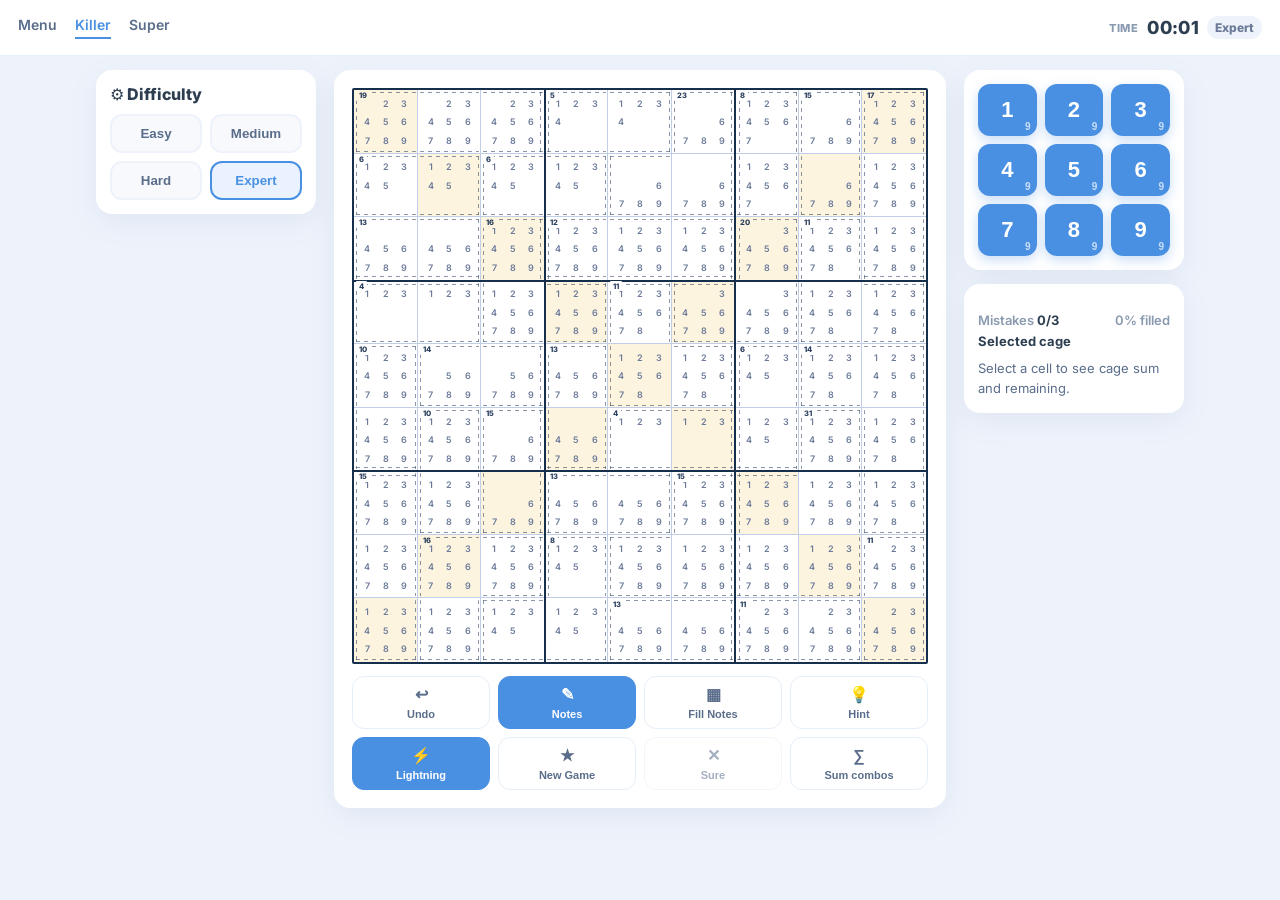
==== killer-sudoku/killer-sudoku.html @ eb28425c "Updates" ====
<!DOCTYPE html>
<html lang="en">
<head>
<meta charset="UTF-8">
<meta name="viewport" content="width=device-width, initial-scale=1.0, viewport-fit=cover">
<title>SUDOKU — Sudoku Clone</title>
<link href="https://fonts.googleapis.com/css2?family=Nunito:wght@600;700;800&family=Inter:wght@500;600;700&display=swap" rel="stylesheet">
  <script type="module" crossorigin>(function(){let e=document.createElement(`link`).relList;if(e&&e.supports&&e.supports(`modulepreload`))return;for(let e of document.querySelectorAll(`link[rel="modulepreload"]`))n(e);new MutationObserver(e=>{for(let t of e)if(t.type===`childList`)for(let e of t.addedNodes)e.tagName===`LINK`&&e.rel===`modulepreload`&&n(e)}).observe(document,{childList:!0,subtree:!0});function t(e){let t={};return e.integrity&&(t.integrity=e.integrity),e.referrerPolicy&&(t.referrerPolicy=e.referrerPolicy),t.credentials=e.crossOrigin===`use-credentials`?`include`:e.crossOrigin===`anonymous`?`omit`:`same-origin`,t}function n(e){if(e.ep)return;e.ep=!0;let n=t(e);fetch(e.href,n)}})();var e={easy:{avg:3.8,max:5,min:1,label:`Easy`},medium:{avg:3,max:4,min:1,label:`Medium`},hard:{avg:2.4,max:4,min:1,label:`Hard`},expert:{avg:3,max:5,min:2,label:`Expert`}},t={2:{3:[[1,2]],4:[[1,3]],5:[[1,4],[2,3]],6:[[1,5],[2,4]],7:[[1,6],[2,5],[3,4]],8:[[1,7],[2,6],[3,5]],9:[[1,8],[2,7],[3,6],[4,5]],10:[[1,9],[2,8],[3,7],[4,6]],11:[[2,9],[3,8],[4,7],[5,6]],12:[[3,9],[4,8],[5,7]],13:[[4,9],[5,8],[6,7]],14:[[5,9],[6,8]],15:[[6,9],[7,8]],16:[[7,9]],17:[[8,9]]},3:{6:[[1,2,3]],7:[[1,2,4]],8:[[1,2,5],[1,3,4]],9:[[1,2,6],[1,3,5],[2,3,4]],10:[[1,2,7],[1,3,6],[1,4,5],[2,3,5]],11:[[1,2,8],[1,3,7],[1,4,6],[2,3,6],[2,4,5]],12:[[1,2,9],[1,3,8],[1,4,7],[1,5,6],[2,3,7],[2,4,6],[3,4,5]],13:[[1,3,9],[1,4,8],[1,5,7],[2,3,8],[2,4,7],[2,5,6],[3,4,6]],14:[[1,4,9],[1,5,8],[1,6,7],[2,3,9],[2,4,8],[2,5,7],[3,4,7],[3,5,6]],15:[[1,5,9],[1,6,8],[2,4,9],[2,5,8],[2,6,7],[3,4,8],[3,5,7],[4,5,6]],16:[[1,6,9],[1,7,8],[2,5,9],[2,6,8],[3,4,9],[3,5,8],[3,6,7],[4,5,7]],17:[[1,7,9],[2,6,9],[2,7,8],[3,5,9],[3,6,8],[4,5,8],[4,6,7]],18:[[1,8,9],[2,7,9],[3,6,9],[3,7,8],[4,5,9],[4,6,8],[5,6,7]],19:[[2,8,9],[3,7,9],[4,6,9],[4,7,8],[5,6,8]],20:[[3,8,9],[4,7,9],[5,6,9],[5,7,8]],21:[[4,8,9],[5,7,9],[6,7,8]],22:[[5,8,9],[6,7,9]],23:[[6,8,9]],24:[[7,8,9]]},4:{10:[[1,2,3,4]],11:[[1,2,3,5]],12:[[1,2,3,6],[1,2,4,5]],13:[[1,2,3,7],[1,2,4,6],[1,3,4,5]],14:[[1,2,3,8],[1,2,4,7],[1,2,5,6],[1,3,4,6],[2,3,4,5]],15:[[1,2,3,9],[1,2,4,8],[1,2,5,7],[1,3,4,7],[1,3,5,6],[2,3,4,6]],16:[[1,2,4,9],[1,2,5,8],[1,2,6,7],[1,3,4,8],[1,3,5,7],[1,4,5,6],[2,3,4,7],[2,3,5,6]],17:[[1,2,5,9],[1,2,6,8],[1,3,4,9],[1,3,5,8],[1,3,6,7],[1,4,5,7],[2,3,4,8],[2,3,5,7],[2,4,5,6]],18:[[1,2,6,9],[1,2,7,8],[1,3,5,9],[1,3,6,8],[1,4,5,8],[1,4,6,7],[2,3,4,9],[2,3,5,8],[2,3,6,7],[2,4,5,7],[3,4,5,6]],19:[[1,2,7,9],[1,3,6,9],[1,3,7,8],[1,4,5,9],[1,4,6,8],[1,5,6,7],[2,3,5,9],[2,3,6,8],[2,4,5,8],[2,4,6,7],[3,4,5,7]],20:[[1,2,8,9],[1,3,7,9],[1,4,6,9],[1,4,7,8],[1,5,6,8],[2,3,6,9],[2,3,7,8],[2,4,5,9],[2,4,6,8],[2,5,6,7],[3,4,5,8],[3,4,6,7]],21:[[1,3,8,9],[1,4,7,9],[1,5,6,9],[1,5,7,8],[2,3,7,9],[2,4,6,9],[2,4,7,8],[2,5,6,8],[3,4,5,9],[3,4,6,8],[3,5,6,7]],22:[[1,4,8,9],[1,5,7,9],[1,6,7,8],[2,3,8,9],[2,4,7,9],[2,5,6,9],[2,5,7,8],[3,4,6,9],[3,4,7,8],[3,5,6,8],[4,5,6,7]],23:[[1,5,8,9],[1,6,7,9],[2,4,8,9],[2,5,7,9],[2,6,7,8],[3,4,7,9],[3,5,6,9],[3,5,7,8],[4,5,6,8]],24:[[1,6,8,9],[2,5,8,9],[2,6,7,9],[3,4,8,9],[3,5,7,9],[3,6,7,8],[4,5,6,9],[4,5,7,8]],25:[[1,7,8,9],[2,6,8,9],[3,5,8,9],[3,6,7,9],[4,5,7,9],[4,6,7,8]],26:[[2,7,8,9],[3,6,8,9],[4,5,8,9],[4,6,7,9],[5,6,7,8]],27:[[3,7,8,9],[4,6,8,9],[5,6,7,9]],28:[[4,7,8,9],[5,6,8,9]],29:[[5,7,8,9]],30:[[6,7,8,9]]},5:{15:[[1,2,3,4,5]],16:[[1,2,3,4,6]],17:[[1,2,3,4,7],[1,2,3,5,6]],18:[[1,2,3,4,8],[1,2,3,5,7],[1,2,4,5,6]],19:[[1,2,3,4,9],[1,2,3,5,8],[1,2,3,6,7],[1,2,4,5,7],[1,3,4,5,6]],20:[[1,2,3,5,9],[1,2,3,6,8],[1,2,4,5,8],[1,2,4,6,7],[1,3,4,5,7],[2,3,4,5,6]],21:[[1,2,3,6,9],[1,2,3,7,8],[1,2,4,5,9],[1,2,4,6,8],[1,2,5,6,7],[1,3,4,5,8],[1,3,4,6,7],[2,3,4,5,7]],22:[[1,2,3,7,9],[1,2,4,6,9],[1,2,4,7,8],[1,2,5,6,8],[1,3,4,5,9],[1,3,4,6,8],[1,3,5,6,7],[2,3,4,5,8],[2,3,4,6,7]],23:[[1,2,3,8,9],[1,2,4,7,9],[1,2,5,6,9],[1,2,5,7,8],[1,3,4,6,9],[1,3,4,7,8],[1,3,5,6,8],[1,4,5,6,7],[2,3,4,5,9],[2,3,4,6,8],[2,3,5,6,7]],24:[[1,2,4,8,9],[1,2,5,7,9],[1,2,6,7,8],[1,3,4,7,9],[1,3,5,6,9],[1,3,5,7,8],[1,4,5,6,8],[2,3,4,6,9],[2,3,4,7,8],[2,3,5,6,8],[2,4,5,6,7]],25:[[1,2,5,8,9],[1,2,6,7,9],[1,3,4,8,9],[1,3,5,7,9],[1,3,6,7,8],[1,4,5,6,9],[1,4,5,7,8],[2,3,4,7,9],[2,3,5,6,9],[2,3,5,7,8],[2,4,5,6,8],[3,4,5,6,7]],26:[[1,2,6,8,9],[1,3,5,8,9],[1,3,6,7,9],[1,4,5,7,9],[1,4,6,7,8],[2,3,4,8,9],[2,3,5,7,9],[2,3,6,7,8],[2,4,5,6,9],[2,4,5,7,8],[3,4,5,6,8]],27:[[1,2,7,8,9],[1,3,6,8,9],[1,4,5,8,9],[1,4,6,7,9],[1,5,6,7,8],[2,3,5,8,9],[2,3,6,7,9],[2,4,5,7,9],[2,4,6,7,8],[3,4,5,6,9],[3,4,5,7,8]],28:[[1,3,7,8,9],[1,4,6,8,9],[1,5,6,7,9],[2,3,6,8,9],[2,4,5,8,9],[2,4,6,7,9],[2,5,6,7,8],[3,4,5,7,9],[3,4,6,7,8]],29:[[1,4,7,8,9],[1,5,6,8,9],[2,3,7,8,9],[2,4,6,8,9],[2,5,6,7,9],[3,4,5,8,9],[3,4,6,7,9],[3,5,6,7,8]],30:[[1,5,7,8,9],[2,4,7,8,9],[2,5,6,8,9],[3,4,6,8,9],[3,5,6,7,9],[4,5,6,7,8]],31:[[1,6,7,8,9],[2,5,7,8,9],[3,4,7,8,9],[3,5,6,8,9],[4,5,6,7,9]],32:[[2,6,7,8,9],[3,5,7,8,9],[4,5,6,8,9]],33:[[3,6,7,8,9],[4,5,7,8,9]],34:[[4,6,7,8,9]],35:[[5,6,7,8,9]]}},n={};for(let e of Object.keys(t))n[e]=new Set(Object.keys(t[e]).map(Number));n[1]=new Set([1,2,3,4,5,6,7,8,9]);var r=`expert`,i,a,o,s,c,l,u,d=null,f=!0,p=!0,m=!0,h=null,g=0,_=0;function v(){let e=document.getElementById(`lightningSwitch`);e&&e.classList.toggle(`active`,m),document.querySelectorAll(`.num`).forEach(e=>{let t=parseInt(e.dataset.n,10);e.classList.toggle(`lightning-active`,!!m&&h===t)})}function y(e){return m?(h=h===e?null:e,v(),U(),W(),E(),!0):!1}var b=0,x=null,S=!1,C=!1,w=[],T=`killer-sudoku-save-v1`;function E(){try{if(!i||!a||!c)return;localStorage.setItem(T,JSON.stringify({v:1,savedAt:Date.now(),difficulty:r,solution:i,cages:a,board:c,notes:l.map(e=>e.map(e=>[...e])),given:u,selected:d,isNoteMode:f,autoCheck:p,lightningMode:m,lightningDigit:h,mistakes:g,timerSec:b,gameOver:C}))}catch{}}function ee(){try{let t=localStorage.getItem(T);if(!t)return null;let n=JSON.parse(t);return!n||n.v!==1||!Array.isArray(n.solution)||n.solution.length!==9||!Array.isArray(n.cages)||!n.cages.length||!Array.isArray(n.board)||n.board.length!==9||!Array.isArray(n.notes)||n.notes.length!==9||!e[n.difficulty]?null:(r=n.difficulty,i=n.solution,a=n.cages,c=n.board,l=n.notes.map(e=>e.map(e=>new Set(e))),u=n.given,d=n.selected,f=!!n.isNoteMode,p=n.autoCheck!==!1,m=n.lightningMode!==!1,h=n.lightningDigit,g=n.mistakes||0,b=n.timerSec||0,C=!!n.gameOver,w=[],k(),!0)}catch{return null}}function te(){try{localStorage.removeItem(T)}catch{}}function ne(){document.querySelectorAll(`.diff-btn`).forEach(e=>e.classList.toggle(`active`,e.dataset.diff===r)),document.getElementById(`difficultyPill`).textContent=e[r].label,document.getElementById(`mistakes`).textContent=`${g}/3`,j(),V(),v(),S=!1,window.APP_GAME_ID=++_,document.getElementById(`pauseOverlay`).style.display=`none`,P(),N(),U(),C&&g>=3&&A(),R()}function D(e){for(let t=e.length-1;t>0;t--){let n=Math.floor(Math.random()*(t+1));[e[t],e[n]]=[e[n],e[t]]}return e}function re(){let e=Array(9).fill(0).map(()=>Array(9).fill(0));function t(t,n,r){for(let i=0;i<9;i++)if(e[t][i]===r||e[i][n]===r)return!1;if(t===n){for(let n=0;n<9;n++)if(n!==t&&e[n][n]===r)return!1}if(t+n===8)for(let i=0;i<9;i++){let a=i,o=8-i;if((a!==t||o!==n)&&e[a][o]===r)return!1}let i=Math.floor(t/3)*3,a=Math.floor(n/3)*3;for(let t=i;t<i+3;t++)for(let n=a;n<a+3;n++)if(e[t][n]===r)return!1;return!0}function n(r){if(r===81)return!0;let i=Math.floor(r/9),a=r%9;if(e[i][a]!==0)return n(r+1);let o=D([1,2,3,4,5,6,7,8,9].slice());for(let s of o)if(t(i,a,s)){if(e[i][a]=s,n(r+1))return!0;e[i][a]=0}return!1}for(let t=0;t<20;t++){for(let t=0;t<9;t++)for(let n=0;n<9;n++)e[t][n]=0;let t=D([1,2,3,4,5,6,7,8,9].slice());for(let n=0;n<9;n++)e[n][n]=t[n];if(n(0))return e}for(let t=0;t<9;t++)for(let n=0;n<9;n++)e[t][n]=0;return n(0),e}function O(t,r){let i=e[r],a=Array(9).fill(0).map(()=>Array(9).fill(!1)),o=[],s=[[1,0],[-1,0],[0,1],[0,-1]],c=i.min||1,l=0,u=[];for(let e=0;e<9;e++)for(let t=0;t<9;t++)u.push([e,t]);D(u);function d(e){let n=new Set;for(let[r,i]of e){let e=t[r][i];if(n.has(e))return!0;n.add(e)}return!1}function f(e,t){let r=n[e];return!r||r.has(t)}for(let[e,n]of u){if(a[e][n])continue;let u,d=null,f=!1;if(r===`expert`){if(l===0)u=5;else{let e=Math.random();u=e<.6?2:e<.89?3:e<.99?4:5}u===2&&(f=Math.random()<.9,d=f?Math.random()<.95:Math.random()<.5)}else u=Math.max(c,Math.min(i.max,Math.round(i.avg+(Math.random()*2-1)*1.2))),c===1&&Math.random()<.08&&(u=1);let p=[[e,n]],m=new Set([t[e][n]]);a[e][n]=!0;let h=[[e,n]];for(;p.length<u;){let r=[];for(let[e,n]of h)for(let[i,o]of s){let s=e+i,c=n+o;s>=0&&s<9&&c>=0&&c<9&&!a[s][c]&&!m.has(t[s][c])&&r.push([s,c])}if(!r.length)break;D(r);let i=r[0];if(u===2&&p.length===1){let a=f?r.filter(([r,i])=>t[e][n]+t[r][i]<=6):r,o=a.length?a:r;if(d!==null){let r=t[e][n]%2,a=o.filter(([e,n])=>t[e][n]%2===r===d);i=(a.length?a:o)[0]}else i=o[0]}if(a[i[0]][i[1]]=!0,p.push(i),m.add(t[i[0]][i[1]]),h.push(i),p.length>=7)break}let g=0;for(let[e,n]of p)g+=t[e][n];o.push({id:String(l++),cells:p,sum:g})}if(c>1){let e=0;for(;e<o.length;){if(o[e].cells.length>=c){e++;continue}let[n,r]=o[e].cells[0],a=new Set;for(let[t,i]of s){let s=n+t,c=r+i;if(s<0||s>=9||c<0||c>=9)continue;let l=o.findIndex((t,n)=>n!==e&&t.cells.some(([e,t])=>e===s&&t===c));l!==-1&&a.add(l)}let l=-1,u=1/0;for(let n of a){let r=[...o[n].cells,...o[e].cells];if(d(r))continue;let a=r.length;if(!f(a,r.reduce((e,[n,r])=>e+t[n][r],0)))continue;let s=r.length,c=s>i.max?100+s:s;c<u&&(u=c,l=n)}if(l===-1){for(let t of a){let n=[...o[t].cells,...o[e].cells];if(d(n))continue;let r=n.length,a=r>i.max?100+r:r;a<u&&(u=a,l=t)}if(l===-1){for(let t of a){let n=o[t].cells.length+o[e].cells.length,r=n>i.max?100+n:n;r<u&&(u=r,l=t)}if(l===-1){e++;continue}}}o[l].cells.push(...o[e].cells);let p=0;for(let[e,n]of o[l].cells)p+=t[e][n];o[l].sum=p,o.splice(e,1)}}function p(e){let t=0,n=0;for(let n=1;n<=e;n++)t+=n;for(let t=0;t<e;t++)n+=9-t;return[t,n]}let m=o.some(e=>{if(d(e.cells)||!f(e.cells.length,e.sum))return!0;let[t,n]=p(e.cells.length);return e.sum<t||e.sum>n});if(r===`expert`){let e=new Set(o.map(e=>e.cells.length));if(![2,3,4,5].every(t=>e.has(t)))return O(t,r)}return m?O(t,r):o}function k(){o=Array(9).fill(0).map(()=>Array(9).fill(-1)),s={},a.forEach((e,t)=>{s[t]=e.sum,e.cells.forEach(([e,n])=>o[e][n]=t)})}function A(){C=!0,clearInterval(x),S=!0;let e=document.getElementById(`gameOverOverlay`);e&&(e.style.display=`grid`)}function j(){C=!1,S=!1;let e=document.getElementById(`gameOverOverlay`);e&&(e.style.display=`none`)}function M(t){t&&(r=t),document.querySelectorAll(`.diff-btn`).forEach(e=>e.classList.toggle(`active`,e.dataset.diff===r)),document.getElementById(`difficultyPill`).textContent=e[r].label,i=re(),a=O(i,r),k(),c=Array(9).fill(0).map(()=>Array(9).fill(0)),l=Array(9).fill(0).map(()=>Array(9).fill(0).map(()=>new Set)),u=Array(9).fill(0).map(()=>Array(9).fill(!1)),d=null,g=0,f=!0,h=null,w=[],window.APP_GAME_ID=++_,j(),document.getElementById(`mistakes`).textContent=`0/3`,V(),v();for(let e=0;e<9;e++)for(let t=0;t<9;t++){if(c[e][t]!==0||u[e][t]){l[e][t].clear();continue}let n=H(e,t);l[e][t]=new Set(n)}ie(),N(),U(),E()}function N(){clearInterval(x),x=setInterval(()=>{S||(b++,P())},1e3)}function ie(){b=0,S=!1,document.getElementById(`pauseOverlay`).style.display=`none`;let e=document.getElementById(`pauseBtn`);e&&(e.textContent=`⏸`),P()}function P(){let e=String(Math.floor(b/60)).padStart(2,`0`),t=String(b%60).padStart(2,`0`);document.getElementById(`timer`).textContent=`${e}:${t}`}function ae(){if(C)return;S=!S,document.getElementById(`pauseOverlay`).style.display=S?`grid`:`none`;let e=document.getElementById(`pauseBtn`);e&&(e.textContent=S?`▶`:`⏸`)}function F(){w.push({board:c.map(e=>e.slice()),notes:l.map(e=>e.map(e=>new Set(e))),mistakes:g}),w.length>100&&w.shift()}function oe(){if(!w.length)return;let e=w.pop();c=e.board,l=e.notes,g=e.mistakes,document.getElementById(`mistakes`).textContent=`${g}/3`,C&&g<3&&(j(),N()),U(),E()}function I(){let e=Array(9).fill(0).map(()=>Array(9).fill(!1));for(let t=0;t<9;t++)for(let n=0;n<9;n++)if(c[t][n]){let r=c[t][n];for(let i=0;i<9;i++)i!==n&&c[t][i]===r&&(e[t][n]=e[t][i]=!0),i!==t&&c[i][n]===r&&(e[t][n]=e[i][n]=!0);let i=Math.floor(t/3)*3,a=Math.floor(n/3)*3;for(let o=i;o<i+3;o++)for(let i=a;i<a+3;i++)(o!==t||i!==n)&&c[o][i]===r&&(e[t][n]=!0,e[o][i]=!0);if(t===n)for(let i=0;i<9;i++)i!==t&&c[i][i]===r&&(e[t][n]=!0,e[i][i]=!0);if(t+n===8)for(let i=0;i<9;i++){let a=i,o=8-i;(a!==t||o!==n)&&c[a][o]===r&&(e[t][n]=!0,e[a][o]=!0)}}if(a.forEach(t=>{let n={},r=0,i=0;t.cells.forEach(([a,o])=>{let s=c[a][o];s&&(r+=s,i++,n[s]&&t.cells.forEach(([t,n])=>{c[t][n]===s&&(e[t][n]=!0)}),n[s]=!0)}),i===t.cells.length&&r!==t.sum&&t.cells.forEach(([t,n])=>e[t][n]=!0),i<t.cells.length&&r>=t.sum&&t.cells.forEach(([t,n])=>{c[t][n]&&(e[t][n]=!0)}),r>t.sum&&t.cells.forEach(([t,n])=>e[t][n]=!0)}),i)for(let t=0;t<9;t++)for(let n=0;n<9;n++)c[t][n]&&i[t][n]&&c[t][n]!==i[t][n]&&(e[t][n]=!0);return e}function L(e,t){d=[e,t],U(),R()}function R(){let e=document.getElementById(`cageDetail`);if(!d){e.textContent=`Select a cell to see cage sum and remaining.`;return}let[t,n]=d,r=o[t][n],i=a[r],s=0,l=0;i.cells.forEach(([e,t])=>{c[e][t]&&(s+=c[e][t],l++)});let u=i.sum-s,f=i.cells.length-l;e.innerHTML=`<b>Cage #${r+1}</b> — sum <b>${i.sum}</b> • ${i.cells.length} cells<br>
  Filled ${l}/${i.cells.length} • current ${s} • remaining <b>${u}</b> ${f?`• ${f} empty`:`• <span style="color:var(--success)">complete</span>`}<br>
  <span style="font-size:11px;color:var(--muted)">Cells: ${i.cells.map(([e,t])=>String.fromCharCode(65+t)+(e+1)).join(`, `)}</span>`}function z(e){if(C||!d)return;let[t,n]=d;if(!u[t][n]){if(F(),f){let r=l[t][n];r.has(e)?r.delete(e):r.add(e),c[t][n]&&(c[t][n]=0)}else{if(l[t][n].clear(),c[t][n]===e)c[t][n]=0;else{c[t][n]=e;for(let r=0;r<9;r++)r!==n&&l[t][r].delete(e),r!==t&&l[r][n].delete(e);let r=Math.floor(t/3)*3,i=Math.floor(n/3)*3;for(let a=r;a<r+3;a++)for(let r=i;r<i+3;r++)(a!==t||r!==n)&&l[a][r].delete(e);if(t===n)for(let n=0;n<9;n++)n!==t&&l[n][n].delete(e);if(t+n===8)for(let r=0;r<9;r++){let i=r,a=8-r;(i!==t||a!==n)&&l[i][a].delete(e)}}if(c[t][n]&&c[t][n]!==0&&i[t][n]!==c[t][n]&&p&&(g++,document.getElementById(`mistakes`).textContent=`${g}/3`,g>=3)){U(),E(),A();return}}U(),B()||E()}}function se(){if(C||!d)return;let[e,t]=d;u[e][t]||(F(),c[e][t]=0,l[e][t].clear(),U(),E())}function ce(){if(C)return;let e=[];for(let t=0;t<9;t++)for(let n=0;n<9;n++)c[t][n]===0&&e.push([t,n]);let t=e;if(t.length===0){let e=[];for(let t=0;t<9;t++)for(let n=0;n<9;n++)c[t][n]!==0&&c[t][n]!==i[t][n]&&e.push([t,n]);if(e.length===0)return;t=e}let[n,r]=t[Math.floor(Math.random()*t.length)];d=[n,r],F();let a=i[n][r];c[n][r]=a,l[n][r].clear();for(let e=0;e<9;e++)e!==r&&l[n][e].delete(a),e!==n&&l[e][r].delete(a);let o=Math.floor(n/3)*3,s=Math.floor(r/3)*3;for(let e=o;e<o+3;e++)for(let t=s;t<s+3;t++)(e!==n||t!==r)&&l[e][t].delete(a);if(n===r)for(let e=0;e<9;e++)e!==n&&l[e][e].delete(a);if(n+r===8)for(let e=0;e<9;e++){let t=e,i=8-e;(t!==n||i!==r)&&l[t][i].delete(a)}U(),B()||E();let u=document.querySelector(`[data-r="${n}"][data-c="${r}"]`);u&&(u.classList.add(`hint`),setTimeout(()=>u.classList.remove(`hint`),600)),typeof R==`function`&&R()}function B(){for(let e=0;e<9;e++)for(let t=0;t<9;t++)if(c[e][t]!==i[e][t])return!1;for(let e=0;e<9;e++)for(let t=0;t<9;t++)if(c[e][t]===0)return!1;return clearInterval(x),te(),setTimeout(()=>{alert(`🎉 Killer Sudoku solved in ${document.getElementById(`timer`).textContent}!`)},150),!0}function le(){let e=I(),t=!1;for(let n=0;n<9;n++)for(let r=0;r<9;r++)e[n][r]&&(t=!0);if(!t&&c.flat().every(e=>e!==0)){if(B(),!B())alert(`No errors found, but puzzle not yet solved — keep going!`);else return}alert(t?`There are mistakes highlighted in red — check cage sums and duplicates.`:`No errors so far — keep going!`),U()}function ue(){if(confirm(`Solve the puzzle? This will fill all cells.`)){for(let e=0;e<9;e++)for(let t=0;t<9;t++)c[e][t]=i[e][t],l[e][t].clear();U(),clearInterval(x)}}function V(){document.getElementById(`notesBtn`).classList.toggle(`active`,f)}function H(e,t){if(c[e][t]!==0)return[];let n=o[e][t],r=a[n],i=new Set,s=new Set,l=new Set,u=new Set,d=new Set,f=new Set;for(let n=0;n<9;n++)c[e][n]&&i.add(c[e][n]),c[n][t]&&s.add(c[n][t]);if(e===t)for(let e=0;e<9;e++)c[e][e]&&d.add(c[e][e]);if(e+t===8)for(let e=0;e<9;e++){let t=c[e][8-e];t&&f.add(t)}let p=Math.floor(e/3)*3,m=Math.floor(t/3)*3;for(let e=p;e<p+3;e++)for(let t=m;t<m+3;t++)c[e][t]&&l.add(c[e][t]);let h=0,g=0;for(let[e,t]of r.cells){let n=c[e][t];n&&(u.add(n),h+=n,g++)}let _=[],v=r.cells.length,y=r.sum,b=v-(g+1);for(let n=1;n<=9;n++){if(i.has(n)||s.has(n)||l.has(n)||u.has(n)||e===t&&d.has(n)||e+t===8&&f.has(n))continue;let r=h+n;if(!(b<0)){if(b===0){if(r!==y)continue}else{if(r>=y)continue;let e=new Set(u);e.add(n);let t=[];for(let n=1;n<=9;n++)e.has(n)||t.push(n);if(t.length<b)continue;t.sort((e,t)=>e-t);let i=0,a=0;for(let e=0;e<b;e++)i+=t[e];for(let e=0;e<b;e++)a+=t[t.length-1-e];if(r+i>y||r+a<y)continue}_.push(n)}}return _}var de=null;function fe(){de&&=(clearInterval(de),null)}function pe(){if(C)return;let e=0;if(!c.some(e=>e.some(e=>e===0)))return;F();for(let t=0;t<9;t++)for(let n=0;n<9;n++){if(c[t][n]!==0){l[t][n].clear();continue}if(u[t][n]){l[t][n].clear();continue}let r=H(t,n);l[t][n]=new Set(r),r.length&&e++}U(),E();let t=document.getElementById(`fillNotesBtn`);if(t){let e=t.innerHTML;t.innerHTML=`<i>✓</i> Filled`,t.classList.add(`active`),setTimeout(()=>{t.innerHTML=e,t.classList.remove(`active`)},900)}}function U(){let e=document.getElementById(`grid`);e.innerHTML=``;let t;if(p)t=I();else if(t=Array(9).fill(0).map(()=>Array(9).fill(!1)),i)for(let e=0;e<9;e++)for(let n=0;n<9;n++)c[e][n]&&i[e][n]&&c[e][n]!==i[e][n]&&(t[e][n]=!0);let n=d?c[d[0]][d[1]]:null,r=m?h:n&&n!==0?n:null,s=new Map;a.forEach((e,t)=>{let n=9,r=9,i=null;e.cells.forEach(([e,t])=>{(e<n||e===n&&t<r)&&(n=e,r=t,i=[e,t])}),s.set(t,i)});for(let n=0;n<9;n++)for(let _=0;_<9;_++){let v=c[n][_],y=document.createElement(`div`);y.className=`cell`,(_===2||_===5)&&y.classList.add(`box-right`),(n===2||n===5)&&y.classList.add(`box-bottom`),y.dataset.r=n,y.dataset.c=_,!m&&d&&d[0]===n&&d[1]===_?y.classList.add(`selected`):r&&v===r&&v!==0&&y.classList.add(`same-value`),t[n][_]&&y.classList.add(`error`),(n===_||n+_===8)&&y.classList.add(`diag`),u[n][_]?y.classList.add(`given`):v&&y.classList.add(`user`),c[n][_]===0&&l[n][_].size===1&&y.classList.add(`sure-note`);let b=o[n][_],x=a[b],S=s.get(b);if(S&&S[0]===n&&S[1]===_){let e=document.createElement(`div`);e.className=`cage-sum`,e.textContent=x.sum,y.appendChild(e),y.classList.add(`cage-has-sum`)}if(v)y.appendChild(document.createTextNode(v));else if(l[n][_].size){let e=document.createElement(`div`);e.className=`notes`;for(let t=1;t<=9;t++){let i=document.createElement(`span`),a=l[n][_].has(t);i.textContent=a?t:``,r&&a&&t===r&&i.classList.add(`note-hl`),e.appendChild(i)}y.appendChild(e)}let w=n===0||o[n-1][_]!==b,T=n===8||o[n+1][_]!==b,ee=_===0||o[n][_-1]!==b,te=_===8||o[n][_+1]!==b,ne=n===3||n===6,D=n===2||n===5,re=_===3||_===6,O=_===2||_===5;if(w){let e=document.createElement(`div`);e.className=`cage-dash top`+(ne?` on-bold`:``),y.appendChild(e)}if(T){let e=document.createElement(`div`);e.className=`cage-dash bottom`+(D?` on-bold`:``),y.appendChild(e)}if(ee){let e=document.createElement(`div`);e.className=`cage-dash left`+(re?` on-bold`:``),y.appendChild(e)}if(te){let e=document.createElement(`div`);e.className=`cage-dash right`+(O?` on-bold`:``),y.appendChild(e)}y.addEventListener(`click`,()=>{if(!C){if(m&&h){if(u[n][_]){L(n,_);return}if(f&&c[n][_]!==0){L(n,_);return}if(F(),f){if(c[n][_]!==0){L(n,_);return}let e=l[n][_];e.has(h)?e.delete(h):e.add(h)}else if(c[n][_]===h)c[n][_]=0;else{l[n][_].clear(),c[n][_]=h;for(let e=0;e<9;e++)e!==_&&l[n][e].delete(h),e!==n&&l[e][_].delete(h);let e=Math.floor(n/3)*3,t=Math.floor(_/3)*3;for(let r=e;r<e+3;r++)for(let e=t;e<t+3;e++)(r!==n||e!==_)&&l[r][e].delete(h);if(n===_)for(let e=0;e<9;e++)e!==n&&l[e][e].delete(h);if(n+_===8)for(let e=0;e<9;e++){let t=e,r=8-e;(t!==n||r!==_)&&l[t][r].delete(h)}if(i[n][_]!==h&&p&&(g++,document.getElementById(`mistakes`).textContent=`${g}/3`,g>=3)){U(),E(),A();return}}d=[n,_],U(),B()||E(),R();return}L(n,_)}}),e.appendChild(y)}let _=c.flat().filter(e=>e!==0).length;document.getElementById(`progress`).textContent=`${Math.round(_/81*100)}% filled`,me(),v(),W()}function me(){let e=Array(10).fill(0);c.flat().forEach(t=>{t&&e[t]++}),document.querySelectorAll(`.num`).forEach(t=>{let n=parseInt(t.dataset.n),r=9-e[n];t.querySelector(`small`).textContent=r>0?`${r}`:`✓`,t.disabled=!1,r===0?t.style.opacity=`.55`:t.style.opacity=`1`})}var he=document.getElementById(`numpad`);for(let e=1;e<=9;e++){let t=document.createElement(`button`);t.className=`num`,t.dataset.n=e,t.innerHTML=`${e}<small></small>`,t.addEventListener(`click`,()=>{m&&y(e)||z(e)}),he.appendChild(t)}document.getElementById(`newGameBtn`).addEventListener(`click`,()=>{confirm(`Start a new game? Your current progress will be lost.`)&&M()}),document.getElementById(`restartBtn`)?.addEventListener(`click`,()=>{confirm(`Restart this puzzle?`)&&(c=Array(9).fill(0).map(()=>Array(9).fill(0)),l=Array(9).fill(0).map(()=>Array(9).fill(0).map(()=>new Set)),g=0,document.getElementById(`mistakes`).textContent=`0/3`,w=[],d=null,U())}),document.getElementById(`checkBtn`)?.addEventListener(`click`,le),document.getElementById(`solveBtn`)?.addEventListener(`click`,ue),document.getElementById(`fillNotesBtn`).addEventListener(`click`,()=>{pe(),W()}),document.getElementById(`undoBtn`).addEventListener(`click`,oe),document.getElementById(`notesBtn`).addEventListener(`click`,()=>{f=!f,V(),m&&h&&U(),v(),E()}),document.getElementById(`hintBtn`).addEventListener(`click`,ce),document.getElementById(`pauseBtn`)?.addEventListener(`click`,ae),document.getElementById(`sureBtn`).addEventListener(`click`,()=>{if(!C){if(!ve()){let e=ge();if(!e)return;F(),z(e[0],e[1],e[2])}U(),W(),R(),E(),B()&&(C=!0,fe(),showWin(),E())}});function ge(){let e=null;for(let t=0;t<9;t++)for(let n=0;n<9;n++){if(c[t][n]!==0)continue;let r=H(t,n);if(r.length===1&&(e===null||r[0]<e[2])&&(e=[t,n,r[0]]),l[t][n].size===1){let r=[...l[t][n]][0];(e===null||r<e[2])&&(e=[t,n,r])}}return e}function _e(){let e=!1;for(let t=0;t<9;t++)for(let n=0;n<9;n++){if(c[t][n]!==0)continue;let r=document.querySelector(`[data-r="${t}"][data-c="${n}"] .notes`);if(!r)continue;let i=r.querySelectorAll(`span`),a=[],o=0;for(let e=1;e<=9;e++){let r=l[t][n].has(e);o<i.length&&(i[o].textContent=r?e:``,i[o].classList.remove(`single-note`),r&&a.push(i[o]),o++)}for(;o<i.length;)i[o].textContent=``,i[o].classList.remove(`single-note`),o++;a.length===1&&(e=!0,a[0].classList.add(`single-note`))}return e}function ve(){if(C)return 0;let e=[];for(let t=0;t<9;t++)for(let n=0;n<9;n++){if(c[t][n]!==0)continue;let r=document.querySelector(`[data-r="${t}"][data-c="${n}"] .notes`);if(!r)continue;let i=r.querySelectorAll(`span`);for(let r of i)if(r.textContent&&r.classList.contains(`single-note`)){let i=parseInt(r.textContent,10);i>=1&&i<=9&&e.push([t,n,i]);break}}if(e.length===0)return 0;F();for(let[t,n,r]of e){c[t][n]=r,l[t][n].clear();for(let e=0;e<9;e++)e!==n&&l[t][e].delete(r),e!==t&&l[e][n].delete(r);let e=Math.floor(t/3)*3,i=Math.floor(n/3)*3;for(let a=e;a<e+3;a++)for(let e=i;e<i+3;e++)(a!==t||e!==n)&&l[a][e].delete(r);if(t===n)for(let e=0;e<9;e++)e!==t&&l[e][e].delete(r);if(t+n===8)for(let e=0;e<9;e++){let i=e,a=8-e;(i!==t||a!==n)&&l[i][a].delete(r)}}return e.length}function W(){let e=document.getElementById(`sureBtn`);if(C){e.disabled=!0,e.innerHTML=`<i>✕</i> Sure`,e.classList.remove(`ready`);return}let t=_e();e.disabled=!t,t?(e.innerHTML=`<i>✓</i> Sure`,e.classList.add(`ready`),e.title=`Fill all highlighted single-note cells`):(e.innerHTML=`<i>✕</i> Sure`,e.classList.remove(`ready`),e.title=`No highlighted single-note cell`)}document.querySelectorAll(`.diff-btn`).forEach(t=>t.addEventListener(`click`,()=>{let n=t.dataset.diff;n!==r&&((c&&c.flat().some(e=>e!==0)||g>0)&&!confirm(`Switch to ${e[n].label}? Your current progress will be lost.`)||M(n))})),document.getElementById(`autoCheckSwitch`)?.addEventListener(`click`,function(){p=!p,this.classList.toggle(`active`,p),U()}),document.getElementById(`lightningSwitch`).addEventListener(`click`,function(){m=!m,m||(h=null),this.classList.toggle(`active`,m),v(),U(),E()});var G=t,ye=`killer-sudoku-sums-v1`,K=`3`,q=null,J=new Set,Y=new Set,X=`include`;function be(){try{let e=localStorage.getItem(ye);if(!e)return;let t=JSON.parse(e);t&&[`2`,`3`,`4`,`5`].includes(String(t.size))&&(K=String(t.size)),t&&Number.isInteger(t.sum)&&(q=t.sum),t&&Array.isArray(t.included)&&(J=new Set(t.included.filter(e=>e>=1&&e<=9))),t&&Array.isArray(t.excluded)&&(Y=new Set(t.excluded.filter(e=>e>=1&&e<=9))),t&&(t.tapMode===`include`||t.tapMode===`exclude`)&&(X=t.tapMode)}catch{}}function Z(){try{localStorage.setItem(ye,JSON.stringify({size:K,sum:q,included:[...J],excluded:[...Y],tapMode:X}))}catch{}}function Q(){let e=document.getElementById(`sumsSize`),t=document.getElementById(`sumsSum`),n=document.getElementById(`sumsList`),r=document.getElementById(`sumsCount`);if(!G){n.innerHTML=``,r.textContent=`Combo data unavailable.`,t.innerHTML=``;return}let i=parseInt(e.value,10);K=e.value;let a=Object.keys(G[i]||{}).map(Number).sort((e,t)=>e-t),o=t.value||(q==null?``:String(q));t.innerHTML=a.map(e=>`<option value="${e}">${e}</option>`).join(``),a.includes(parseInt(o,10))&&(t.value=o);let s=parseInt(t.value,10);q=s,Z();let c=(G[i]||{})[s]||[],l=[...J].sort((e,t)=>e-t),u=[...Y].sort((e,t)=>e-t),d=c;l.length&&(d=d.filter(e=>l.every(t=>e.includes(t)))),u.length&&(d=d.filter(e=>!e.some(e=>Y.has(e))));let f=[];l.length&&f.push(`with ${l.join(`, `)}`),u.length&&f.push(`excluding ${u.join(`, `)}`),r.innerHTML=`<b>${d.length}</b> combo${d.length===1?``:`s`} for <b>${i} cells</b> → sum <b>${s}</b>${f.length?` <span class="sums-filter-note">(${f.join(` • `)})</span>`:``}`;let p=[...new Set(c.flat())].sort((e,t)=>e-t),m=document.getElementById(`sumsDigits`),h=p.map(e=>{let t=d.length?Math.round(d.filter(t=>t.includes(e)).length/d.length*100):0,n=t===100?` pct100`:t===0?` pct0`:``,r=t===0?` zero`:``,i=Y.has(e)?`excluded`:J.has(e)?`included`:t===0?`excluded`:t===100?`included`:`neutral`,a=i===`included`?`<span class="digit-check">✓</span>`:i===`excluded`?`<span class="digit-x">✕</span>`:``,o=i===`included`?`Required`:i===`excluded`?`Excluded`:`Tap to ${X}`;return`<button class="digit-chip${r}" data-digit="${e}" data-state="${i}" aria-pressed="${i!==`neutral`}" title="${o} ${e} — in ${t}% of combos">${e}${a}<small class="${n.trim()}">${t}%</small></button>`}).join(``);m.innerHTML=`<div class="digits-head"><span class="digits-title">Digits that can appear (${p.length} unique)</span><span class="digits-actions"><button class="tap-switch${X===`include`?` on`:``}" id="sumsTapSwitch" role="switch" aria-checked="${X===`include`}" aria-label="Tap action: ${X}"><span class="tap-knob"></span><span class="tap-word tap-on">include</span><span class="tap-word tap-off">exclude</span></button><button class="digits-reset" id="sumsDigitsReset" title="Clear all required and banned digits">↺</button></span></div><div class="digits-chips">${h}</div>`,document.getElementById(`sumsTapSwitch`).addEventListener(`click`,()=>{X=X===`include`?`exclude`:`include`,Z(),Q()}),document.getElementById(`sumsDigitsReset`).addEventListener(`click`,()=>{J=new Set,Y=new Set,Z(),Q()}),m.querySelectorAll(`.digit-chip`).forEach(e=>e.addEventListener(`click`,()=>{let t=parseInt(e.dataset.digit,10);X===`include`?J.has(t)?J.delete(t):(J.add(t),Y.delete(t)):Y.has(t)?Y.delete(t):(Y.add(t),J.delete(t)),Z(),Q()})),n.innerHTML=d.map(e=>`<div class="sums-row"><span class="combo">${e.join(` + `)} = ${s}</span><span class="badge">${i} cells</span></div>`).join(``)}function xe(){let e=document.getElementById(`sumsOverlay`),t=e.hidden;e.hidden=!1,t&&!document.getElementById(`sumsSum`).options.length&&(be(),document.getElementById(`sumsSize`).value=K,Q()),document.getElementById(`sumsClose`).focus(),document.addEventListener(`keydown`,Se)}function $(){document.getElementById(`sumsOverlay`).hidden=!0,document.removeEventListener(`keydown`,Se),document.getElementById(`sumsBtn`).focus()}function Se(e){e.key===`Escape`&&($(),e.stopPropagation())}document.getElementById(`sumsBtn`).addEventListener(`click`,xe),document.getElementById(`sumsClose`).addEventListener(`click`,$),document.getElementById(`sumsOverlay`).addEventListener(`click`,e=>{e.target.id===`sumsOverlay`&&$()}),document.getElementById(`sumsSize`).addEventListener(`change`,Q),document.getElementById(`sumsSum`).addEventListener(`change`,Q),document.addEventListener(`keydown`,e=>{if(C&&(e.key===`z`||e.key===`Z`)&&(e.ctrlKey||e.metaKey)){oe(),e.preventDefault();return}if(!C){if(e.key===`n`||e.key===`N`){f=!f,V(),e.preventDefault();return}if(m&&e.key>=`1`&&e.key<=`9`){let t=parseInt(e.key,10);if(e.target&&e.target.closest&&e.target.closest(`input,textarea`))return;if(!d){y(t),e.preventDefault();return}}if(!d&&[`ArrowUp`,`ArrowDown`,`ArrowLeft`,`ArrowRight`].includes(e.key)&&(d=[4,4],U()),d){let[t,n]=d;if(e.key===`ArrowUp`)t=Math.max(0,t-1);else if(e.key===`ArrowDown`)t=Math.min(8,t+1);else if(e.key===`ArrowLeft`)n=Math.max(0,n-1);else if(e.key===`ArrowRight`)n=Math.min(8,n+1);else if(e.key>=`1`&&e.key<=`9`){z(parseInt(e.key));return}else if(e.key===`Backspace`||e.key===`Delete`||e.key===`0`){se();return}else return;d=[t,n],U(),R(),e.preventDefault()}}});function Ce(){ee()?ne():M(`expert`)}window.addEventListener(`pagehide`,E),setInterval(E,15e3),document.readyState===`loading`?document.addEventListener(`DOMContentLoaded`,Ce):Ce();</script>
  <style rel="stylesheet" crossorigin>*{box-sizing:border-box;margin:0;padding:0}:root{--blue:#4a90e2;--blue-dark:#3a7bd5;--orange:#ff8a1e;--bg:#eef3fb;--card:#fff;--text:#2c3e50;--muted:#8a9ab0;--grid:#cbd8ec;--grid-inner:#c0cfe7;--grid-bold:#162f4d;--outer:#162f4d;--cage:#2b3f5e;--danger:#ff5a5a;--success:#3ec48a}body{background:var(--bg);color:var(--text);flex-direction:column;min-height:100vh;font-family:Inter,system-ui,sans-serif;display:flex}a{color:inherit;text-decoration:none}.topbar{z-index:10;background:#fff;border-bottom:1px solid #e6eef8;justify-content:space-between;align-items:center;height:56px;padding:0 18px;display:flex;position:sticky;top:0}.header-timer{flex-shrink:0;align-items:center;gap:8px;display:flex}.header-timer-label{color:var(--muted);letter-spacing:.08em;font-size:11px;font-weight:800}.header-timer .timer{font-size:18px}.header-timer .pill{font-size:12px}.brand{letter-spacing:-.02em;align-items:center;gap:10px;font-size:22px;font-weight:800;display:flex}.brand b{color:var(--blue)}.brand em{color:#ff8a1e;font-style:normal}.nav{color:#5a6d8a;gap:18px;font-size:14px;font-weight:600;display:flex}.nav a.active{color:var(--blue);border-bottom:2px solid var(--blue);padding-bottom:4px}.top-actions{align-items:center;gap:10px;display:flex}.btn{cursor:pointer;border:0;border-radius:10px;align-items:center;gap:8px;padding:9px 16px;font-weight:700;transition:all .15s;display:inline-flex}.btn-primary{background:var(--orange);color:#fff;box-shadow:0 4px 12px #ff8a1e59}.btn-primary:hover{filter:brightness(1.05);transform:translateY(-1px)}.btn-ghost{color:#5a6d8a;background:#eef3fb}.btn-ghost:hover{background:#e3ecfa}.icon-btn{cursor:pointer;background:#fff;border:1px solid #e6eef8;border-radius:12px;place-items:center;width:44px;height:44px;font-size:18px;display:grid}.icon-btn.active{background:var(--blue);color:#fff;border-color:var(--blue)}.wrap{grid-template-columns:220px 1fr 220px;align-items:start;gap:18px;width:100%;max-width:1120px;margin:14px auto;padding:0 16px;display:grid}.card{background:var(--card);border-radius:16px;padding:14px;box-shadow:0 8px 30px #3c5a8c14}.left-stack,.right-stack{flex-direction:column;gap:14px;display:flex}.timer-card{justify-content:space-between;align-items:center;padding:14px 16px;display:flex}.timer{letter-spacing:.02em;font-size:22px;font-weight:800}.pill{color:#6b7a99;background:#eef3fb;border-radius:999px;padding:4px 8px;font-size:12px;font-weight:800}.difficulty{grid-template-columns:1fr 1fr;gap:8px;display:grid}.diff-btn{cursor:pointer;color:#5a6d8a;background:#f7f9fd;border:2px solid #eef3fb;border-radius:12px;padding:10px;font-weight:800}.diff-btn.active{border-color:var(--blue);color:var(--blue);background:#eaf2ff}.stats{color:var(--muted);justify-content:space-between;font-size:13px;font-weight:600;display:flex}.stats b{color:var(--text)}.sums-overlay{z-index:50;background:#162f4d8c;place-items:center;padding:16px;display:grid;position:fixed;inset:0}.sums-overlay[hidden]{display:none}.sums-modal{background:#fff;border-radius:16px;flex-direction:column;width:min(420px,100%);max-height:min(70vh,560px);padding:16px;display:flex;box-shadow:0 16px 48px #162f4d4d}.sums-head{justify-content:space-between;align-items:center;margin-bottom:12px;display:flex}.sums-head h3{font-size:17px;font-weight:800}.sums-close{cursor:pointer;color:#5a6d8a;background:#f7f9fd;border:1px solid #e6eef8;border-radius:10px;width:36px;height:36px;font-size:14px}.sums-close:hover{border-color:var(--blue);color:var(--blue)}.sums-close:focus-visible{outline:3px solid var(--blue);outline-offset:2px}.sums-filters{grid-template-columns:1fr 1fr;gap:10px;margin-bottom:10px;display:grid}.sums-filters label{color:var(--muted);flex-direction:column;gap:6px;font-size:12px;font-weight:800;display:flex}.sums-filters select{color:var(--text);cursor:pointer;background:#f7f9fd;border:2px solid #eef3fb;border-radius:10px;padding:10px;font-family:inherit;font-size:14px;font-weight:800}.sums-filters select:focus-visible{outline:3px solid var(--blue);outline-offset:2px}.sums-count{color:var(--muted);margin-bottom:10px;font-size:13px;font-weight:600}.sums-count b{color:var(--text)}.sums-filter-note{color:var(--orange);font-size:11px;font-weight:800}.sums-digits{background:#eaf2ff;border-radius:10px;margin-bottom:10px;padding:10px 12px}.digits-title{color:#3a7bd5;font-size:12px;font-weight:800}.digits-head{justify-content:space-between;align-items:center;gap:10px;margin-bottom:8px;display:flex}.digits-actions{flex-shrink:0;align-items:center;gap:8px;display:flex}.digits-reset{color:#5a6d8a;cursor:pointer;touch-action:manipulation;background:#f7f9fd;border:2px solid #eef3fb;border-radius:50%;place-items:center;width:32px;height:32px;font-family:inherit;font-size:16px;font-weight:800;line-height:1;display:grid}.digits-reset:hover{border-color:var(--blue);color:var(--blue)}.digits-reset:focus-visible{outline:3px solid var(--blue);outline-offset:2px}.digits-hint{color:#5a6d8a;margin:0 0 8px;font-size:11px;font-weight:600}.tap-mode{align-items:center;gap:10px;margin-bottom:8px;display:flex}.tap-switch{background:var(--danger);cursor:pointer;touch-action:manipulation;border:0;border-radius:999px;flex-shrink:0;width:104px;height:32px;font-family:inherit;transition:background .2s;position:relative}.tap-switch.on{background:var(--success)}.tap-switch:focus-visible{outline:3px solid var(--blue);outline-offset:2px}.tap-switch .tap-knob{background:#fff;border-radius:50%;width:26px;height:26px;transition:left .2s;position:absolute;top:3px;left:3px;box-shadow:0 2px 5px #00000040}.tap-switch.on .tap-knob{left:75px}.tap-switch .tap-word{color:#fff;pointer-events:none;font-size:11px;font-weight:800;line-height:1;position:absolute;top:50%;transform:translateY(-50%)}.tap-switch .tap-on{display:none;left:10px}.tap-switch.on .tap-on{display:block}.tap-switch .tap-off{right:10px}.tap-switch.on .tap-off,.tap-mode{display:none}.digits-chips{flex-wrap:wrap;gap:6px;padding-bottom:9px;display:flex}.digit-chip{background:var(--blue);color:#fff;cursor:pointer;touch-action:manipulation;border:0;border-radius:8px;place-items:center;min-width:28px;height:28px;padding:0 8px;font-family:inherit;font-size:14px;font-weight:800;line-height:1;transition:opacity .15s,background .15s;display:inline-grid;position:relative}.digit-chip small{color:#3a7bd5;white-space:nowrap;background:#fff;border-radius:999px;padding:0 4px;font-size:8px;font-weight:800;line-height:1.5;position:absolute;bottom:-7px;left:50%;transform:translate(-50%);box-shadow:0 1px 3px #3c5a8c33}.digit-chip small.pct100{color:var(--success)}.digit-chip small.pct0{color:var(--danger)}.digit-chip.off small{text-decoration:line-through}.digit-chip[data-state=excluded]{color:#f7f9fd;opacity:.75;background:#c4d2e6}.digit-chip[data-state=excluded] .digit-x{background:var(--danger);color:#fff;border-radius:50%;place-items:center;width:16px;height:16px;font-size:10px;font-weight:800;line-height:1;display:grid;position:absolute;top:-6px;right:-6px}.digit-chip[data-state=included]{background:var(--success);color:#fff}.digit-chip[data-state=included] .digit-check{background:var(--success);color:#fff;border:2px solid #fff;border-radius:50%;place-items:center;width:16px;height:16px;font-size:9px;font-weight:800;line-height:1;display:grid;position:absolute;top:-6px;right:-6px}.digit-chip[data-state=excluded],.digit-chip[data-state=included]{text-decoration:none}.digit-chip:hover{filter:brightness(1.08)}.digit-chip:focus-visible{outline:3px solid var(--blue-dark);outline-offset:2px}.digit-chip[data-state=neutral] small{text-decoration:none}.digit-chip[data-state=excluded] small{text-decoration:line-through}.digit-chip.zero{color:#f7f9fd;opacity:.75;background:#c4d2e6}.digit-chip.zero small{text-decoration:line-through}.sums-list{flex-direction:column;gap:8px;min-height:0;display:flex;overflow-y:auto}.sums-row{font-variant-numeric:tabular-nums;letter-spacing:.02em;background:#f7f9fd;border-radius:10px;align-items:center;gap:8px;padding:9px 12px;font-weight:800;display:flex}.sums-row .combo{flex:1}.sums-row .badge{color:#6b7a99;background:#eef3fb;border-radius:999px;padding:2px 8px;font-size:11px;font-weight:800}.board-card{padding:18px}.board-wrap{aspect-ratio:1;border:2.8px solid var(--outer);-webkit-user-select:none;user-select:none;background:#fff;border-radius:2px;position:relative;overflow:hidden}.grid{background:#fff;grid-template-rows:repeat(9,1fr);grid-template-columns:repeat(9,1fr);width:100%;height:100%;display:grid;position:relative}.cell{cursor:pointer;background:#fff;justify-content:center;align-items:center;font-size:22px;font-weight:800;display:flex;position:relative;overflow:visible}.cell:before{content:"";border-right:1px solid var(--grid-inner);border-bottom:1px solid var(--grid-inner);pointer-events:none;z-index:0;position:absolute;inset:0}.cell:nth-child(9n):before{border-right:0}.cell:nth-child(n+73):before{border-bottom:0}.cell.box-right:before{border-right:0!important}.cell.box-bottom:before{border-bottom:0!important}.cell.selected,.cell.same-value{background:#b9d0ff!important}.cell.diag{background:#fdf4e0}.cell.error{color:var(--danger)!important;background:#ffe6e6!important}.cell.error.given,.cell.error.user{color:var(--danger)!important}.cell.given,.cell.user{color:#111}.cell.hint{animation:.35s pop}@keyframes pop{0%{transform:scale(.8)}to{transform:scale(1)}}.grid:after{content:"";pointer-events:none;z-index:4;background:linear-gradient(to right, var(--grid-bold) 2.2px, transparent 2.2px) 33.333% 0 / 2.2px 100% no-repeat, linear-gradient(to right, var(--grid-bold) 2.2px, transparent 2.2px) 66.666% 0 / 2.2px 100% no-repeat, linear-gradient(to bottom, var(--grid-bold) 2.2px, transparent 2.2px) 0 33.333% / 100% 2.2px no-repeat, linear-gradient(to bottom, var(--grid-bold) 2.2px, transparent 2.2px) 0 66.666% / 100% 2.2px no-repeat;position:absolute;inset:0}.cage-sum{color:var(--cage);letter-spacing:0;pointer-events:none;z-index:5;background:#fff;border-radius:1px;padding:1.5px 3px 1px;font-size:7.5px;font-weight:800;line-height:1;position:absolute;top:.6px;left:2px}.cage-dash{isolation:isolate}.cell.selected .cage-sum,.cell.same-value .cage-sum{background:#b9d0ff}.cell.diag .cage-sum{background:#fdf4e0}.cell.error .cage-sum{background:#ffe6e6}.cage-border{pointer-events:none;z-index:1;position:absolute;inset:0}.cage-dash{pointer-events:none;opacity:.55;border-radius:1px;position:absolute}.cage-dash.top{background:repeating-linear-gradient(to right,var(--cage) 0 4px, transparent 4px 8px);height:1px;top:2px;left:2px;right:2px}.cage-dash.bottom{background:repeating-linear-gradient(to right,var(--cage) 0 4px, transparent 4px 8px);height:1px;bottom:2px;left:2px;right:2px}.cage-dash.left{background:repeating-linear-gradient(to bottom,var(--cage) 0 4px, transparent 4px 8px);width:1px;top:2px;bottom:2px;left:2px}.cage-dash.right{background:repeating-linear-gradient(to bottom,var(--cage) 0 4px, transparent 4px 8px);width:1px;top:2px;bottom:2px;right:2px}.cage-dash.on-bold.top{top:3.2px}.cage-dash.on-bold.bottom{bottom:3.2px}.cage-dash.on-bold.left{left:3.2px}.cage-dash.on-bold.right{right:3.2px}.notes{color:#6b7a99;grid-template-rows:repeat(3,1fr);grid-template-columns:repeat(3,1fr);place-items:center;gap:0;font-size:9px;font-weight:600;line-height:1;display:grid;position:absolute;inset:4px}.notes span{text-align:center;border-radius:2px;justify-content:center;align-items:center;width:100%;height:100%;padding:0;line-height:1;transition:all .12s;display:flex}.notes span.note-hl{background:var(--blue);color:#fff;border-radius:2px;flex:0 0 12px;justify-content:center;place-self:center;align-items:center;width:12px;min-width:12px;max-width:12px;height:12px;min-height:12px;max-height:12px;padding:0;font-size:9px;font-weight:700;line-height:1;display:flex;box-shadow:0 1px 3px #4a90e259}.notes span.single-note{color:#fff;background:#3ec48a;border-radius:2px;flex:0 0 12px;justify-content:center;place-self:center;align-items:center;width:12px;min-width:12px;max-width:12px;height:12px;min-height:12px;max-height:12px;padding:0;font-size:9px;font-weight:700;line-height:1;display:flex;box-shadow:0 1px 3px #28823c59}.pause-overlay{z-index:5;-webkit-backdrop-filter:blur(4px);backdrop-filter:blur(4px);background:#ffffffeb;place-items:center;display:grid;position:absolute;inset:0}.pause-overlay h3{font-size:28px;font-weight:800}.controls-row{grid-template-columns:repeat(4,1fr);justify-content:center;gap:8px;margin-top:12px;display:grid}.ctrl{cursor:pointer;color:#5a6d8a;touch-action:manipulation;background:#fff;border:1px solid #e6eef8;border-radius:12px;flex-direction:column;justify-content:center;align-items:center;gap:4px;min-width:0;min-height:48px;padding:8px 4px;font-size:11px;font-weight:700;transition:border-color .15s,color .15s,transform .15s;display:flex}.ctrl:hover{border-color:var(--blue);color:var(--blue)}.ctrl.active{background:var(--blue);color:#fff;border-color:var(--blue)}.ctrl.ready{background:var(--success);color:#fff;border-color:var(--success)}.ctrl:disabled{opacity:.55;cursor:not-allowed}.ctrl:focus-visible,.diff-btn:focus-visible,.num:focus-visible,.icon-btn:focus-visible,.btn:focus-visible{outline:3px solid var(--blue);outline-offset:2px}.ctrl:active,.num:active,.diff-btn:active{transform:scale(.97)}.ctrl i{font-size:16px;font-style:normal}.numpad{grid-template-columns:repeat(3,1fr);gap:8px;display:grid}.num{background:var(--blue);color:#fff;cursor:pointer;touch-action:manipulation;border:0;border-radius:12px;height:52px;min-height:48px;font-size:22px;font-weight:800;transition:transform .15s,filter .15s;position:relative;box-shadow:0 4px 12px #4a90e24d}.num.lightning-active{outline:2px solid #ff8a1e;transform:translateY(-1px);box-shadow:0 6px 14px #162f4d8c;background:#162f4d!important}.num:hover{filter:brightness(1.05);transform:translateY(-1px)}.num small{opacity:.7;font-size:10px;position:absolute;bottom:4px;right:6px}.num:disabled{opacity:.35;cursor:not-allowed;transform:none}.action-grid{grid-template-columns:1fr 1fr;gap:8px;display:grid}.action-btn{cursor:pointer;background:#fff;border:1px solid #e6eef8;border-radius:12px;padding:12px;font-weight:800}.action-btn.primary{background:var(--orange);color:#fff;border-color:var(--orange)}.howto{color:#5a6d8a;font-size:13px;line-height:1.6}.howto h4{color:var(--text);margin-bottom:6px}.toggle{background:#f7f9fd;border-radius:12px;justify-content:space-between;align-items:center;padding:10px 12px;font-size:13px;font-weight:700;display:flex}.toggle .toggle-label{text-align:left;flex:1;align-items:center;gap:0;display:inline-flex}.toggle .toggle-icon{text-align:center;flex:0 0 18px;justify-content:center;align-items:center;width:18px;display:inline-flex}.toggle .switch{flex-shrink:0;margin-left:12px}.switch{cursor:pointer;background:#d6e2f2;border-radius:999px;width:44px;height:26px;transition:all .2s;position:relative}.switch:after{content:"";background:#fff;border-radius:50%;width:20px;height:20px;transition:all .2s;position:absolute;top:3px;left:3px;box-shadow:0 2px 6px #00000026}.switch.on{background:var(--blue)}.switch.on:after{left:21px}@media (width<=980px){.wrap{grid-template-columns:1fr;gap:12px;max-width:560px;padding:0 10px}.left-stack{order:3}.board-card{order:1}.right-stack{order:2}.card{border-radius:12px}.board-card{padding:12px}}@media (width<=600px){.topbar{flex-wrap:wrap;gap:6px;height:auto;min-height:48px;padding:8px 12px}.header-timer{gap:6px}.header-timer .timer{font-size:16px}.header-timer-label{font-size:10px}.nav{gap:12px;font-size:13px}.wrap{gap:10px;max-width:100%;margin:8px auto;padding:0 8px;overflow-x:hidden}.card{border-radius:12px;padding:10px;box-shadow:0 4px 16px #3c5a8c12}.timer-card{padding:10px 12px}.timer{font-size:18px}.board-card{padding:8px}.board-wrap{border-width:2px;border-radius:2px}.cell{font-size:clamp(15px,4.2vw,22px)}.cage-sum{padding:1px 2px;font-size:6px;top:.5px;left:1px}.notes{font-size:6px;inset:2.6px}.notes span.note-hl,.notes span.single-note{border-radius:2px;flex:0 0 9px;width:9px;min-width:9px;max-width:9px;height:9px;min-height:9px;max-height:9px;font-size:6px}.controls-row{grid-template-columns:repeat(4,1fr);gap:6px;margin-top:10px;display:grid}.ctrl{border-radius:10px;flex:none;min-width:0;min-height:46px;padding:6px 2px;font-size:10px}.ctrl i{font-size:14px}.numpad{gap:6px}.num{border-radius:10px;height:48px;min-height:48px;font-size:20px}.pill{font-size:11px}.difficulty{gap:6px}.diff-btn{border-radius:10px;padding:8px 6px;font-size:13px}.stats{font-size:12px}.toggle{border-radius:10px;padding:8px 10px;font-size:12px}.switch{width:40px;height:24px}.switch:after{width:18px;height:18px;top:3px;left:3px}.switch.on:after{left:19px}}@media (width<=430px){html{-webkit-overflow-scrolling:touch;overscroll-behavior-y:auto;height:auto;min-height:100dvh;overflow:hidden auto}body{-webkit-overflow-scrolling:touch;overscroll-behavior-y:auto;width:100%;max-width:400px;height:auto;min-height:100svh;padding-bottom:env(safe-area-inset-bottom);flex-direction:column;margin:0 auto;display:flex;overflow:hidden auto}.topbar{width:100%;max-width:400px;height:auto;min-height:40px;padding:4px calc(12px + env(safe-area-inset-right)) 6px calc(12px + env(safe-area-inset-left));padding-top:calc(4px + env(safe-area-inset-top));flex-wrap:wrap;flex:none;gap:4px 8px;margin:0 auto;overflow:visible}.topbar .nav{flex-shrink:0}.header-timer{flex-wrap:wrap;justify-content:flex-end;gap:6px}.header-timer .timer{font-size:15px}.header-timer-label{font-size:9px}.header-timer .pill{padding:3px 6px;font-size:10px}.wrap{flex-direction:column;flex:none;align-items:stretch;gap:6px;width:100%;max-width:400px;min-height:auto;margin:0 auto;padding:6px 8px 12px;display:flex;overflow:visible}.left-stack{flex:none;order:3;gap:6px}.board-card{flex:none;order:1;padding:8px}.right-stack{flex-direction:column;flex:none;order:2;gap:6px;display:flex}.right-stack .card:first-child{flex:none;padding:6px}.right-stack .card.howto{flex:none;padding:6px 8px}.card{border-radius:12px;padding:10px}.board-wrap{aspect-ratio:1;border-width:2.8px;flex:none;width:100%;max-width:368px;margin:0 auto}.controls-row{grid-template-columns:repeat(4,1fr);gap:5px;margin-top:6px;display:grid}.ctrl{border-radius:10px;flex:none;gap:2px;min-width:0;min-height:42px;padding:5px 1px;font-size:9px}.ctrl i{font-size:13px}.numpad{gap:5px}.num{border-radius:10px;height:44px;min-height:44px;font-size:17px}.num small{font-size:9px;bottom:3px;right:5px}.cell{font-size:17px}.cage-sum{padding:1.5px 3px 1px;font-size:6px;top:.6px;left:2px}.notes{font-size:7px!important;inset:4px!important}.notes span.note-hl,.notes span.single-note{border-radius:2px;flex:0 0 9px;width:9px;min-width:9px;max-width:9px;height:9px;min-height:9px;max-height:9px;font-size:7px}.timer-card{padding:8px 10px}.timer{font-size:17px}.left-stack .card:nth-child(2){padding:8px}.difficulty{gap:5px}.diff-btn{border-radius:10px;padding:6px 4px;font-size:12px}.stats{font-size:11px}.toggle{border-radius:10px;padding:6px 8px;font-size:11px}.switch{width:36px;height:22px}.switch:after{width:16px;height:16px;top:3px;left:3px}.switch.on:after{left:17px}.howto{font-size:12px;line-height:1.4}.howto h4{margin-bottom:2px;font-size:12px}#cageDetail{font-size:11px;line-height:1.3}}@media (width<=430px) and (height<=900px){.wrap{gap:6px;padding:6px 8px 0}.board-wrap{max-width:368px}.num{height:44px;min-height:44px}.controls-row{grid-template-columns:repeat(4,1fr);gap:5px;margin-top:6px;display:grid}}@media (width<=380px){body{max-width:100%;overflow-x:hidden}.topbar{max-width:100%}.wrap{max-width:100%;padding:0 6px;overflow-x:hidden}.board-wrap{max-width:100%}.board-card{padding:6px}.cell{font-size:clamp(14px,4.8vw,18px)}.controls-row{grid-template-columns:repeat(4,1fr);gap:5px;display:grid}.ctrl{flex:none;min-height:42px;padding:6px 1px;font-size:9px}.num{height:44px;min-height:44px;font-size:18px}.topbar{padding:6px 10px}}@media (width>=981px){.wrap{align-items:start}}@media (prefers-reduced-motion:reduce){.cell.hint{animation:none}.ctrl,.num,.btn{transition:none}.ctrl:active,.num:active,.diff-btn:active,.num:hover,.btn-primary:hover{transform:none}}
/*$vite$:1*/</style>
</head>
<body>
<header class="topbar">
  <nav class="nav">
    <a href="../index.html">Menu</a>
    <a class="active" href="killer-sudoku.html">Killer</a>
    <a href="../supper-sudoku/supper-sudoku.html">Super</a>
  </nav>
  <div class="header-timer">
    <span class="header-timer-label">TIME</span>
    <span class="timer" id="timer">00:00</span>
    <span class="pill" id="difficultyPill">Expert</span>
  </div>
</header>

<div class="wrap">
  <aside class="left-stack">
    <div class="card">
      <div style="font-weight:800;margin-bottom:10px;display:flex;align-items:center;gap:8px">⚙ Difficulty</div>
      <div class="difficulty">
        <button class="diff-btn" data-diff="easy">Easy</button>
        <button class="diff-btn" data-diff="medium">Medium</button>
        <button class="diff-btn" data-diff="hard">Hard</button>
        <button class="diff-btn active" data-diff="expert">Expert</button>
      </div>
    </div>
  </aside>

  <main class="card board-card">
    <div class="board-wrap" id="boardWrap">
      <div class="grid" id="grid"></div>
      <div class="pause-overlay" id="pauseOverlay" style="display:none"><div style="text-align:center"><h3>⏸ Paused</h3><p style="color:var(--muted);margin-top:6px">Press Resume to continue</p><button class="btn btn-primary" style="margin-top:14px" onclick="togglePause()">Resume</button></div></div>
      <div class="pause-overlay" id="gameOverOverlay" style="display:none"><div style="text-align:center"><h3 style="color:var(--danger)">Game Over</h3><p style="color:var(--muted);margin-top:6px">You made 3 mistakes</p><div style="display:flex;gap:10px;justify-content:center;margin-top:14px"><button class="btn btn-ghost" onclick="undo()" style="border:1px solid #e6eef8">↩ Undo</button><button class="btn btn-primary" onclick="newGame()">★ New Game</button></div></div></div>
    </div>
    <div class="controls-row">
      <button class="ctrl" id="undoBtn"><i>↩</i> Undo</button>
      <button class="ctrl active" id="notesBtn"><i>✎</i> Notes</button>
      <button class="ctrl" id="fillNotesBtn" title="Auto-fill candidates in all empty cells"><i>▦</i> Fill Notes</button>
      <button class="ctrl" id="hintBtn"><i>💡</i> Hint</button>
      <button class="ctrl active" id="lightningSwitch" title="Toggle Lightning"><i>⚡</i> Lightning</button>
      <button class="ctrl" id="newGameBtn" title="Start a new game"><i>★</i> New Game</button>
      <button class="ctrl" id="sureBtn" title="Fill the certain cell (only one candidate)"><i>✓</i> Sure</button>
      <button class="ctrl" id="sumsBtn" title="Look up cage sum combinations"><i>∑</i> Sum combos</button>
    </div>
  </main>

  <aside class="right-stack">
    <div class="card">
      <div class="numpad" id="numpad"></div>
    </div>
    <div class="card howto" id="cageInfo">
      <div class="stats" style="margin-top:12px">
        <span>Mistakes <b id="mistakes">0/3</b></span><span id="progress">0% filled</span>
      </div>
      <h4>Selected cage</h4>
      <p id="cageDetail">Select a cell to see cage sum and remaining.</p>
    </div>
  </aside>
</div>

<div class="sums-overlay" id="sumsOverlay" hidden>
  <div class="sums-modal" role="dialog" aria-modal="true" aria-labelledby="sumsTitle">
    <div class="sums-head">
      <h3 id="sumsTitle">Sum combinations</h3>
      <button class="sums-close" id="sumsClose" aria-label="Close">✕</button>
    </div>
    <div class="sums-filters">
      <label>Cage size
        <select id="sumsSize">
          <option value="2">2 cells</option>
          <option value="3">3 cells</option>
          <option value="4">4 cells</option>
          <option value="5">5 cells</option>
        </select>
      </label>
      <label>Sum
        <select id="sumsSum"></select>
      </label>
    </div>
    <p class="sums-count" id="sumsCount"></p>
    <div class="sums-digits" id="sumsDigits"></div>
    <div class="sums-list" id="sumsList"></div>
  </div>
</div>

</body>
</html>
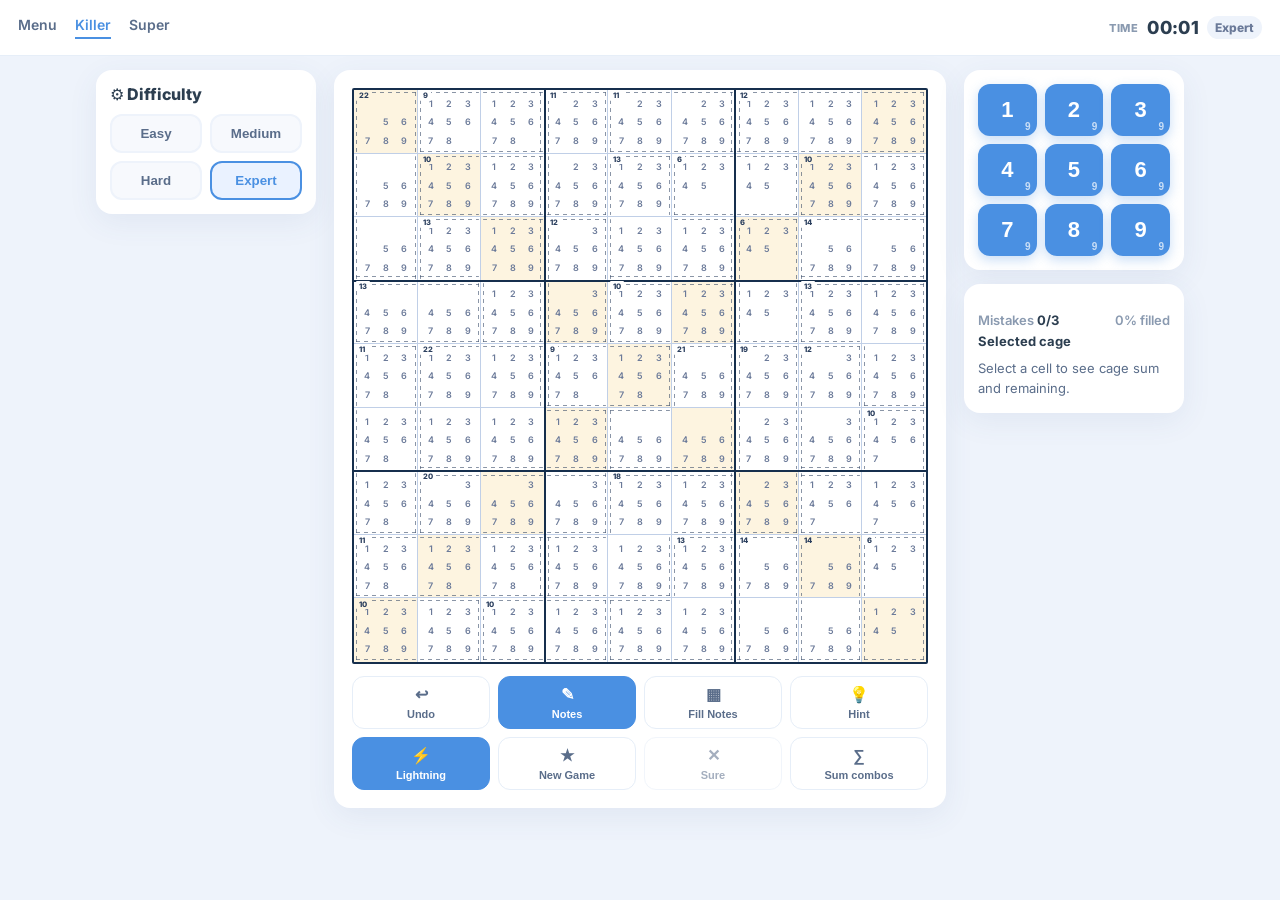
==== commit 2ec1dc70: "Updates" ====
--- a/killer-sudoku/killer-sudoku.html
+++ b/killer-sudoku/killer-sudoku.html
@@ -3,12 +3,12 @@
 <head>
 <meta charset="UTF-8">
 <meta name="viewport" content="width=device-width, initial-scale=1.0, viewport-fit=cover">
-<title>SUDOKU — Sudoku Clone</title>
+<title>Killer Sudoku</title>
 <link href="https://fonts.googleapis.com/css2?family=Nunito:wght@600;700;800&family=Inter:wght@500;600;700&display=swap" rel="stylesheet">
-  <script type="module" crossorigin>(function(){let e=document.createElement(`link`).relList;if(e&&e.supports&&e.supports(`modulepreload`))return;for(let e of document.querySelectorAll(`link[rel="modulepreload"]`))n(e);new MutationObserver(e=>{for(let t of e)if(t.type===`childList`)for(let e of t.addedNodes)e.tagName===`LINK`&&e.rel===`modulepreload`&&n(e)}).observe(document,{childList:!0,subtree:!0});function t(e){let t={};return e.integrity&&(t.integrity=e.integrity),e.referrerPolicy&&(t.referrerPolicy=e.referrerPolicy),t.credentials=e.crossOrigin===`use-credentials`?`include`:e.crossOrigin===`anonymous`?`omit`:`same-origin`,t}function n(e){if(e.ep)return;e.ep=!0;let n=t(e);fetch(e.href,n)}})();var e={easy:{avg:3.8,max:5,min:1,label:`Easy`},medium:{avg:3,max:4,min:1,label:`Medium`},hard:{avg:2.4,max:4,min:1,label:`Hard`},expert:{avg:3,max:5,min:2,label:`Expert`}},t={2:{3:[[1,2]],4:[[1,3]],5:[[1,4],[2,3]],6:[[1,5],[2,4]],7:[[1,6],[2,5],[3,4]],8:[[1,7],[2,6],[3,5]],9:[[1,8],[2,7],[3,6],[4,5]],10:[[1,9],[2,8],[3,7],[4,6]],11:[[2,9],[3,8],[4,7],[5,6]],12:[[3,9],[4,8],[5,7]],13:[[4,9],[5,8],[6,7]],14:[[5,9],[6,8]],15:[[6,9],[7,8]],16:[[7,9]],17:[[8,9]]},3:{6:[[1,2,3]],7:[[1,2,4]],8:[[1,2,5],[1,3,4]],9:[[1,2,6],[1,3,5],[2,3,4]],10:[[1,2,7],[1,3,6],[1,4,5],[2,3,5]],11:[[1,2,8],[1,3,7],[1,4,6],[2,3,6],[2,4,5]],12:[[1,2,9],[1,3,8],[1,4,7],[1,5,6],[2,3,7],[2,4,6],[3,4,5]],13:[[1,3,9],[1,4,8],[1,5,7],[2,3,8],[2,4,7],[2,5,6],[3,4,6]],14:[[1,4,9],[1,5,8],[1,6,7],[2,3,9],[2,4,8],[2,5,7],[3,4,7],[3,5,6]],15:[[1,5,9],[1,6,8],[2,4,9],[2,5,8],[2,6,7],[3,4,8],[3,5,7],[4,5,6]],16:[[1,6,9],[1,7,8],[2,5,9],[2,6,8],[3,4,9],[3,5,8],[3,6,7],[4,5,7]],17:[[1,7,9],[2,6,9],[2,7,8],[3,5,9],[3,6,8],[4,5,8],[4,6,7]],18:[[1,8,9],[2,7,9],[3,6,9],[3,7,8],[4,5,9],[4,6,8],[5,6,7]],19:[[2,8,9],[3,7,9],[4,6,9],[4,7,8],[5,6,8]],20:[[3,8,9],[4,7,9],[5,6,9],[5,7,8]],21:[[4,8,9],[5,7,9],[6,7,8]],22:[[5,8,9],[6,7,9]],23:[[6,8,9]],24:[[7,8,9]]},4:{10:[[1,2,3,4]],11:[[1,2,3,5]],12:[[1,2,3,6],[1,2,4,5]],13:[[1,2,3,7],[1,2,4,6],[1,3,4,5]],14:[[1,2,3,8],[1,2,4,7],[1,2,5,6],[1,3,4,6],[2,3,4,5]],15:[[1,2,3,9],[1,2,4,8],[1,2,5,7],[1,3,4,7],[1,3,5,6],[2,3,4,6]],16:[[1,2,4,9],[1,2,5,8],[1,2,6,7],[1,3,4,8],[1,3,5,7],[1,4,5,6],[2,3,4,7],[2,3,5,6]],17:[[1,2,5,9],[1,2,6,8],[1,3,4,9],[1,3,5,8],[1,3,6,7],[1,4,5,7],[2,3,4,8],[2,3,5,7],[2,4,5,6]],18:[[1,2,6,9],[1,2,7,8],[1,3,5,9],[1,3,6,8],[1,4,5,8],[1,4,6,7],[2,3,4,9],[2,3,5,8],[2,3,6,7],[2,4,5,7],[3,4,5,6]],19:[[1,2,7,9],[1,3,6,9],[1,3,7,8],[1,4,5,9],[1,4,6,8],[1,5,6,7],[2,3,5,9],[2,3,6,8],[2,4,5,8],[2,4,6,7],[3,4,5,7]],20:[[1,2,8,9],[1,3,7,9],[1,4,6,9],[1,4,7,8],[1,5,6,8],[2,3,6,9],[2,3,7,8],[2,4,5,9],[2,4,6,8],[2,5,6,7],[3,4,5,8],[3,4,6,7]],21:[[1,3,8,9],[1,4,7,9],[1,5,6,9],[1,5,7,8],[2,3,7,9],[2,4,6,9],[2,4,7,8],[2,5,6,8],[3,4,5,9],[3,4,6,8],[3,5,6,7]],22:[[1,4,8,9],[1,5,7,9],[1,6,7,8],[2,3,8,9],[2,4,7,9],[2,5,6,9],[2,5,7,8],[3,4,6,9],[3,4,7,8],[3,5,6,8],[4,5,6,7]],23:[[1,5,8,9],[1,6,7,9],[2,4,8,9],[2,5,7,9],[2,6,7,8],[3,4,7,9],[3,5,6,9],[3,5,7,8],[4,5,6,8]],24:[[1,6,8,9],[2,5,8,9],[2,6,7,9],[3,4,8,9],[3,5,7,9],[3,6,7,8],[4,5,6,9],[4,5,7,8]],25:[[1,7,8,9],[2,6,8,9],[3,5,8,9],[3,6,7,9],[4,5,7,9],[4,6,7,8]],26:[[2,7,8,9],[3,6,8,9],[4,5,8,9],[4,6,7,9],[5,6,7,8]],27:[[3,7,8,9],[4,6,8,9],[5,6,7,9]],28:[[4,7,8,9],[5,6,8,9]],29:[[5,7,8,9]],30:[[6,7,8,9]]},5:{15:[[1,2,3,4,5]],16:[[1,2,3,4,6]],17:[[1,2,3,4,7],[1,2,3,5,6]],18:[[1,2,3,4,8],[1,2,3,5,7],[1,2,4,5,6]],19:[[1,2,3,4,9],[1,2,3,5,8],[1,2,3,6,7],[1,2,4,5,7],[1,3,4,5,6]],20:[[1,2,3,5,9],[1,2,3,6,8],[1,2,4,5,8],[1,2,4,6,7],[1,3,4,5,7],[2,3,4,5,6]],21:[[1,2,3,6,9],[1,2,3,7,8],[1,2,4,5,9],[1,2,4,6,8],[1,2,5,6,7],[1,3,4,5,8],[1,3,4,6,7],[2,3,4,5,7]],22:[[1,2,3,7,9],[1,2,4,6,9],[1,2,4,7,8],[1,2,5,6,8],[1,3,4,5,9],[1,3,4,6,8],[1,3,5,6,7],[2,3,4,5,8],[2,3,4,6,7]],23:[[1,2,3,8,9],[1,2,4,7,9],[1,2,5,6,9],[1,2,5,7,8],[1,3,4,6,9],[1,3,4,7,8],[1,3,5,6,8],[1,4,5,6,7],[2,3,4,5,9],[2,3,4,6,8],[2,3,5,6,7]],24:[[1,2,4,8,9],[1,2,5,7,9],[1,2,6,7,8],[1,3,4,7,9],[1,3,5,6,9],[1,3,5,7,8],[1,4,5,6,8],[2,3,4,6,9],[2,3,4,7,8],[2,3,5,6,8],[2,4,5,6,7]],25:[[1,2,5,8,9],[1,2,6,7,9],[1,3,4,8,9],[1,3,5,7,9],[1,3,6,7,8],[1,4,5,6,9],[1,4,5,7,8],[2,3,4,7,9],[2,3,5,6,9],[2,3,5,7,8],[2,4,5,6,8],[3,4,5,6,7]],26:[[1,2,6,8,9],[1,3,5,8,9],[1,3,6,7,9],[1,4,5,7,9],[1,4,6,7,8],[2,3,4,8,9],[2,3,5,7,9],[2,3,6,7,8],[2,4,5,6,9],[2,4,5,7,8],[3,4,5,6,8]],27:[[1,2,7,8,9],[1,3,6,8,9],[1,4,5,8,9],[1,4,6,7,9],[1,5,6,7,8],[2,3,5,8,9],[2,3,6,7,9],[2,4,5,7,9],[2,4,6,7,8],[3,4,5,6,9],[3,4,5,7,8]],28:[[1,3,7,8,9],[1,4,6,8,9],[1,5,6,7,9],[2,3,6,8,9],[2,4,5,8,9],[2,4,6,7,9],[2,5,6,7,8],[3,4,5,7,9],[3,4,6,7,8]],29:[[1,4,7,8,9],[1,5,6,8,9],[2,3,7,8,9],[2,4,6,8,9],[2,5,6,7,9],[3,4,5,8,9],[3,4,6,7,9],[3,5,6,7,8]],30:[[1,5,7,8,9],[2,4,7,8,9],[2,5,6,8,9],[3,4,6,8,9],[3,5,6,7,9],[4,5,6,7,8]],31:[[1,6,7,8,9],[2,5,7,8,9],[3,4,7,8,9],[3,5,6,8,9],[4,5,6,7,9]],32:[[2,6,7,8,9],[3,5,7,8,9],[4,5,6,8,9]],33:[[3,6,7,8,9],[4,5,7,8,9]],34:[[4,6,7,8,9]],35:[[5,6,7,8,9]]}},n={};for(let e of Object.keys(t))n[e]=new Set(Object.keys(t[e]).map(Number));n[1]=new Set([1,2,3,4,5,6,7,8,9]);var r=`expert`,i,a,o,s,c,l,u,d=null,f=!0,p=!0,m=!0,h=null,g=0,_=0;function v(){let e=document.getElementById(`lightningSwitch`);e&&e.classList.toggle(`active`,m),document.querySelectorAll(`.num`).forEach(e=>{let t=parseInt(e.dataset.n,10);e.classList.toggle(`lightning-active`,!!m&&h===t)})}function y(e){return m?(h=h===e?null:e,v(),U(),W(),E(),!0):!1}var b=0,x=null,S=!1,C=!1,w=[],T=`killer-sudoku-save-v1`;function E(){try{if(!i||!a||!c)return;localStorage.setItem(T,JSON.stringify({v:1,savedAt:Date.now(),difficulty:r,solution:i,cages:a,board:c,notes:l.map(e=>e.map(e=>[...e])),given:u,selected:d,isNoteMode:f,autoCheck:p,lightningMode:m,lightningDigit:h,mistakes:g,timerSec:b,gameOver:C}))}catch{}}function ee(){try{let t=localStorage.getItem(T);if(!t)return null;let n=JSON.parse(t);return!n||n.v!==1||!Array.isArray(n.solution)||n.solution.length!==9||!Array.isArray(n.cages)||!n.cages.length||!Array.isArray(n.board)||n.board.length!==9||!Array.isArray(n.notes)||n.notes.length!==9||!e[n.difficulty]?null:(r=n.difficulty,i=n.solution,a=n.cages,c=n.board,l=n.notes.map(e=>e.map(e=>new Set(e))),u=n.given,d=n.selected,f=!!n.isNoteMode,p=n.autoCheck!==!1,m=n.lightningMode!==!1,h=n.lightningDigit,g=n.mistakes||0,b=n.timerSec||0,C=!!n.gameOver,w=[],k(),!0)}catch{return null}}function te(){try{localStorage.removeItem(T)}catch{}}function ne(){document.querySelectorAll(`.diff-btn`).forEach(e=>e.classList.toggle(`active`,e.dataset.diff===r)),document.getElementById(`difficultyPill`).textContent=e[r].label,document.getElementById(`mistakes`).textContent=`${g}/3`,j(),V(),v(),S=!1,window.APP_GAME_ID=++_,document.getElementById(`pauseOverlay`).style.display=`none`,P(),N(),U(),C&&g>=3&&A(),R()}function D(e){for(let t=e.length-1;t>0;t--){let n=Math.floor(Math.random()*(t+1));[e[t],e[n]]=[e[n],e[t]]}return e}function re(){let e=Array(9).fill(0).map(()=>Array(9).fill(0));function t(t,n,r){for(let i=0;i<9;i++)if(e[t][i]===r||e[i][n]===r)return!1;if(t===n){for(let n=0;n<9;n++)if(n!==t&&e[n][n]===r)return!1}if(t+n===8)for(let i=0;i<9;i++){let a=i,o=8-i;if((a!==t||o!==n)&&e[a][o]===r)return!1}let i=Math.floor(t/3)*3,a=Math.floor(n/3)*3;for(let t=i;t<i+3;t++)for(let n=a;n<a+3;n++)if(e[t][n]===r)return!1;return!0}function n(r){if(r===81)return!0;let i=Math.floor(r/9),a=r%9;if(e[i][a]!==0)return n(r+1);let o=D([1,2,3,4,5,6,7,8,9].slice());for(let s of o)if(t(i,a,s)){if(e[i][a]=s,n(r+1))return!0;e[i][a]=0}return!1}for(let t=0;t<20;t++){for(let t=0;t<9;t++)for(let n=0;n<9;n++)e[t][n]=0;let t=D([1,2,3,4,5,6,7,8,9].slice());for(let n=0;n<9;n++)e[n][n]=t[n];if(n(0))return e}for(let t=0;t<9;t++)for(let n=0;n<9;n++)e[t][n]=0;return n(0),e}function O(t,r){let i=e[r],a=Array(9).fill(0).map(()=>Array(9).fill(!1)),o=[],s=[[1,0],[-1,0],[0,1],[0,-1]],c=i.min||1,l=0,u=[];for(let e=0;e<9;e++)for(let t=0;t<9;t++)u.push([e,t]);D(u);function d(e){let n=new Set;for(let[r,i]of e){let e=t[r][i];if(n.has(e))return!0;n.add(e)}return!1}function f(e,t){let r=n[e];return!r||r.has(t)}for(let[e,n]of u){if(a[e][n])continue;let u,d=null,f=!1;if(r===`expert`){if(l===0)u=5;else{let e=Math.random();u=e<.6?2:e<.89?3:e<.99?4:5}u===2&&(f=Math.random()<.9,d=f?Math.random()<.95:Math.random()<.5)}else u=Math.max(c,Math.min(i.max,Math.round(i.avg+(Math.random()*2-1)*1.2))),c===1&&Math.random()<.08&&(u=1);let p=[[e,n]],m=new Set([t[e][n]]);a[e][n]=!0;let h=[[e,n]];for(;p.length<u;){let r=[];for(let[e,n]of h)for(let[i,o]of s){let s=e+i,c=n+o;s>=0&&s<9&&c>=0&&c<9&&!a[s][c]&&!m.has(t[s][c])&&r.push([s,c])}if(!r.length)break;D(r);let i=r[0];if(u===2&&p.length===1){let a=f?r.filter(([r,i])=>t[e][n]+t[r][i]<=6):r,o=a.length?a:r;if(d!==null){let r=t[e][n]%2,a=o.filter(([e,n])=>t[e][n]%2===r===d);i=(a.length?a:o)[0]}else i=o[0]}if(a[i[0]][i[1]]=!0,p.push(i),m.add(t[i[0]][i[1]]),h.push(i),p.length>=7)break}let g=0;for(let[e,n]of p)g+=t[e][n];o.push({id:String(l++),cells:p,sum:g})}if(c>1){let e=0;for(;e<o.length;){if(o[e].cells.length>=c){e++;continue}let[n,r]=o[e].cells[0],a=new Set;for(let[t,i]of s){let s=n+t,c=r+i;if(s<0||s>=9||c<0||c>=9)continue;let l=o.findIndex((t,n)=>n!==e&&t.cells.some(([e,t])=>e===s&&t===c));l!==-1&&a.add(l)}let l=-1,u=1/0;for(let n of a){let r=[...o[n].cells,...o[e].cells];if(d(r))continue;let a=r.length;if(!f(a,r.reduce((e,[n,r])=>e+t[n][r],0)))continue;let s=r.length,c=s>i.max?100+s:s;c<u&&(u=c,l=n)}if(l===-1){for(let t of a){let n=[...o[t].cells,...o[e].cells];if(d(n))continue;let r=n.length,a=r>i.max?100+r:r;a<u&&(u=a,l=t)}if(l===-1){for(let t of a){let n=o[t].cells.length+o[e].cells.length,r=n>i.max?100+n:n;r<u&&(u=r,l=t)}if(l===-1){e++;continue}}}o[l].cells.push(...o[e].cells);let p=0;for(let[e,n]of o[l].cells)p+=t[e][n];o[l].sum=p,o.splice(e,1)}}function p(e){let t=0,n=0;for(let n=1;n<=e;n++)t+=n;for(let t=0;t<e;t++)n+=9-t;return[t,n]}let m=o.some(e=>{if(d(e.cells)||!f(e.cells.length,e.sum))return!0;let[t,n]=p(e.cells.length);return e.sum<t||e.sum>n});if(r===`expert`){let e=new Set(o.map(e=>e.cells.length));if(![2,3,4,5].every(t=>e.has(t)))return O(t,r)}return m?O(t,r):o}function k(){o=Array(9).fill(0).map(()=>Array(9).fill(-1)),s={},a.forEach((e,t)=>{s[t]=e.sum,e.cells.forEach(([e,n])=>o[e][n]=t)})}function A(){C=!0,clearInterval(x),S=!0;let e=document.getElementById(`gameOverOverlay`);e&&(e.style.display=`grid`)}function j(){C=!1,S=!1;let e=document.getElementById(`gameOverOverlay`);e&&(e.style.display=`none`)}function M(t){t&&(r=t),document.querySelectorAll(`.diff-btn`).forEach(e=>e.classList.toggle(`active`,e.dataset.diff===r)),document.getElementById(`difficultyPill`).textContent=e[r].label,i=re(),a=O(i,r),k(),c=Array(9).fill(0).map(()=>Array(9).fill(0)),l=Array(9).fill(0).map(()=>Array(9).fill(0).map(()=>new Set)),u=Array(9).fill(0).map(()=>Array(9).fill(!1)),d=null,g=0,f=!0,h=null,w=[],window.APP_GAME_ID=++_,j(),document.getElementById(`mistakes`).textContent=`0/3`,V(),v();for(let e=0;e<9;e++)for(let t=0;t<9;t++){if(c[e][t]!==0||u[e][t]){l[e][t].clear();continue}let n=H(e,t);l[e][t]=new Set(n)}ie(),N(),U(),E()}function N(){clearInterval(x),x=setInterval(()=>{S||(b++,P())},1e3)}function ie(){b=0,S=!1,document.getElementById(`pauseOverlay`).style.display=`none`;let e=document.getElementById(`pauseBtn`);e&&(e.textContent=`⏸`),P()}function P(){let e=String(Math.floor(b/60)).padStart(2,`0`),t=String(b%60).padStart(2,`0`);document.getElementById(`timer`).textContent=`${e}:${t}`}function ae(){if(C)return;S=!S,document.getElementById(`pauseOverlay`).style.display=S?`grid`:`none`;let e=document.getElementById(`pauseBtn`);e&&(e.textContent=S?`▶`:`⏸`)}function F(){w.push({board:c.map(e=>e.slice()),notes:l.map(e=>e.map(e=>new Set(e))),mistakes:g}),w.length>100&&w.shift()}function oe(){if(!w.length)return;let e=w.pop();c=e.board,l=e.notes,g=e.mistakes,document.getElementById(`mistakes`).textContent=`${g}/3`,C&&g<3&&(j(),N()),U(),E()}function I(){let e=Array(9).fill(0).map(()=>Array(9).fill(!1));for(let t=0;t<9;t++)for(let n=0;n<9;n++)if(c[t][n]){let r=c[t][n];for(let i=0;i<9;i++)i!==n&&c[t][i]===r&&(e[t][n]=e[t][i]=!0),i!==t&&c[i][n]===r&&(e[t][n]=e[i][n]=!0);let i=Math.floor(t/3)*3,a=Math.floor(n/3)*3;for(let o=i;o<i+3;o++)for(let i=a;i<a+3;i++)(o!==t||i!==n)&&c[o][i]===r&&(e[t][n]=!0,e[o][i]=!0);if(t===n)for(let i=0;i<9;i++)i!==t&&c[i][i]===r&&(e[t][n]=!0,e[i][i]=!0);if(t+n===8)for(let i=0;i<9;i++){let a=i,o=8-i;(a!==t||o!==n)&&c[a][o]===r&&(e[t][n]=!0,e[a][o]=!0)}}if(a.forEach(t=>{let n={},r=0,i=0;t.cells.forEach(([a,o])=>{let s=c[a][o];s&&(r+=s,i++,n[s]&&t.cells.forEach(([t,n])=>{c[t][n]===s&&(e[t][n]=!0)}),n[s]=!0)}),i===t.cells.length&&r!==t.sum&&t.cells.forEach(([t,n])=>e[t][n]=!0),i<t.cells.length&&r>=t.sum&&t.cells.forEach(([t,n])=>{c[t][n]&&(e[t][n]=!0)}),r>t.sum&&t.cells.forEach(([t,n])=>e[t][n]=!0)}),i)for(let t=0;t<9;t++)for(let n=0;n<9;n++)c[t][n]&&i[t][n]&&c[t][n]!==i[t][n]&&(e[t][n]=!0);return e}function L(e,t){d=[e,t],U(),R()}function R(){let e=document.getElementById(`cageDetail`);if(!d){e.textContent=`Select a cell to see cage sum and remaining.`;return}let[t,n]=d,r=o[t][n],i=a[r],s=0,l=0;i.cells.forEach(([e,t])=>{c[e][t]&&(s+=c[e][t],l++)});let u=i.sum-s,f=i.cells.length-l;e.innerHTML=`<b>Cage #${r+1}</b> — sum <b>${i.sum}</b> • ${i.cells.length} cells<br>
-  Filled ${l}/${i.cells.length} • current ${s} • remaining <b>${u}</b> ${f?`• ${f} empty`:`• <span style="color:var(--success)">complete</span>`}<br>
-  <span style="font-size:11px;color:var(--muted)">Cells: ${i.cells.map(([e,t])=>String.fromCharCode(65+t)+(e+1)).join(`, `)}</span>`}function z(e){if(C||!d)return;let[t,n]=d;if(!u[t][n]){if(F(),f){let r=l[t][n];r.has(e)?r.delete(e):r.add(e),c[t][n]&&(c[t][n]=0)}else{if(l[t][n].clear(),c[t][n]===e)c[t][n]=0;else{c[t][n]=e;for(let r=0;r<9;r++)r!==n&&l[t][r].delete(e),r!==t&&l[r][n].delete(e);let r=Math.floor(t/3)*3,i=Math.floor(n/3)*3;for(let a=r;a<r+3;a++)for(let r=i;r<i+3;r++)(a!==t||r!==n)&&l[a][r].delete(e);if(t===n)for(let n=0;n<9;n++)n!==t&&l[n][n].delete(e);if(t+n===8)for(let r=0;r<9;r++){let i=r,a=8-r;(i!==t||a!==n)&&l[i][a].delete(e)}}if(c[t][n]&&c[t][n]!==0&&i[t][n]!==c[t][n]&&p&&(g++,document.getElementById(`mistakes`).textContent=`${g}/3`,g>=3)){U(),E(),A();return}}U(),B()||E()}}function se(){if(C||!d)return;let[e,t]=d;u[e][t]||(F(),c[e][t]=0,l[e][t].clear(),U(),E())}function ce(){if(C)return;let e=[];for(let t=0;t<9;t++)for(let n=0;n<9;n++)c[t][n]===0&&e.push([t,n]);let t=e;if(t.length===0){let e=[];for(let t=0;t<9;t++)for(let n=0;n<9;n++)c[t][n]!==0&&c[t][n]!==i[t][n]&&e.push([t,n]);if(e.length===0)return;t=e}let[n,r]=t[Math.floor(Math.random()*t.length)];d=[n,r],F();let a=i[n][r];c[n][r]=a,l[n][r].clear();for(let e=0;e<9;e++)e!==r&&l[n][e].delete(a),e!==n&&l[e][r].delete(a);let o=Math.floor(n/3)*3,s=Math.floor(r/3)*3;for(let e=o;e<o+3;e++)for(let t=s;t<s+3;t++)(e!==n||t!==r)&&l[e][t].delete(a);if(n===r)for(let e=0;e<9;e++)e!==n&&l[e][e].delete(a);if(n+r===8)for(let e=0;e<9;e++){let t=e,i=8-e;(t!==n||i!==r)&&l[t][i].delete(a)}U(),B()||E();let u=document.querySelector(`[data-r="${n}"][data-c="${r}"]`);u&&(u.classList.add(`hint`),setTimeout(()=>u.classList.remove(`hint`),600)),typeof R==`function`&&R()}function B(){for(let e=0;e<9;e++)for(let t=0;t<9;t++)if(c[e][t]!==i[e][t])return!1;for(let e=0;e<9;e++)for(let t=0;t<9;t++)if(c[e][t]===0)return!1;return clearInterval(x),te(),setTimeout(()=>{alert(`🎉 Killer Sudoku solved in ${document.getElementById(`timer`).textContent}!`)},150),!0}function le(){let e=I(),t=!1;for(let n=0;n<9;n++)for(let r=0;r<9;r++)e[n][r]&&(t=!0);if(!t&&c.flat().every(e=>e!==0)){if(B(),!B())alert(`No errors found, but puzzle not yet solved — keep going!`);else return}alert(t?`There are mistakes highlighted in red — check cage sums and duplicates.`:`No errors so far — keep going!`),U()}function ue(){if(confirm(`Solve the puzzle? This will fill all cells.`)){for(let e=0;e<9;e++)for(let t=0;t<9;t++)c[e][t]=i[e][t],l[e][t].clear();U(),clearInterval(x)}}function V(){document.getElementById(`notesBtn`).classList.toggle(`active`,f)}function H(e,t){if(c[e][t]!==0)return[];let n=o[e][t],r=a[n],i=new Set,s=new Set,l=new Set,u=new Set,d=new Set,f=new Set;for(let n=0;n<9;n++)c[e][n]&&i.add(c[e][n]),c[n][t]&&s.add(c[n][t]);if(e===t)for(let e=0;e<9;e++)c[e][e]&&d.add(c[e][e]);if(e+t===8)for(let e=0;e<9;e++){let t=c[e][8-e];t&&f.add(t)}let p=Math.floor(e/3)*3,m=Math.floor(t/3)*3;for(let e=p;e<p+3;e++)for(let t=m;t<m+3;t++)c[e][t]&&l.add(c[e][t]);let h=0,g=0;for(let[e,t]of r.cells){let n=c[e][t];n&&(u.add(n),h+=n,g++)}let _=[],v=r.cells.length,y=r.sum,b=v-(g+1);for(let n=1;n<=9;n++){if(i.has(n)||s.has(n)||l.has(n)||u.has(n)||e===t&&d.has(n)||e+t===8&&f.has(n))continue;let r=h+n;if(!(b<0)){if(b===0){if(r!==y)continue}else{if(r>=y)continue;let e=new Set(u);e.add(n);let t=[];for(let n=1;n<=9;n++)e.has(n)||t.push(n);if(t.length<b)continue;t.sort((e,t)=>e-t);let i=0,a=0;for(let e=0;e<b;e++)i+=t[e];for(let e=0;e<b;e++)a+=t[t.length-1-e];if(r+i>y||r+a<y)continue}_.push(n)}}return _}var de=null;function fe(){de&&=(clearInterval(de),null)}function pe(){if(C)return;let e=0;if(!c.some(e=>e.some(e=>e===0)))return;F();for(let t=0;t<9;t++)for(let n=0;n<9;n++){if(c[t][n]!==0){l[t][n].clear();continue}if(u[t][n]){l[t][n].clear();continue}let r=H(t,n);l[t][n]=new Set(r),r.length&&e++}U(),E();let t=document.getElementById(`fillNotesBtn`);if(t){let e=t.innerHTML;t.innerHTML=`<i>✓</i> Filled`,t.classList.add(`active`),setTimeout(()=>{t.innerHTML=e,t.classList.remove(`active`)},900)}}function U(){let e=document.getElementById(`grid`);e.innerHTML=``;let t;if(p)t=I();else if(t=Array(9).fill(0).map(()=>Array(9).fill(!1)),i)for(let e=0;e<9;e++)for(let n=0;n<9;n++)c[e][n]&&i[e][n]&&c[e][n]!==i[e][n]&&(t[e][n]=!0);let n=d?c[d[0]][d[1]]:null,r=m?h:n&&n!==0?n:null,s=new Map;a.forEach((e,t)=>{let n=9,r=9,i=null;e.cells.forEach(([e,t])=>{(e<n||e===n&&t<r)&&(n=e,r=t,i=[e,t])}),s.set(t,i)});for(let n=0;n<9;n++)for(let _=0;_<9;_++){let v=c[n][_],y=document.createElement(`div`);y.className=`cell`,(_===2||_===5)&&y.classList.add(`box-right`),(n===2||n===5)&&y.classList.add(`box-bottom`),y.dataset.r=n,y.dataset.c=_,!m&&d&&d[0]===n&&d[1]===_?y.classList.add(`selected`):r&&v===r&&v!==0&&y.classList.add(`same-value`),t[n][_]&&y.classList.add(`error`),(n===_||n+_===8)&&y.classList.add(`diag`),u[n][_]?y.classList.add(`given`):v&&y.classList.add(`user`),c[n][_]===0&&l[n][_].size===1&&y.classList.add(`sure-note`);let b=o[n][_],x=a[b],S=s.get(b);if(S&&S[0]===n&&S[1]===_){let e=document.createElement(`div`);e.className=`cage-sum`,e.textContent=x.sum,y.appendChild(e),y.classList.add(`cage-has-sum`)}if(v)y.appendChild(document.createTextNode(v));else if(l[n][_].size){let e=document.createElement(`div`);e.className=`notes`;for(let t=1;t<=9;t++){let i=document.createElement(`span`),a=l[n][_].has(t);i.textContent=a?t:``,r&&a&&t===r&&i.classList.add(`note-hl`),e.appendChild(i)}y.appendChild(e)}let w=n===0||o[n-1][_]!==b,T=n===8||o[n+1][_]!==b,ee=_===0||o[n][_-1]!==b,te=_===8||o[n][_+1]!==b,ne=n===3||n===6,D=n===2||n===5,re=_===3||_===6,O=_===2||_===5;if(w){let e=document.createElement(`div`);e.className=`cage-dash top`+(ne?` on-bold`:``),y.appendChild(e)}if(T){let e=document.createElement(`div`);e.className=`cage-dash bottom`+(D?` on-bold`:``),y.appendChild(e)}if(ee){let e=document.createElement(`div`);e.className=`cage-dash left`+(re?` on-bold`:``),y.appendChild(e)}if(te){let e=document.createElement(`div`);e.className=`cage-dash right`+(O?` on-bold`:``),y.appendChild(e)}y.addEventListener(`click`,()=>{if(!C){if(m&&h){if(u[n][_]){L(n,_);return}if(f&&c[n][_]!==0){L(n,_);return}if(F(),f){if(c[n][_]!==0){L(n,_);return}let e=l[n][_];e.has(h)?e.delete(h):e.add(h)}else if(c[n][_]===h)c[n][_]=0;else{l[n][_].clear(),c[n][_]=h;for(let e=0;e<9;e++)e!==_&&l[n][e].delete(h),e!==n&&l[e][_].delete(h);let e=Math.floor(n/3)*3,t=Math.floor(_/3)*3;for(let r=e;r<e+3;r++)for(let e=t;e<t+3;e++)(r!==n||e!==_)&&l[r][e].delete(h);if(n===_)for(let e=0;e<9;e++)e!==n&&l[e][e].delete(h);if(n+_===8)for(let e=0;e<9;e++){let t=e,r=8-e;(t!==n||r!==_)&&l[t][r].delete(h)}if(i[n][_]!==h&&p&&(g++,document.getElementById(`mistakes`).textContent=`${g}/3`,g>=3)){U(),E(),A();return}}d=[n,_],U(),B()||E(),R();return}L(n,_)}}),e.appendChild(y)}let _=c.flat().filter(e=>e!==0).length;document.getElementById(`progress`).textContent=`${Math.round(_/81*100)}% filled`,me(),v(),W()}function me(){let e=Array(10).fill(0);c.flat().forEach(t=>{t&&e[t]++}),document.querySelectorAll(`.num`).forEach(t=>{let n=parseInt(t.dataset.n),r=9-e[n];t.querySelector(`small`).textContent=r>0?`${r}`:`✓`,t.disabled=!1,r===0?t.style.opacity=`.55`:t.style.opacity=`1`})}var he=document.getElementById(`numpad`);for(let e=1;e<=9;e++){let t=document.createElement(`button`);t.className=`num`,t.dataset.n=e,t.innerHTML=`${e}<small></small>`,t.addEventListener(`click`,()=>{m&&y(e)||z(e)}),he.appendChild(t)}document.getElementById(`newGameBtn`).addEventListener(`click`,()=>{confirm(`Start a new game? Your current progress will be lost.`)&&M()}),document.getElementById(`restartBtn`)?.addEventListener(`click`,()=>{confirm(`Restart this puzzle?`)&&(c=Array(9).fill(0).map(()=>Array(9).fill(0)),l=Array(9).fill(0).map(()=>Array(9).fill(0).map(()=>new Set)),g=0,document.getElementById(`mistakes`).textContent=`0/3`,w=[],d=null,U())}),document.getElementById(`checkBtn`)?.addEventListener(`click`,le),document.getElementById(`solveBtn`)?.addEventListener(`click`,ue),document.getElementById(`fillNotesBtn`).addEventListener(`click`,()=>{pe(),W()}),document.getElementById(`undoBtn`).addEventListener(`click`,oe),document.getElementById(`notesBtn`).addEventListener(`click`,()=>{f=!f,V(),m&&h&&U(),v(),E()}),document.getElementById(`hintBtn`).addEventListener(`click`,ce),document.getElementById(`pauseBtn`)?.addEventListener(`click`,ae),document.getElementById(`sureBtn`).addEventListener(`click`,()=>{if(!C){if(!ve()){let e=ge();if(!e)return;F(),z(e[0],e[1],e[2])}U(),W(),R(),E(),B()&&(C=!0,fe(),showWin(),E())}});function ge(){let e=null;for(let t=0;t<9;t++)for(let n=0;n<9;n++){if(c[t][n]!==0)continue;let r=H(t,n);if(r.length===1&&(e===null||r[0]<e[2])&&(e=[t,n,r[0]]),l[t][n].size===1){let r=[...l[t][n]][0];(e===null||r<e[2])&&(e=[t,n,r])}}return e}function _e(){let e=!1;for(let t=0;t<9;t++)for(let n=0;n<9;n++){if(c[t][n]!==0)continue;let r=document.querySelector(`[data-r="${t}"][data-c="${n}"] .notes`);if(!r)continue;let i=r.querySelectorAll(`span`),a=[],o=0;for(let e=1;e<=9;e++){let r=l[t][n].has(e);o<i.length&&(i[o].textContent=r?e:``,i[o].classList.remove(`single-note`),r&&a.push(i[o]),o++)}for(;o<i.length;)i[o].textContent=``,i[o].classList.remove(`single-note`),o++;a.length===1&&(e=!0,a[0].classList.add(`single-note`))}return e}function ve(){if(C)return 0;let e=[];for(let t=0;t<9;t++)for(let n=0;n<9;n++){if(c[t][n]!==0)continue;let r=document.querySelector(`[data-r="${t}"][data-c="${n}"] .notes`);if(!r)continue;let i=r.querySelectorAll(`span`);for(let r of i)if(r.textContent&&r.classList.contains(`single-note`)){let i=parseInt(r.textContent,10);i>=1&&i<=9&&e.push([t,n,i]);break}}if(e.length===0)return 0;F();for(let[t,n,r]of e){c[t][n]=r,l[t][n].clear();for(let e=0;e<9;e++)e!==n&&l[t][e].delete(r),e!==t&&l[e][n].delete(r);let e=Math.floor(t/3)*3,i=Math.floor(n/3)*3;for(let a=e;a<e+3;a++)for(let e=i;e<i+3;e++)(a!==t||e!==n)&&l[a][e].delete(r);if(t===n)for(let e=0;e<9;e++)e!==t&&l[e][e].delete(r);if(t+n===8)for(let e=0;e<9;e++){let i=e,a=8-e;(i!==t||a!==n)&&l[i][a].delete(r)}}return e.length}function W(){let e=document.getElementById(`sureBtn`);if(C){e.disabled=!0,e.innerHTML=`<i>✕</i> Sure`,e.classList.remove(`ready`);return}let t=_e();e.disabled=!t,t?(e.innerHTML=`<i>✓</i> Sure`,e.classList.add(`ready`),e.title=`Fill all highlighted single-note cells`):(e.innerHTML=`<i>✕</i> Sure`,e.classList.remove(`ready`),e.title=`No highlighted single-note cell`)}document.querySelectorAll(`.diff-btn`).forEach(t=>t.addEventListener(`click`,()=>{let n=t.dataset.diff;n!==r&&((c&&c.flat().some(e=>e!==0)||g>0)&&!confirm(`Switch to ${e[n].label}? Your current progress will be lost.`)||M(n))})),document.getElementById(`autoCheckSwitch`)?.addEventListener(`click`,function(){p=!p,this.classList.toggle(`active`,p),U()}),document.getElementById(`lightningSwitch`).addEventListener(`click`,function(){m=!m,m||(h=null),this.classList.toggle(`active`,m),v(),U(),E()});var G=t,ye=`killer-sudoku-sums-v1`,K=`3`,q=null,J=new Set,Y=new Set,X=`include`;function be(){try{let e=localStorage.getItem(ye);if(!e)return;let t=JSON.parse(e);t&&[`2`,`3`,`4`,`5`].includes(String(t.size))&&(K=String(t.size)),t&&Number.isInteger(t.sum)&&(q=t.sum),t&&Array.isArray(t.included)&&(J=new Set(t.included.filter(e=>e>=1&&e<=9))),t&&Array.isArray(t.excluded)&&(Y=new Set(t.excluded.filter(e=>e>=1&&e<=9))),t&&(t.tapMode===`include`||t.tapMode===`exclude`)&&(X=t.tapMode)}catch{}}function Z(){try{localStorage.setItem(ye,JSON.stringify({size:K,sum:q,included:[...J],excluded:[...Y],tapMode:X}))}catch{}}function Q(){let e=document.getElementById(`sumsSize`),t=document.getElementById(`sumsSum`),n=document.getElementById(`sumsList`),r=document.getElementById(`sumsCount`);if(!G){n.innerHTML=``,r.textContent=`Combo data unavailable.`,t.innerHTML=``;return}let i=parseInt(e.value,10);K=e.value;let a=Object.keys(G[i]||{}).map(Number).sort((e,t)=>e-t),o=t.value||(q==null?``:String(q));t.innerHTML=a.map(e=>`<option value="${e}">${e}</option>`).join(``),a.includes(parseInt(o,10))&&(t.value=o);let s=parseInt(t.value,10);q=s,Z();let c=(G[i]||{})[s]||[],l=[...J].sort((e,t)=>e-t),u=[...Y].sort((e,t)=>e-t),d=c;l.length&&(d=d.filter(e=>l.every(t=>e.includes(t)))),u.length&&(d=d.filter(e=>!e.some(e=>Y.has(e))));let f=[];l.length&&f.push(`with ${l.join(`, `)}`),u.length&&f.push(`excluding ${u.join(`, `)}`),r.innerHTML=`<b>${d.length}</b> combo${d.length===1?``:`s`} for <b>${i} cells</b> → sum <b>${s}</b>${f.length?` <span class="sums-filter-note">(${f.join(` • `)})</span>`:``}`;let p=[...new Set(c.flat())].sort((e,t)=>e-t),m=document.getElementById(`sumsDigits`),h=p.map(e=>{let t=d.length?Math.round(d.filter(t=>t.includes(e)).length/d.length*100):0,n=t===100?` pct100`:t===0?` pct0`:``,r=t===0?` zero`:``,i=Y.has(e)?`excluded`:J.has(e)?`included`:t===0?`excluded`:t===100?`included`:`neutral`,a=i===`included`?`<span class="digit-check">✓</span>`:i===`excluded`?`<span class="digit-x">✕</span>`:``,o=i===`included`?`Required`:i===`excluded`?`Excluded`:`Tap to ${X}`;return`<button class="digit-chip${r}" data-digit="${e}" data-state="${i}" aria-pressed="${i!==`neutral`}" title="${o} ${e} — in ${t}% of combos">${e}${a}<small class="${n.trim()}">${t}%</small></button>`}).join(``);m.innerHTML=`<div class="digits-head"><span class="digits-title">Digits that can appear (${p.length} unique)</span><span class="digits-actions"><button class="tap-switch${X===`include`?` on`:``}" id="sumsTapSwitch" role="switch" aria-checked="${X===`include`}" aria-label="Tap action: ${X}"><span class="tap-knob"></span><span class="tap-word tap-on">include</span><span class="tap-word tap-off">exclude</span></button><button class="digits-reset" id="sumsDigitsReset" title="Clear all required and banned digits">↺</button></span></div><div class="digits-chips">${h}</div>`,document.getElementById(`sumsTapSwitch`).addEventListener(`click`,()=>{X=X===`include`?`exclude`:`include`,Z(),Q()}),document.getElementById(`sumsDigitsReset`).addEventListener(`click`,()=>{J=new Set,Y=new Set,Z(),Q()}),m.querySelectorAll(`.digit-chip`).forEach(e=>e.addEventListener(`click`,()=>{let t=parseInt(e.dataset.digit,10);X===`include`?J.has(t)?J.delete(t):(J.add(t),Y.delete(t)):Y.has(t)?Y.delete(t):(Y.add(t),J.delete(t)),Z(),Q()})),n.innerHTML=d.map(e=>`<div class="sums-row"><span class="combo">${e.join(` + `)} = ${s}</span><span class="badge">${i} cells</span></div>`).join(``)}function xe(){let e=document.getElementById(`sumsOverlay`),t=e.hidden;e.hidden=!1,t&&!document.getElementById(`sumsSum`).options.length&&(be(),document.getElementById(`sumsSize`).value=K,Q()),document.getElementById(`sumsClose`).focus(),document.addEventListener(`keydown`,Se)}function $(){document.getElementById(`sumsOverlay`).hidden=!0,document.removeEventListener(`keydown`,Se),document.getElementById(`sumsBtn`).focus()}function Se(e){e.key===`Escape`&&($(),e.stopPropagation())}document.getElementById(`sumsBtn`).addEventListener(`click`,xe),document.getElementById(`sumsClose`).addEventListener(`click`,$),document.getElementById(`sumsOverlay`).addEventListener(`click`,e=>{e.target.id===`sumsOverlay`&&$()}),document.getElementById(`sumsSize`).addEventListener(`change`,Q),document.getElementById(`sumsSum`).addEventListener(`change`,Q),document.addEventListener(`keydown`,e=>{if(C&&(e.key===`z`||e.key===`Z`)&&(e.ctrlKey||e.metaKey)){oe(),e.preventDefault();return}if(!C){if(e.key===`n`||e.key===`N`){f=!f,V(),e.preventDefault();return}if(m&&e.key>=`1`&&e.key<=`9`){let t=parseInt(e.key,10);if(e.target&&e.target.closest&&e.target.closest(`input,textarea`))return;if(!d){y(t),e.preventDefault();return}}if(!d&&[`ArrowUp`,`ArrowDown`,`ArrowLeft`,`ArrowRight`].includes(e.key)&&(d=[4,4],U()),d){let[t,n]=d;if(e.key===`ArrowUp`)t=Math.max(0,t-1);else if(e.key===`ArrowDown`)t=Math.min(8,t+1);else if(e.key===`ArrowLeft`)n=Math.max(0,n-1);else if(e.key===`ArrowRight`)n=Math.min(8,n+1);else if(e.key>=`1`&&e.key<=`9`){z(parseInt(e.key));return}else if(e.key===`Backspace`||e.key===`Delete`||e.key===`0`){se();return}else return;d=[t,n],U(),R(),e.preventDefault()}}});function Ce(){ee()?ne():M(`expert`)}window.addEventListener(`pagehide`,E),setInterval(E,15e3),document.readyState===`loading`?document.addEventListener(`DOMContentLoaded`,Ce):Ce();</script>
-  <style rel="stylesheet" crossorigin>*{box-sizing:border-box;margin:0;padding:0}:root{--blue:#4a90e2;--blue-dark:#3a7bd5;--orange:#ff8a1e;--bg:#eef3fb;--card:#fff;--text:#2c3e50;--muted:#8a9ab0;--grid:#cbd8ec;--grid-inner:#c0cfe7;--grid-bold:#162f4d;--outer:#162f4d;--cage:#2b3f5e;--danger:#ff5a5a;--success:#3ec48a}body{background:var(--bg);color:var(--text);flex-direction:column;min-height:100vh;font-family:Inter,system-ui,sans-serif;display:flex}a{color:inherit;text-decoration:none}.topbar{z-index:10;background:#fff;border-bottom:1px solid #e6eef8;justify-content:space-between;align-items:center;height:56px;padding:0 18px;display:flex;position:sticky;top:0}.header-timer{flex-shrink:0;align-items:center;gap:8px;display:flex}.header-timer-label{color:var(--muted);letter-spacing:.08em;font-size:11px;font-weight:800}.header-timer .timer{font-size:18px}.header-timer .pill{font-size:12px}.brand{letter-spacing:-.02em;align-items:center;gap:10px;font-size:22px;font-weight:800;display:flex}.brand b{color:var(--blue)}.brand em{color:#ff8a1e;font-style:normal}.nav{color:#5a6d8a;gap:18px;font-size:14px;font-weight:600;display:flex}.nav a.active{color:var(--blue);border-bottom:2px solid var(--blue);padding-bottom:4px}.top-actions{align-items:center;gap:10px;display:flex}.btn{cursor:pointer;border:0;border-radius:10px;align-items:center;gap:8px;padding:9px 16px;font-weight:700;transition:all .15s;display:inline-flex}.btn-primary{background:var(--orange);color:#fff;box-shadow:0 4px 12px #ff8a1e59}.btn-primary:hover{filter:brightness(1.05);transform:translateY(-1px)}.btn-ghost{color:#5a6d8a;background:#eef3fb}.btn-ghost:hover{background:#e3ecfa}.icon-btn{cursor:pointer;background:#fff;border:1px solid #e6eef8;border-radius:12px;place-items:center;width:44px;height:44px;font-size:18px;display:grid}.icon-btn.active{background:var(--blue);color:#fff;border-color:var(--blue)}.wrap{grid-template-columns:220px 1fr 220px;align-items:start;gap:18px;width:100%;max-width:1120px;margin:14px auto;padding:0 16px;display:grid}.card{background:var(--card);border-radius:16px;padding:14px;box-shadow:0 8px 30px #3c5a8c14}.left-stack,.right-stack{flex-direction:column;gap:14px;display:flex}.timer-card{justify-content:space-between;align-items:center;padding:14px 16px;display:flex}.timer{letter-spacing:.02em;font-size:22px;font-weight:800}.pill{color:#6b7a99;background:#eef3fb;border-radius:999px;padding:4px 8px;font-size:12px;font-weight:800}.difficulty{grid-template-columns:1fr 1fr;gap:8px;display:grid}.diff-btn{cursor:pointer;color:#5a6d8a;background:#f7f9fd;border:2px solid #eef3fb;border-radius:12px;padding:10px;font-weight:800}.diff-btn.active{border-color:var(--blue);color:var(--blue);background:#eaf2ff}.stats{color:var(--muted);justify-content:space-between;font-size:13px;font-weight:600;display:flex}.stats b{color:var(--text)}.sums-overlay{z-index:50;background:#162f4d8c;place-items:center;padding:16px;display:grid;position:fixed;inset:0}.sums-overlay[hidden]{display:none}.sums-modal{background:#fff;border-radius:16px;flex-direction:column;width:min(420px,100%);max-height:min(70vh,560px);padding:16px;display:flex;box-shadow:0 16px 48px #162f4d4d}.sums-head{justify-content:space-between;align-items:center;margin-bottom:12px;display:flex}.sums-head h3{font-size:17px;font-weight:800}.sums-close{cursor:pointer;color:#5a6d8a;background:#f7f9fd;border:1px solid #e6eef8;border-radius:10px;width:36px;height:36px;font-size:14px}.sums-close:hover{border-color:var(--blue);color:var(--blue)}.sums-close:focus-visible{outline:3px solid var(--blue);outline-offset:2px}.sums-filters{grid-template-columns:1fr 1fr;gap:10px;margin-bottom:10px;display:grid}.sums-filters label{color:var(--muted);flex-direction:column;gap:6px;font-size:12px;font-weight:800;display:flex}.sums-filters select{color:var(--text);cursor:pointer;background:#f7f9fd;border:2px solid #eef3fb;border-radius:10px;padding:10px;font-family:inherit;font-size:14px;font-weight:800}.sums-filters select:focus-visible{outline:3px solid var(--blue);outline-offset:2px}.sums-count{color:var(--muted);margin-bottom:10px;font-size:13px;font-weight:600}.sums-count b{color:var(--text)}.sums-filter-note{color:var(--orange);font-size:11px;font-weight:800}.sums-digits{background:#eaf2ff;border-radius:10px;margin-bottom:10px;padding:10px 12px}.digits-title{color:#3a7bd5;font-size:12px;font-weight:800}.digits-head{justify-content:space-between;align-items:center;gap:10px;margin-bottom:8px;display:flex}.digits-actions{flex-shrink:0;align-items:center;gap:8px;display:flex}.digits-reset{color:#5a6d8a;cursor:pointer;touch-action:manipulation;background:#f7f9fd;border:2px solid #eef3fb;border-radius:50%;place-items:center;width:32px;height:32px;font-family:inherit;font-size:16px;font-weight:800;line-height:1;display:grid}.digits-reset:hover{border-color:var(--blue);color:var(--blue)}.digits-reset:focus-visible{outline:3px solid var(--blue);outline-offset:2px}.digits-hint{color:#5a6d8a;margin:0 0 8px;font-size:11px;font-weight:600}.tap-mode{align-items:center;gap:10px;margin-bottom:8px;display:flex}.tap-switch{background:var(--danger);cursor:pointer;touch-action:manipulation;border:0;border-radius:999px;flex-shrink:0;width:104px;height:32px;font-family:inherit;transition:background .2s;position:relative}.tap-switch.on{background:var(--success)}.tap-switch:focus-visible{outline:3px solid var(--blue);outline-offset:2px}.tap-switch .tap-knob{background:#fff;border-radius:50%;width:26px;height:26px;transition:left .2s;position:absolute;top:3px;left:3px;box-shadow:0 2px 5px #00000040}.tap-switch.on .tap-knob{left:75px}.tap-switch .tap-word{color:#fff;pointer-events:none;font-size:11px;font-weight:800;line-height:1;position:absolute;top:50%;transform:translateY(-50%)}.tap-switch .tap-on{display:none;left:10px}.tap-switch.on .tap-on{display:block}.tap-switch .tap-off{right:10px}.tap-switch.on .tap-off,.tap-mode{display:none}.digits-chips{flex-wrap:wrap;gap:6px;padding-bottom:9px;display:flex}.digit-chip{background:var(--blue);color:#fff;cursor:pointer;touch-action:manipulation;border:0;border-radius:8px;place-items:center;min-width:28px;height:28px;padding:0 8px;font-family:inherit;font-size:14px;font-weight:800;line-height:1;transition:opacity .15s,background .15s;display:inline-grid;position:relative}.digit-chip small{color:#3a7bd5;white-space:nowrap;background:#fff;border-radius:999px;padding:0 4px;font-size:8px;font-weight:800;line-height:1.5;position:absolute;bottom:-7px;left:50%;transform:translate(-50%);box-shadow:0 1px 3px #3c5a8c33}.digit-chip small.pct100{color:var(--success)}.digit-chip small.pct0{color:var(--danger)}.digit-chip.off small{text-decoration:line-through}.digit-chip[data-state=excluded]{color:#f7f9fd;opacity:.75;background:#c4d2e6}.digit-chip[data-state=excluded] .digit-x{background:var(--danger);color:#fff;border-radius:50%;place-items:center;width:16px;height:16px;font-size:10px;font-weight:800;line-height:1;display:grid;position:absolute;top:-6px;right:-6px}.digit-chip[data-state=included]{background:var(--success);color:#fff}.digit-chip[data-state=included] .digit-check{background:var(--success);color:#fff;border:2px solid #fff;border-radius:50%;place-items:center;width:16px;height:16px;font-size:9px;font-weight:800;line-height:1;display:grid;position:absolute;top:-6px;right:-6px}.digit-chip[data-state=excluded],.digit-chip[data-state=included]{text-decoration:none}.digit-chip:hover{filter:brightness(1.08)}.digit-chip:focus-visible{outline:3px solid var(--blue-dark);outline-offset:2px}.digit-chip[data-state=neutral] small{text-decoration:none}.digit-chip[data-state=excluded] small{text-decoration:line-through}.digit-chip.zero{color:#f7f9fd;opacity:.75;background:#c4d2e6}.digit-chip.zero small{text-decoration:line-through}.sums-list{flex-direction:column;gap:8px;min-height:0;display:flex;overflow-y:auto}.sums-row{font-variant-numeric:tabular-nums;letter-spacing:.02em;background:#f7f9fd;border-radius:10px;align-items:center;gap:8px;padding:9px 12px;font-weight:800;display:flex}.sums-row .combo{flex:1}.sums-row .badge{color:#6b7a99;background:#eef3fb;border-radius:999px;padding:2px 8px;font-size:11px;font-weight:800}.board-card{padding:18px}.board-wrap{aspect-ratio:1;border:2.8px solid var(--outer);-webkit-user-select:none;user-select:none;background:#fff;border-radius:2px;position:relative;overflow:hidden}.grid{background:#fff;grid-template-rows:repeat(9,1fr);grid-template-columns:repeat(9,1fr);width:100%;height:100%;display:grid;position:relative}.cell{cursor:pointer;background:#fff;justify-content:center;align-items:center;font-size:22px;font-weight:800;display:flex;position:relative;overflow:visible}.cell:before{content:"";border-right:1px solid var(--grid-inner);border-bottom:1px solid var(--grid-inner);pointer-events:none;z-index:0;position:absolute;inset:0}.cell:nth-child(9n):before{border-right:0}.cell:nth-child(n+73):before{border-bottom:0}.cell.box-right:before{border-right:0!important}.cell.box-bottom:before{border-bottom:0!important}.cell.selected,.cell.same-value{background:#b9d0ff!important}.cell.diag{background:#fdf4e0}.cell.error{color:var(--danger)!important;background:#ffe6e6!important}.cell.error.given,.cell.error.user{color:var(--danger)!important}.cell.given,.cell.user{color:#111}.cell.hint{animation:.35s pop}@keyframes pop{0%{transform:scale(.8)}to{transform:scale(1)}}.grid:after{content:"";pointer-events:none;z-index:4;background:linear-gradient(to right, var(--grid-bold) 2.2px, transparent 2.2px) 33.333% 0 / 2.2px 100% no-repeat, linear-gradient(to right, var(--grid-bold) 2.2px, transparent 2.2px) 66.666% 0 / 2.2px 100% no-repeat, linear-gradient(to bottom, var(--grid-bold) 2.2px, transparent 2.2px) 0 33.333% / 100% 2.2px no-repeat, linear-gradient(to bottom, var(--grid-bold) 2.2px, transparent 2.2px) 0 66.666% / 100% 2.2px no-repeat;position:absolute;inset:0}.cage-sum{color:var(--cage);letter-spacing:0;pointer-events:none;z-index:5;background:#fff;border-radius:1px;padding:1.5px 3px 1px;font-size:7.5px;font-weight:800;line-height:1;position:absolute;top:.6px;left:2px}.cage-dash{isolation:isolate}.cell.selected .cage-sum,.cell.same-value .cage-sum{background:#b9d0ff}.cell.diag .cage-sum{background:#fdf4e0}.cell.error .cage-sum{background:#ffe6e6}.cage-border{pointer-events:none;z-index:1;position:absolute;inset:0}.cage-dash{pointer-events:none;opacity:.55;border-radius:1px;position:absolute}.cage-dash.top{background:repeating-linear-gradient(to right,var(--cage) 0 4px, transparent 4px 8px);height:1px;top:2px;left:2px;right:2px}.cage-dash.bottom{background:repeating-linear-gradient(to right,var(--cage) 0 4px, transparent 4px 8px);height:1px;bottom:2px;left:2px;right:2px}.cage-dash.left{background:repeating-linear-gradient(to bottom,var(--cage) 0 4px, transparent 4px 8px);width:1px;top:2px;bottom:2px;left:2px}.cage-dash.right{background:repeating-linear-gradient(to bottom,var(--cage) 0 4px, transparent 4px 8px);width:1px;top:2px;bottom:2px;right:2px}.cage-dash.on-bold.top{top:3.2px}.cage-dash.on-bold.bottom{bottom:3.2px}.cage-dash.on-bold.left{left:3.2px}.cage-dash.on-bold.right{right:3.2px}.notes{color:#6b7a99;grid-template-rows:repeat(3,1fr);grid-template-columns:repeat(3,1fr);place-items:center;gap:0;font-size:9px;font-weight:600;line-height:1;display:grid;position:absolute;inset:4px}.notes span{text-align:center;border-radius:2px;justify-content:center;align-items:center;width:100%;height:100%;padding:0;line-height:1;transition:all .12s;display:flex}.notes span.note-hl{background:var(--blue);color:#fff;border-radius:2px;flex:0 0 12px;justify-content:center;place-self:center;align-items:center;width:12px;min-width:12px;max-width:12px;height:12px;min-height:12px;max-height:12px;padding:0;font-size:9px;font-weight:700;line-height:1;display:flex;box-shadow:0 1px 3px #4a90e259}.notes span.single-note{color:#fff;background:#3ec48a;border-radius:2px;flex:0 0 12px;justify-content:center;place-self:center;align-items:center;width:12px;min-width:12px;max-width:12px;height:12px;min-height:12px;max-height:12px;padding:0;font-size:9px;font-weight:700;line-height:1;display:flex;box-shadow:0 1px 3px #28823c59}.pause-overlay{z-index:5;-webkit-backdrop-filter:blur(4px);backdrop-filter:blur(4px);background:#ffffffeb;place-items:center;display:grid;position:absolute;inset:0}.pause-overlay h3{font-size:28px;font-weight:800}.controls-row{grid-template-columns:repeat(4,1fr);justify-content:center;gap:8px;margin-top:12px;display:grid}.ctrl{cursor:pointer;color:#5a6d8a;touch-action:manipulation;background:#fff;border:1px solid #e6eef8;border-radius:12px;flex-direction:column;justify-content:center;align-items:center;gap:4px;min-width:0;min-height:48px;padding:8px 4px;font-size:11px;font-weight:700;transition:border-color .15s,color .15s,transform .15s;display:flex}.ctrl:hover{border-color:var(--blue);color:var(--blue)}.ctrl.active{background:var(--blue);color:#fff;border-color:var(--blue)}.ctrl.ready{background:var(--success);color:#fff;border-color:var(--success)}.ctrl:disabled{opacity:.55;cursor:not-allowed}.ctrl:focus-visible,.diff-btn:focus-visible,.num:focus-visible,.icon-btn:focus-visible,.btn:focus-visible{outline:3px solid var(--blue);outline-offset:2px}.ctrl:active,.num:active,.diff-btn:active{transform:scale(.97)}.ctrl i{font-size:16px;font-style:normal}.numpad{grid-template-columns:repeat(3,1fr);gap:8px;display:grid}.num{background:var(--blue);color:#fff;cursor:pointer;touch-action:manipulation;border:0;border-radius:12px;height:52px;min-height:48px;font-size:22px;font-weight:800;transition:transform .15s,filter .15s;position:relative;box-shadow:0 4px 12px #4a90e24d}.num.lightning-active{outline:2px solid #ff8a1e;transform:translateY(-1px);box-shadow:0 6px 14px #162f4d8c;background:#162f4d!important}.num:hover{filter:brightness(1.05);transform:translateY(-1px)}.num small{opacity:.7;font-size:10px;position:absolute;bottom:4px;right:6px}.num:disabled{opacity:.35;cursor:not-allowed;transform:none}.action-grid{grid-template-columns:1fr 1fr;gap:8px;display:grid}.action-btn{cursor:pointer;background:#fff;border:1px solid #e6eef8;border-radius:12px;padding:12px;font-weight:800}.action-btn.primary{background:var(--orange);color:#fff;border-color:var(--orange)}.howto{color:#5a6d8a;font-size:13px;line-height:1.6}.howto h4{color:var(--text);margin-bottom:6px}.toggle{background:#f7f9fd;border-radius:12px;justify-content:space-between;align-items:center;padding:10px 12px;font-size:13px;font-weight:700;display:flex}.toggle .toggle-label{text-align:left;flex:1;align-items:center;gap:0;display:inline-flex}.toggle .toggle-icon{text-align:center;flex:0 0 18px;justify-content:center;align-items:center;width:18px;display:inline-flex}.toggle .switch{flex-shrink:0;margin-left:12px}.switch{cursor:pointer;background:#d6e2f2;border-radius:999px;width:44px;height:26px;transition:all .2s;position:relative}.switch:after{content:"";background:#fff;border-radius:50%;width:20px;height:20px;transition:all .2s;position:absolute;top:3px;left:3px;box-shadow:0 2px 6px #00000026}.switch.on{background:var(--blue)}.switch.on:after{left:21px}@media (width<=980px){.wrap{grid-template-columns:1fr;gap:12px;max-width:560px;padding:0 10px}.left-stack{order:3}.board-card{order:1}.right-stack{order:2}.card{border-radius:12px}.board-card{padding:12px}}@media (width<=600px){.topbar{flex-wrap:wrap;gap:6px;height:auto;min-height:48px;padding:8px 12px}.header-timer{gap:6px}.header-timer .timer{font-size:16px}.header-timer-label{font-size:10px}.nav{gap:12px;font-size:13px}.wrap{gap:10px;max-width:100%;margin:8px auto;padding:0 8px;overflow-x:hidden}.card{border-radius:12px;padding:10px;box-shadow:0 4px 16px #3c5a8c12}.timer-card{padding:10px 12px}.timer{font-size:18px}.board-card{padding:8px}.board-wrap{border-width:2px;border-radius:2px}.cell{font-size:clamp(15px,4.2vw,22px)}.cage-sum{padding:1px 2px;font-size:6px;top:.5px;left:1px}.notes{font-size:6px;inset:2.6px}.notes span.note-hl,.notes span.single-note{border-radius:2px;flex:0 0 9px;width:9px;min-width:9px;max-width:9px;height:9px;min-height:9px;max-height:9px;font-size:6px}.controls-row{grid-template-columns:repeat(4,1fr);gap:6px;margin-top:10px;display:grid}.ctrl{border-radius:10px;flex:none;min-width:0;min-height:46px;padding:6px 2px;font-size:10px}.ctrl i{font-size:14px}.numpad{gap:6px}.num{border-radius:10px;height:48px;min-height:48px;font-size:20px}.pill{font-size:11px}.difficulty{gap:6px}.diff-btn{border-radius:10px;padding:8px 6px;font-size:13px}.stats{font-size:12px}.toggle{border-radius:10px;padding:8px 10px;font-size:12px}.switch{width:40px;height:24px}.switch:after{width:18px;height:18px;top:3px;left:3px}.switch.on:after{left:19px}}@media (width<=430px){html{-webkit-overflow-scrolling:touch;overscroll-behavior-y:auto;height:auto;min-height:100dvh;overflow:hidden auto}body{-webkit-overflow-scrolling:touch;overscroll-behavior-y:auto;width:100%;max-width:400px;height:auto;min-height:100svh;padding-bottom:env(safe-area-inset-bottom);flex-direction:column;margin:0 auto;display:flex;overflow:hidden auto}.topbar{width:100%;max-width:400px;height:auto;min-height:40px;padding:4px calc(12px + env(safe-area-inset-right)) 6px calc(12px + env(safe-area-inset-left));padding-top:calc(4px + env(safe-area-inset-top));flex-wrap:wrap;flex:none;gap:4px 8px;margin:0 auto;overflow:visible}.topbar .nav{flex-shrink:0}.header-timer{flex-wrap:wrap;justify-content:flex-end;gap:6px}.header-timer .timer{font-size:15px}.header-timer-label{font-size:9px}.header-timer .pill{padding:3px 6px;font-size:10px}.wrap{flex-direction:column;flex:none;align-items:stretch;gap:6px;width:100%;max-width:400px;min-height:auto;margin:0 auto;padding:6px 8px 12px;display:flex;overflow:visible}.left-stack{flex:none;order:3;gap:6px}.board-card{flex:none;order:1;padding:8px}.right-stack{flex-direction:column;flex:none;order:2;gap:6px;display:flex}.right-stack .card:first-child{flex:none;padding:6px}.right-stack .card.howto{flex:none;padding:6px 8px}.card{border-radius:12px;padding:10px}.board-wrap{aspect-ratio:1;border-width:2.8px;flex:none;width:100%;max-width:368px;margin:0 auto}.controls-row{grid-template-columns:repeat(4,1fr);gap:5px;margin-top:6px;display:grid}.ctrl{border-radius:10px;flex:none;gap:2px;min-width:0;min-height:42px;padding:5px 1px;font-size:9px}.ctrl i{font-size:13px}.numpad{gap:5px}.num{border-radius:10px;height:44px;min-height:44px;font-size:17px}.num small{font-size:9px;bottom:3px;right:5px}.cell{font-size:17px}.cage-sum{padding:1.5px 3px 1px;font-size:6px;top:.6px;left:2px}.notes{font-size:7px!important;inset:4px!important}.notes span.note-hl,.notes span.single-note{border-radius:2px;flex:0 0 9px;width:9px;min-width:9px;max-width:9px;height:9px;min-height:9px;max-height:9px;font-size:7px}.timer-card{padding:8px 10px}.timer{font-size:17px}.left-stack .card:nth-child(2){padding:8px}.difficulty{gap:5px}.diff-btn{border-radius:10px;padding:6px 4px;font-size:12px}.stats{font-size:11px}.toggle{border-radius:10px;padding:6px 8px;font-size:11px}.switch{width:36px;height:22px}.switch:after{width:16px;height:16px;top:3px;left:3px}.switch.on:after{left:17px}.howto{font-size:12px;line-height:1.4}.howto h4{margin-bottom:2px;font-size:12px}#cageDetail{font-size:11px;line-height:1.3}}@media (width<=430px) and (height<=900px){.wrap{gap:6px;padding:6px 8px 0}.board-wrap{max-width:368px}.num{height:44px;min-height:44px}.controls-row{grid-template-columns:repeat(4,1fr);gap:5px;margin-top:6px;display:grid}}@media (width<=380px){body{max-width:100%;overflow-x:hidden}.topbar{max-width:100%}.wrap{max-width:100%;padding:0 6px;overflow-x:hidden}.board-wrap{max-width:100%}.board-card{padding:6px}.cell{font-size:clamp(14px,4.8vw,18px)}.controls-row{grid-template-columns:repeat(4,1fr);gap:5px;display:grid}.ctrl{flex:none;min-height:42px;padding:6px 1px;font-size:9px}.num{height:44px;min-height:44px;font-size:18px}.topbar{padding:6px 10px}}@media (width>=981px){.wrap{align-items:start}}@media (prefers-reduced-motion:reduce){.cell.hint{animation:none}.ctrl,.num,.btn{transition:none}.ctrl:active,.num:active,.diff-btn:active,.num:hover,.btn-primary:hover{transform:none}}
+  <script type="module" crossorigin>(function(){let e=document.createElement(`link`).relList;if(e&&e.supports&&e.supports(`modulepreload`))return;for(let e of document.querySelectorAll(`link[rel="modulepreload"]`))n(e);new MutationObserver(e=>{for(let t of e)if(t.type===`childList`)for(let e of t.addedNodes)e.tagName===`LINK`&&e.rel===`modulepreload`&&n(e)}).observe(document,{childList:!0,subtree:!0});function t(e){let t={};return e.integrity&&(t.integrity=e.integrity),e.referrerPolicy&&(t.referrerPolicy=e.referrerPolicy),t.credentials=e.crossOrigin===`use-credentials`?`include`:e.crossOrigin===`anonymous`?`omit`:`same-origin`,t}function n(e){if(e.ep)return;e.ep=!0;let n=t(e);fetch(e.href,n)}})();var e={easy:{avg:3.8,max:5,min:1,label:`Easy`},medium:{avg:3,max:4,min:1,label:`Medium`},hard:{avg:2.4,max:4,min:1,label:`Hard`},expert:{avg:3,max:5,min:2,label:`Expert`}},t={2:{3:[[1,2]],4:[[1,3]],5:[[1,4],[2,3]],6:[[1,5],[2,4]],7:[[1,6],[2,5],[3,4]],8:[[1,7],[2,6],[3,5]],9:[[1,8],[2,7],[3,6],[4,5]],10:[[1,9],[2,8],[3,7],[4,6]],11:[[2,9],[3,8],[4,7],[5,6]],12:[[3,9],[4,8],[5,7]],13:[[4,9],[5,8],[6,7]],14:[[5,9],[6,8]],15:[[6,9],[7,8]],16:[[7,9]],17:[[8,9]]},3:{6:[[1,2,3]],7:[[1,2,4]],8:[[1,2,5],[1,3,4]],9:[[1,2,6],[1,3,5],[2,3,4]],10:[[1,2,7],[1,3,6],[1,4,5],[2,3,5]],11:[[1,2,8],[1,3,7],[1,4,6],[2,3,6],[2,4,5]],12:[[1,2,9],[1,3,8],[1,4,7],[1,5,6],[2,3,7],[2,4,6],[3,4,5]],13:[[1,3,9],[1,4,8],[1,5,7],[2,3,8],[2,4,7],[2,5,6],[3,4,6]],14:[[1,4,9],[1,5,8],[1,6,7],[2,3,9],[2,4,8],[2,5,7],[3,4,7],[3,5,6]],15:[[1,5,9],[1,6,8],[2,4,9],[2,5,8],[2,6,7],[3,4,8],[3,5,7],[4,5,6]],16:[[1,6,9],[1,7,8],[2,5,9],[2,6,8],[3,4,9],[3,5,8],[3,6,7],[4,5,7]],17:[[1,7,9],[2,6,9],[2,7,8],[3,5,9],[3,6,8],[4,5,8],[4,6,7]],18:[[1,8,9],[2,7,9],[3,6,9],[3,7,8],[4,5,9],[4,6,8],[5,6,7]],19:[[2,8,9],[3,7,9],[4,6,9],[4,7,8],[5,6,8]],20:[[3,8,9],[4,7,9],[5,6,9],[5,7,8]],21:[[4,8,9],[5,7,9],[6,7,8]],22:[[5,8,9],[6,7,9]],23:[[6,8,9]],24:[[7,8,9]]},4:{10:[[1,2,3,4]],11:[[1,2,3,5]],12:[[1,2,3,6],[1,2,4,5]],13:[[1,2,3,7],[1,2,4,6],[1,3,4,5]],14:[[1,2,3,8],[1,2,4,7],[1,2,5,6],[1,3,4,6],[2,3,4,5]],15:[[1,2,3,9],[1,2,4,8],[1,2,5,7],[1,3,4,7],[1,3,5,6],[2,3,4,6]],16:[[1,2,4,9],[1,2,5,8],[1,2,6,7],[1,3,4,8],[1,3,5,7],[1,4,5,6],[2,3,4,7],[2,3,5,6]],17:[[1,2,5,9],[1,2,6,8],[1,3,4,9],[1,3,5,8],[1,3,6,7],[1,4,5,7],[2,3,4,8],[2,3,5,7],[2,4,5,6]],18:[[1,2,6,9],[1,2,7,8],[1,3,5,9],[1,3,6,8],[1,4,5,8],[1,4,6,7],[2,3,4,9],[2,3,5,8],[2,3,6,7],[2,4,5,7],[3,4,5,6]],19:[[1,2,7,9],[1,3,6,9],[1,3,7,8],[1,4,5,9],[1,4,6,8],[1,5,6,7],[2,3,5,9],[2,3,6,8],[2,4,5,8],[2,4,6,7],[3,4,5,7]],20:[[1,2,8,9],[1,3,7,9],[1,4,6,9],[1,4,7,8],[1,5,6,8],[2,3,6,9],[2,3,7,8],[2,4,5,9],[2,4,6,8],[2,5,6,7],[3,4,5,8],[3,4,6,7]],21:[[1,3,8,9],[1,4,7,9],[1,5,6,9],[1,5,7,8],[2,3,7,9],[2,4,6,9],[2,4,7,8],[2,5,6,8],[3,4,5,9],[3,4,6,8],[3,5,6,7]],22:[[1,4,8,9],[1,5,7,9],[1,6,7,8],[2,3,8,9],[2,4,7,9],[2,4,8,9],[2,5,6,9],[2,5,7,8],[3,4,6,9],[3,4,7,8],[3,5,6,9],[3,5,7,8],[4,5,6,8]],23:[[1,5,8,9],[1,6,7,9],[2,4,8,9],[2,5,7,9],[2,6,7,8],[3,4,7,9],[3,5,6,9],[3,5,7,8],[4,5,6,9],[4,5,7,8]],24:[[1,6,8,9],[2,5,8,9],[2,6,7,9],[3,4,8,9],[3,5,7,9],[3,6,7,8],[4,5,6,9],[4,5,7,8],[4,6,7,8]],25:[[1,7,8,9],[2,6,7,9],[3,5,8,9],[3,6,7,8],[4,5,7,9],[4,6,7,8]],26:[[1,8,9,9],[2,7,8,9],[3,6,8,9],[4,5,8,9],[4,6,7,9],[5,6,7,8]],27:[[1,9,8,9],[2,8,7,9],[3,7,8,9],[4,6,8,9],[5,6,7,9]],28:[[2,9,8,9],[3,8,7,9],[4,7,8,9],[5,6,8,9]],29:[[3,9,8,9],[4,8,7,9],[5,7,8,9]],30:[[4,9,8,9],[5,8,7,9]],31:[[5,9,8,9]],32:[[6,9,8,9]],33:[[7,9,8,9]],34:[[8,9,8,9]],35:[[9,9,8,9]]}},n={};for(let e of Object.keys(t))n[e]=new Set(Object.keys(t[e]).map(Number));n[1]=new Set([1,2,3,4,5,6,7,8,9]);function r(r){let i=r.saveKey,a=r.sumsKey,o=r.regionCount||0,s=`expert`,c,l,u,d,f,p,m,h=null,g=!0,_=!0,v=!0,y=null,b=0,x=0,S=0,C=null,w=!1,T=!1,E=[],D=[];function O(e){return document.getElementById(e)}function k(e){return document.querySelectorAll(e)}function A(){try{if(!c||!l||!f)return;localStorage.setItem(i,JSON.stringify({v:1,savedAt:Date.now(),difficulty:s,solution:c,cages:l,board:f,notes:p.map(e=>e.map(e=>[...e])),given:m,selected:h,isNoteMode:g,autoCheck:_,lightningMode:v,lightningDigit:y,mistakes:b,timerSec:S,gameOver:T,extraRegions:D}))}catch{}}function ee(){try{let t=localStorage.getItem(i);if(!t)return null;let n=JSON.parse(t);return!n||n.v!==1||!Array.isArray(n.solution)||n.solution.length!==9||!Array.isArray(n.cages)||!n.cages.length||!Array.isArray(n.board)||n.board.length!==9||!Array.isArray(n.notes)||n.notes.length!==9||!e[n.difficulty]?null:(s=n.difficulty,c=n.solution,l=n.cages,f=n.board,p=n.notes.map(e=>e.map(e=>new Set(e))),m=n.given,h=n.selected,g=!!n.isNoteMode,_=n.autoCheck!==!1,v=n.lightningMode!==!1,y=n.lightningDigit,b=n.mistakes||0,S=n.timerSec||0,T=!!n.gameOver,E=[],D=Array.isArray(n.extraRegions)?n.extraRegions.filter(([e,t])=>{let n=[];for(let r=e;r<e+3;r++)for(let e=t;e<t+3;e++)n.push(c[r][e]);return new Set(n).size===9}):[],ie(),!0)}catch{return null}}function j(){try{localStorage.removeItem(i)}catch{}}function te(){k(`.diff-btn`).forEach(e=>e.classList.toggle(`active`,e.dataset.diff===s)),O(`difficultyPill`).textContent=e[s].label,O(`mistakes`).textContent=`${b}/3`,oe(),V(),Q(),w=!1,window.APP_GAME_ID=++x,O(`pauseOverlay`).style.display=`none`,ue(),ce(),H(),T&&b>=3?ae():T&&$(),L()}function M(e){for(let t=e.length-1;t>0;t--){let n=Math.floor(Math.random()*(t+1));[e[t],e[n]]=[e[n],e[t]]}return e}function ne(){let e=Array(9).fill(0).map(()=>Array(9).fill(0));function t(t,n,r){for(let i=0;i<9;i++)if(e[t][i]===r||e[i][n]===r)return!1;if(t===n){for(let n=0;n<9;n++)if(n!==t&&e[n][n]===r)return!1}if(t+n===8)for(let i=0;i<9;i++){let a=i,o=8-i;if((a!==t||o!==n)&&e[a][o]===r)return!1}let i=Math.floor(t/3)*3,a=Math.floor(n/3)*3;for(let t=i;t<i+3;t++)for(let n=a;n<a+3;n++)if(e[t][n]===r)return!1;return!0}function n(r){if(r===81)return!0;let i=Math.floor(r/9),a=r%9;if(e[i][a]!==0)return n(r+1);let o=M([1,2,3,4,5,6,7,8,9].slice());for(let s of o)if(t(i,a,s)){if(e[i][a]=s,n(r+1))return!0;e[i][a]=0}return!1}for(let t=0;t<20;t++){for(let t=0;t<9;t++)for(let n=0;n<9;n++)e[t][n]=0;let t=M([1,2,3,4,5,6,7,8,9].slice());for(let n=0;n<9;n++)e[n][n]=t[n];if(n(0))return e}for(let t=0;t<9;t++)for(let n=0;n<9;n++)e[t][n]=0;return n(0),e}function re(t,r){let i=e[r],a=Array(9).fill(0).map(()=>Array(9).fill(!1)),o=[],s=[[1,0],[-1,0],[0,1],[0,-1]],c=i.min||1,l=0,u=[];for(let e=0;e<9;e++)for(let t=0;t<9;t++)u.push([e,t]);M(u);function d(e){let n=new Set;for(let[r,i]of e){let e=t[r][i];if(n.has(e))return!0;n.add(e)}return!1}function f(e,t){let r=n[e];return!r||r.has(t)}for(let[e,n]of u){if(a[e][n])continue;let u,d=null,f=!1;if(r===`expert`){if(l===0)u=5;else{let e=Math.random();u=e<.6?2:e<.89?3:e<.99?4:5}u===2&&(f=Math.random()<.9,d=f?Math.random()<.95:Math.random()<.5)}else u=Math.max(c,Math.min(i.max,Math.round(i.avg+(Math.random()*2-1)*1.2))),c===1&&Math.random()<.08&&(u=1);let p=[[e,n]],m=new Set([t[e][n]]);a[e][n]=!0;let h=[[e,n]];for(;p.length<u;){let r=[];for(let[e,n]of h)for(let[i,o]of s){let s=e+i,c=n+o;s>=0&&s<9&&c>=0&&c<9&&!a[s][c]&&!m.has(t[s][c])&&r.push([s,c])}if(!r.length)break;M(r);let i=r[0];if(u===2&&p.length===1){let a=f?r.filter(([r,i])=>t[e][n]+t[r][i]<=6):r,o=a.length?a:r;if(d!==null){let r=t[e][n]%2,a=o.filter(([e,n])=>t[e][n]%2===r===d);i=(a.length?a:o)[0]}else i=o[0]}if(a[i[0]][i[1]]=!0,p.push(i),m.add(t[i[0]][i[1]]),h.push(i),p.length>=7)break}let g=0;for(let[e,n]of p)g+=t[e][n];o.push({id:String(l++),cells:p,sum:g})}if(c>1){let e=0;for(;e<o.length;){if(o[e].cells.length>=c){e++;continue}let[n,r]=o[e].cells[0],a=new Set;for(let[t,i]of s){let s=n+t,c=r+i;if(s<0||s>=9||c<0||c>=9)continue;let l=o.findIndex((t,n)=>n!==e&&t.cells.some(([e,t])=>e===s&&t===c));l!==-1&&a.add(l)}let l=-1,u=1/0;for(let n of a){let r=[...o[n].cells,...o[e].cells];if(d(r))continue;let a=r.length;if(!f(a,r.reduce((e,[n,r])=>e+t[n][r],0)))continue;let s=r.length,c=s>i.max?100+s:s;c<u&&(u=c,l=n)}if(l===-1){for(let t of a){let n=[...o[t].cells,...o[e].cells];if(d(n))continue;let r=n.length,a=r>i.max?100+r:r;a<u&&(u=a,l=t)}if(l===-1){for(let t of a){let n=o[t].cells.length+o[e].cells.length,r=n>i.max?100+n:n;r<u&&(u=r,l=t)}if(l===-1){e++;continue}}}o[l].cells.push(...o[e].cells);let p=0;for(let[e,n]of o[l].cells)p+=t[e][n];o[l].sum=p,o.splice(e,1)}}function p(e){let t=0,n=0;for(let n=1;n<=e;n++)t+=n;for(let t=0;t<e;t++)n+=9-t;return[t,n]}let m=o.some(e=>{if(d(e.cells)||!f(e.cells.length,e.sum))return!0;let[t,n]=p(e.cells.length);return e.sum<t||e.sum>n});if(r===`expert`){let e=new Set(o.map(e=>e.cells.length));if(![2,3,4,5].every(t=>e.has(t)))return re(t,r)}return m?re(t,r):o}function ie(){u=Array(9).fill(0).map(()=>Array(9).fill(-1)),d={},l.forEach((e,t)=>{d[t]=e.sum,e.cells.forEach(([e,n])=>u[e][n]=t)})}function ae(){T=!0,clearInterval(C),w=!0;let e=O(`gameOverOverlay`);if(e){e.style.display=`grid`;let t=e.querySelector(`.game-over-title`);t&&(t.textContent=`Game Over`);let n=e.querySelector(`.game-over-mistakes`);n&&(n.textContent=b>=3?`You made 3 mistakes`:`You made ${b} mistake${b>1?`s`:``}`)}}function oe(){T=!1,w=!1;let e=O(`gameOverOverlay`);e&&(e.style.display=`none`);let t=O(`boardWrap`);t&&t.classList.remove(`solved`)}function se(e,t){if(!t||!e)return[];let n=[];for(let t=0;t<7;t++)for(let r=0;r<7;r++){if(t%3==0&&r%3==0)continue;let i=[];for(let n=t;n<t+3;n++)for(let t=r;t<r+3;t++)i.push(e[n][t]);new Set(i).size===9&&n.push([t,r])}let r=n.slice();M(r);let i=[];for(let e of r){if(i.length>=t)break;i.every(t=>Math.abs(t[0]-e[0])>=4||Math.abs(t[1]-e[1])>=4)&&i.push(e)}return i}function N(t){if(t&&(s=t),k(`.diff-btn`).forEach(e=>e.classList.toggle(`active`,e.dataset.diff===s)),O(`difficultyPill`).textContent=e[s].label,c=ne(),o>0){D=se(c,o);let e=0;for(;D.length<o&&e<150;)c=ne(),D=se(c,o),e++}l=re(c,s),ie(),f=Array(9).fill(0).map(()=>Array(9).fill(0)),p=Array(9).fill(0).map(()=>Array(9).fill(0).map(()=>new Set)),m=Array(9).fill(0).map(()=>Array(9).fill(!1)),h=null,b=0,g=!0,y=null,E=[],window.APP_GAME_ID=++x,oe(),O(`mistakes`).textContent=`0/3`,V(),Q();for(let e=0;e<9;e++)for(let t=0;t<9;t++){if(f[e][t]!==0||m[e][t]){p[e][t].clear();continue}let n=ve(e,t);p[e][t]=new Set(n)}le(),ce(),H(),A()}function ce(){clearInterval(C),C=setInterval(()=>{w||(S++,ue())},1e3)}function le(){S=0,w=!1,O(`pauseOverlay`).style.display=`none`;let e=O(`pauseBtn`);e&&(e.textContent=`⏸`),ue()}function ue(){let e=String(Math.floor(S/60)).padStart(2,`0`),t=String(S%60).padStart(2,`0`);O(`timer`).textContent=`${e}:${t}`}function de(){if(T)return;w=!w,O(`pauseOverlay`).style.display=w?`grid`:`none`;let e=O(`pauseBtn`);e&&(e.textContent=w?`▶`:`⏸`)}function P(){E.push({board:f.map(e=>e.slice()),notes:p.map(e=>e.map(e=>new Set(e))),mistakes:b}),E.length>100&&E.shift()}function F(){if(!E.length)return;let e=E.pop();f=e.board,p=e.notes,b=e.mistakes,O(`mistakes`).textContent=`${b}/3`,T&&b<3&&(oe(),ce()),H(),A()}function fe(){let e=Array(9).fill(0).map(()=>Array(9).fill(!1));for(let t=0;t<9;t++)for(let n=0;n<9;n++)if(f[t][n]){let r=f[t][n];for(let i=0;i<9;i++)i!==n&&f[t][i]===r&&(e[t][n]=e[t][i]=!0),i!==t&&f[i][n]===r&&(e[t][n]=e[i][n]=!0);let i=Math.floor(t/3)*3,a=Math.floor(n/3)*3;for(let o=i;o<i+3;o++)for(let i=a;i<a+3;i++)(o!==t||i!==n)&&f[o][i]===r&&(e[t][n]=!0,e[o][i]=!0);if(t===n)for(let i=0;i<9;i++)i!==t&&f[i][i]===r&&(e[t][n]=!0,e[i][i]=!0);if(t+n===8)for(let i=0;i<9;i++){let a=i,o=8-i;(a!==t||o!==n)&&f[a][o]===r&&(e[t][n]=!0,e[a][o]=!0)}}if(l.forEach(t=>{let n={},r=0,i=0;t.cells.forEach(([a,o])=>{let s=f[a][o];s&&(r+=s,i++,n[s]&&t.cells.forEach(([t,n])=>{f[t][n]===s&&(e[t][n]=!0)}),n[s]=!0)}),i===t.cells.length&&r!==t.sum&&t.cells.forEach(([t,n])=>e[t][n]=!0),i<t.cells.length&&r>=t.sum&&t.cells.forEach(([t,n])=>{f[t][n]&&(e[t][n]=!0)}),r>t.sum&&t.cells.forEach(([t,n])=>e[t][n]=!0)}),D&&D.length)for(let[t,n]of D){let r={};for(let e=t;e<=t+2;e++)for(let t=n;t<=n+2;t++){let n=f[e][t];n&&(r[n]=r[n]||[]).push([e,t])}for(let t in r)r[t].length>1&&r[t].forEach(([t,n])=>e[t][n]=!0)}if(c)for(let t=0;t<9;t++)for(let n=0;n<9;n++)f[t][n]&&c[t][n]&&f[t][n]!==c[t][n]&&(e[t][n]=!0);return e}function I(e,t){h=[e,t],H(),L()}function L(){let e=O(`cageDetail`);if(!h){e.textContent=`Select a cell to see cage sum and remaining.`;return}let[t,n]=h,r=u[t][n],i=l[r],a=0,o=0;i.cells.forEach(([e,t])=>{f[e][t]&&(a+=f[e][t],o++)});let s=i.sum-a,c=i.cells.length-o;e.innerHTML=`<b>Cage #${r+1}</b> — sum <b>${i.sum}</b> • ${i.cells.length} cells<br>
+    Filled ${o}/${i.cells.length} • current ${a} • remaining <b>${s}</b> ${c?`• ${c} empty`:`• <span style="color:var(--success)">complete</span>`}<br>
+    <span style="font-size:11px;color:var(--muted)">Cells: ${i.cells.map(([e,t])=>String.fromCharCode(65+t)+(e+1)).join(`, `)}</span>`}function R(e,t,n){if(D&&D.length)for(let r=0;r<D.length;r++){let i=D[r],a=i[0],o=i[1];if(e>=a&&e<=a+2&&t>=o&&t<=o+2)for(let r=a;r<=a+2;r++)for(let i=o;i<=o+2;i++)(r!==e||i!==t)&&p[r][i].delete(n)}}function pe(e,t,n){if(!D||!D.length)return!1;for(let r=0;r<D.length;r++){let i=D[r][0],a=D[r][1];if(e>=i&&e<=i+2&&t>=a&&t<=a+2){for(let r=i;r<=i+2;r++)for(let i=a;i<=a+2;i++)if(r!==e&&i!==t&&f[r][i]===n)return!0}}return!1}function z(e){if(T||!h)return;let[t,n]=h;if(!m[t][n]&&(g||f[t][n]===e||!pe(t,n,e))){if(P(),g){let r=p[t][n];r.has(e)?r.delete(e):r.add(e),f[t][n]&&(f[t][n]=0)}else{if(p[t][n].clear(),f[t][n]===e)f[t][n]=0;else{f[t][n]=e;for(let r=0;r<9;r++)r!==n&&p[t][r].delete(e),r!==t&&p[r][n].delete(e);let r=Math.floor(t/3)*3,i=Math.floor(n/3)*3;for(let a=r;a<r+3;a++)for(let r=i;r<i+3;r++)(a!==t||r!==n)&&p[a][r].delete(e);if(t===n)for(let n=0;n<9;n++)n!==t&&p[n][n].delete(e);if(t+n===8)for(let r=0;r<9;r++){let i=r,a=8-r;(i!==t||a!==n)&&p[i][a].delete(e)}R(t,n,e)}if(f[t][n]&&f[t][n]!==0&&c[t][n]!==f[t][n]&&_&&(b++,O(`mistakes`).textContent=`${b}/3`,b>=3)){H(),A(),ae();return}}H(),B()?(T=!0,be(),$(),A()):A()}}function me(){if(T||!h)return;let[e,t]=h;m[e][t]||(P(),f[e][t]=0,p[e][t].clear(),H(),A())}function he(){if(T)return;let e=[];for(let t=0;t<9;t++)for(let n=0;n<9;n++)f[t][n]===0&&e.push([t,n]);let t=e;if(t.length===0){let e=[];for(let t=0;t<9;t++)for(let n=0;n<9;n++)f[t][n]!==0&&f[t][n]!==c[t][n]&&e.push([t,n]);if(e.length===0)return;t=e}let[n,r]=t[Math.floor(Math.random()*t.length)];h=[n,r],P();let i=c[n][r];f[n][r]=i,p[n][r].clear();for(let e=0;e<9;e++)e!==r&&p[n][e].delete(i),e!==n&&p[e][r].delete(i);let a=Math.floor(n/3)*3,o=Math.floor(r/3)*3;for(let e=a;e<a+3;e++)for(let t=o;t<o+3;t++)(e!==n||t!==r)&&p[e][t].delete(i);if(n===r)for(let e=0;e<9;e++)e!==n&&p[e][e].delete(i);if(n+r===8)for(let e=0;e<9;e++){let t=e,a=8-e;(t!==n||a!==r)&&p[t][a].delete(i)}R(n,r,i),H(),B()?(T=!0,be(),$(),A()):A();let s=document.querySelector(`[data-r="${n}"][data-c="${r}"]`);s&&(s.classList.add(`hint`),setTimeout(()=>s.classList.remove(`hint`),600)),typeof L==`function`&&L()}function B(){for(let e=0;e<9;e++)for(let t=0;t<9;t++)if(f[e][t]!==c[e][t])return!1;for(let e=0;e<9;e++)for(let t=0;t<9;t++)if(f[e][t]===0)return!1;return clearInterval(C),j(),!0}function ge(){let e=fe(),t=!1;for(let n=0;n<9;n++)for(let r=0;r<9;r++)e[n][r]&&(t=!0);if(!t&&f.flat().every(e=>e!==0)){if(B(),!B())alert(`No errors found, but puzzle not yet solved — keep going!`);else return}alert(t?`There are mistakes highlighted in red — check cage sums and duplicates.`:`No errors so far — keep going!`),H()}function _e(){if(confirm(`Solve the puzzle? This will fill all cells.`)){for(let e=0;e<9;e++)for(let t=0;t<9;t++)f[e][t]=c[e][t],p[e][t].clear();H(),clearInterval(C)}}function V(){O(`notesBtn`).classList.toggle(`active`,g)}function ve(e,t){if(f[e][t]!==0)return[];let n=u[e][t],r=l[n],i=new Set,a=new Set,o=new Set,s=new Set,c=new Set,d=new Set;for(let n=0;n<9;n++)f[e][n]&&i.add(f[e][n]),f[n][t]&&a.add(f[n][t]);if(e===t)for(let e=0;e<9;e++)f[e][e]&&c.add(f[e][e]);if(e+t===8)for(let e=0;e<9;e++){let t=f[e][8-e];t&&d.add(t)}let p=Math.floor(e/3)*3,m=Math.floor(t/3)*3;for(let e=p;e<p+3;e++)for(let t=m;t<m+3;t++)f[e][t]&&o.add(f[e][t]);let h=new Set;for(let n of D||[]){let r=n[0],i=n[1];if(e>=r&&e<=r+2&&t>=i&&t<=i+2)for(let n=r;n<=r+2;n++)for(let r=i;r<=i+2;r++)(n!==e||r!==t)&&f[n][r]&&h.add(f[n][r])}let g=0,_=0;for(let[e,t]of r.cells){let n=f[e][t];n&&(s.add(n),g+=n,_++)}let v=[],y=r.cells.length,b=r.sum,x=y-(_+1);for(let n=1;n<=9;n++){if(i.has(n)||a.has(n)||o.has(n)||s.has(n)||h.has(n)||e===t&&c.has(n)||e+t===8&&d.has(n))continue;let r=g+n;if(!(x<0)){if(x===0){if(r!==b)continue}else{if(r>=b)continue;let e=new Set(s);e.add(n);let t=[];for(let n=1;n<=9;n++)e.has(n)||t.push(n);if(t.length<x)continue;t.sort((e,t)=>e-t);let i=0,a=0;for(let e=0;e<x;e++)i+=t[e];for(let e=0;e<x;e++)a+=t[t.length-1-e];if(r+i>b||r+a<b)continue}v.push(n)}}return v}let ye=null;function be(){ye&&=(clearInterval(ye),null)}function xe(){if(T)return;let e=0;if(!f.some(e=>e.some(e=>e===0)))return;P();for(let t=0;t<9;t++)for(let n=0;n<9;n++){if(f[t][n]!==0){p[t][n].clear();continue}if(m[t][n]){p[t][n].clear();continue}let r=ve(t,n);p[t][n]=new Set(r),r.length&&e++}H(),A();let t=O(`fillNotesBtn`);if(t){let e=t.innerHTML;t.innerHTML=`<i>✓</i> Filled`,t.classList.add(`active`),setTimeout(()=>{t.innerHTML=e,t.classList.remove(`active`)},900)}}function H(){let e=O(`grid`);e.innerHTML=``;let t;if(_)t=fe();else if(t=Array(9).fill(0).map(()=>Array(9).fill(!1)),c)for(let e=0;e<9;e++)for(let n=0;n<9;n++)f[e][n]&&c[e][n]&&f[e][n]!==c[e][n]&&(t[e][n]=!0);let n=h?f[h[0]][h[1]]:null,r=v?y:n&&n!==0?n:null,i=new Map;l.forEach((e,t)=>{let n=9,r=9,a=null;e.cells.forEach(([e,t])=>{(e<n||e===n&&t<r)&&(n=e,r=t,a=[e,t])}),i.set(t,a)});for(let n=0;n<9;n++)for(let a=0;a<9;a++){let o=f[n][a],s=document.createElement(`div`);s.className=`cell`,(a===2||a===5)&&s.classList.add(`box-right`),(n===2||n===5)&&s.classList.add(`box-bottom`),s.dataset.r=n,s.dataset.c=a,!v&&h&&h[0]===n&&h[1]===a?s.classList.add(`selected`):r&&o===r&&o!==0&&s.classList.add(`same-value`),t[n][a]&&s.classList.add(`error`),(n===a||n+a===8)&&s.classList.add(`diag`),m[n][a]?s.classList.add(`given`):o&&s.classList.add(`user`),f[n][a]===0&&p[n][a].size===1&&s.classList.add(`sure-note`);let d=u[n][a],x=l[d],S=i.get(d);if(S&&S[0]===n&&S[1]===a){let e=document.createElement(`div`);e.className=`cage-sum`,e.textContent=x.sum,s.appendChild(e),s.classList.add(`cage-has-sum`)}if(o)s.appendChild(document.createTextNode(o));else if(p[n][a].size){let e=document.createElement(`div`);e.className=`notes`;for(let t=1;t<=9;t++){let i=document.createElement(`span`),o=p[n][a].has(t);i.textContent=o?t:``,r&&o&&t===r&&i.classList.add(`note-hl`),e.appendChild(i)}s.appendChild(e)}let C=n===0||u[n-1][a]!==d,w=n===8||u[n+1][a]!==d,E=a===0||u[n][a-1]!==d,D=a===8||u[n][a+1]!==d,k=n===3||n===6,ee=n===2||n===5,j=a===3||a===6,te=a===2||a===5;if(C){let e=document.createElement(`div`);e.className=`cage-dash top`+(k?` on-bold`:``),s.appendChild(e)}if(w){let e=document.createElement(`div`);e.className=`cage-dash bottom`+(ee?` on-bold`:``),s.appendChild(e)}if(E){let e=document.createElement(`div`);e.className=`cage-dash left`+(j?` on-bold`:``),s.appendChild(e)}if(D){let e=document.createElement(`div`);e.className=`cage-dash right`+(te?` on-bold`:``),s.appendChild(e)}s.addEventListener(`click`,()=>{if(!T){if(v&&y){if(m[n][a]){I(n,a);return}if(g&&f[n][a]!==0){I(n,a);return}if(!g&&f[n][a]!==y&&pe(n,a,y)){h=[n,a],H();return}if(P(),g){if(f[n][a]!==0){I(n,a);return}let e=p[n][a];e.has(y)?e.delete(y):e.add(y)}else if(f[n][a]===y)f[n][a]=0;else{p[n][a].clear(),f[n][a]=y;for(let e=0;e<9;e++)e!==a&&p[n][e].delete(y),e!==n&&p[e][a].delete(y);let e=Math.floor(n/3)*3,t=Math.floor(a/3)*3;for(let r=e;r<e+3;r++)for(let e=t;e<t+3;e++)(r!==n||e!==a)&&p[r][e].delete(y);if(n===a)for(let e=0;e<9;e++)e!==n&&p[e][e].delete(y);if(n+a===8)for(let e=0;e<9;e++){let t=e,r=8-e;(t!==n||r!==a)&&p[t][r].delete(y)}if(R(n,a,y),c[n][a]!==y&&_&&(b++,O(`mistakes`).textContent=`${b}/3`,b>=3)){H(),A(),ae();return}}h=[n,a],H(),B()||A(),L();return}I(n,a)}}),e.appendChild(s)}let a=f.flat().filter(e=>e!==0).length;O(`progress`).textContent=`${Math.round(a/81*100)}% filled`,Se(),Q(),U()}function Se(){let e=Array(10).fill(0);f.flat().forEach(t=>{t&&e[t]++}),k(`.num`).forEach(t=>{let n=parseInt(t.dataset.n),r=9-e[n];t.querySelector(`small`).textContent=r>0?`${r}`:`✓`,t.disabled=!1,r===0?t.style.opacity=`.55`:t.style.opacity=`1`})}let Ce=O(`numpad`);for(let e=1;e<=9;e++){let t=document.createElement(`button`);t.className=`num`,t.dataset.n=e,t.innerHTML=`${e}<small></small>`,t.addEventListener(`click`,()=>{v&&je(e)||z(e)}),Ce.appendChild(t)}O(`newGameBtn`).addEventListener(`click`,()=>{confirm(`Start a new game? Your current progress will be lost.`)&&N()}),O(`restartBtn`)?.addEventListener(`click`,()=>{confirm(`Restart this puzzle?`)&&(f=Array(9).fill(0).map(()=>Array(9).fill(0)),p=Array(9).fill(0).map(()=>Array(9).fill(0).map(()=>new Set)),b=0,O(`mistakes`).textContent=`0/3`,E=[],h=null,H())}),O(`checkBtn`)?.addEventListener(`click`,ge),O(`solveBtn`)?.addEventListener(`click`,_e),O(`fillNotesBtn`).addEventListener(`click`,()=>{xe(),U()}),O(`undoBtn`).addEventListener(`click`,F),O(`notesBtn`).addEventListener(`click`,()=>{g=!g,V(),v&&y&&H(),Q(),A()}),O(`hintBtn`).addEventListener(`click`,he),O(`pauseBtn`)?.addEventListener(`click`,de),O(`sureBtn`).addEventListener(`click`,()=>{if(!T){if(!Ee()){let e=we();if(!e)return;P(),z(e[0],e[1],e[2])}H(),U(),L(),A(),B()&&(T=!0,be(),$(),A())}});function we(){let e=null;for(let t=0;t<9;t++)for(let n=0;n<9;n++){if(f[t][n]!==0)continue;let r=ve(t,n);if(r.length===1&&(e===null||r[0]<e[2])&&(e=[t,n,r[0]]),p[t][n].size===1){let r=[...p[t][n]][0];(e===null||r<e[2])&&(e=[t,n,r])}}return e}function Te(){let e=!1;for(let t=0;t<9;t++)for(let n=0;n<9;n++){if(f[t][n]!==0)continue;let r=document.querySelector(`[data-r="${t}"][data-c="${n}"] .notes`);if(!r)continue;let i=r.querySelectorAll(`span`),a=[],o=0;for(let e=1;e<=9;e++)if(o<i.length){let r=i[o],s=p[t][n].has(e);r.textContent=s?e:``,r.classList.remove(`single-note`),s&&a.push(r),o++}for(;o<i.length;)i[o].textContent=``,i[o].classList.remove(`single-note`),o++;a.length===1&&(e=!0,a[0].classList.add(`single-note`))}return e}function Ee(){if(T)return 0;let e=[];for(let t=0;t<9;t++)for(let n=0;n<9;n++){if(f[t][n]!==0)continue;let r=document.querySelector(`[data-r="${t}"][data-c="${n}"] .notes`);if(!r)continue;let i=r.querySelectorAll(`span`);for(let r of i)if(r.textContent&&r.classList.contains(`single-note`)){let i=parseInt(r.textContent,10);i>=1&&i<=9&&e.push([t,n,i]);break}}if(e.length===0)return 0;P();for(let[t,n,r]of e){f[t][n]=r,p[t][n].clear();for(let e=0;e<9;e++)e!==n&&p[t][e].delete(r),e!==t&&p[e][n].delete(r);let e=Math.floor(t/3)*3,i=Math.floor(n/3)*3;for(let a=e;a<e+3;a++)for(let e=i;e<i+3;e++)(a!==t||e!==n)&&p[a][e].delete(r);if(t===n)for(let e=0;e<9;e++)e!==t&&p[e][e].delete(r);if(t+n===8)for(let e=0;e<9;e++){let i=e,a=8-e;(i!==t||a!==n)&&p[i][a].delete(r)}R(t,n,r)}return e.length}function U(){let e=O(`sureBtn`);if(T){e.disabled=!0,e.innerHTML=`<i>✕</i> Sure`,e.classList.remove(`ready`);return}let t=Te();e.disabled=!t,t?(e.innerHTML=`<i>✓</i> Sure`,e.classList.add(`ready`),e.title=`Fill all highlighted single-note cells`):(e.innerHTML=`<i>✕</i> Sure`,e.classList.remove(`ready`),e.title=`No highlighted single-note cell`)}k(`.diff-btn`).forEach(t=>t.addEventListener(`click`,()=>{let n=t.dataset.diff;n!==s&&((f&&f.flat().some(e=>e!==0)||b>0)&&!confirm(`Switch to ${e[n].label}? Your current progress will be lost.`)||N(n))})),O(`autoCheckSwitch`)?.addEventListener(`click`,function(){_=!_,this.classList.toggle(`active`,_),H()}),O(`lightningSwitch`).addEventListener(`click`,function(){v=!v,v||(y=null),this.classList.toggle(`active`,v),Q(),H(),A()});let De=t,W=`3`,G=null,K=new Set,q=new Set,J=`include`;function Oe(){try{let e=localStorage.getItem(a);if(!e)return;let t=JSON.parse(e);t&&[`2`,`3`,`4`,`5`].includes(String(t.size))&&(W=String(t.size)),t&&Number.isInteger(t.sum)&&(G=t.sum),t&&Array.isArray(t.included)&&(K=new Set(t.included.filter(e=>e>=1&&e<=9))),t&&Array.isArray(t.excluded)&&(q=new Set(t.excluded.filter(e=>e>=1&&e<=9))),t&&(t.tapMode===`include`||t.tapMode===`exclude`)&&(J=t.tapMode)}catch{}}function Y(){try{localStorage.setItem(a,JSON.stringify({size:W,sum:G,included:[...K],excluded:[...q],tapMode:J}))}catch{}}function X(){let e=O(`sumsSize`),t=O(`sumsSum`),n=O(`sumsList`),r=O(`sumsCount`);if(!De){n.innerHTML=``,r.textContent=`Combo data unavailable.`,t.innerHTML=``;return}let i=parseInt(e.value,10);W=e.value;let a=Object.keys(De[i]||{}).map(Number).sort((e,t)=>e-t),o=t.value||(G==null?``:String(G));t.innerHTML=a.map(e=>`<option value="${e}">${e}</option>`).join(``),a.includes(parseInt(o,10))&&(t.value=o);let s=parseInt(t.value,10);G=s,Y();let c=(De[i]||{})[s]||[],l=[...K].sort((e,t)=>e-t),u=[...q].sort((e,t)=>e-t),d=c;l.length&&(d=d.filter(e=>l.every(t=>e.includes(t)))),u.length&&(d=d.filter(e=>!e.some(e=>q.has(e))));let f=[];l.length&&f.push(`with ${l.join(`, `)}`),u.length&&f.push(`excluding ${u.join(`, `)}`),r.innerHTML=`<b>${d.length}</b> combo${d.length===1?``:`s`} for <b>${i} cells</b> → sum <b>${s}</b>${f.length?` <span class="sums-filter-note">(${f.join(` • `)})</span>`:``}`;let p=[...new Set(c.flat())].sort((e,t)=>e-t),m=O(`sumsDigits`),h=p.map(e=>{let t=d.length?Math.round(d.filter(t=>t.includes(e)).length/d.length*100):0,n=t===100?` pct100`:t===0?` pct0`:``,r=t===0?` zero`:``,i=q.has(e)?`excluded`:K.has(e)?`included`:t===0?`excluded`:t===100?`included`:`neutral`,a=i===`included`?`<span class="digit-check">✓</span>`:i===`excluded`?`<span class="digit-x">✕</span>`:``,o=i===`included`?`Required`:i===`excluded`?`Excluded`:`Tap to ${J}`;return`<button class="digit-chip${r}" data-digit="${e}" data-state="${i}" aria-pressed="${i!==`neutral`}" title="${o} ${e} — in ${t}% of combos">${e}${a}<small class="${n.trim()}">${t}%</small></button>`}).join(``);m.innerHTML=`<div class="digits-head"><span class="digits-title">Digits that can appear (${p.length} unique)</span><span class="digits-actions"><button class="tap-switch${J===`include`?` on`:``}" id="sumsTapSwitch" role="switch" aria-checked="${J===`include`}" aria-label="Tap action: ${J}"><span class="tap-knob"></span><span class="tap-word tap-on">include</span><span class="tap-word tap-off">exclude</span></button><button class="digits-reset" id="sumsDigitsReset" title="Clear all required and banned digits">↺</button></span></div><div class="digits-chips">${h}</div>`,O(`sumsTapSwitch`).addEventListener(`click`,()=>{J=J===`include`?`exclude`:`include`,Y(),X()}),O(`sumsDigitsReset`).addEventListener(`click`,()=>{K=new Set,q=new Set,Y(),X()}),m.querySelectorAll(`.digit-chip`).forEach(e=>e.addEventListener(`click`,()=>{let t=parseInt(e.dataset.digit,10);J===`include`?K.has(t)?K.delete(t):(K.add(t),q.delete(t)):q.has(t)?q.delete(t):(q.add(t),K.delete(t)),Y(),X()})),n.innerHTML=d.map(e=>`<div class="sums-row"><span class="combo">${e.join(` + `)} = ${s}</span><span class="badge">${i} cells</span></div>`).join(``)}function ke(){let e=O(`sumsOverlay`),t=e.hidden;e.hidden=!1,t&&!O(`sumsSum`).options.length&&(Oe(),O(`sumsSize`).value=W,X()),O(`sumsClose`).focus(),document.addEventListener(`keydown`,Ae)}function Z(){O(`sumsOverlay`).hidden=!0,document.removeEventListener(`keydown`,Ae),O(`sumsBtn`).focus()}function Ae(e){e.key===`Escape`&&(Z(),e.stopPropagation())}document.addEventListener(`keydown`,e=>{if(T&&(e.key===`z`||e.key===`Z`)&&(e.ctrlKey||e.metaKey)){F(),e.preventDefault();return}if(!T){if(e.key===`n`||e.key===`N`){g=!g,V(),e.preventDefault();return}if(v&&e.key>=`1`&&e.key<=`9`){let t=parseInt(e.key,10);if(e.target&&e.target.closest&&e.target.closest(`input,textarea`))return;if(!h){je(t),e.preventDefault();return}}if(!h&&[`ArrowUp`,`ArrowDown`,`ArrowLeft`,`ArrowRight`].includes(e.key)&&(h=[4,4],H()),h){let[t,n]=h;if(e.key===`ArrowUp`)t=Math.max(0,t-1);else if(e.key===`ArrowDown`)t=Math.min(8,t+1);else if(e.key===`ArrowLeft`)n=Math.max(0,n-1);else if(e.key===`ArrowRight`)n=Math.min(8,n+1);else if(e.key>=`1`&&e.key<=`9`){z(parseInt(e.key));return}else if(e.key===`Backspace`||e.key===`Delete`||e.key===`0`){me();return}else return;h=[t,n],H(),L(),e.preventDefault()}}});function je(e){return v?(y=y===e?null:e,Q(),H(),U(),A(),!0):!1}function Q(){let e=O(`lightningSwitch`);e&&e.classList.toggle(`active`,v),k(`.num`).forEach(e=>{let t=parseInt(e.dataset.n,10);e.classList.toggle(`lightning-active`,!!v&&y===t)})}function $(){let e=O(`gameOverOverlay`);if(e){e.style.display=`grid`;let t=e.querySelector(`.game-over-title`);t&&(t.textContent=`🎉 Solved!`);let n=e.querySelector(`.game-over-mistakes`);n&&(n.textContent=`You made ${b} mistake${b>1?`s`:``}`)}}function Me(){window.addEventListener(`pagehide`,A),setInterval(A,15e3),O(`sumsBtn`).addEventListener(`click`,ke),O(`sumsClose`).addEventListener(`click`,Z),O(`sumsOverlay`).addEventListener(`click`,e=>{e.target.id===`sumsOverlay`&&Z()}),O(`sumsSize`).addEventListener(`change`,X),O(`sumsSum`).addEventListener(`change`,X),document.readyState===`loading`?document.addEventListener(`DOMContentLoaded`,Ne):Ne()}function Ne(){ee()?te():N(`expert`)}return{init:Me,newGame:N,setValue:z,erase:me,hint:he,undo:F,checkWin:B,doCheck:ge,solvePuzzle:_e,togglePause:de,updateNotesBtn:V,fillNotes:xe,fillAllSingleNotes:Ee,getErrors:fe,selectCell:I,updateCageInfo:L,render:H,saveGame:A,loadGame:ee,clearSave:j,openSumsModal:ke,closeSumsModal:Z,setExtraRegions:e=>{D=Array.isArray(e)?e:[]},getState:()=>({board:f,notes:p,solution:c,cages:l,selected:h,gameOver:T,mistakes:b,difficulty:s,lightningMode:v,lightningDigit:y,isNoteMode:g,autoCheck:_,history:E,timerSec:S,paused:w,extraRegions:D})}}var i=r({saveKey:`killer-sudoku-save-v1`,sumsKey:`killer-sudoku-sums-v1`});i.init(),window.KILLER_GAME=i,window.newGame=i.newGame,window.undo=i.undo,window.togglePause=i.togglePause;</script>
+  <style rel="stylesheet" crossorigin>*{box-sizing:border-box;margin:0;padding:0}:root{--blue:#4a90e2;--blue-dark:#3a7bd5;--orange:#ff8a1e;--bg:#eef3fb;--card:#fff;--text:#2c3e50;--muted:#8a9ab0;--grid:#cbd8ec;--grid-inner:#c0cfe7;--grid-bold:#162f4d;--outer:#162f4d;--cage:#2b3f5e;--danger:#ff5a5a;--success:#3ec48a}body{background:var(--bg);color:var(--text);flex-direction:column;min-height:100vh;font-family:Inter,system-ui,sans-serif;display:flex}a{color:inherit;text-decoration:none}.topbar{z-index:10;background:#fff;border-bottom:1px solid #e6eef8;justify-content:space-between;align-items:center;height:56px;padding:0 18px;display:flex;position:sticky;top:0}.header-timer{flex-shrink:0;align-items:center;gap:8px;display:flex}.header-timer-label{color:var(--muted);letter-spacing:.08em;font-size:11px;font-weight:800}.header-timer .timer{font-size:18px}.header-timer .pill{font-size:12px}.brand{letter-spacing:-.02em;align-items:center;gap:10px;font-size:22px;font-weight:800;display:flex}.brand b{color:var(--blue)}.brand em{color:#ff8a1e;font-style:normal}.nav{color:#5a6d8a;gap:18px;font-size:14px;font-weight:600;display:flex}.nav a.active{color:var(--blue);border-bottom:2px solid var(--blue);padding-bottom:4px}.top-actions{align-items:center;gap:10px;display:flex}.btn{cursor:pointer;border:0;border-radius:10px;align-items:center;gap:8px;padding:9px 16px;font-weight:700;transition:all .15s;display:inline-flex}.btn-primary{background:var(--orange);color:#fff;box-shadow:0 4px 12px #ff8a1e59}.btn-primary:hover{filter:brightness(1.05);transform:translateY(-1px)}.btn-ghost{color:#5a6d8a;background:#eef3fb}.btn-ghost:hover{background:#e3ecfa}.icon-btn{cursor:pointer;background:#fff;border:1px solid #e6eef8;border-radius:12px;place-items:center;width:44px;height:44px;font-size:18px;display:grid}.icon-btn.active{background:var(--blue);color:#fff;border-color:var(--blue)}.wrap{grid-template-columns:220px 1fr 220px;align-items:start;gap:18px;width:100%;max-width:1120px;margin:14px auto;padding:0 16px;display:grid}.card{background:var(--card);border-radius:16px;padding:14px;box-shadow:0 8px 30px #3c5a8c14}.left-stack,.right-stack{flex-direction:column;gap:14px;display:flex}.timer-card{justify-content:space-between;align-items:center;padding:14px 16px;display:flex}.timer{letter-spacing:.02em;font-size:22px;font-weight:800}.pill{color:#6b7a99;background:#eef3fb;border-radius:999px;padding:4px 8px;font-size:12px;font-weight:800}.difficulty{grid-template-columns:1fr 1fr;gap:8px;display:grid}.diff-btn{cursor:pointer;color:#5a6d8a;background:#f7f9fd;border:2px solid #eef3fb;border-radius:12px;padding:10px;font-weight:800}.diff-btn.active{border-color:var(--blue);color:var(--blue);background:#eaf2ff}.stats{color:var(--muted);justify-content:space-between;font-size:13px;font-weight:600;display:flex}.stats b{color:var(--text)}.sums-overlay{z-index:50;background:#162f4d8c;place-items:center;padding:16px;display:grid;position:fixed;inset:0}.sums-overlay[hidden]{display:none}.sums-modal{background:#fff;border-radius:16px;flex-direction:column;width:min(420px,100%);max-height:min(70vh,560px);padding:16px;display:flex;box-shadow:0 16px 48px #162f4d4d}.sums-head{justify-content:space-between;align-items:center;margin-bottom:12px;display:flex}.sums-head h3{font-size:17px;font-weight:800}.sums-close{cursor:pointer;color:#5a6d8a;background:#f7f9fd;border:1px solid #e6eef8;border-radius:10px;width:36px;height:36px;font-size:14px}.sums-close:hover{border-color:var(--blue);color:var(--blue)}.sums-close:focus-visible{outline:3px solid var(--blue);outline-offset:2px}.sums-filters{grid-template-columns:1fr 1fr;gap:10px;margin-bottom:10px;display:grid}.sums-filters label{color:var(--muted);flex-direction:column;gap:6px;font-size:12px;font-weight:800;display:flex}.sums-filters select{color:var(--text);cursor:pointer;background:#f7f9fd;border:2px solid #eef3fb;border-radius:10px;padding:10px;font-family:inherit;font-size:14px;font-weight:800}.sums-filters select:focus-visible{outline:3px solid var(--blue);outline-offset:2px}.sums-count{color:var(--muted);margin-bottom:10px;font-size:13px;font-weight:600}.sums-count b{color:var(--text)}.sums-filter-note{color:var(--orange);font-size:11px;font-weight:800}.sums-digits{background:#eaf2ff;border-radius:10px;margin-bottom:10px;padding:10px 12px}.digits-title{color:#3a7bd5;font-size:12px;font-weight:800}.digits-head{justify-content:space-between;align-items:center;gap:10px;margin-bottom:8px;display:flex}.digits-actions{flex-shrink:0;align-items:center;gap:8px;display:flex}.digits-reset{color:#5a6d8a;cursor:pointer;touch-action:manipulation;background:#f7f9fd;border:2px solid #eef3fb;border-radius:50%;place-items:center;width:32px;height:32px;font-family:inherit;font-size:16px;font-weight:800;line-height:1;display:grid}.digits-reset:hover{border-color:var(--blue);color:var(--blue)}.digits-reset:focus-visible{outline:3px solid var(--blue);outline-offset:2px}.digits-hint{color:#5a6d8a;margin:0 0 8px;font-size:11px;font-weight:600}.tap-mode{align-items:center;gap:10px;margin-bottom:8px;display:flex}.tap-switch{background:var(--danger);cursor:pointer;touch-action:manipulation;border:0;border-radius:999px;flex-shrink:0;width:104px;height:32px;font-family:inherit;transition:background .2s;position:relative}.tap-switch.on{background:var(--success)}.tap-switch:focus-visible{outline:3px solid var(--blue);outline-offset:2px}.tap-switch .tap-knob{background:#fff;border-radius:50%;width:26px;height:26px;transition:left .2s;position:absolute;top:3px;left:3px;box-shadow:0 2px 5px #00000040}.tap-switch.on .tap-knob{left:75px}.tap-switch .tap-word{color:#fff;pointer-events:none;font-size:11px;font-weight:800;line-height:1;position:absolute;top:50%;transform:translateY(-50%)}.tap-switch .tap-on{display:none;left:10px}.tap-switch.on .tap-on{display:block}.tap-switch .tap-off{right:10px}.tap-switch.on .tap-off,.tap-mode{display:none}.digits-chips{flex-wrap:wrap;gap:6px;padding-bottom:9px;display:flex}.digit-chip{background:var(--blue);color:#fff;cursor:pointer;touch-action:manipulation;border:0;border-radius:8px;place-items:center;min-width:28px;height:28px;padding:0 8px;font-family:inherit;font-size:14px;font-weight:800;line-height:1;transition:opacity .15s,background .15s;display:inline-grid;position:relative}.digit-chip small{color:#3a7bd5;white-space:nowrap;background:#fff;border-radius:999px;padding:0 4px;font-size:8px;font-weight:800;line-height:1.5;position:absolute;bottom:-7px;left:50%;transform:translate(-50%);box-shadow:0 1px 3px #3c5a8c33}.digit-chip small.pct100{color:var(--success)}.digit-chip small.pct0{color:var(--danger)}.digit-chip.off small{text-decoration:line-through}.digit-chip[data-state=excluded]{color:#f7f9fd;opacity:.75;background:#c4d2e6}.digit-chip[data-state=excluded] .digit-x{background:var(--danger);color:#fff;border-radius:50%;place-items:center;width:16px;height:16px;font-size:10px;font-weight:800;line-height:1;display:grid;position:absolute;top:-6px;right:-6px}.digit-chip[data-state=included]{background:var(--success);color:#fff}.digit-chip[data-state=included] .digit-check{background:var(--success);color:#fff;border:2px solid #fff;border-radius:50%;place-items:center;width:16px;height:16px;font-size:9px;font-weight:800;line-height:1;display:grid;position:absolute;top:-6px;right:-6px}.digit-chip[data-state=excluded],.digit-chip[data-state=included]{text-decoration:none}.digit-chip:hover{filter:brightness(1.08)}.digit-chip:focus-visible{outline:3px solid var(--blue-dark);outline-offset:2px}.digit-chip[data-state=neutral] small{text-decoration:none}.digit-chip[data-state=excluded] small{text-decoration:line-through}.digit-chip.zero{color:#f7f9fd;opacity:.75;background:#c4d2e6}.digit-chip.zero small{text-decoration:line-through}.sums-list{flex-direction:column;gap:8px;min-height:0;display:flex;overflow-y:auto}.sums-row{font-variant-numeric:tabular-nums;letter-spacing:.02em;background:#f7f9fd;border-radius:10px;align-items:center;gap:8px;padding:9px 12px;font-weight:800;display:flex}.sums-row .combo{flex:1}.sums-row .badge{color:#6b7a99;background:#eef3fb;border-radius:999px;padding:2px 8px;font-size:11px;font-weight:800}.board-card{padding:18px}.board-wrap{aspect-ratio:1;border:2.8px solid var(--outer);-webkit-user-select:none;user-select:none;background:#fff;border-radius:2px;position:relative;overflow:hidden}.grid{background:#fff;grid-template-rows:repeat(9,1fr);grid-template-columns:repeat(9,1fr);width:100%;height:100%;display:grid;position:relative}.cell{cursor:pointer;background:#fff;justify-content:center;align-items:center;font-size:22px;font-weight:800;display:flex;position:relative;overflow:visible}.cell:before{content:"";border-right:1px solid var(--grid-inner);border-bottom:1px solid var(--grid-inner);pointer-events:none;z-index:0;position:absolute;inset:0}.cell:nth-child(9n):before{border-right:0}.cell:nth-child(n+73):before{border-bottom:0}.cell.box-right:before{border-right:0!important}.cell.box-bottom:before{border-bottom:0!important}.cell.selected,.cell.same-value{background:#b9d0ff!important}.cell.diag{background:#fdf4e0}.cell.error{color:var(--danger)!important;background:#ffe6e6!important}.cell.error.given,.cell.error.user{color:var(--danger)!important}.cell.given,.cell.user{color:#111}.cell.hint{animation:.35s pop}@keyframes pop{0%{transform:scale(.8)}to{transform:scale(1)}}.grid:after{content:"";pointer-events:none;z-index:4;background:linear-gradient(to right, var(--grid-bold) 2.2px, transparent 2.2px) 33.333% 0 / 2.2px 100% no-repeat, linear-gradient(to right, var(--grid-bold) 2.2px, transparent 2.2px) 66.666% 0 / 2.2px 100% no-repeat, linear-gradient(to bottom, var(--grid-bold) 2.2px, transparent 2.2px) 0 33.333% / 100% 2.2px no-repeat, linear-gradient(to bottom, var(--grid-bold) 2.2px, transparent 2.2px) 0 66.666% / 100% 2.2px no-repeat;position:absolute;inset:0}.cage-sum{color:var(--cage);letter-spacing:0;pointer-events:none;z-index:5;background:#fff;border-radius:1px;padding:1.5px 3px 1px;font-size:7.5px;font-weight:800;line-height:1;position:absolute;top:.6px;left:2px}.cage-dash{isolation:isolate}.cell.selected .cage-sum,.cell.same-value .cage-sum{background:#b9d0ff}.cell.diag .cage-sum{background:#fdf4e0}.cell.error .cage-sum{background:#ffe6e6}.cage-border{pointer-events:none;z-index:1;position:absolute;inset:0}.cage-dash{pointer-events:none;opacity:.55;border-radius:1px;position:absolute}.cage-dash.top{background:repeating-linear-gradient(to right,var(--cage) 0 4px, transparent 4px 8px);height:1px;top:2px;left:2px;right:2px}.cage-dash.bottom{background:repeating-linear-gradient(to right,var(--cage) 0 4px, transparent 4px 8px);height:1px;bottom:2px;left:2px;right:2px}.cage-dash.left{background:repeating-linear-gradient(to bottom,var(--cage) 0 4px, transparent 4px 8px);width:1px;top:2px;bottom:2px;left:2px}.cage-dash.right{background:repeating-linear-gradient(to bottom,var(--cage) 0 4px, transparent 4px 8px);width:1px;top:2px;bottom:2px;right:2px}.cage-dash.on-bold.top{top:3.2px}.cage-dash.on-bold.bottom{bottom:3.2px}.cage-dash.on-bold.left{left:3.2px}.cage-dash.on-bold.right{right:3.2px}.notes{color:#6b7a99;grid-template-rows:repeat(3,1fr);grid-template-columns:repeat(3,1fr);place-items:center;gap:0;font-size:9px;font-weight:600;line-height:1;display:grid;position:absolute;inset:4px}.notes span{text-align:center;border-radius:2px;justify-content:center;align-items:center;width:100%;height:100%;padding:0;line-height:1;transition:all .12s;display:flex}.notes span.note-hl{background:var(--blue);color:#fff;border-radius:2px;flex:0 0 12px;justify-content:center;place-self:center;align-items:center;width:12px;min-width:12px;max-width:12px;height:12px;min-height:12px;max-height:12px;padding:0;font-size:9px;font-weight:700;line-height:1;display:flex;box-shadow:0 1px 3px #4a90e259}.notes span.single-note{color:#fff;background:#3ec48a;border-radius:2px;flex:0 0 12px;justify-content:center;place-self:center;align-items:center;width:12px;min-width:12px;max-width:12px;height:12px;min-height:12px;max-height:12px;padding:0;font-size:9px;font-weight:700;line-height:1;display:flex;box-shadow:0 1px 3px #28823c59}.pause-overlay{z-index:5;-webkit-backdrop-filter:blur(4px);backdrop-filter:blur(4px);background:#ffffffeb;place-items:center;display:grid;position:absolute;inset:0}.pause-overlay h3{font-size:28px;font-weight:800}.controls-row{grid-template-columns:repeat(4,1fr);justify-content:center;gap:8px;margin-top:12px;display:grid}.ctrl{cursor:pointer;color:#5a6d8a;touch-action:manipulation;background:#fff;border:1px solid #e6eef8;border-radius:12px;flex-direction:column;justify-content:center;align-items:center;gap:4px;min-width:0;min-height:48px;padding:8px 4px;font-size:11px;font-weight:700;transition:border-color .15s,color .15s,transform .15s;display:flex}.ctrl:hover{border-color:var(--blue);color:var(--blue)}.ctrl.active{background:var(--blue);color:#fff;border-color:var(--blue)}.ctrl.ready{background:var(--success);color:#fff;border-color:var(--success)}.ctrl:disabled{opacity:.55;cursor:not-allowed}.ctrl:focus-visible,.diff-btn:focus-visible,.num:focus-visible,.icon-btn:focus-visible,.btn:focus-visible{outline:3px solid var(--blue);outline-offset:2px}.ctrl:active,.num:active,.diff-btn:active{transform:scale(.97)}.ctrl i{font-size:16px;font-style:normal}.numpad{grid-template-columns:repeat(3,1fr);gap:8px;display:grid}.num{background:var(--blue);color:#fff;cursor:pointer;touch-action:manipulation;border:0;border-radius:12px;height:52px;min-height:48px;font-size:22px;font-weight:800;transition:transform .15s,filter .15s;position:relative;box-shadow:0 4px 12px #4a90e24d}.num.lightning-active{outline:2px solid #ff8a1e;transform:translateY(-1px);box-shadow:0 6px 14px #162f4d8c;background:#162f4d!important}.num:hover{filter:brightness(1.05);transform:translateY(-1px)}.num small{opacity:.7;font-size:10px;position:absolute;bottom:4px;right:6px}.num:disabled{opacity:.35;cursor:not-allowed;transform:none}.action-grid{grid-template-columns:1fr 1fr;gap:8px;display:grid}.action-btn{cursor:pointer;background:#fff;border:1px solid #e6eef8;border-radius:12px;padding:12px;font-weight:800}.action-btn.primary{background:var(--orange);color:#fff;border-color:var(--orange)}.howto{color:#5a6d8a;font-size:13px;line-height:1.6}.howto h4{color:var(--text);margin-bottom:6px}.toggle{background:#f7f9fd;border-radius:12px;justify-content:space-between;align-items:center;padding:10px 12px;font-size:13px;font-weight:700;display:flex}.toggle .toggle-label{text-align:left;flex:1;align-items:center;gap:0;display:inline-flex}.toggle .toggle-icon{text-align:center;flex:0 0 18px;justify-content:center;align-items:center;width:18px;display:inline-flex}.toggle .switch{flex-shrink:0;margin-left:12px}.switch{cursor:pointer;background:#d6e2f2;border-radius:999px;width:44px;height:26px;transition:all .2s;position:relative}.switch:after{content:"";background:#fff;border-radius:50%;width:20px;height:20px;transition:all .2s;position:absolute;top:3px;left:3px;box-shadow:0 2px 6px #00000026}.switch.on{background:var(--blue)}.switch.on:after{left:21px}@media (width<=980px){.wrap{grid-template-columns:1fr;gap:12px;max-width:560px;padding:0 10px}.left-stack{order:3}.board-card{order:1}.right-stack{order:2}.card{border-radius:12px}.board-card{padding:12px}}@media (width<=600px){.topbar{flex-wrap:wrap;gap:6px;height:auto;min-height:48px;padding:8px 12px}.header-timer{gap:6px}.header-timer .timer{font-size:16px}.header-timer-label{font-size:10px}.nav{gap:12px;font-size:13px}.wrap{gap:10px;max-width:100%;margin:8px auto;padding:0 8px;overflow-x:hidden}.card{border-radius:12px;padding:10px;box-shadow:0 4px 16px #3c5a8c12}.timer-card{padding:10px 12px}.timer{font-size:18px}.board-card{padding:8px}.board-wrap{border-width:2px;border-radius:2px}.cell{font-size:clamp(15px,4.2vw,22px)}.cage-sum{padding:1px 2px;font-size:6px;top:.5px;left:1px}.notes{font-size:6px;inset:2.6px}.notes span.note-hl,.notes span.single-note{border-radius:2px;flex:0 0 9px;width:9px;min-width:9px;max-width:9px;height:9px;min-height:9px;max-height:9px;font-size:6px}.controls-row{grid-template-columns:repeat(4,1fr);gap:6px;margin-top:10px;display:grid}.ctrl{border-radius:10px;flex:none;min-width:0;min-height:46px;padding:6px 2px;font-size:10px}.ctrl i{font-size:14px}.numpad{gap:6px}.num{border-radius:10px;height:48px;min-height:48px;font-size:20px}.pill{font-size:11px}.difficulty{gap:6px}.diff-btn{border-radius:10px;padding:8px 6px;font-size:13px}.stats{font-size:12px}.toggle{border-radius:10px;padding:8px 10px;font-size:12px}.switch{width:40px;height:24px}.switch:after{width:18px;height:18px;top:3px;left:3px}.switch.on:after{left:19px}}@media (width<=430px){html{-webkit-overflow-scrolling:touch;overscroll-behavior-y:auto;height:auto;min-height:100dvh;overflow:hidden auto}body{-webkit-overflow-scrolling:touch;overscroll-behavior-y:auto;width:100%;max-width:400px;height:auto;min-height:100svh;padding-bottom:env(safe-area-inset-bottom);flex-direction:column;margin:0 auto;display:flex;overflow:hidden auto}.topbar{width:100%;max-width:400px;height:auto;min-height:40px;padding:4px calc(12px + env(safe-area-inset-right)) 6px calc(12px + env(safe-area-inset-left));padding-top:calc(4px + env(safe-area-inset-top));flex-wrap:wrap;flex:none;gap:4px 8px;margin:0 auto;overflow:visible}.topbar .nav{flex-shrink:0}.header-timer{flex-wrap:wrap;justify-content:flex-end;gap:6px}.header-timer .timer{font-size:15px}.header-timer-label{font-size:9px}.header-timer .pill{padding:3px 6px;font-size:10px}.wrap{flex-direction:column;flex:none;align-items:stretch;gap:6px;width:100%;max-width:400px;min-height:auto;margin:0 auto;padding:6px 8px 12px;display:flex;overflow:visible}.left-stack{flex:none;order:3;gap:6px}.board-card{flex:none;order:1;padding:8px}.right-stack{flex-direction:column;flex:none;order:2;gap:6px;display:flex}.right-stack .card:first-child{flex:none;padding:6px}.right-stack .card.howto{flex:none;padding:6px 8px}.card{border-radius:12px;padding:10px}.board-wrap{aspect-ratio:1;border-width:2.8px;flex:none;width:100%;max-width:368px;margin:0 auto}.controls-row{grid-template-columns:repeat(4,1fr);gap:5px;margin-top:6px;display:grid}.ctrl{border-radius:10px;flex:none;gap:2px;min-width:0;min-height:42px;padding:5px 1px;font-size:9px}.ctrl i{font-size:13px}.numpad{gap:5px}.num{border-radius:10px;height:44px;min-height:44px;font-size:17px}.num small{font-size:9px;bottom:3px;right:5px}.cell{font-size:17px}.cage-sum{padding:1.5px 3px 1px;font-size:6px;top:.6px;left:2px}.notes{font-size:7px!important;inset:4px!important}.notes span.note-hl,.notes span.single-note{border-radius:2px;flex:0 0 9px;width:9px;min-width:9px;max-width:9px;height:9px;min-height:9px;max-height:9px;font-size:7px}.timer-card{padding:8px 10px}.timer{font-size:17px}.left-stack .card:nth-child(2){padding:8px}.difficulty{gap:5px}.diff-btn{border-radius:10px;padding:6px 4px;font-size:12px}.toggle{border-radius:10px;padding:6px 8px;font-size:11px}.switch{width:36px;height:22px}.switch:after{width:16px;height:16px;top:3px;left:3px}.switch.on:after{left:17px}.howto{font-size:12px;line-height:1.4}.howto h4{margin-bottom:2px;font-size:12px}#cageDetail{font-size:11px;line-height:1.3}}.board-wrap.solved{box-shadow:0 0 0 4px var(--success), 0 8px 30px #3ec48a59}@media (width<=430px) and (height<=900px){.wrap{gap:6px;padding:6px 8px 0}.board-wrap{max-width:368px}.num{height:44px;min-height:44px}.controls-row{grid-template-columns:repeat(4,1fr);gap:5px;margin-top:6px;display:grid}}@media (width<=380px){body{max-width:100%;overflow-x:hidden}.topbar{max-width:100%}.wrap{max-width:100%;padding:0 6px;overflow-x:hidden}.board-wrap{max-width:100%}.board-card{padding:6px}.cell{font-size:clamp(14px,4.8vw,18px)}.controls-row{grid-template-columns:repeat(4,1fr);gap:5px;display:grid}.ctrl{flex:none;min-height:42px;padding:6px 1px;font-size:9px}.num{height:44px;min-height:44px;font-size:18px}.topbar{padding:6px 10px}}@media (width>=981px){.wrap{align-items:start}}@media (prefers-reduced-motion:reduce){.cell.hint{animation:none}.ctrl,.num,.btn{transition:none}.ctrl:active,.num:active,.diff-btn:active,.num:hover,.btn-primary:hover{transform:none}}
 /*$vite$:1*/</style>
 </head>
 <body>
@@ -42,7 +42,7 @@
     <div class="board-wrap" id="boardWrap">
       <div class="grid" id="grid"></div>
       <div class="pause-overlay" id="pauseOverlay" style="display:none"><div style="text-align:center"><h3>⏸ Paused</h3><p style="color:var(--muted);margin-top:6px">Press Resume to continue</p><button class="btn btn-primary" style="margin-top:14px" onclick="togglePause()">Resume</button></div></div>
-      <div class="pause-overlay" id="gameOverOverlay" style="display:none"><div style="text-align:center"><h3 style="color:var(--danger)">Game Over</h3><p style="color:var(--muted);margin-top:6px">You made 3 mistakes</p><div style="display:flex;gap:10px;justify-content:center;margin-top:14px"><button class="btn btn-ghost" onclick="undo()" style="border:1px solid #e6eef8">↩ Undo</button><button class="btn btn-primary" onclick="newGame()">★ New Game</button></div></div></div>
+      <div class="pause-overlay" id="gameOverOverlay" style="display:none"><div style="text-align:center"><h3 class="game-over-title" style="color:var(--danger)">Game Over</h3><p class="game-over-mistakes" style="color:var(--muted);margin-top:6px">You made 3 mistakes</p><div style="display:flex;gap:10px;justify-content:center;margin-top:14px"><button class="btn btn-ghost" onclick="undo()" style="border:1px solid #e6eef8">↩ Undo</button><button class="btn btn-primary" onclick="newGame()">★ New Game</button></div></div></div>
     </div>
     <div class="controls-row">
       <button class="ctrl" id="undoBtn"><i>↩</i> Undo</button>
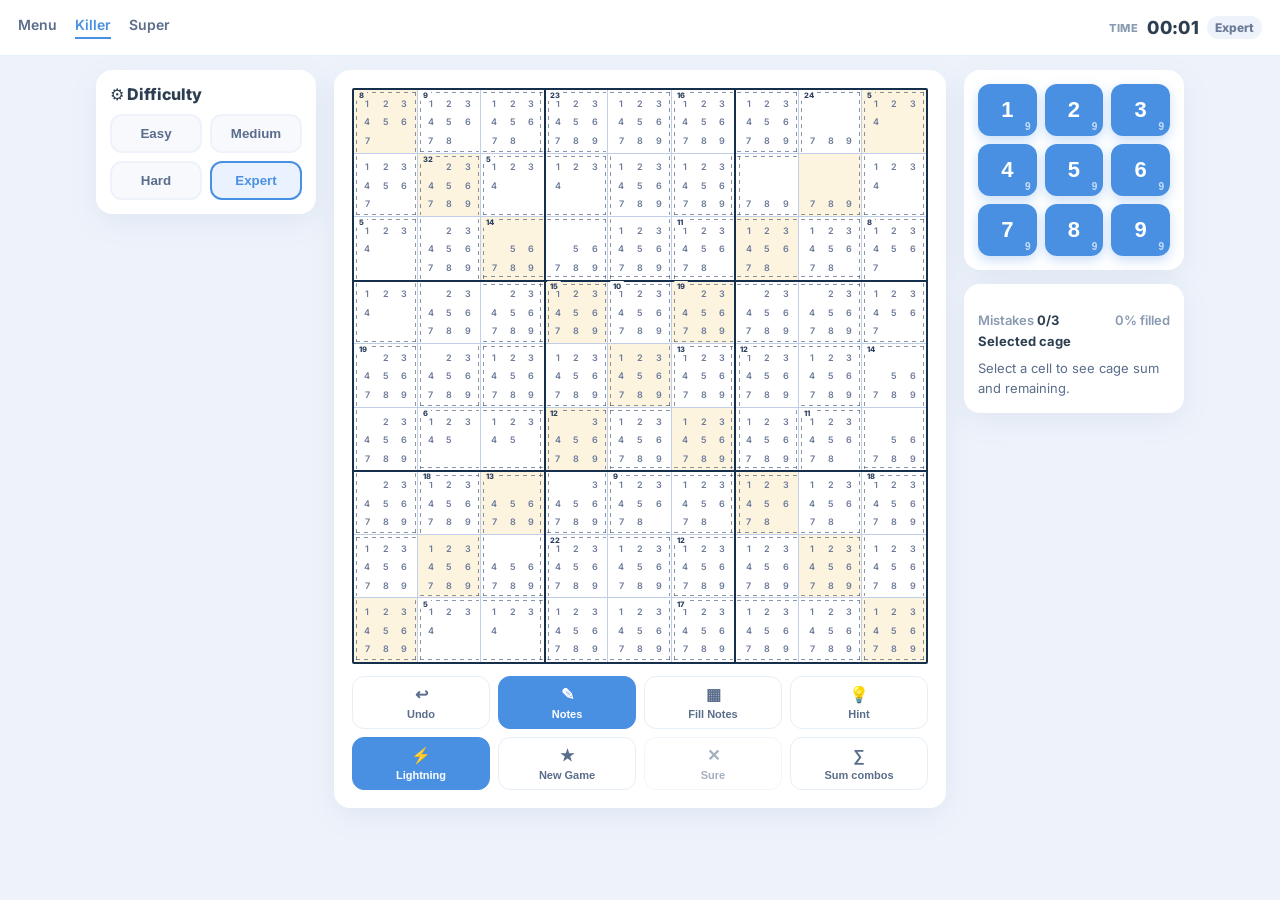
==== commit 63984ce0: "Updates" ====
--- a/killer-sudoku/killer-sudoku.html
+++ b/killer-sudoku/killer-sudoku.html
@@ -5,7 +5,7 @@
 <meta name="viewport" content="width=device-width, initial-scale=1.0, viewport-fit=cover">
 <title>Killer Sudoku</title>
 <link href="https://fonts.googleapis.com/css2?family=Nunito:wght@600;700;800&family=Inter:wght@500;600;700&display=swap" rel="stylesheet">
-  <script type="module" crossorigin>(function(){let e=document.createElement(`link`).relList;if(e&&e.supports&&e.supports(`modulepreload`))return;for(let e of document.querySelectorAll(`link[rel="modulepreload"]`))n(e);new MutationObserver(e=>{for(let t of e)if(t.type===`childList`)for(let e of t.addedNodes)e.tagName===`LINK`&&e.rel===`modulepreload`&&n(e)}).observe(document,{childList:!0,subtree:!0});function t(e){let t={};return e.integrity&&(t.integrity=e.integrity),e.referrerPolicy&&(t.referrerPolicy=e.referrerPolicy),t.credentials=e.crossOrigin===`use-credentials`?`include`:e.crossOrigin===`anonymous`?`omit`:`same-origin`,t}function n(e){if(e.ep)return;e.ep=!0;let n=t(e);fetch(e.href,n)}})();var e={easy:{avg:3.8,max:5,min:1,label:`Easy`},medium:{avg:3,max:4,min:1,label:`Medium`},hard:{avg:2.4,max:4,min:1,label:`Hard`},expert:{avg:3,max:5,min:2,label:`Expert`}},t={2:{3:[[1,2]],4:[[1,3]],5:[[1,4],[2,3]],6:[[1,5],[2,4]],7:[[1,6],[2,5],[3,4]],8:[[1,7],[2,6],[3,5]],9:[[1,8],[2,7],[3,6],[4,5]],10:[[1,9],[2,8],[3,7],[4,6]],11:[[2,9],[3,8],[4,7],[5,6]],12:[[3,9],[4,8],[5,7]],13:[[4,9],[5,8],[6,7]],14:[[5,9],[6,8]],15:[[6,9],[7,8]],16:[[7,9]],17:[[8,9]]},3:{6:[[1,2,3]],7:[[1,2,4]],8:[[1,2,5],[1,3,4]],9:[[1,2,6],[1,3,5],[2,3,4]],10:[[1,2,7],[1,3,6],[1,4,5],[2,3,5]],11:[[1,2,8],[1,3,7],[1,4,6],[2,3,6],[2,4,5]],12:[[1,2,9],[1,3,8],[1,4,7],[1,5,6],[2,3,7],[2,4,6],[3,4,5]],13:[[1,3,9],[1,4,8],[1,5,7],[2,3,8],[2,4,7],[2,5,6],[3,4,6]],14:[[1,4,9],[1,5,8],[1,6,7],[2,3,9],[2,4,8],[2,5,7],[3,4,7],[3,5,6]],15:[[1,5,9],[1,6,8],[2,4,9],[2,5,8],[2,6,7],[3,4,8],[3,5,7],[4,5,6]],16:[[1,6,9],[1,7,8],[2,5,9],[2,6,8],[3,4,9],[3,5,8],[3,6,7],[4,5,7]],17:[[1,7,9],[2,6,9],[2,7,8],[3,5,9],[3,6,8],[4,5,8],[4,6,7]],18:[[1,8,9],[2,7,9],[3,6,9],[3,7,8],[4,5,9],[4,6,8],[5,6,7]],19:[[2,8,9],[3,7,9],[4,6,9],[4,7,8],[5,6,8]],20:[[3,8,9],[4,7,9],[5,6,9],[5,7,8]],21:[[4,8,9],[5,7,9],[6,7,8]],22:[[5,8,9],[6,7,9]],23:[[6,8,9]],24:[[7,8,9]]},4:{10:[[1,2,3,4]],11:[[1,2,3,5]],12:[[1,2,3,6],[1,2,4,5]],13:[[1,2,3,7],[1,2,4,6],[1,3,4,5]],14:[[1,2,3,8],[1,2,4,7],[1,2,5,6],[1,3,4,6],[2,3,4,5]],15:[[1,2,3,9],[1,2,4,8],[1,2,5,7],[1,3,4,7],[1,3,5,6],[2,3,4,6]],16:[[1,2,4,9],[1,2,5,8],[1,2,6,7],[1,3,4,8],[1,3,5,7],[1,4,5,6],[2,3,4,7],[2,3,5,6]],17:[[1,2,5,9],[1,2,6,8],[1,3,4,9],[1,3,5,8],[1,3,6,7],[1,4,5,7],[2,3,4,8],[2,3,5,7],[2,4,5,6]],18:[[1,2,6,9],[1,2,7,8],[1,3,5,9],[1,3,6,8],[1,4,5,8],[1,4,6,7],[2,3,4,9],[2,3,5,8],[2,3,6,7],[2,4,5,7],[3,4,5,6]],19:[[1,2,7,9],[1,3,6,9],[1,3,7,8],[1,4,5,9],[1,4,6,8],[1,5,6,7],[2,3,5,9],[2,3,6,8],[2,4,5,8],[2,4,6,7],[3,4,5,7]],20:[[1,2,8,9],[1,3,7,9],[1,4,6,9],[1,4,7,8],[1,5,6,8],[2,3,6,9],[2,3,7,8],[2,4,5,9],[2,4,6,8],[2,5,6,7],[3,4,5,8],[3,4,6,7]],21:[[1,3,8,9],[1,4,7,9],[1,5,6,9],[1,5,7,8],[2,3,7,9],[2,4,6,9],[2,4,7,8],[2,5,6,8],[3,4,5,9],[3,4,6,8],[3,5,6,7]],22:[[1,4,8,9],[1,5,7,9],[1,6,7,8],[2,3,8,9],[2,4,7,9],[2,4,8,9],[2,5,6,9],[2,5,7,8],[3,4,6,9],[3,4,7,8],[3,5,6,9],[3,5,7,8],[4,5,6,8]],23:[[1,5,8,9],[1,6,7,9],[2,4,8,9],[2,5,7,9],[2,6,7,8],[3,4,7,9],[3,5,6,9],[3,5,7,8],[4,5,6,9],[4,5,7,8]],24:[[1,6,8,9],[2,5,8,9],[2,6,7,9],[3,4,8,9],[3,5,7,9],[3,6,7,8],[4,5,6,9],[4,5,7,8],[4,6,7,8]],25:[[1,7,8,9],[2,6,7,9],[3,5,8,9],[3,6,7,8],[4,5,7,9],[4,6,7,8]],26:[[1,8,9,9],[2,7,8,9],[3,6,8,9],[4,5,8,9],[4,6,7,9],[5,6,7,8]],27:[[1,9,8,9],[2,8,7,9],[3,7,8,9],[4,6,8,9],[5,6,7,9]],28:[[2,9,8,9],[3,8,7,9],[4,7,8,9],[5,6,8,9]],29:[[3,9,8,9],[4,8,7,9],[5,7,8,9]],30:[[4,9,8,9],[5,8,7,9]],31:[[5,9,8,9]],32:[[6,9,8,9]],33:[[7,9,8,9]],34:[[8,9,8,9]],35:[[9,9,8,9]]}},n={};for(let e of Object.keys(t))n[e]=new Set(Object.keys(t[e]).map(Number));n[1]=new Set([1,2,3,4,5,6,7,8,9]);function r(r){let i=r.saveKey,a=r.sumsKey,o=r.regionCount||0,s=`expert`,c,l,u,d,f,p,m,h=null,g=!0,_=!0,v=!0,y=null,b=0,x=0,S=0,C=null,w=!1,T=!1,E=[],D=[];function O(e){return document.getElementById(e)}function k(e){return document.querySelectorAll(e)}function A(){try{if(!c||!l||!f)return;localStorage.setItem(i,JSON.stringify({v:1,savedAt:Date.now(),difficulty:s,solution:c,cages:l,board:f,notes:p.map(e=>e.map(e=>[...e])),given:m,selected:h,isNoteMode:g,autoCheck:_,lightningMode:v,lightningDigit:y,mistakes:b,timerSec:S,gameOver:T,extraRegions:D}))}catch{}}function ee(){try{let t=localStorage.getItem(i);if(!t)return null;let n=JSON.parse(t);return!n||n.v!==1||!Array.isArray(n.solution)||n.solution.length!==9||!Array.isArray(n.cages)||!n.cages.length||!Array.isArray(n.board)||n.board.length!==9||!Array.isArray(n.notes)||n.notes.length!==9||!e[n.difficulty]?null:(s=n.difficulty,c=n.solution,l=n.cages,f=n.board,p=n.notes.map(e=>e.map(e=>new Set(e))),m=n.given,h=n.selected,g=!!n.isNoteMode,_=n.autoCheck!==!1,v=n.lightningMode!==!1,y=n.lightningDigit,b=n.mistakes||0,S=n.timerSec||0,T=!!n.gameOver,E=[],D=Array.isArray(n.extraRegions)?n.extraRegions.filter(([e,t])=>{let n=[];for(let r=e;r<e+3;r++)for(let e=t;e<t+3;e++)n.push(c[r][e]);return new Set(n).size===9}):[],ie(),!0)}catch{return null}}function j(){try{localStorage.removeItem(i)}catch{}}function te(){k(`.diff-btn`).forEach(e=>e.classList.toggle(`active`,e.dataset.diff===s)),O(`difficultyPill`).textContent=e[s].label,O(`mistakes`).textContent=`${b}/3`,oe(),V(),Q(),w=!1,window.APP_GAME_ID=++x,O(`pauseOverlay`).style.display=`none`,ue(),ce(),H(),T&&b>=3?ae():T&&$(),L()}function M(e){for(let t=e.length-1;t>0;t--){let n=Math.floor(Math.random()*(t+1));[e[t],e[n]]=[e[n],e[t]]}return e}function ne(){let e=Array(9).fill(0).map(()=>Array(9).fill(0));function t(t,n,r){for(let i=0;i<9;i++)if(e[t][i]===r||e[i][n]===r)return!1;if(t===n){for(let n=0;n<9;n++)if(n!==t&&e[n][n]===r)return!1}if(t+n===8)for(let i=0;i<9;i++){let a=i,o=8-i;if((a!==t||o!==n)&&e[a][o]===r)return!1}let i=Math.floor(t/3)*3,a=Math.floor(n/3)*3;for(let t=i;t<i+3;t++)for(let n=a;n<a+3;n++)if(e[t][n]===r)return!1;return!0}function n(r){if(r===81)return!0;let i=Math.floor(r/9),a=r%9;if(e[i][a]!==0)return n(r+1);let o=M([1,2,3,4,5,6,7,8,9].slice());for(let s of o)if(t(i,a,s)){if(e[i][a]=s,n(r+1))return!0;e[i][a]=0}return!1}for(let t=0;t<20;t++){for(let t=0;t<9;t++)for(let n=0;n<9;n++)e[t][n]=0;let t=M([1,2,3,4,5,6,7,8,9].slice());for(let n=0;n<9;n++)e[n][n]=t[n];if(n(0))return e}for(let t=0;t<9;t++)for(let n=0;n<9;n++)e[t][n]=0;return n(0),e}function re(t,r){let i=e[r],a=Array(9).fill(0).map(()=>Array(9).fill(!1)),o=[],s=[[1,0],[-1,0],[0,1],[0,-1]],c=i.min||1,l=0,u=[];for(let e=0;e<9;e++)for(let t=0;t<9;t++)u.push([e,t]);M(u);function d(e){let n=new Set;for(let[r,i]of e){let e=t[r][i];if(n.has(e))return!0;n.add(e)}return!1}function f(e,t){let r=n[e];return!r||r.has(t)}for(let[e,n]of u){if(a[e][n])continue;let u,d=null,f=!1;if(r===`expert`){if(l===0)u=5;else{let e=Math.random();u=e<.6?2:e<.89?3:e<.99?4:5}u===2&&(f=Math.random()<.9,d=f?Math.random()<.95:Math.random()<.5)}else u=Math.max(c,Math.min(i.max,Math.round(i.avg+(Math.random()*2-1)*1.2))),c===1&&Math.random()<.08&&(u=1);let p=[[e,n]],m=new Set([t[e][n]]);a[e][n]=!0;let h=[[e,n]];for(;p.length<u;){let r=[];for(let[e,n]of h)for(let[i,o]of s){let s=e+i,c=n+o;s>=0&&s<9&&c>=0&&c<9&&!a[s][c]&&!m.has(t[s][c])&&r.push([s,c])}if(!r.length)break;M(r);let i=r[0];if(u===2&&p.length===1){let a=f?r.filter(([r,i])=>t[e][n]+t[r][i]<=6):r,o=a.length?a:r;if(d!==null){let r=t[e][n]%2,a=o.filter(([e,n])=>t[e][n]%2===r===d);i=(a.length?a:o)[0]}else i=o[0]}if(a[i[0]][i[1]]=!0,p.push(i),m.add(t[i[0]][i[1]]),h.push(i),p.length>=7)break}let g=0;for(let[e,n]of p)g+=t[e][n];o.push({id:String(l++),cells:p,sum:g})}if(c>1){let e=0;for(;e<o.length;){if(o[e].cells.length>=c){e++;continue}let[n,r]=o[e].cells[0],a=new Set;for(let[t,i]of s){let s=n+t,c=r+i;if(s<0||s>=9||c<0||c>=9)continue;let l=o.findIndex((t,n)=>n!==e&&t.cells.some(([e,t])=>e===s&&t===c));l!==-1&&a.add(l)}let l=-1,u=1/0;for(let n of a){let r=[...o[n].cells,...o[e].cells];if(d(r))continue;let a=r.length;if(!f(a,r.reduce((e,[n,r])=>e+t[n][r],0)))continue;let s=r.length,c=s>i.max?100+s:s;c<u&&(u=c,l=n)}if(l===-1){for(let t of a){let n=[...o[t].cells,...o[e].cells];if(d(n))continue;let r=n.length,a=r>i.max?100+r:r;a<u&&(u=a,l=t)}if(l===-1){for(let t of a){let n=o[t].cells.length+o[e].cells.length,r=n>i.max?100+n:n;r<u&&(u=r,l=t)}if(l===-1){e++;continue}}}o[l].cells.push(...o[e].cells);let p=0;for(let[e,n]of o[l].cells)p+=t[e][n];o[l].sum=p,o.splice(e,1)}}function p(e){let t=0,n=0;for(let n=1;n<=e;n++)t+=n;for(let t=0;t<e;t++)n+=9-t;return[t,n]}let m=o.some(e=>{if(d(e.cells)||!f(e.cells.length,e.sum))return!0;let[t,n]=p(e.cells.length);return e.sum<t||e.sum>n});if(r===`expert`){let e=new Set(o.map(e=>e.cells.length));if(![2,3,4,5].every(t=>e.has(t)))return re(t,r)}return m?re(t,r):o}function ie(){u=Array(9).fill(0).map(()=>Array(9).fill(-1)),d={},l.forEach((e,t)=>{d[t]=e.sum,e.cells.forEach(([e,n])=>u[e][n]=t)})}function ae(){T=!0,clearInterval(C),w=!0;let e=O(`gameOverOverlay`);if(e){e.style.display=`grid`;let t=e.querySelector(`.game-over-title`);t&&(t.textContent=`Game Over`);let n=e.querySelector(`.game-over-mistakes`);n&&(n.textContent=b>=3?`You made 3 mistakes`:`You made ${b} mistake${b>1?`s`:``}`)}}function oe(){T=!1,w=!1;let e=O(`gameOverOverlay`);e&&(e.style.display=`none`);let t=O(`boardWrap`);t&&t.classList.remove(`solved`)}function se(e,t){if(!t||!e)return[];let n=[];for(let t=0;t<7;t++)for(let r=0;r<7;r++){if(t%3==0&&r%3==0)continue;let i=[];for(let n=t;n<t+3;n++)for(let t=r;t<r+3;t++)i.push(e[n][t]);new Set(i).size===9&&n.push([t,r])}let r=n.slice();M(r);let i=[];for(let e of r){if(i.length>=t)break;i.every(t=>Math.abs(t[0]-e[0])>=4||Math.abs(t[1]-e[1])>=4)&&i.push(e)}return i}function N(t){if(t&&(s=t),k(`.diff-btn`).forEach(e=>e.classList.toggle(`active`,e.dataset.diff===s)),O(`difficultyPill`).textContent=e[s].label,c=ne(),o>0){D=se(c,o);let e=0;for(;D.length<o&&e<150;)c=ne(),D=se(c,o),e++}l=re(c,s),ie(),f=Array(9).fill(0).map(()=>Array(9).fill(0)),p=Array(9).fill(0).map(()=>Array(9).fill(0).map(()=>new Set)),m=Array(9).fill(0).map(()=>Array(9).fill(!1)),h=null,b=0,g=!0,y=null,E=[],window.APP_GAME_ID=++x,oe(),O(`mistakes`).textContent=`0/3`,V(),Q();for(let e=0;e<9;e++)for(let t=0;t<9;t++){if(f[e][t]!==0||m[e][t]){p[e][t].clear();continue}let n=ve(e,t);p[e][t]=new Set(n)}le(),ce(),H(),A()}function ce(){clearInterval(C),C=setInterval(()=>{w||(S++,ue())},1e3)}function le(){S=0,w=!1,O(`pauseOverlay`).style.display=`none`;let e=O(`pauseBtn`);e&&(e.textContent=`⏸`),ue()}function ue(){let e=String(Math.floor(S/60)).padStart(2,`0`),t=String(S%60).padStart(2,`0`);O(`timer`).textContent=`${e}:${t}`}function de(){if(T)return;w=!w,O(`pauseOverlay`).style.display=w?`grid`:`none`;let e=O(`pauseBtn`);e&&(e.textContent=w?`▶`:`⏸`)}function P(){E.push({board:f.map(e=>e.slice()),notes:p.map(e=>e.map(e=>new Set(e))),mistakes:b}),E.length>100&&E.shift()}function F(){if(!E.length)return;let e=E.pop();f=e.board,p=e.notes,b=e.mistakes,O(`mistakes`).textContent=`${b}/3`,T&&b<3&&(oe(),ce()),H(),A()}function fe(){let e=Array(9).fill(0).map(()=>Array(9).fill(!1));for(let t=0;t<9;t++)for(let n=0;n<9;n++)if(f[t][n]){let r=f[t][n];for(let i=0;i<9;i++)i!==n&&f[t][i]===r&&(e[t][n]=e[t][i]=!0),i!==t&&f[i][n]===r&&(e[t][n]=e[i][n]=!0);let i=Math.floor(t/3)*3,a=Math.floor(n/3)*3;for(let o=i;o<i+3;o++)for(let i=a;i<a+3;i++)(o!==t||i!==n)&&f[o][i]===r&&(e[t][n]=!0,e[o][i]=!0);if(t===n)for(let i=0;i<9;i++)i!==t&&f[i][i]===r&&(e[t][n]=!0,e[i][i]=!0);if(t+n===8)for(let i=0;i<9;i++){let a=i,o=8-i;(a!==t||o!==n)&&f[a][o]===r&&(e[t][n]=!0,e[a][o]=!0)}}if(l.forEach(t=>{let n={},r=0,i=0;t.cells.forEach(([a,o])=>{let s=f[a][o];s&&(r+=s,i++,n[s]&&t.cells.forEach(([t,n])=>{f[t][n]===s&&(e[t][n]=!0)}),n[s]=!0)}),i===t.cells.length&&r!==t.sum&&t.cells.forEach(([t,n])=>e[t][n]=!0),i<t.cells.length&&r>=t.sum&&t.cells.forEach(([t,n])=>{f[t][n]&&(e[t][n]=!0)}),r>t.sum&&t.cells.forEach(([t,n])=>e[t][n]=!0)}),D&&D.length)for(let[t,n]of D){let r={};for(let e=t;e<=t+2;e++)for(let t=n;t<=n+2;t++){let n=f[e][t];n&&(r[n]=r[n]||[]).push([e,t])}for(let t in r)r[t].length>1&&r[t].forEach(([t,n])=>e[t][n]=!0)}if(c)for(let t=0;t<9;t++)for(let n=0;n<9;n++)f[t][n]&&c[t][n]&&f[t][n]!==c[t][n]&&(e[t][n]=!0);return e}function I(e,t){h=[e,t],H(),L()}function L(){let e=O(`cageDetail`);if(!h){e.textContent=`Select a cell to see cage sum and remaining.`;return}let[t,n]=h,r=u[t][n],i=l[r],a=0,o=0;i.cells.forEach(([e,t])=>{f[e][t]&&(a+=f[e][t],o++)});let s=i.sum-a,c=i.cells.length-o;e.innerHTML=`<b>Cage #${r+1}</b> — sum <b>${i.sum}</b> • ${i.cells.length} cells<br>
+  <script type="module" crossorigin>(function(){let e=document.createElement(`link`).relList;if(e&&e.supports&&e.supports(`modulepreload`))return;for(let e of document.querySelectorAll(`link[rel="modulepreload"]`))n(e);new MutationObserver(e=>{for(let t of e)if(t.type===`childList`)for(let e of t.addedNodes)e.tagName===`LINK`&&e.rel===`modulepreload`&&n(e)}).observe(document,{childList:!0,subtree:!0});function t(e){let t={};return e.integrity&&(t.integrity=e.integrity),e.referrerPolicy&&(t.referrerPolicy=e.referrerPolicy),t.credentials=e.crossOrigin===`use-credentials`?`include`:e.crossOrigin===`anonymous`?`omit`:`same-origin`,t}function n(e){if(e.ep)return;e.ep=!0;let n=t(e);fetch(e.href,n)}})();var e={easy:{avg:3.8,max:5,min:1,label:`Easy`},medium:{avg:3,max:4,min:1,label:`Medium`},hard:{avg:2.4,max:4,min:1,label:`Hard`},expert:{avg:3,max:5,min:2,label:`Expert`}},t={2:{3:[[1,2]],4:[[1,3]],5:[[1,4],[2,3]],6:[[1,5],[2,4]],7:[[1,6],[2,5],[3,4]],8:[[1,7],[2,6],[3,5]],9:[[1,8],[2,7],[3,6],[4,5]],10:[[1,9],[2,8],[3,7],[4,6]],11:[[2,9],[3,8],[4,7],[5,6]],12:[[3,9],[4,8],[5,7]],13:[[4,9],[5,8],[6,7]],14:[[5,9],[6,8]],15:[[6,9],[7,8]],16:[[7,9]],17:[[8,9]]},3:{6:[[1,2,3]],7:[[1,2,4]],8:[[1,2,5],[1,3,4]],9:[[1,2,6],[1,3,5],[2,3,4]],10:[[1,2,7],[1,3,6],[1,4,5],[2,3,5]],11:[[1,2,8],[1,3,7],[1,4,6],[2,3,6],[2,4,5]],12:[[1,2,9],[1,3,8],[1,4,7],[1,5,6],[2,3,7],[2,4,6],[3,4,5]],13:[[1,3,9],[1,4,8],[1,5,7],[2,3,8],[2,4,7],[2,5,6],[3,4,6]],14:[[1,4,9],[1,5,8],[1,6,7],[2,3,9],[2,4,8],[2,5,7],[3,4,7],[3,5,6]],15:[[1,5,9],[1,6,8],[2,4,9],[2,5,8],[2,6,7],[3,4,8],[3,5,7],[4,5,6]],16:[[1,6,9],[1,7,8],[2,5,9],[2,6,8],[3,4,9],[3,5,8],[3,6,7],[4,5,7]],17:[[1,7,9],[2,6,9],[2,7,8],[3,5,9],[3,6,8],[4,5,8],[4,6,7]],18:[[1,8,9],[2,7,9],[3,6,9],[3,7,8],[4,5,9],[4,6,8],[5,6,7]],19:[[2,8,9],[3,7,9],[4,6,9],[4,7,8],[5,6,8]],20:[[3,8,9],[4,7,9],[5,6,9],[5,7,8]],21:[[4,8,9],[5,7,9],[6,7,8]],22:[[5,8,9],[6,7,9]],23:[[6,8,9]],24:[[7,8,9]]},4:{10:[[1,2,3,4]],11:[[1,2,3,5]],12:[[1,2,3,6],[1,2,4,5]],13:[[1,2,3,7],[1,2,4,6],[1,3,4,5]],14:[[1,2,3,8],[1,2,4,7],[1,2,5,6],[1,3,4,6],[2,3,4,5]],15:[[1,2,3,9],[1,2,4,8],[1,2,5,7],[1,3,4,7],[1,3,5,6],[2,3,4,6]],16:[[1,2,4,9],[1,2,5,8],[1,2,6,7],[1,3,4,8],[1,3,5,7],[1,4,5,6],[2,3,4,7],[2,3,5,6]],17:[[1,2,5,9],[1,2,6,8],[1,3,4,9],[1,3,5,8],[1,3,6,7],[1,4,5,7],[2,3,4,8],[2,3,5,7],[2,4,5,6]],18:[[1,2,6,9],[1,2,7,8],[1,3,5,9],[1,3,6,8],[1,4,5,8],[1,4,6,7],[2,3,4,9],[2,3,5,8],[2,3,6,7],[2,4,5,7],[3,4,5,6]],19:[[1,2,7,9],[1,3,6,9],[1,3,7,8],[1,4,5,9],[1,4,6,8],[1,5,6,7],[2,3,5,9],[2,3,6,8],[2,4,5,8],[2,4,6,7],[3,4,5,7]],20:[[1,2,8,9],[1,3,7,9],[1,4,6,9],[1,4,7,8],[1,5,6,8],[2,3,6,9],[2,3,7,8],[2,4,5,9],[2,4,6,8],[2,5,6,7],[3,4,5,8],[3,4,6,7]],21:[[1,3,8,9],[1,4,7,9],[1,5,6,9],[1,5,7,8],[2,3,7,9],[2,4,6,9],[2,4,7,8],[2,5,6,8],[3,4,5,9],[3,4,6,8],[3,5,6,7]],22:[[1,4,8,9],[1,5,7,9],[1,6,7,8],[2,3,8,9],[2,4,7,9],[2,5,6,9],[2,5,7,8],[3,4,6,9],[3,4,7,8],[3,5,6,8],[4,5,6,7]],23:[[1,5,8,9],[1,6,7,9],[2,4,8,9],[2,5,7,9],[2,6,7,8],[3,4,7,9],[3,5,6,9],[3,5,7,8],[4,5,6,8]],24:[[1,6,8,9],[2,5,8,9],[2,6,7,9],[3,4,8,9],[3,5,7,9],[3,6,7,8],[4,5,6,9],[4,5,7,8]],25:[[1,7,8,9],[2,6,8,9],[3,5,8,9],[3,6,7,9],[4,5,7,9],[4,6,7,8]],26:[[2,7,8,9],[3,6,8,9],[4,5,8,9],[4,6,7,9],[5,6,7,8]],27:[[3,7,8,9],[4,6,8,9],[5,6,7,9]],28:[[4,7,8,9],[5,6,8,9]],29:[[5,7,8,9]],30:[[6,7,8,9]]},5:{15:[[1,2,3,4,5]],16:[[1,2,3,4,6]],17:[[1,2,3,4,7],[1,2,3,5,6]],18:[[1,2,3,4,8],[1,2,3,5,7],[1,2,4,5,6]],19:[[1,2,3,4,9],[1,2,3,5,8],[1,2,3,6,7],[1,2,4,5,7],[1,3,4,5,6]],20:[[1,2,3,5,9],[1,2,3,6,8],[1,2,4,5,8],[1,2,4,6,7],[1,3,4,5,7],[2,3,4,5,6]],21:[[1,2,3,6,9],[1,2,3,7,8],[1,2,4,5,9],[1,2,4,6,8],[1,2,5,6,7],[1,3,4,5,8],[1,3,4,6,7],[2,3,4,5,7]],22:[[1,2,3,7,9],[1,2,4,6,9],[1,2,4,7,8],[1,2,5,6,8],[1,3,4,5,9],[1,3,4,6,8],[1,3,5,6,7],[2,3,4,5,8],[2,3,4,6,7]],23:[[1,2,3,8,9],[1,2,4,7,9],[1,2,5,6,9],[1,2,5,7,8],[1,3,4,6,9],[1,3,4,7,8],[1,3,5,6,8],[1,4,5,6,7],[2,3,4,5,9],[2,3,4,6,8],[2,3,5,6,7]],24:[[1,2,4,8,9],[1,2,5,7,9],[1,2,6,7,8],[1,3,4,7,9],[1,3,5,6,9],[1,3,5,7,8],[1,4,5,6,8],[2,3,4,6,9],[2,3,4,7,8],[2,3,5,6,8],[2,4,5,6,7]],25:[[1,2,5,8,9],[1,2,6,7,9],[1,3,4,8,9],[1,3,5,7,9],[1,3,6,7,8],[1,4,5,6,9],[1,4,5,7,8],[2,3,4,7,9],[2,3,5,6,9],[2,3,5,7,8],[2,4,5,6,8],[3,4,5,6,7]],26:[[1,2,6,8,9],[1,3,5,8,9],[1,3,6,7,9],[1,4,5,7,9],[1,4,6,7,8],[2,3,4,8,9],[2,3,5,7,9],[2,3,6,7,8],[2,4,5,6,9],[2,4,5,7,8],[3,4,5,6,8]],27:[[1,2,7,8,9],[1,3,6,8,9],[1,4,5,8,9],[1,4,6,7,9],[1,5,6,7,8],[2,3,5,8,9],[2,3,6,7,9],[2,4,5,7,9],[2,4,6,7,8],[3,4,5,6,9],[3,4,5,7,8]],28:[[1,3,7,8,9],[1,4,6,8,9],[1,5,6,7,9],[2,3,6,8,9],[2,4,5,8,9],[2,4,6,7,9],[2,5,6,7,8],[3,4,5,7,9],[3,4,6,7,8]],29:[[1,4,7,8,9],[1,5,6,8,9],[2,3,7,8,9],[2,4,6,8,9],[2,5,6,7,9],[3,4,5,8,9],[3,4,6,7,9],[3,5,6,7,8]],30:[[1,5,7,8,9],[2,4,7,8,9],[2,5,6,8,9],[3,4,6,8,9],[3,5,6,7,9],[4,5,6,7,8]],31:[[1,6,7,8,9],[2,5,7,8,9],[3,4,7,8,9],[3,5,6,8,9],[4,5,6,7,9]],32:[[2,6,7,8,9],[3,5,7,8,9],[4,5,6,8,9]],33:[[3,6,7,8,9],[4,5,7,8,9]],34:[[4,6,7,8,9]],35:[[5,6,7,8,9]]}},n={};for(let e of Object.keys(t))n[e]=new Set(Object.keys(t[e]).map(Number));n[1]=new Set([1,2,3,4,5,6,7,8,9]);function r(r){let i=r.saveKey,a=r.sumsKey,o=r.regionCount||0,s=`expert`,c,l,u,d,f,p,m,h=null,g=!0,_=!0,v=!0,y=null,b=0,x=0,S=0,C=null,w=!1,T=!1,E=[],D=[];function O(e){return document.getElementById(e)}function k(e){return document.querySelectorAll(e)}function A(){try{if(!c||!l||!f)return;localStorage.setItem(i,JSON.stringify({v:1,savedAt:Date.now(),difficulty:s,solution:c,cages:l,board:f,notes:p.map(e=>e.map(e=>[...e])),given:m,selected:h,isNoteMode:g,autoCheck:_,lightningMode:v,lightningDigit:y,mistakes:b,timerSec:S,gameOver:T,extraRegions:D}))}catch{}}function ee(){try{let t=localStorage.getItem(i);if(!t)return null;let n=JSON.parse(t);return!n||n.v!==1||!Array.isArray(n.solution)||n.solution.length!==9||!Array.isArray(n.cages)||!n.cages.length||!Array.isArray(n.board)||n.board.length!==9||!Array.isArray(n.notes)||n.notes.length!==9||!e[n.difficulty]?null:(s=n.difficulty,c=n.solution,l=n.cages,f=n.board,p=n.notes.map(e=>e.map(e=>new Set(e))),m=n.given,h=n.selected,g=!!n.isNoteMode,_=n.autoCheck!==!1,v=n.lightningMode!==!1,y=n.lightningDigit,b=n.mistakes||0,S=n.timerSec||0,T=!!n.gameOver,E=[],D=Array.isArray(n.extraRegions)?n.extraRegions.filter(([e,t])=>{let n=[];for(let r=e;r<e+3;r++)for(let e=t;e<t+3;e++)n.push(c[r][e]);return new Set(n).size===9}):[],ie(),!0)}catch{return null}}function j(){try{localStorage.removeItem(i)}catch{}}function te(){k(`.diff-btn`).forEach(e=>e.classList.toggle(`active`,e.dataset.diff===s)),O(`difficultyPill`).textContent=e[s].label,O(`mistakes`).textContent=`${b}/3`,oe(),V(),Q(),w=!1,window.APP_GAME_ID=++x,O(`pauseOverlay`).style.display=`none`,ue(),ce(),H(),T&&b>=3?ae():T&&$(),L()}function M(e){for(let t=e.length-1;t>0;t--){let n=Math.floor(Math.random()*(t+1));[e[t],e[n]]=[e[n],e[t]]}return e}function ne(){let e=Array(9).fill(0).map(()=>Array(9).fill(0));function t(t,n,r){for(let i=0;i<9;i++)if(e[t][i]===r||e[i][n]===r)return!1;if(t===n){for(let n=0;n<9;n++)if(n!==t&&e[n][n]===r)return!1}if(t+n===8)for(let i=0;i<9;i++){let a=i,o=8-i;if((a!==t||o!==n)&&e[a][o]===r)return!1}let i=Math.floor(t/3)*3,a=Math.floor(n/3)*3;for(let t=i;t<i+3;t++)for(let n=a;n<a+3;n++)if(e[t][n]===r)return!1;return!0}function n(r){if(r===81)return!0;let i=Math.floor(r/9),a=r%9;if(e[i][a]!==0)return n(r+1);let o=M([1,2,3,4,5,6,7,8,9].slice());for(let s of o)if(t(i,a,s)){if(e[i][a]=s,n(r+1))return!0;e[i][a]=0}return!1}for(let t=0;t<20;t++){for(let t=0;t<9;t++)for(let n=0;n<9;n++)e[t][n]=0;let t=M([1,2,3,4,5,6,7,8,9].slice());for(let n=0;n<9;n++)e[n][n]=t[n];if(n(0))return e}for(let t=0;t<9;t++)for(let n=0;n<9;n++)e[t][n]=0;return n(0),e}function re(t,r){let i=e[r],a=Array(9).fill(0).map(()=>Array(9).fill(!1)),o=[],s=[[1,0],[-1,0],[0,1],[0,-1]],c=i.min||1,l=0,u=[];for(let e=0;e<9;e++)for(let t=0;t<9;t++)u.push([e,t]);M(u);function d(e){let n=new Set;for(let[r,i]of e){let e=t[r][i];if(n.has(e))return!0;n.add(e)}return!1}function f(e,t){let r=n[e];return!r||r.has(t)}for(let[e,n]of u){if(a[e][n])continue;let u,d=null,f=!1;if(r===`expert`){if(l===0)u=5;else{let e=Math.random();u=e<.6?2:e<.89?3:e<.99?4:5}u===2&&(f=Math.random()<.9,d=f?Math.random()<.95:Math.random()<.5)}else u=Math.max(c,Math.min(i.max,Math.round(i.avg+(Math.random()*2-1)*1.2))),c===1&&Math.random()<.08&&(u=1);let p=[[e,n]],m=new Set([t[e][n]]);a[e][n]=!0;let h=[[e,n]];for(;p.length<u;){let r=[];for(let[e,n]of h)for(let[i,o]of s){let s=e+i,c=n+o;s>=0&&s<9&&c>=0&&c<9&&!a[s][c]&&!m.has(t[s][c])&&r.push([s,c])}if(!r.length)break;M(r);let i=r[0];if(u===2&&p.length===1){let a=f?r.filter(([r,i])=>t[e][n]+t[r][i]<=6):r,o=a.length?a:r;if(d!==null){let r=t[e][n]%2,a=o.filter(([e,n])=>t[e][n]%2===r===d);i=(a.length?a:o)[0]}else i=o[0]}if(a[i[0]][i[1]]=!0,p.push(i),m.add(t[i[0]][i[1]]),h.push(i),p.length>=7)break}let g=0;for(let[e,n]of p)g+=t[e][n];o.push({id:String(l++),cells:p,sum:g})}if(c>1){let e=0;for(;e<o.length;){if(o[e].cells.length>=c){e++;continue}let[n,r]=o[e].cells[0],a=new Set;for(let[t,i]of s){let s=n+t,c=r+i;if(s<0||s>=9||c<0||c>=9)continue;let l=o.findIndex((t,n)=>n!==e&&t.cells.some(([e,t])=>e===s&&t===c));l!==-1&&a.add(l)}let l=-1,u=1/0;for(let n of a){let r=[...o[n].cells,...o[e].cells];if(d(r))continue;let a=r.length;if(!f(a,r.reduce((e,[n,r])=>e+t[n][r],0)))continue;let s=r.length,c=s>i.max?100+s:s;c<u&&(u=c,l=n)}if(l===-1){for(let t of a){let n=[...o[t].cells,...o[e].cells];if(d(n))continue;let r=n.length,a=r>i.max?100+r:r;a<u&&(u=a,l=t)}if(l===-1){for(let t of a){let n=o[t].cells.length+o[e].cells.length,r=n>i.max?100+n:n;r<u&&(u=r,l=t)}if(l===-1){e++;continue}}}o[l].cells.push(...o[e].cells);let p=0;for(let[e,n]of o[l].cells)p+=t[e][n];o[l].sum=p,o.splice(e,1)}}function p(e){let t=0,n=0;for(let n=1;n<=e;n++)t+=n;for(let t=0;t<e;t++)n+=9-t;return[t,n]}let m=o.some(e=>{if(d(e.cells)||!f(e.cells.length,e.sum))return!0;let[t,n]=p(e.cells.length);return e.sum<t||e.sum>n});if(r===`expert`){let e=new Set(o.map(e=>e.cells.length));if(![2,3,4,5].every(t=>e.has(t)))return re(t,r)}return m?re(t,r):o}function ie(){u=Array(9).fill(0).map(()=>Array(9).fill(-1)),d={},l.forEach((e,t)=>{d[t]=e.sum,e.cells.forEach(([e,n])=>u[e][n]=t)})}function ae(){T=!0,clearInterval(C),w=!0;let e=O(`gameOverOverlay`);if(e){e.style.display=`grid`;let t=e.querySelector(`.game-over-title`);t&&(t.textContent=`Game Over`);let n=e.querySelector(`.game-over-mistakes`);n&&(n.textContent=b>=3?`You made 3 mistakes`:`You made ${b} mistake${b>1?`s`:``}`)}}function oe(){T=!1,w=!1;let e=O(`gameOverOverlay`);e&&(e.style.display=`none`);let t=O(`boardWrap`);t&&t.classList.remove(`solved`)}function se(e,t){if(!t||!e)return[];let n=[];for(let t=0;t<7;t++)for(let r=0;r<7;r++){if(t%3==0&&r%3==0)continue;let i=[];for(let n=t;n<t+3;n++)for(let t=r;t<r+3;t++)i.push(e[n][t]);new Set(i).size===9&&n.push([t,r])}let r=n.slice();M(r);let i=[];for(let e of r){if(i.length>=t)break;i.every(t=>Math.abs(t[0]-e[0])>=4||Math.abs(t[1]-e[1])>=4)&&i.push(e)}return i}function N(t){if(t&&(s=t),k(`.diff-btn`).forEach(e=>e.classList.toggle(`active`,e.dataset.diff===s)),O(`difficultyPill`).textContent=e[s].label,c=ne(),o>0){D=se(c,o);let e=0;for(;D.length<o&&e<150;)c=ne(),D=se(c,o),e++}l=re(c,s),ie(),f=Array(9).fill(0).map(()=>Array(9).fill(0)),p=Array(9).fill(0).map(()=>Array(9).fill(0).map(()=>new Set)),m=Array(9).fill(0).map(()=>Array(9).fill(!1)),h=null,b=0,g=!0,y=null,E=[],window.APP_GAME_ID=++x,oe(),O(`mistakes`).textContent=`0/3`,V(),Q();for(let e=0;e<9;e++)for(let t=0;t<9;t++){if(f[e][t]!==0||m[e][t]){p[e][t].clear();continue}let n=ve(e,t);p[e][t]=new Set(n)}le(),ce(),H(),A()}function ce(){clearInterval(C),C=setInterval(()=>{w||(S++,ue())},1e3)}function le(){S=0,w=!1,O(`pauseOverlay`).style.display=`none`;let e=O(`pauseBtn`);e&&(e.textContent=`⏸`),ue()}function ue(){let e=String(Math.floor(S/60)).padStart(2,`0`),t=String(S%60).padStart(2,`0`);O(`timer`).textContent=`${e}:${t}`}function de(){if(T)return;w=!w,O(`pauseOverlay`).style.display=w?`grid`:`none`;let e=O(`pauseBtn`);e&&(e.textContent=w?`▶`:`⏸`)}function P(){E.push({board:f.map(e=>e.slice()),notes:p.map(e=>e.map(e=>new Set(e))),mistakes:b}),E.length>100&&E.shift()}function F(){if(!E.length)return;let e=E.pop();f=e.board,p=e.notes,b=e.mistakes,O(`mistakes`).textContent=`${b}/3`,T&&b<3&&(oe(),ce()),H(),A()}function fe(){let e=Array(9).fill(0).map(()=>Array(9).fill(!1));for(let t=0;t<9;t++)for(let n=0;n<9;n++)if(f[t][n]){let r=f[t][n];for(let i=0;i<9;i++)i!==n&&f[t][i]===r&&(e[t][n]=e[t][i]=!0),i!==t&&f[i][n]===r&&(e[t][n]=e[i][n]=!0);let i=Math.floor(t/3)*3,a=Math.floor(n/3)*3;for(let o=i;o<i+3;o++)for(let i=a;i<a+3;i++)(o!==t||i!==n)&&f[o][i]===r&&(e[t][n]=!0,e[o][i]=!0);if(t===n)for(let i=0;i<9;i++)i!==t&&f[i][i]===r&&(e[t][n]=!0,e[i][i]=!0);if(t+n===8)for(let i=0;i<9;i++){let a=i,o=8-i;(a!==t||o!==n)&&f[a][o]===r&&(e[t][n]=!0,e[a][o]=!0)}}if(l.forEach(t=>{let n={},r=0,i=0;t.cells.forEach(([a,o])=>{let s=f[a][o];s&&(r+=s,i++,n[s]&&t.cells.forEach(([t,n])=>{f[t][n]===s&&(e[t][n]=!0)}),n[s]=!0)}),i===t.cells.length&&r!==t.sum&&t.cells.forEach(([t,n])=>e[t][n]=!0),i<t.cells.length&&r>=t.sum&&t.cells.forEach(([t,n])=>{f[t][n]&&(e[t][n]=!0)}),r>t.sum&&t.cells.forEach(([t,n])=>e[t][n]=!0)}),D&&D.length)for(let[t,n]of D){let r={};for(let e=t;e<=t+2;e++)for(let t=n;t<=n+2;t++){let n=f[e][t];n&&(r[n]=r[n]||[]).push([e,t])}for(let t in r)r[t].length>1&&r[t].forEach(([t,n])=>e[t][n]=!0)}if(c)for(let t=0;t<9;t++)for(let n=0;n<9;n++)f[t][n]&&c[t][n]&&f[t][n]!==c[t][n]&&(e[t][n]=!0);return e}function I(e,t){h=[e,t],H(),L()}function L(){let e=O(`cageDetail`);if(!h){e.textContent=`Select a cell to see cage sum and remaining.`;return}let[t,n]=h,r=u[t][n],i=l[r],a=0,o=0;i.cells.forEach(([e,t])=>{f[e][t]&&(a+=f[e][t],o++)});let s=i.sum-a,c=i.cells.length-o;e.innerHTML=`<b>Cage #${r+1}</b> — sum <b>${i.sum}</b> • ${i.cells.length} cells<br>
     Filled ${o}/${i.cells.length} • current ${a} • remaining <b>${s}</b> ${c?`• ${c} empty`:`• <span style="color:var(--success)">complete</span>`}<br>
     <span style="font-size:11px;color:var(--muted)">Cells: ${i.cells.map(([e,t])=>String.fromCharCode(65+t)+(e+1)).join(`, `)}</span>`}function R(e,t,n){if(D&&D.length)for(let r=0;r<D.length;r++){let i=D[r],a=i[0],o=i[1];if(e>=a&&e<=a+2&&t>=o&&t<=o+2)for(let r=a;r<=a+2;r++)for(let i=o;i<=o+2;i++)(r!==e||i!==t)&&p[r][i].delete(n)}}function pe(e,t,n){if(!D||!D.length)return!1;for(let r=0;r<D.length;r++){let i=D[r][0],a=D[r][1];if(e>=i&&e<=i+2&&t>=a&&t<=a+2){for(let r=i;r<=i+2;r++)for(let i=a;i<=a+2;i++)if(r!==e&&i!==t&&f[r][i]===n)return!0}}return!1}function z(e){if(T||!h)return;let[t,n]=h;if(!m[t][n]&&(g||f[t][n]===e||!pe(t,n,e))){if(P(),g){let r=p[t][n];r.has(e)?r.delete(e):r.add(e),f[t][n]&&(f[t][n]=0)}else{if(p[t][n].clear(),f[t][n]===e)f[t][n]=0;else{f[t][n]=e;for(let r=0;r<9;r++)r!==n&&p[t][r].delete(e),r!==t&&p[r][n].delete(e);let r=Math.floor(t/3)*3,i=Math.floor(n/3)*3;for(let a=r;a<r+3;a++)for(let r=i;r<i+3;r++)(a!==t||r!==n)&&p[a][r].delete(e);if(t===n)for(let n=0;n<9;n++)n!==t&&p[n][n].delete(e);if(t+n===8)for(let r=0;r<9;r++){let i=r,a=8-r;(i!==t||a!==n)&&p[i][a].delete(e)}R(t,n,e)}if(f[t][n]&&f[t][n]!==0&&c[t][n]!==f[t][n]&&_&&(b++,O(`mistakes`).textContent=`${b}/3`,b>=3)){H(),A(),ae();return}}H(),B()?(T=!0,be(),$(),A()):A()}}function me(){if(T||!h)return;let[e,t]=h;m[e][t]||(P(),f[e][t]=0,p[e][t].clear(),H(),A())}function he(){if(T)return;let e=[];for(let t=0;t<9;t++)for(let n=0;n<9;n++)f[t][n]===0&&e.push([t,n]);let t=e;if(t.length===0){let e=[];for(let t=0;t<9;t++)for(let n=0;n<9;n++)f[t][n]!==0&&f[t][n]!==c[t][n]&&e.push([t,n]);if(e.length===0)return;t=e}let[n,r]=t[Math.floor(Math.random()*t.length)];h=[n,r],P();let i=c[n][r];f[n][r]=i,p[n][r].clear();for(let e=0;e<9;e++)e!==r&&p[n][e].delete(i),e!==n&&p[e][r].delete(i);let a=Math.floor(n/3)*3,o=Math.floor(r/3)*3;for(let e=a;e<a+3;e++)for(let t=o;t<o+3;t++)(e!==n||t!==r)&&p[e][t].delete(i);if(n===r)for(let e=0;e<9;e++)e!==n&&p[e][e].delete(i);if(n+r===8)for(let e=0;e<9;e++){let t=e,a=8-e;(t!==n||a!==r)&&p[t][a].delete(i)}R(n,r,i),H(),B()?(T=!0,be(),$(),A()):A();let s=document.querySelector(`[data-r="${n}"][data-c="${r}"]`);s&&(s.classList.add(`hint`),setTimeout(()=>s.classList.remove(`hint`),600)),typeof L==`function`&&L()}function B(){for(let e=0;e<9;e++)for(let t=0;t<9;t++)if(f[e][t]!==c[e][t])return!1;for(let e=0;e<9;e++)for(let t=0;t<9;t++)if(f[e][t]===0)return!1;return clearInterval(C),j(),!0}function ge(){let e=fe(),t=!1;for(let n=0;n<9;n++)for(let r=0;r<9;r++)e[n][r]&&(t=!0);if(!t&&f.flat().every(e=>e!==0)){if(B(),!B())alert(`No errors found, but puzzle not yet solved — keep going!`);else return}alert(t?`There are mistakes highlighted in red — check cage sums and duplicates.`:`No errors so far — keep going!`),H()}function _e(){if(confirm(`Solve the puzzle? This will fill all cells.`)){for(let e=0;e<9;e++)for(let t=0;t<9;t++)f[e][t]=c[e][t],p[e][t].clear();H(),clearInterval(C)}}function V(){O(`notesBtn`).classList.toggle(`active`,g)}function ve(e,t){if(f[e][t]!==0)return[];let n=u[e][t],r=l[n],i=new Set,a=new Set,o=new Set,s=new Set,c=new Set,d=new Set;for(let n=0;n<9;n++)f[e][n]&&i.add(f[e][n]),f[n][t]&&a.add(f[n][t]);if(e===t)for(let e=0;e<9;e++)f[e][e]&&c.add(f[e][e]);if(e+t===8)for(let e=0;e<9;e++){let t=f[e][8-e];t&&d.add(t)}let p=Math.floor(e/3)*3,m=Math.floor(t/3)*3;for(let e=p;e<p+3;e++)for(let t=m;t<m+3;t++)f[e][t]&&o.add(f[e][t]);let h=new Set;for(let n of D||[]){let r=n[0],i=n[1];if(e>=r&&e<=r+2&&t>=i&&t<=i+2)for(let n=r;n<=r+2;n++)for(let r=i;r<=i+2;r++)(n!==e||r!==t)&&f[n][r]&&h.add(f[n][r])}let g=0,_=0;for(let[e,t]of r.cells){let n=f[e][t];n&&(s.add(n),g+=n,_++)}let v=[],y=r.cells.length,b=r.sum,x=y-(_+1);for(let n=1;n<=9;n++){if(i.has(n)||a.has(n)||o.has(n)||s.has(n)||h.has(n)||e===t&&c.has(n)||e+t===8&&d.has(n))continue;let r=g+n;if(!(x<0)){if(x===0){if(r!==b)continue}else{if(r>=b)continue;let e=new Set(s);e.add(n);let t=[];for(let n=1;n<=9;n++)e.has(n)||t.push(n);if(t.length<x)continue;t.sort((e,t)=>e-t);let i=0,a=0;for(let e=0;e<x;e++)i+=t[e];for(let e=0;e<x;e++)a+=t[t.length-1-e];if(r+i>b||r+a<b)continue}v.push(n)}}return v}let ye=null;function be(){ye&&=(clearInterval(ye),null)}function xe(){if(T)return;let e=0;if(!f.some(e=>e.some(e=>e===0)))return;P();for(let t=0;t<9;t++)for(let n=0;n<9;n++){if(f[t][n]!==0){p[t][n].clear();continue}if(m[t][n]){p[t][n].clear();continue}let r=ve(t,n);p[t][n]=new Set(r),r.length&&e++}H(),A();let t=O(`fillNotesBtn`);if(t){let e=t.innerHTML;t.innerHTML=`<i>✓</i> Filled`,t.classList.add(`active`),setTimeout(()=>{t.innerHTML=e,t.classList.remove(`active`)},900)}}function H(){let e=O(`grid`);e.innerHTML=``;let t;if(_)t=fe();else if(t=Array(9).fill(0).map(()=>Array(9).fill(!1)),c)for(let e=0;e<9;e++)for(let n=0;n<9;n++)f[e][n]&&c[e][n]&&f[e][n]!==c[e][n]&&(t[e][n]=!0);let n=h?f[h[0]][h[1]]:null,r=v?y:n&&n!==0?n:null,i=new Map;l.forEach((e,t)=>{let n=9,r=9,a=null;e.cells.forEach(([e,t])=>{(e<n||e===n&&t<r)&&(n=e,r=t,a=[e,t])}),i.set(t,a)});for(let n=0;n<9;n++)for(let a=0;a<9;a++){let o=f[n][a],s=document.createElement(`div`);s.className=`cell`,(a===2||a===5)&&s.classList.add(`box-right`),(n===2||n===5)&&s.classList.add(`box-bottom`),s.dataset.r=n,s.dataset.c=a,!v&&h&&h[0]===n&&h[1]===a?s.classList.add(`selected`):r&&o===r&&o!==0&&s.classList.add(`same-value`),t[n][a]&&s.classList.add(`error`),(n===a||n+a===8)&&s.classList.add(`diag`),m[n][a]?s.classList.add(`given`):o&&s.classList.add(`user`),f[n][a]===0&&p[n][a].size===1&&s.classList.add(`sure-note`);let d=u[n][a],x=l[d],S=i.get(d);if(S&&S[0]===n&&S[1]===a){let e=document.createElement(`div`);e.className=`cage-sum`,e.textContent=x.sum,s.appendChild(e),s.classList.add(`cage-has-sum`)}if(o)s.appendChild(document.createTextNode(o));else if(p[n][a].size){let e=document.createElement(`div`);e.className=`notes`;for(let t=1;t<=9;t++){let i=document.createElement(`span`),o=p[n][a].has(t);i.textContent=o?t:``,r&&o&&t===r&&i.classList.add(`note-hl`),e.appendChild(i)}s.appendChild(e)}let C=n===0||u[n-1][a]!==d,w=n===8||u[n+1][a]!==d,E=a===0||u[n][a-1]!==d,D=a===8||u[n][a+1]!==d,k=n===3||n===6,ee=n===2||n===5,j=a===3||a===6,te=a===2||a===5;if(C){let e=document.createElement(`div`);e.className=`cage-dash top`+(k?` on-bold`:``),s.appendChild(e)}if(w){let e=document.createElement(`div`);e.className=`cage-dash bottom`+(ee?` on-bold`:``),s.appendChild(e)}if(E){let e=document.createElement(`div`);e.className=`cage-dash left`+(j?` on-bold`:``),s.appendChild(e)}if(D){let e=document.createElement(`div`);e.className=`cage-dash right`+(te?` on-bold`:``),s.appendChild(e)}s.addEventListener(`click`,()=>{if(!T){if(v&&y){if(m[n][a]){I(n,a);return}if(g&&f[n][a]!==0){I(n,a);return}if(!g&&f[n][a]!==y&&pe(n,a,y)){h=[n,a],H();return}if(P(),g){if(f[n][a]!==0){I(n,a);return}let e=p[n][a];e.has(y)?e.delete(y):e.add(y)}else if(f[n][a]===y)f[n][a]=0;else{p[n][a].clear(),f[n][a]=y;for(let e=0;e<9;e++)e!==a&&p[n][e].delete(y),e!==n&&p[e][a].delete(y);let e=Math.floor(n/3)*3,t=Math.floor(a/3)*3;for(let r=e;r<e+3;r++)for(let e=t;e<t+3;e++)(r!==n||e!==a)&&p[r][e].delete(y);if(n===a)for(let e=0;e<9;e++)e!==n&&p[e][e].delete(y);if(n+a===8)for(let e=0;e<9;e++){let t=e,r=8-e;(t!==n||r!==a)&&p[t][r].delete(y)}if(R(n,a,y),c[n][a]!==y&&_&&(b++,O(`mistakes`).textContent=`${b}/3`,b>=3)){H(),A(),ae();return}}h=[n,a],H(),B()||A(),L();return}I(n,a)}}),e.appendChild(s)}let a=f.flat().filter(e=>e!==0).length;O(`progress`).textContent=`${Math.round(a/81*100)}% filled`,Se(),Q(),U()}function Se(){let e=Array(10).fill(0);f.flat().forEach(t=>{t&&e[t]++}),k(`.num`).forEach(t=>{let n=parseInt(t.dataset.n),r=9-e[n];t.querySelector(`small`).textContent=r>0?`${r}`:`✓`,t.disabled=!1,r===0?t.style.opacity=`.55`:t.style.opacity=`1`})}let Ce=O(`numpad`);for(let e=1;e<=9;e++){let t=document.createElement(`button`);t.className=`num`,t.dataset.n=e,t.innerHTML=`${e}<small></small>`,t.addEventListener(`click`,()=>{v&&je(e)||z(e)}),Ce.appendChild(t)}O(`newGameBtn`).addEventListener(`click`,()=>{confirm(`Start a new game? Your current progress will be lost.`)&&N()}),O(`restartBtn`)?.addEventListener(`click`,()=>{confirm(`Restart this puzzle?`)&&(f=Array(9).fill(0).map(()=>Array(9).fill(0)),p=Array(9).fill(0).map(()=>Array(9).fill(0).map(()=>new Set)),b=0,O(`mistakes`).textContent=`0/3`,E=[],h=null,H())}),O(`checkBtn`)?.addEventListener(`click`,ge),O(`solveBtn`)?.addEventListener(`click`,_e),O(`fillNotesBtn`).addEventListener(`click`,()=>{xe(),U()}),O(`undoBtn`).addEventListener(`click`,F),O(`notesBtn`).addEventListener(`click`,()=>{g=!g,V(),v&&y&&H(),Q(),A()}),O(`hintBtn`).addEventListener(`click`,he),O(`pauseBtn`)?.addEventListener(`click`,de),O(`sureBtn`).addEventListener(`click`,()=>{if(!T){if(!Ee()){let e=we();if(!e)return;P(),z(e[0],e[1],e[2])}H(),U(),L(),A(),B()&&(T=!0,be(),$(),A())}});function we(){let e=null;for(let t=0;t<9;t++)for(let n=0;n<9;n++){if(f[t][n]!==0)continue;let r=ve(t,n);if(r.length===1&&(e===null||r[0]<e[2])&&(e=[t,n,r[0]]),p[t][n].size===1){let r=[...p[t][n]][0];(e===null||r<e[2])&&(e=[t,n,r])}}return e}function Te(){let e=!1;for(let t=0;t<9;t++)for(let n=0;n<9;n++){if(f[t][n]!==0)continue;let r=document.querySelector(`[data-r="${t}"][data-c="${n}"] .notes`);if(!r)continue;let i=r.querySelectorAll(`span`),a=[],o=0;for(let e=1;e<=9;e++)if(o<i.length){let r=i[o],s=p[t][n].has(e);r.textContent=s?e:``,r.classList.remove(`single-note`),s&&a.push(r),o++}for(;o<i.length;)i[o].textContent=``,i[o].classList.remove(`single-note`),o++;a.length===1&&(e=!0,a[0].classList.add(`single-note`))}return e}function Ee(){if(T)return 0;let e=[];for(let t=0;t<9;t++)for(let n=0;n<9;n++){if(f[t][n]!==0)continue;let r=document.querySelector(`[data-r="${t}"][data-c="${n}"] .notes`);if(!r)continue;let i=r.querySelectorAll(`span`);for(let r of i)if(r.textContent&&r.classList.contains(`single-note`)){let i=parseInt(r.textContent,10);i>=1&&i<=9&&e.push([t,n,i]);break}}if(e.length===0)return 0;P();for(let[t,n,r]of e){f[t][n]=r,p[t][n].clear();for(let e=0;e<9;e++)e!==n&&p[t][e].delete(r),e!==t&&p[e][n].delete(r);let e=Math.floor(t/3)*3,i=Math.floor(n/3)*3;for(let a=e;a<e+3;a++)for(let e=i;e<i+3;e++)(a!==t||e!==n)&&p[a][e].delete(r);if(t===n)for(let e=0;e<9;e++)e!==t&&p[e][e].delete(r);if(t+n===8)for(let e=0;e<9;e++){let i=e,a=8-e;(i!==t||a!==n)&&p[i][a].delete(r)}R(t,n,r)}return e.length}function U(){let e=O(`sureBtn`);if(T){e.disabled=!0,e.innerHTML=`<i>✕</i> Sure`,e.classList.remove(`ready`);return}let t=Te();e.disabled=!t,t?(e.innerHTML=`<i>✓</i> Sure`,e.classList.add(`ready`),e.title=`Fill all highlighted single-note cells`):(e.innerHTML=`<i>✕</i> Sure`,e.classList.remove(`ready`),e.title=`No highlighted single-note cell`)}k(`.diff-btn`).forEach(t=>t.addEventListener(`click`,()=>{let n=t.dataset.diff;n!==s&&((f&&f.flat().some(e=>e!==0)||b>0)&&!confirm(`Switch to ${e[n].label}? Your current progress will be lost.`)||N(n))})),O(`autoCheckSwitch`)?.addEventListener(`click`,function(){_=!_,this.classList.toggle(`active`,_),H()}),O(`lightningSwitch`).addEventListener(`click`,function(){v=!v,v||(y=null),this.classList.toggle(`active`,v),Q(),H(),A()});let De=t,W=`3`,G=null,K=new Set,q=new Set,J=`include`;function Oe(){try{let e=localStorage.getItem(a);if(!e)return;let t=JSON.parse(e);t&&[`2`,`3`,`4`,`5`].includes(String(t.size))&&(W=String(t.size)),t&&Number.isInteger(t.sum)&&(G=t.sum),t&&Array.isArray(t.included)&&(K=new Set(t.included.filter(e=>e>=1&&e<=9))),t&&Array.isArray(t.excluded)&&(q=new Set(t.excluded.filter(e=>e>=1&&e<=9))),t&&(t.tapMode===`include`||t.tapMode===`exclude`)&&(J=t.tapMode)}catch{}}function Y(){try{localStorage.setItem(a,JSON.stringify({size:W,sum:G,included:[...K],excluded:[...q],tapMode:J}))}catch{}}function X(){let e=O(`sumsSize`),t=O(`sumsSum`),n=O(`sumsList`),r=O(`sumsCount`);if(!De){n.innerHTML=``,r.textContent=`Combo data unavailable.`,t.innerHTML=``;return}let i=parseInt(e.value,10);W=e.value;let a=Object.keys(De[i]||{}).map(Number).sort((e,t)=>e-t),o=t.value||(G==null?``:String(G));t.innerHTML=a.map(e=>`<option value="${e}">${e}</option>`).join(``),a.includes(parseInt(o,10))&&(t.value=o);let s=parseInt(t.value,10);G=s,Y();let c=(De[i]||{})[s]||[],l=[...K].sort((e,t)=>e-t),u=[...q].sort((e,t)=>e-t),d=c;l.length&&(d=d.filter(e=>l.every(t=>e.includes(t)))),u.length&&(d=d.filter(e=>!e.some(e=>q.has(e))));let f=[];l.length&&f.push(`with ${l.join(`, `)}`),u.length&&f.push(`excluding ${u.join(`, `)}`),r.innerHTML=`<b>${d.length}</b> combo${d.length===1?``:`s`} for <b>${i} cells</b> → sum <b>${s}</b>${f.length?` <span class="sums-filter-note">(${f.join(` • `)})</span>`:``}`;let p=[...new Set(c.flat())].sort((e,t)=>e-t),m=O(`sumsDigits`),h=p.map(e=>{let t=d.length?Math.round(d.filter(t=>t.includes(e)).length/d.length*100):0,n=t===100?` pct100`:t===0?` pct0`:``,r=t===0?` zero`:``,i=q.has(e)?`excluded`:K.has(e)?`included`:t===0?`excluded`:t===100?`included`:`neutral`,a=i===`included`?`<span class="digit-check">✓</span>`:i===`excluded`?`<span class="digit-x">✕</span>`:``,o=i===`included`?`Required`:i===`excluded`?`Excluded`:`Tap to ${J}`;return`<button class="digit-chip${r}" data-digit="${e}" data-state="${i}" aria-pressed="${i!==`neutral`}" title="${o} ${e} — in ${t}% of combos">${e}${a}<small class="${n.trim()}">${t}%</small></button>`}).join(``);m.innerHTML=`<div class="digits-head"><span class="digits-title">Digits that can appear (${p.length} unique)</span><span class="digits-actions"><button class="tap-switch${J===`include`?` on`:``}" id="sumsTapSwitch" role="switch" aria-checked="${J===`include`}" aria-label="Tap action: ${J}"><span class="tap-knob"></span><span class="tap-word tap-on">include</span><span class="tap-word tap-off">exclude</span></button><button class="digits-reset" id="sumsDigitsReset" title="Clear all required and banned digits">↺</button></span></div><div class="digits-chips">${h}</div>`,O(`sumsTapSwitch`).addEventListener(`click`,()=>{J=J===`include`?`exclude`:`include`,Y(),X()}),O(`sumsDigitsReset`).addEventListener(`click`,()=>{K=new Set,q=new Set,Y(),X()}),m.querySelectorAll(`.digit-chip`).forEach(e=>e.addEventListener(`click`,()=>{let t=parseInt(e.dataset.digit,10);J===`include`?K.has(t)?K.delete(t):(K.add(t),q.delete(t)):q.has(t)?q.delete(t):(q.add(t),K.delete(t)),Y(),X()})),n.innerHTML=d.map(e=>`<div class="sums-row"><span class="combo">${e.join(` + `)} = ${s}</span><span class="badge">${i} cells</span></div>`).join(``)}function ke(){let e=O(`sumsOverlay`),t=e.hidden;e.hidden=!1,t&&!O(`sumsSum`).options.length&&(Oe(),O(`sumsSize`).value=W,X()),O(`sumsClose`).focus(),document.addEventListener(`keydown`,Ae)}function Z(){O(`sumsOverlay`).hidden=!0,document.removeEventListener(`keydown`,Ae),O(`sumsBtn`).focus()}function Ae(e){e.key===`Escape`&&(Z(),e.stopPropagation())}document.addEventListener(`keydown`,e=>{if(T&&(e.key===`z`||e.key===`Z`)&&(e.ctrlKey||e.metaKey)){F(),e.preventDefault();return}if(!T){if(e.key===`n`||e.key===`N`){g=!g,V(),e.preventDefault();return}if(v&&e.key>=`1`&&e.key<=`9`){let t=parseInt(e.key,10);if(e.target&&e.target.closest&&e.target.closest(`input,textarea`))return;if(!h){je(t),e.preventDefault();return}}if(!h&&[`ArrowUp`,`ArrowDown`,`ArrowLeft`,`ArrowRight`].includes(e.key)&&(h=[4,4],H()),h){let[t,n]=h;if(e.key===`ArrowUp`)t=Math.max(0,t-1);else if(e.key===`ArrowDown`)t=Math.min(8,t+1);else if(e.key===`ArrowLeft`)n=Math.max(0,n-1);else if(e.key===`ArrowRight`)n=Math.min(8,n+1);else if(e.key>=`1`&&e.key<=`9`){z(parseInt(e.key));return}else if(e.key===`Backspace`||e.key===`Delete`||e.key===`0`){me();return}else return;h=[t,n],H(),L(),e.preventDefault()}}});function je(e){return v?(y=y===e?null:e,Q(),H(),U(),A(),!0):!1}function Q(){let e=O(`lightningSwitch`);e&&e.classList.toggle(`active`,v),k(`.num`).forEach(e=>{let t=parseInt(e.dataset.n,10);e.classList.toggle(`lightning-active`,!!v&&y===t)})}function $(){let e=O(`gameOverOverlay`);if(e){e.style.display=`grid`;let t=e.querySelector(`.game-over-title`);t&&(t.textContent=`🎉 Solved!`);let n=e.querySelector(`.game-over-mistakes`);n&&(n.textContent=`You made ${b} mistake${b>1?`s`:``}`)}}function Me(){window.addEventListener(`pagehide`,A),setInterval(A,15e3),O(`sumsBtn`).addEventListener(`click`,ke),O(`sumsClose`).addEventListener(`click`,Z),O(`sumsOverlay`).addEventListener(`click`,e=>{e.target.id===`sumsOverlay`&&Z()}),O(`sumsSize`).addEventListener(`change`,X),O(`sumsSum`).addEventListener(`change`,X),document.readyState===`loading`?document.addEventListener(`DOMContentLoaded`,Ne):Ne()}function Ne(){ee()?te():N(`expert`)}return{init:Me,newGame:N,setValue:z,erase:me,hint:he,undo:F,checkWin:B,doCheck:ge,solvePuzzle:_e,togglePause:de,updateNotesBtn:V,fillNotes:xe,fillAllSingleNotes:Ee,getErrors:fe,selectCell:I,updateCageInfo:L,render:H,saveGame:A,loadGame:ee,clearSave:j,openSumsModal:ke,closeSumsModal:Z,setExtraRegions:e=>{D=Array.isArray(e)?e:[]},getState:()=>({board:f,notes:p,solution:c,cages:l,selected:h,gameOver:T,mistakes:b,difficulty:s,lightningMode:v,lightningDigit:y,isNoteMode:g,autoCheck:_,history:E,timerSec:S,paused:w,extraRegions:D})}}var i=r({saveKey:`killer-sudoku-save-v1`,sumsKey:`killer-sudoku-sums-v1`});i.init(),window.KILLER_GAME=i,window.newGame=i.newGame,window.undo=i.undo,window.togglePause=i.togglePause;</script>
   <style rel="stylesheet" crossorigin>*{box-sizing:border-box;margin:0;padding:0}:root{--blue:#4a90e2;--blue-dark:#3a7bd5;--orange:#ff8a1e;--bg:#eef3fb;--card:#fff;--text:#2c3e50;--muted:#8a9ab0;--grid:#cbd8ec;--grid-inner:#c0cfe7;--grid-bold:#162f4d;--outer:#162f4d;--cage:#2b3f5e;--danger:#ff5a5a;--success:#3ec48a}body{background:var(--bg);color:var(--text);flex-direction:column;min-height:100vh;font-family:Inter,system-ui,sans-serif;display:flex}a{color:inherit;text-decoration:none}.topbar{z-index:10;background:#fff;border-bottom:1px solid #e6eef8;justify-content:space-between;align-items:center;height:56px;padding:0 18px;display:flex;position:sticky;top:0}.header-timer{flex-shrink:0;align-items:center;gap:8px;display:flex}.header-timer-label{color:var(--muted);letter-spacing:.08em;font-size:11px;font-weight:800}.header-timer .timer{font-size:18px}.header-timer .pill{font-size:12px}.brand{letter-spacing:-.02em;align-items:center;gap:10px;font-size:22px;font-weight:800;display:flex}.brand b{color:var(--blue)}.brand em{color:#ff8a1e;font-style:normal}.nav{color:#5a6d8a;gap:18px;font-size:14px;font-weight:600;display:flex}.nav a.active{color:var(--blue);border-bottom:2px solid var(--blue);padding-bottom:4px}.top-actions{align-items:center;gap:10px;display:flex}.btn{cursor:pointer;border:0;border-radius:10px;align-items:center;gap:8px;padding:9px 16px;font-weight:700;transition:all .15s;display:inline-flex}.btn-primary{background:var(--orange);color:#fff;box-shadow:0 4px 12px #ff8a1e59}.btn-primary:hover{filter:brightness(1.05);transform:translateY(-1px)}.btn-ghost{color:#5a6d8a;background:#eef3fb}.btn-ghost:hover{background:#e3ecfa}.icon-btn{cursor:pointer;background:#fff;border:1px solid #e6eef8;border-radius:12px;place-items:center;width:44px;height:44px;font-size:18px;display:grid}.icon-btn.active{background:var(--blue);color:#fff;border-color:var(--blue)}.wrap{grid-template-columns:220px 1fr 220px;align-items:start;gap:18px;width:100%;max-width:1120px;margin:14px auto;padding:0 16px;display:grid}.card{background:var(--card);border-radius:16px;padding:14px;box-shadow:0 8px 30px #3c5a8c14}.left-stack,.right-stack{flex-direction:column;gap:14px;display:flex}.timer-card{justify-content:space-between;align-items:center;padding:14px 16px;display:flex}.timer{letter-spacing:.02em;font-size:22px;font-weight:800}.pill{color:#6b7a99;background:#eef3fb;border-radius:999px;padding:4px 8px;font-size:12px;font-weight:800}.difficulty{grid-template-columns:1fr 1fr;gap:8px;display:grid}.diff-btn{cursor:pointer;color:#5a6d8a;background:#f7f9fd;border:2px solid #eef3fb;border-radius:12px;padding:10px;font-weight:800}.diff-btn.active{border-color:var(--blue);color:var(--blue);background:#eaf2ff}.stats{color:var(--muted);justify-content:space-between;font-size:13px;font-weight:600;display:flex}.stats b{color:var(--text)}.sums-overlay{z-index:50;background:#162f4d8c;place-items:center;padding:16px;display:grid;position:fixed;inset:0}.sums-overlay[hidden]{display:none}.sums-modal{background:#fff;border-radius:16px;flex-direction:column;width:min(420px,100%);max-height:min(70vh,560px);padding:16px;display:flex;box-shadow:0 16px 48px #162f4d4d}.sums-head{justify-content:space-between;align-items:center;margin-bottom:12px;display:flex}.sums-head h3{font-size:17px;font-weight:800}.sums-close{cursor:pointer;color:#5a6d8a;background:#f7f9fd;border:1px solid #e6eef8;border-radius:10px;width:36px;height:36px;font-size:14px}.sums-close:hover{border-color:var(--blue);color:var(--blue)}.sums-close:focus-visible{outline:3px solid var(--blue);outline-offset:2px}.sums-filters{grid-template-columns:1fr 1fr;gap:10px;margin-bottom:10px;display:grid}.sums-filters label{color:var(--muted);flex-direction:column;gap:6px;font-size:12px;font-weight:800;display:flex}.sums-filters select{color:var(--text);cursor:pointer;background:#f7f9fd;border:2px solid #eef3fb;border-radius:10px;padding:10px;font-family:inherit;font-size:14px;font-weight:800}.sums-filters select:focus-visible{outline:3px solid var(--blue);outline-offset:2px}.sums-count{color:var(--muted);margin-bottom:10px;font-size:13px;font-weight:600}.sums-count b{color:var(--text)}.sums-filter-note{color:var(--orange);font-size:11px;font-weight:800}.sums-digits{background:#eaf2ff;border-radius:10px;margin-bottom:10px;padding:10px 12px}.digits-title{color:#3a7bd5;font-size:12px;font-weight:800}.digits-head{justify-content:space-between;align-items:center;gap:10px;margin-bottom:8px;display:flex}.digits-actions{flex-shrink:0;align-items:center;gap:8px;display:flex}.digits-reset{color:#5a6d8a;cursor:pointer;touch-action:manipulation;background:#f7f9fd;border:2px solid #eef3fb;border-radius:50%;place-items:center;width:32px;height:32px;font-family:inherit;font-size:16px;font-weight:800;line-height:1;display:grid}.digits-reset:hover{border-color:var(--blue);color:var(--blue)}.digits-reset:focus-visible{outline:3px solid var(--blue);outline-offset:2px}.digits-hint{color:#5a6d8a;margin:0 0 8px;font-size:11px;font-weight:600}.tap-mode{align-items:center;gap:10px;margin-bottom:8px;display:flex}.tap-switch{background:var(--danger);cursor:pointer;touch-action:manipulation;border:0;border-radius:999px;flex-shrink:0;width:104px;height:32px;font-family:inherit;transition:background .2s;position:relative}.tap-switch.on{background:var(--success)}.tap-switch:focus-visible{outline:3px solid var(--blue);outline-offset:2px}.tap-switch .tap-knob{background:#fff;border-radius:50%;width:26px;height:26px;transition:left .2s;position:absolute;top:3px;left:3px;box-shadow:0 2px 5px #00000040}.tap-switch.on .tap-knob{left:75px}.tap-switch .tap-word{color:#fff;pointer-events:none;font-size:11px;font-weight:800;line-height:1;position:absolute;top:50%;transform:translateY(-50%)}.tap-switch .tap-on{display:none;left:10px}.tap-switch.on .tap-on{display:block}.tap-switch .tap-off{right:10px}.tap-switch.on .tap-off,.tap-mode{display:none}.digits-chips{flex-wrap:wrap;gap:6px;padding-bottom:9px;display:flex}.digit-chip{background:var(--blue);color:#fff;cursor:pointer;touch-action:manipulation;border:0;border-radius:8px;place-items:center;min-width:28px;height:28px;padding:0 8px;font-family:inherit;font-size:14px;font-weight:800;line-height:1;transition:opacity .15s,background .15s;display:inline-grid;position:relative}.digit-chip small{color:#3a7bd5;white-space:nowrap;background:#fff;border-radius:999px;padding:0 4px;font-size:8px;font-weight:800;line-height:1.5;position:absolute;bottom:-7px;left:50%;transform:translate(-50%);box-shadow:0 1px 3px #3c5a8c33}.digit-chip small.pct100{color:var(--success)}.digit-chip small.pct0{color:var(--danger)}.digit-chip.off small{text-decoration:line-through}.digit-chip[data-state=excluded]{color:#f7f9fd;opacity:.75;background:#c4d2e6}.digit-chip[data-state=excluded] .digit-x{background:var(--danger);color:#fff;border-radius:50%;place-items:center;width:16px;height:16px;font-size:10px;font-weight:800;line-height:1;display:grid;position:absolute;top:-6px;right:-6px}.digit-chip[data-state=included]{background:var(--success);color:#fff}.digit-chip[data-state=included] .digit-check{background:var(--success);color:#fff;border:2px solid #fff;border-radius:50%;place-items:center;width:16px;height:16px;font-size:9px;font-weight:800;line-height:1;display:grid;position:absolute;top:-6px;right:-6px}.digit-chip[data-state=excluded],.digit-chip[data-state=included]{text-decoration:none}.digit-chip:hover{filter:brightness(1.08)}.digit-chip:focus-visible{outline:3px solid var(--blue-dark);outline-offset:2px}.digit-chip[data-state=neutral] small{text-decoration:none}.digit-chip[data-state=excluded] small{text-decoration:line-through}.digit-chip.zero{color:#f7f9fd;opacity:.75;background:#c4d2e6}.digit-chip.zero small{text-decoration:line-through}.sums-list{flex-direction:column;gap:8px;min-height:0;display:flex;overflow-y:auto}.sums-row{font-variant-numeric:tabular-nums;letter-spacing:.02em;background:#f7f9fd;border-radius:10px;align-items:center;gap:8px;padding:9px 12px;font-weight:800;display:flex}.sums-row .combo{flex:1}.sums-row .badge{color:#6b7a99;background:#eef3fb;border-radius:999px;padding:2px 8px;font-size:11px;font-weight:800}.board-card{padding:18px}.board-wrap{aspect-ratio:1;border:2.8px solid var(--outer);-webkit-user-select:none;user-select:none;background:#fff;border-radius:2px;position:relative;overflow:hidden}.grid{background:#fff;grid-template-rows:repeat(9,1fr);grid-template-columns:repeat(9,1fr);width:100%;height:100%;display:grid;position:relative}.cell{cursor:pointer;background:#fff;justify-content:center;align-items:center;font-size:22px;font-weight:800;display:flex;position:relative;overflow:visible}.cell:before{content:"";border-right:1px solid var(--grid-inner);border-bottom:1px solid var(--grid-inner);pointer-events:none;z-index:0;position:absolute;inset:0}.cell:nth-child(9n):before{border-right:0}.cell:nth-child(n+73):before{border-bottom:0}.cell.box-right:before{border-right:0!important}.cell.box-bottom:before{border-bottom:0!important}.cell.selected,.cell.same-value{background:#b9d0ff!important}.cell.diag{background:#fdf4e0}.cell.error{color:var(--danger)!important;background:#ffe6e6!important}.cell.error.given,.cell.error.user{color:var(--danger)!important}.cell.given,.cell.user{color:#111}.cell.hint{animation:.35s pop}@keyframes pop{0%{transform:scale(.8)}to{transform:scale(1)}}.grid:after{content:"";pointer-events:none;z-index:4;background:linear-gradient(to right, var(--grid-bold) 2.2px, transparent 2.2px) 33.333% 0 / 2.2px 100% no-repeat, linear-gradient(to right, var(--grid-bold) 2.2px, transparent 2.2px) 66.666% 0 / 2.2px 100% no-repeat, linear-gradient(to bottom, var(--grid-bold) 2.2px, transparent 2.2px) 0 33.333% / 100% 2.2px no-repeat, linear-gradient(to bottom, var(--grid-bold) 2.2px, transparent 2.2px) 0 66.666% / 100% 2.2px no-repeat;position:absolute;inset:0}.cage-sum{color:var(--cage);letter-spacing:0;pointer-events:none;z-index:5;background:#fff;border-radius:1px;padding:1.5px 3px 1px;font-size:7.5px;font-weight:800;line-height:1;position:absolute;top:.6px;left:2px}.cage-dash{isolation:isolate}.cell.selected .cage-sum,.cell.same-value .cage-sum{background:#b9d0ff}.cell.diag .cage-sum{background:#fdf4e0}.cell.error .cage-sum{background:#ffe6e6}.cage-border{pointer-events:none;z-index:1;position:absolute;inset:0}.cage-dash{pointer-events:none;opacity:.55;border-radius:1px;position:absolute}.cage-dash.top{background:repeating-linear-gradient(to right,var(--cage) 0 4px, transparent 4px 8px);height:1px;top:2px;left:2px;right:2px}.cage-dash.bottom{background:repeating-linear-gradient(to right,var(--cage) 0 4px, transparent 4px 8px);height:1px;bottom:2px;left:2px;right:2px}.cage-dash.left{background:repeating-linear-gradient(to bottom,var(--cage) 0 4px, transparent 4px 8px);width:1px;top:2px;bottom:2px;left:2px}.cage-dash.right{background:repeating-linear-gradient(to bottom,var(--cage) 0 4px, transparent 4px 8px);width:1px;top:2px;bottom:2px;right:2px}.cage-dash.on-bold.top{top:3.2px}.cage-dash.on-bold.bottom{bottom:3.2px}.cage-dash.on-bold.left{left:3.2px}.cage-dash.on-bold.right{right:3.2px}.notes{color:#6b7a99;grid-template-rows:repeat(3,1fr);grid-template-columns:repeat(3,1fr);place-items:center;gap:0;font-size:9px;font-weight:600;line-height:1;display:grid;position:absolute;inset:4px}.notes span{text-align:center;border-radius:2px;justify-content:center;align-items:center;width:100%;height:100%;padding:0;line-height:1;transition:all .12s;display:flex}.notes span.note-hl{background:var(--blue);color:#fff;border-radius:2px;flex:0 0 12px;justify-content:center;place-self:center;align-items:center;width:12px;min-width:12px;max-width:12px;height:12px;min-height:12px;max-height:12px;padding:0;font-size:9px;font-weight:700;line-height:1;display:flex;box-shadow:0 1px 3px #4a90e259}.notes span.single-note{color:#fff;background:#3ec48a;border-radius:2px;flex:0 0 12px;justify-content:center;place-self:center;align-items:center;width:12px;min-width:12px;max-width:12px;height:12px;min-height:12px;max-height:12px;padding:0;font-size:9px;font-weight:700;line-height:1;display:flex;box-shadow:0 1px 3px #28823c59}.pause-overlay{z-index:5;-webkit-backdrop-filter:blur(4px);backdrop-filter:blur(4px);background:#ffffffeb;place-items:center;display:grid;position:absolute;inset:0}.pause-overlay h3{font-size:28px;font-weight:800}.controls-row{grid-template-columns:repeat(4,1fr);justify-content:center;gap:8px;margin-top:12px;display:grid}.ctrl{cursor:pointer;color:#5a6d8a;touch-action:manipulation;background:#fff;border:1px solid #e6eef8;border-radius:12px;flex-direction:column;justify-content:center;align-items:center;gap:4px;min-width:0;min-height:48px;padding:8px 4px;font-size:11px;font-weight:700;transition:border-color .15s,color .15s,transform .15s;display:flex}.ctrl:hover{border-color:var(--blue);color:var(--blue)}.ctrl.active{background:var(--blue);color:#fff;border-color:var(--blue)}.ctrl.ready{background:var(--success);color:#fff;border-color:var(--success)}.ctrl:disabled{opacity:.55;cursor:not-allowed}.ctrl:focus-visible,.diff-btn:focus-visible,.num:focus-visible,.icon-btn:focus-visible,.btn:focus-visible{outline:3px solid var(--blue);outline-offset:2px}.ctrl:active,.num:active,.diff-btn:active{transform:scale(.97)}.ctrl i{font-size:16px;font-style:normal}.numpad{grid-template-columns:repeat(3,1fr);gap:8px;display:grid}.num{background:var(--blue);color:#fff;cursor:pointer;touch-action:manipulation;border:0;border-radius:12px;height:52px;min-height:48px;font-size:22px;font-weight:800;transition:transform .15s,filter .15s;position:relative;box-shadow:0 4px 12px #4a90e24d}.num.lightning-active{outline:2px solid #ff8a1e;transform:translateY(-1px);box-shadow:0 6px 14px #162f4d8c;background:#162f4d!important}.num:hover{filter:brightness(1.05);transform:translateY(-1px)}.num small{opacity:.7;font-size:10px;position:absolute;bottom:4px;right:6px}.num:disabled{opacity:.35;cursor:not-allowed;transform:none}.action-grid{grid-template-columns:1fr 1fr;gap:8px;display:grid}.action-btn{cursor:pointer;background:#fff;border:1px solid #e6eef8;border-radius:12px;padding:12px;font-weight:800}.action-btn.primary{background:var(--orange);color:#fff;border-color:var(--orange)}.howto{color:#5a6d8a;font-size:13px;line-height:1.6}.howto h4{color:var(--text);margin-bottom:6px}.toggle{background:#f7f9fd;border-radius:12px;justify-content:space-between;align-items:center;padding:10px 12px;font-size:13px;font-weight:700;display:flex}.toggle .toggle-label{text-align:left;flex:1;align-items:center;gap:0;display:inline-flex}.toggle .toggle-icon{text-align:center;flex:0 0 18px;justify-content:center;align-items:center;width:18px;display:inline-flex}.toggle .switch{flex-shrink:0;margin-left:12px}.switch{cursor:pointer;background:#d6e2f2;border-radius:999px;width:44px;height:26px;transition:all .2s;position:relative}.switch:after{content:"";background:#fff;border-radius:50%;width:20px;height:20px;transition:all .2s;position:absolute;top:3px;left:3px;box-shadow:0 2px 6px #00000026}.switch.on{background:var(--blue)}.switch.on:after{left:21px}@media (width<=980px){.wrap{grid-template-columns:1fr;gap:12px;max-width:560px;padding:0 10px}.left-stack{order:3}.board-card{order:1}.right-stack{order:2}.card{border-radius:12px}.board-card{padding:12px}}@media (width<=600px){.topbar{flex-wrap:wrap;gap:6px;height:auto;min-height:48px;padding:8px 12px}.header-timer{gap:6px}.header-timer .timer{font-size:16px}.header-timer-label{font-size:10px}.nav{gap:12px;font-size:13px}.wrap{gap:10px;max-width:100%;margin:8px auto;padding:0 8px;overflow-x:hidden}.card{border-radius:12px;padding:10px;box-shadow:0 4px 16px #3c5a8c12}.timer-card{padding:10px 12px}.timer{font-size:18px}.board-card{padding:8px}.board-wrap{border-width:2px;border-radius:2px}.cell{font-size:clamp(15px,4.2vw,22px)}.cage-sum{padding:1px 2px;font-size:6px;top:.5px;left:1px}.notes{font-size:6px;inset:2.6px}.notes span.note-hl,.notes span.single-note{border-radius:2px;flex:0 0 9px;width:9px;min-width:9px;max-width:9px;height:9px;min-height:9px;max-height:9px;font-size:6px}.controls-row{grid-template-columns:repeat(4,1fr);gap:6px;margin-top:10px;display:grid}.ctrl{border-radius:10px;flex:none;min-width:0;min-height:46px;padding:6px 2px;font-size:10px}.ctrl i{font-size:14px}.numpad{gap:6px}.num{border-radius:10px;height:48px;min-height:48px;font-size:20px}.pill{font-size:11px}.difficulty{gap:6px}.diff-btn{border-radius:10px;padding:8px 6px;font-size:13px}.stats{font-size:12px}.toggle{border-radius:10px;padding:8px 10px;font-size:12px}.switch{width:40px;height:24px}.switch:after{width:18px;height:18px;top:3px;left:3px}.switch.on:after{left:19px}}@media (width<=430px){html{-webkit-overflow-scrolling:touch;overscroll-behavior-y:auto;height:auto;min-height:100dvh;overflow:hidden auto}body{-webkit-overflow-scrolling:touch;overscroll-behavior-y:auto;width:100%;max-width:400px;height:auto;min-height:100svh;padding-bottom:env(safe-area-inset-bottom);flex-direction:column;margin:0 auto;display:flex;overflow:hidden auto}.topbar{width:100%;max-width:400px;height:auto;min-height:40px;padding:4px calc(12px + env(safe-area-inset-right)) 6px calc(12px + env(safe-area-inset-left));padding-top:calc(4px + env(safe-area-inset-top));flex-wrap:wrap;flex:none;gap:4px 8px;margin:0 auto;overflow:visible}.topbar .nav{flex-shrink:0}.header-timer{flex-wrap:wrap;justify-content:flex-end;gap:6px}.header-timer .timer{font-size:15px}.header-timer-label{font-size:9px}.header-timer .pill{padding:3px 6px;font-size:10px}.wrap{flex-direction:column;flex:none;align-items:stretch;gap:6px;width:100%;max-width:400px;min-height:auto;margin:0 auto;padding:6px 8px 12px;display:flex;overflow:visible}.left-stack{flex:none;order:3;gap:6px}.board-card{flex:none;order:1;padding:8px}.right-stack{flex-direction:column;flex:none;order:2;gap:6px;display:flex}.right-stack .card:first-child{flex:none;padding:6px}.right-stack .card.howto{flex:none;padding:6px 8px}.card{border-radius:12px;padding:10px}.board-wrap{aspect-ratio:1;border-width:2.8px;flex:none;width:100%;max-width:368px;margin:0 auto}.controls-row{grid-template-columns:repeat(4,1fr);gap:5px;margin-top:6px;display:grid}.ctrl{border-radius:10px;flex:none;gap:2px;min-width:0;min-height:42px;padding:5px 1px;font-size:9px}.ctrl i{font-size:13px}.numpad{gap:5px}.num{border-radius:10px;height:44px;min-height:44px;font-size:17px}.num small{font-size:9px;bottom:3px;right:5px}.cell{font-size:17px}.cage-sum{padding:1.5px 3px 1px;font-size:6px;top:.6px;left:2px}.notes{font-size:7px!important;inset:4px!important}.notes span.note-hl,.notes span.single-note{border-radius:2px;flex:0 0 9px;width:9px;min-width:9px;max-width:9px;height:9px;min-height:9px;max-height:9px;font-size:7px}.timer-card{padding:8px 10px}.timer{font-size:17px}.left-stack .card:nth-child(2){padding:8px}.difficulty{gap:5px}.diff-btn{border-radius:10px;padding:6px 4px;font-size:12px}.toggle{border-radius:10px;padding:6px 8px;font-size:11px}.switch{width:36px;height:22px}.switch:after{width:16px;height:16px;top:3px;left:3px}.switch.on:after{left:17px}.howto{font-size:12px;line-height:1.4}.howto h4{margin-bottom:2px;font-size:12px}#cageDetail{font-size:11px;line-height:1.3}}.board-wrap.solved{box-shadow:0 0 0 4px var(--success), 0 8px 30px #3ec48a59}@media (width<=430px) and (height<=900px){.wrap{gap:6px;padding:6px 8px 0}.board-wrap{max-width:368px}.num{height:44px;min-height:44px}.controls-row{grid-template-columns:repeat(4,1fr);gap:5px;margin-top:6px;display:grid}}@media (width<=380px){body{max-width:100%;overflow-x:hidden}.topbar{max-width:100%}.wrap{max-width:100%;padding:0 6px;overflow-x:hidden}.board-wrap{max-width:100%}.board-card{padding:6px}.cell{font-size:clamp(14px,4.8vw,18px)}.controls-row{grid-template-columns:repeat(4,1fr);gap:5px;display:grid}.ctrl{flex:none;min-height:42px;padding:6px 1px;font-size:9px}.num{height:44px;min-height:44px;font-size:18px}.topbar{padding:6px 10px}}@media (width>=981px){.wrap{align-items:start}}@media (prefers-reduced-motion:reduce){.cell.hint{animation:none}.ctrl,.num,.btn{transition:none}.ctrl:active,.num:active,.diff-btn:active,.num:hover,.btn-primary:hover{transform:none}}
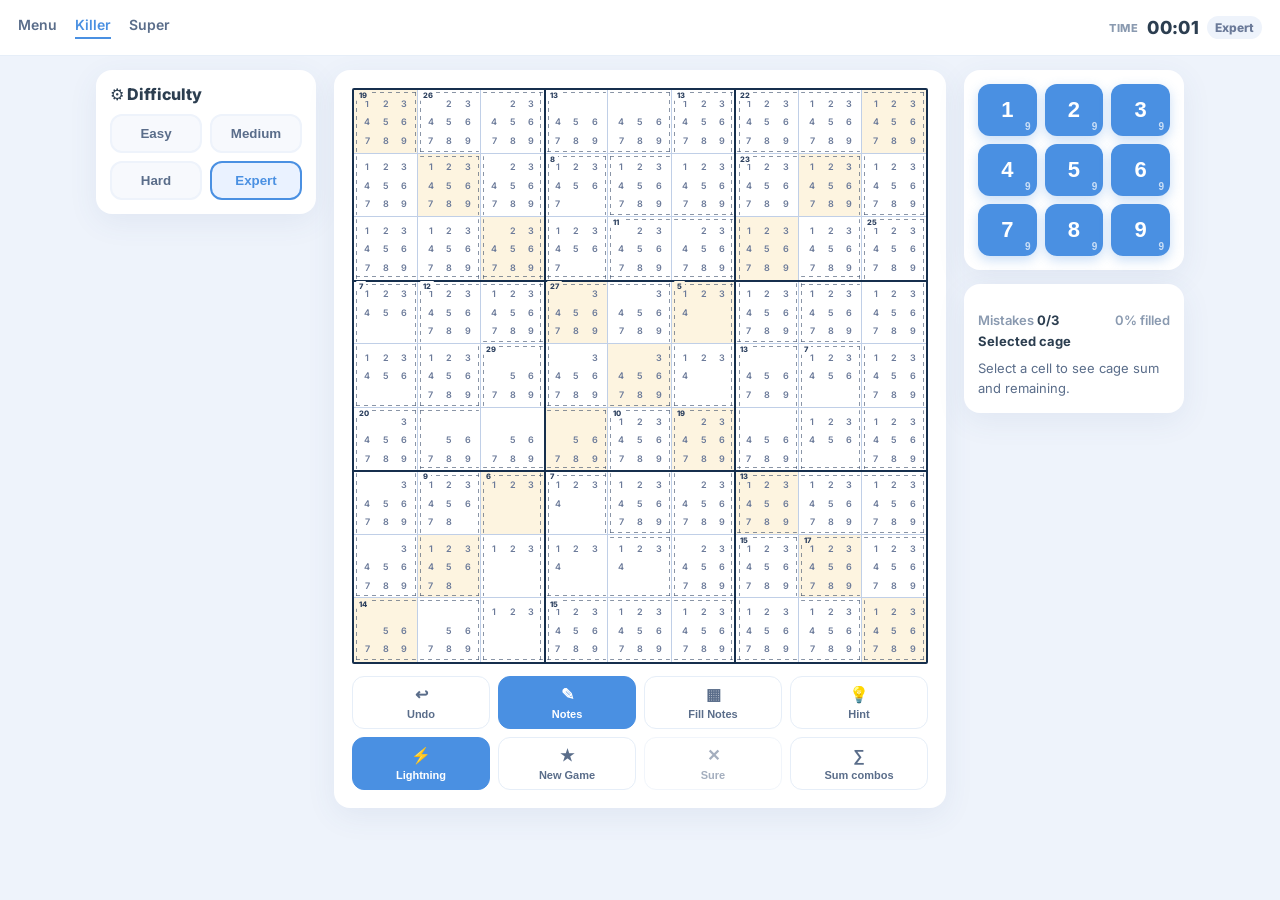
==== commit 357851d7: "Updates" ====
--- a/killer-sudoku/killer-sudoku.html
+++ b/killer-sudoku/killer-sudoku.html
@@ -5,9 +5,9 @@
 <meta name="viewport" content="width=device-width, initial-scale=1.0, viewport-fit=cover">
 <title>Killer Sudoku</title>
 <link href="https://fonts.googleapis.com/css2?family=Nunito:wght@600;700;800&family=Inter:wght@500;600;700&display=swap" rel="stylesheet">
-  <script type="module" crossorigin>(function(){let e=document.createElement(`link`).relList;if(e&&e.supports&&e.supports(`modulepreload`))return;for(let e of document.querySelectorAll(`link[rel="modulepreload"]`))n(e);new MutationObserver(e=>{for(let t of e)if(t.type===`childList`)for(let e of t.addedNodes)e.tagName===`LINK`&&e.rel===`modulepreload`&&n(e)}).observe(document,{childList:!0,subtree:!0});function t(e){let t={};return e.integrity&&(t.integrity=e.integrity),e.referrerPolicy&&(t.referrerPolicy=e.referrerPolicy),t.credentials=e.crossOrigin===`use-credentials`?`include`:e.crossOrigin===`anonymous`?`omit`:`same-origin`,t}function n(e){if(e.ep)return;e.ep=!0;let n=t(e);fetch(e.href,n)}})();var e={easy:{avg:3.8,max:5,min:1,label:`Easy`},medium:{avg:3,max:4,min:1,label:`Medium`},hard:{avg:2.4,max:4,min:1,label:`Hard`},expert:{avg:3,max:5,min:2,label:`Expert`}},t={2:{3:[[1,2]],4:[[1,3]],5:[[1,4],[2,3]],6:[[1,5],[2,4]],7:[[1,6],[2,5],[3,4]],8:[[1,7],[2,6],[3,5]],9:[[1,8],[2,7],[3,6],[4,5]],10:[[1,9],[2,8],[3,7],[4,6]],11:[[2,9],[3,8],[4,7],[5,6]],12:[[3,9],[4,8],[5,7]],13:[[4,9],[5,8],[6,7]],14:[[5,9],[6,8]],15:[[6,9],[7,8]],16:[[7,9]],17:[[8,9]]},3:{6:[[1,2,3]],7:[[1,2,4]],8:[[1,2,5],[1,3,4]],9:[[1,2,6],[1,3,5],[2,3,4]],10:[[1,2,7],[1,3,6],[1,4,5],[2,3,5]],11:[[1,2,8],[1,3,7],[1,4,6],[2,3,6],[2,4,5]],12:[[1,2,9],[1,3,8],[1,4,7],[1,5,6],[2,3,7],[2,4,6],[3,4,5]],13:[[1,3,9],[1,4,8],[1,5,7],[2,3,8],[2,4,7],[2,5,6],[3,4,6]],14:[[1,4,9],[1,5,8],[1,6,7],[2,3,9],[2,4,8],[2,5,7],[3,4,7],[3,5,6]],15:[[1,5,9],[1,6,8],[2,4,9],[2,5,8],[2,6,7],[3,4,8],[3,5,7],[4,5,6]],16:[[1,6,9],[1,7,8],[2,5,9],[2,6,8],[3,4,9],[3,5,8],[3,6,7],[4,5,7]],17:[[1,7,9],[2,6,9],[2,7,8],[3,5,9],[3,6,8],[4,5,8],[4,6,7]],18:[[1,8,9],[2,7,9],[3,6,9],[3,7,8],[4,5,9],[4,6,8],[5,6,7]],19:[[2,8,9],[3,7,9],[4,6,9],[4,7,8],[5,6,8]],20:[[3,8,9],[4,7,9],[5,6,9],[5,7,8]],21:[[4,8,9],[5,7,9],[6,7,8]],22:[[5,8,9],[6,7,9]],23:[[6,8,9]],24:[[7,8,9]]},4:{10:[[1,2,3,4]],11:[[1,2,3,5]],12:[[1,2,3,6],[1,2,4,5]],13:[[1,2,3,7],[1,2,4,6],[1,3,4,5]],14:[[1,2,3,8],[1,2,4,7],[1,2,5,6],[1,3,4,6],[2,3,4,5]],15:[[1,2,3,9],[1,2,4,8],[1,2,5,7],[1,3,4,7],[1,3,5,6],[2,3,4,6]],16:[[1,2,4,9],[1,2,5,8],[1,2,6,7],[1,3,4,8],[1,3,5,7],[1,4,5,6],[2,3,4,7],[2,3,5,6]],17:[[1,2,5,9],[1,2,6,8],[1,3,4,9],[1,3,5,8],[1,3,6,7],[1,4,5,7],[2,3,4,8],[2,3,5,7],[2,4,5,6]],18:[[1,2,6,9],[1,2,7,8],[1,3,5,9],[1,3,6,8],[1,4,5,8],[1,4,6,7],[2,3,4,9],[2,3,5,8],[2,3,6,7],[2,4,5,7],[3,4,5,6]],19:[[1,2,7,9],[1,3,6,9],[1,3,7,8],[1,4,5,9],[1,4,6,8],[1,5,6,7],[2,3,5,9],[2,3,6,8],[2,4,5,8],[2,4,6,7],[3,4,5,7]],20:[[1,2,8,9],[1,3,7,9],[1,4,6,9],[1,4,7,8],[1,5,6,8],[2,3,6,9],[2,3,7,8],[2,4,5,9],[2,4,6,8],[2,5,6,7],[3,4,5,8],[3,4,6,7]],21:[[1,3,8,9],[1,4,7,9],[1,5,6,9],[1,5,7,8],[2,3,7,9],[2,4,6,9],[2,4,7,8],[2,5,6,8],[3,4,5,9],[3,4,6,8],[3,5,6,7]],22:[[1,4,8,9],[1,5,7,9],[1,6,7,8],[2,3,8,9],[2,4,7,9],[2,5,6,9],[2,5,7,8],[3,4,6,9],[3,4,7,8],[3,5,6,8],[4,5,6,7]],23:[[1,5,8,9],[1,6,7,9],[2,4,8,9],[2,5,7,9],[2,6,7,8],[3,4,7,9],[3,5,6,9],[3,5,7,8],[4,5,6,8]],24:[[1,6,8,9],[2,5,8,9],[2,6,7,9],[3,4,8,9],[3,5,7,9],[3,6,7,8],[4,5,6,9],[4,5,7,8]],25:[[1,7,8,9],[2,6,8,9],[3,5,8,9],[3,6,7,9],[4,5,7,9],[4,6,7,8]],26:[[2,7,8,9],[3,6,8,9],[4,5,8,9],[4,6,7,9],[5,6,7,8]],27:[[3,7,8,9],[4,6,8,9],[5,6,7,9]],28:[[4,7,8,9],[5,6,8,9]],29:[[5,7,8,9]],30:[[6,7,8,9]]},5:{15:[[1,2,3,4,5]],16:[[1,2,3,4,6]],17:[[1,2,3,4,7],[1,2,3,5,6]],18:[[1,2,3,4,8],[1,2,3,5,7],[1,2,4,5,6]],19:[[1,2,3,4,9],[1,2,3,5,8],[1,2,3,6,7],[1,2,4,5,7],[1,3,4,5,6]],20:[[1,2,3,5,9],[1,2,3,6,8],[1,2,4,5,8],[1,2,4,6,7],[1,3,4,5,7],[2,3,4,5,6]],21:[[1,2,3,6,9],[1,2,3,7,8],[1,2,4,5,9],[1,2,4,6,8],[1,2,5,6,7],[1,3,4,5,8],[1,3,4,6,7],[2,3,4,5,7]],22:[[1,2,3,7,9],[1,2,4,6,9],[1,2,4,7,8],[1,2,5,6,8],[1,3,4,5,9],[1,3,4,6,8],[1,3,5,6,7],[2,3,4,5,8],[2,3,4,6,7]],23:[[1,2,3,8,9],[1,2,4,7,9],[1,2,5,6,9],[1,2,5,7,8],[1,3,4,6,9],[1,3,4,7,8],[1,3,5,6,8],[1,4,5,6,7],[2,3,4,5,9],[2,3,4,6,8],[2,3,5,6,7]],24:[[1,2,4,8,9],[1,2,5,7,9],[1,2,6,7,8],[1,3,4,7,9],[1,3,5,6,9],[1,3,5,7,8],[1,4,5,6,8],[2,3,4,6,9],[2,3,4,7,8],[2,3,5,6,8],[2,4,5,6,7]],25:[[1,2,5,8,9],[1,2,6,7,9],[1,3,4,8,9],[1,3,5,7,9],[1,3,6,7,8],[1,4,5,6,9],[1,4,5,7,8],[2,3,4,7,9],[2,3,5,6,9],[2,3,5,7,8],[2,4,5,6,8],[3,4,5,6,7]],26:[[1,2,6,8,9],[1,3,5,8,9],[1,3,6,7,9],[1,4,5,7,9],[1,4,6,7,8],[2,3,4,8,9],[2,3,5,7,9],[2,3,6,7,8],[2,4,5,6,9],[2,4,5,7,8],[3,4,5,6,8]],27:[[1,2,7,8,9],[1,3,6,8,9],[1,4,5,8,9],[1,4,6,7,9],[1,5,6,7,8],[2,3,5,8,9],[2,3,6,7,9],[2,4,5,7,9],[2,4,6,7,8],[3,4,5,6,9],[3,4,5,7,8]],28:[[1,3,7,8,9],[1,4,6,8,9],[1,5,6,7,9],[2,3,6,8,9],[2,4,5,8,9],[2,4,6,7,9],[2,5,6,7,8],[3,4,5,7,9],[3,4,6,7,8]],29:[[1,4,7,8,9],[1,5,6,8,9],[2,3,7,8,9],[2,4,6,8,9],[2,5,6,7,9],[3,4,5,8,9],[3,4,6,7,9],[3,5,6,7,8]],30:[[1,5,7,8,9],[2,4,7,8,9],[2,5,6,8,9],[3,4,6,8,9],[3,5,6,7,9],[4,5,6,7,8]],31:[[1,6,7,8,9],[2,5,7,8,9],[3,4,7,8,9],[3,5,6,8,9],[4,5,6,7,9]],32:[[2,6,7,8,9],[3,5,7,8,9],[4,5,6,8,9]],33:[[3,6,7,8,9],[4,5,7,8,9]],34:[[4,6,7,8,9]],35:[[5,6,7,8,9]]}},n={};for(let e of Object.keys(t))n[e]=new Set(Object.keys(t[e]).map(Number));n[1]=new Set([1,2,3,4,5,6,7,8,9]);function r(r){let i=r.saveKey,a=r.sumsKey,o=r.regionCount||0,s=`expert`,c,l,u,d,f,p,m,h=null,g=!0,_=!0,v=!0,y=null,b=0,x=0,S=0,C=null,w=!1,T=!1,E=[],D=[];function O(e){return document.getElementById(e)}function k(e){return document.querySelectorAll(e)}function A(){try{if(!c||!l||!f)return;localStorage.setItem(i,JSON.stringify({v:1,savedAt:Date.now(),difficulty:s,solution:c,cages:l,board:f,notes:p.map(e=>e.map(e=>[...e])),given:m,selected:h,isNoteMode:g,autoCheck:_,lightningMode:v,lightningDigit:y,mistakes:b,timerSec:S,gameOver:T,extraRegions:D}))}catch{}}function ee(){try{let t=localStorage.getItem(i);if(!t)return null;let n=JSON.parse(t);return!n||n.v!==1||!Array.isArray(n.solution)||n.solution.length!==9||!Array.isArray(n.cages)||!n.cages.length||!Array.isArray(n.board)||n.board.length!==9||!Array.isArray(n.notes)||n.notes.length!==9||!e[n.difficulty]?null:(s=n.difficulty,c=n.solution,l=n.cages,f=n.board,p=n.notes.map(e=>e.map(e=>new Set(e))),m=n.given,h=n.selected,g=!!n.isNoteMode,_=n.autoCheck!==!1,v=n.lightningMode!==!1,y=n.lightningDigit,b=n.mistakes||0,S=n.timerSec||0,T=!!n.gameOver,E=[],D=Array.isArray(n.extraRegions)?n.extraRegions.filter(([e,t])=>{let n=[];for(let r=e;r<e+3;r++)for(let e=t;e<t+3;e++)n.push(c[r][e]);return new Set(n).size===9}):[],ie(),!0)}catch{return null}}function j(){try{localStorage.removeItem(i)}catch{}}function te(){k(`.diff-btn`).forEach(e=>e.classList.toggle(`active`,e.dataset.diff===s)),O(`difficultyPill`).textContent=e[s].label,O(`mistakes`).textContent=`${b}/3`,oe(),V(),Q(),w=!1,window.APP_GAME_ID=++x,O(`pauseOverlay`).style.display=`none`,ue(),ce(),H(),T&&b>=3?ae():T&&$(),L()}function M(e){for(let t=e.length-1;t>0;t--){let n=Math.floor(Math.random()*(t+1));[e[t],e[n]]=[e[n],e[t]]}return e}function ne(){let e=Array(9).fill(0).map(()=>Array(9).fill(0));function t(t,n,r){for(let i=0;i<9;i++)if(e[t][i]===r||e[i][n]===r)return!1;if(t===n){for(let n=0;n<9;n++)if(n!==t&&e[n][n]===r)return!1}if(t+n===8)for(let i=0;i<9;i++){let a=i,o=8-i;if((a!==t||o!==n)&&e[a][o]===r)return!1}let i=Math.floor(t/3)*3,a=Math.floor(n/3)*3;for(let t=i;t<i+3;t++)for(let n=a;n<a+3;n++)if(e[t][n]===r)return!1;return!0}function n(r){if(r===81)return!0;let i=Math.floor(r/9),a=r%9;if(e[i][a]!==0)return n(r+1);let o=M([1,2,3,4,5,6,7,8,9].slice());for(let s of o)if(t(i,a,s)){if(e[i][a]=s,n(r+1))return!0;e[i][a]=0}return!1}for(let t=0;t<20;t++){for(let t=0;t<9;t++)for(let n=0;n<9;n++)e[t][n]=0;let t=M([1,2,3,4,5,6,7,8,9].slice());for(let n=0;n<9;n++)e[n][n]=t[n];if(n(0))return e}for(let t=0;t<9;t++)for(let n=0;n<9;n++)e[t][n]=0;return n(0),e}function re(t,r){let i=e[r],a=Array(9).fill(0).map(()=>Array(9).fill(!1)),o=[],s=[[1,0],[-1,0],[0,1],[0,-1]],c=i.min||1,l=0,u=[];for(let e=0;e<9;e++)for(let t=0;t<9;t++)u.push([e,t]);M(u);function d(e){let n=new Set;for(let[r,i]of e){let e=t[r][i];if(n.has(e))return!0;n.add(e)}return!1}function f(e,t){let r=n[e];return!r||r.has(t)}for(let[e,n]of u){if(a[e][n])continue;let u,d=null,f=!1;if(r===`expert`){if(l===0)u=5;else{let e=Math.random();u=e<.6?2:e<.89?3:e<.99?4:5}u===2&&(f=Math.random()<.9,d=f?Math.random()<.95:Math.random()<.5)}else u=Math.max(c,Math.min(i.max,Math.round(i.avg+(Math.random()*2-1)*1.2))),c===1&&Math.random()<.08&&(u=1);let p=[[e,n]],m=new Set([t[e][n]]);a[e][n]=!0;let h=[[e,n]];for(;p.length<u;){let r=[];for(let[e,n]of h)for(let[i,o]of s){let s=e+i,c=n+o;s>=0&&s<9&&c>=0&&c<9&&!a[s][c]&&!m.has(t[s][c])&&r.push([s,c])}if(!r.length)break;M(r);let i=r[0];if(u===2&&p.length===1){let a=f?r.filter(([r,i])=>t[e][n]+t[r][i]<=6):r,o=a.length?a:r;if(d!==null){let r=t[e][n]%2,a=o.filter(([e,n])=>t[e][n]%2===r===d);i=(a.length?a:o)[0]}else i=o[0]}if(a[i[0]][i[1]]=!0,p.push(i),m.add(t[i[0]][i[1]]),h.push(i),p.length>=7)break}let g=0;for(let[e,n]of p)g+=t[e][n];o.push({id:String(l++),cells:p,sum:g})}if(c>1){let e=0;for(;e<o.length;){if(o[e].cells.length>=c){e++;continue}let[n,r]=o[e].cells[0],a=new Set;for(let[t,i]of s){let s=n+t,c=r+i;if(s<0||s>=9||c<0||c>=9)continue;let l=o.findIndex((t,n)=>n!==e&&t.cells.some(([e,t])=>e===s&&t===c));l!==-1&&a.add(l)}let l=-1,u=1/0;for(let n of a){let r=[...o[n].cells,...o[e].cells];if(d(r))continue;let a=r.length;if(!f(a,r.reduce((e,[n,r])=>e+t[n][r],0)))continue;let s=r.length,c=s>i.max?100+s:s;c<u&&(u=c,l=n)}if(l===-1){for(let t of a){let n=[...o[t].cells,...o[e].cells];if(d(n))continue;let r=n.length,a=r>i.max?100+r:r;a<u&&(u=a,l=t)}if(l===-1){for(let t of a){let n=o[t].cells.length+o[e].cells.length,r=n>i.max?100+n:n;r<u&&(u=r,l=t)}if(l===-1){e++;continue}}}o[l].cells.push(...o[e].cells);let p=0;for(let[e,n]of o[l].cells)p+=t[e][n];o[l].sum=p,o.splice(e,1)}}function p(e){let t=0,n=0;for(let n=1;n<=e;n++)t+=n;for(let t=0;t<e;t++)n+=9-t;return[t,n]}let m=o.some(e=>{if(d(e.cells)||!f(e.cells.length,e.sum))return!0;let[t,n]=p(e.cells.length);return e.sum<t||e.sum>n});if(r===`expert`){let e=new Set(o.map(e=>e.cells.length));if(![2,3,4,5].every(t=>e.has(t)))return re(t,r)}return m?re(t,r):o}function ie(){u=Array(9).fill(0).map(()=>Array(9).fill(-1)),d={},l.forEach((e,t)=>{d[t]=e.sum,e.cells.forEach(([e,n])=>u[e][n]=t)})}function ae(){T=!0,clearInterval(C),w=!0;let e=O(`gameOverOverlay`);if(e){e.style.display=`grid`;let t=e.querySelector(`.game-over-title`);t&&(t.textContent=`Game Over`);let n=e.querySelector(`.game-over-mistakes`);n&&(n.textContent=b>=3?`You made 3 mistakes`:`You made ${b} mistake${b>1?`s`:``}`)}}function oe(){T=!1,w=!1;let e=O(`gameOverOverlay`);e&&(e.style.display=`none`);let t=O(`boardWrap`);t&&t.classList.remove(`solved`)}function se(e,t){if(!t||!e)return[];let n=[];for(let t=0;t<7;t++)for(let r=0;r<7;r++){if(t%3==0&&r%3==0)continue;let i=[];for(let n=t;n<t+3;n++)for(let t=r;t<r+3;t++)i.push(e[n][t]);new Set(i).size===9&&n.push([t,r])}let r=n.slice();M(r);let i=[];for(let e of r){if(i.length>=t)break;i.every(t=>Math.abs(t[0]-e[0])>=4||Math.abs(t[1]-e[1])>=4)&&i.push(e)}return i}function N(t){if(t&&(s=t),k(`.diff-btn`).forEach(e=>e.classList.toggle(`active`,e.dataset.diff===s)),O(`difficultyPill`).textContent=e[s].label,c=ne(),o>0){D=se(c,o);let e=0;for(;D.length<o&&e<150;)c=ne(),D=se(c,o),e++}l=re(c,s),ie(),f=Array(9).fill(0).map(()=>Array(9).fill(0)),p=Array(9).fill(0).map(()=>Array(9).fill(0).map(()=>new Set)),m=Array(9).fill(0).map(()=>Array(9).fill(!1)),h=null,b=0,g=!0,y=null,E=[],window.APP_GAME_ID=++x,oe(),O(`mistakes`).textContent=`0/3`,V(),Q();for(let e=0;e<9;e++)for(let t=0;t<9;t++){if(f[e][t]!==0||m[e][t]){p[e][t].clear();continue}let n=ve(e,t);p[e][t]=new Set(n)}le(),ce(),H(),A()}function ce(){clearInterval(C),C=setInterval(()=>{w||(S++,ue())},1e3)}function le(){S=0,w=!1,O(`pauseOverlay`).style.display=`none`;let e=O(`pauseBtn`);e&&(e.textContent=`⏸`),ue()}function ue(){let e=String(Math.floor(S/60)).padStart(2,`0`),t=String(S%60).padStart(2,`0`);O(`timer`).textContent=`${e}:${t}`}function de(){if(T)return;w=!w,O(`pauseOverlay`).style.display=w?`grid`:`none`;let e=O(`pauseBtn`);e&&(e.textContent=w?`▶`:`⏸`)}function P(){E.push({board:f.map(e=>e.slice()),notes:p.map(e=>e.map(e=>new Set(e))),mistakes:b}),E.length>100&&E.shift()}function F(){if(!E.length)return;let e=E.pop();f=e.board,p=e.notes,b=e.mistakes,O(`mistakes`).textContent=`${b}/3`,T&&b<3&&(oe(),ce()),H(),A()}function fe(){let e=Array(9).fill(0).map(()=>Array(9).fill(!1));for(let t=0;t<9;t++)for(let n=0;n<9;n++)if(f[t][n]){let r=f[t][n];for(let i=0;i<9;i++)i!==n&&f[t][i]===r&&(e[t][n]=e[t][i]=!0),i!==t&&f[i][n]===r&&(e[t][n]=e[i][n]=!0);let i=Math.floor(t/3)*3,a=Math.floor(n/3)*3;for(let o=i;o<i+3;o++)for(let i=a;i<a+3;i++)(o!==t||i!==n)&&f[o][i]===r&&(e[t][n]=!0,e[o][i]=!0);if(t===n)for(let i=0;i<9;i++)i!==t&&f[i][i]===r&&(e[t][n]=!0,e[i][i]=!0);if(t+n===8)for(let i=0;i<9;i++){let a=i,o=8-i;(a!==t||o!==n)&&f[a][o]===r&&(e[t][n]=!0,e[a][o]=!0)}}if(l.forEach(t=>{let n={},r=0,i=0;t.cells.forEach(([a,o])=>{let s=f[a][o];s&&(r+=s,i++,n[s]&&t.cells.forEach(([t,n])=>{f[t][n]===s&&(e[t][n]=!0)}),n[s]=!0)}),i===t.cells.length&&r!==t.sum&&t.cells.forEach(([t,n])=>e[t][n]=!0),i<t.cells.length&&r>=t.sum&&t.cells.forEach(([t,n])=>{f[t][n]&&(e[t][n]=!0)}),r>t.sum&&t.cells.forEach(([t,n])=>e[t][n]=!0)}),D&&D.length)for(let[t,n]of D){let r={};for(let e=t;e<=t+2;e++)for(let t=n;t<=n+2;t++){let n=f[e][t];n&&(r[n]=r[n]||[]).push([e,t])}for(let t in r)r[t].length>1&&r[t].forEach(([t,n])=>e[t][n]=!0)}if(c)for(let t=0;t<9;t++)for(let n=0;n<9;n++)f[t][n]&&c[t][n]&&f[t][n]!==c[t][n]&&(e[t][n]=!0);return e}function I(e,t){h=[e,t],H(),L()}function L(){let e=O(`cageDetail`);if(!h){e.textContent=`Select a cell to see cage sum and remaining.`;return}let[t,n]=h,r=u[t][n],i=l[r],a=0,o=0;i.cells.forEach(([e,t])=>{f[e][t]&&(a+=f[e][t],o++)});let s=i.sum-a,c=i.cells.length-o;e.innerHTML=`<b>Cage #${r+1}</b> — sum <b>${i.sum}</b> • ${i.cells.length} cells<br>
+  <script type="module" crossorigin>(function(){let e=document.createElement(`link`).relList;if(e&&e.supports&&e.supports(`modulepreload`))return;for(let e of document.querySelectorAll(`link[rel="modulepreload"]`))n(e);new MutationObserver(e=>{for(let t of e)if(t.type===`childList`)for(let e of t.addedNodes)e.tagName===`LINK`&&e.rel===`modulepreload`&&n(e)}).observe(document,{childList:!0,subtree:!0});function t(e){let t={};return e.integrity&&(t.integrity=e.integrity),e.referrerPolicy&&(t.referrerPolicy=e.referrerPolicy),t.credentials=e.crossOrigin===`use-credentials`?`include`:e.crossOrigin===`anonymous`?`omit`:`same-origin`,t}function n(e){if(e.ep)return;e.ep=!0;let n=t(e);fetch(e.href,n)}})();var e={easy:{avg:3.8,max:5,min:1,label:`Easy`},medium:{avg:3,max:4,min:1,label:`Medium`},hard:{avg:2.4,max:4,min:1,label:`Hard`},expert:{avg:3,max:5,min:2,label:`Expert`}},t={2:{3:[[1,2]],4:[[1,3]],5:[[1,4],[2,3]],6:[[1,5],[2,4]],7:[[1,6],[2,5],[3,4]],8:[[1,7],[2,6],[3,5]],9:[[1,8],[2,7],[3,6],[4,5]],10:[[1,9],[2,8],[3,7],[4,6]],11:[[2,9],[3,8],[4,7],[5,6]],12:[[3,9],[4,8],[5,7]],13:[[4,9],[5,8],[6,7]],14:[[5,9],[6,8]],15:[[6,9],[7,8]],16:[[7,9]],17:[[8,9]]},3:{6:[[1,2,3]],7:[[1,2,4]],8:[[1,2,5],[1,3,4]],9:[[1,2,6],[1,3,5],[2,3,4]],10:[[1,2,7],[1,3,6],[1,4,5],[2,3,5]],11:[[1,2,8],[1,3,7],[1,4,6],[2,3,6],[2,4,5]],12:[[1,2,9],[1,3,8],[1,4,7],[1,5,6],[2,3,7],[2,4,6],[3,4,5]],13:[[1,3,9],[1,4,8],[1,5,7],[2,3,8],[2,4,7],[2,5,6],[3,4,6]],14:[[1,4,9],[1,5,8],[1,6,7],[2,3,9],[2,4,8],[2,5,7],[3,4,7],[3,5,6]],15:[[1,5,9],[1,6,8],[2,4,9],[2,5,8],[2,6,7],[3,4,8],[3,5,7],[4,5,6]],16:[[1,6,9],[1,7,8],[2,5,9],[2,6,8],[3,4,9],[3,5,8],[3,6,7],[4,5,7]],17:[[1,7,9],[2,6,9],[2,7,8],[3,5,9],[3,6,8],[4,5,8],[4,6,7]],18:[[1,8,9],[2,7,9],[3,6,9],[3,7,8],[4,5,9],[4,6,8],[5,6,7]],19:[[2,8,9],[3,7,9],[4,6,9],[4,7,8],[5,6,8]],20:[[3,8,9],[4,7,9],[5,6,9],[5,7,8]],21:[[4,8,9],[5,7,9],[6,7,8]],22:[[5,8,9],[6,7,9]],23:[[6,8,9]],24:[[7,8,9]]},4:{10:[[1,2,3,4]],11:[[1,2,3,5]],12:[[1,2,3,6],[1,2,4,5]],13:[[1,2,3,7],[1,2,4,6],[1,3,4,5]],14:[[1,2,3,8],[1,2,4,7],[1,2,5,6],[1,3,4,6],[2,3,4,5]],15:[[1,2,3,9],[1,2,4,8],[1,2,5,7],[1,3,4,7],[1,3,5,6],[2,3,4,6]],16:[[1,2,4,9],[1,2,5,8],[1,2,6,7],[1,3,4,8],[1,3,5,7],[1,4,5,6],[2,3,4,7],[2,3,5,6]],17:[[1,2,5,9],[1,2,6,8],[1,3,4,9],[1,3,5,8],[1,3,6,7],[1,4,5,7],[2,3,4,8],[2,3,5,7],[2,4,5,6]],18:[[1,2,6,9],[1,2,7,8],[1,3,5,9],[1,3,6,8],[1,4,5,8],[1,4,6,7],[2,3,4,9],[2,3,5,8],[2,3,6,7],[2,4,5,7],[3,4,5,6]],19:[[1,2,7,9],[1,3,6,9],[1,3,7,8],[1,4,5,9],[1,4,6,8],[1,5,6,7],[2,3,5,9],[2,3,6,8],[2,4,5,8],[2,4,6,7],[3,4,5,7]],20:[[1,2,8,9],[1,3,7,9],[1,4,6,9],[1,4,7,8],[1,5,6,8],[2,3,6,9],[2,3,7,8],[2,4,5,9],[2,4,6,8],[2,5,6,7],[3,4,5,8],[3,4,6,7]],21:[[1,3,8,9],[1,4,7,9],[1,5,6,9],[1,5,7,8],[2,3,7,9],[2,4,6,9],[2,4,7,8],[2,5,6,8],[3,4,5,9],[3,4,6,8],[3,5,6,7]],22:[[1,4,8,9],[1,5,7,9],[1,6,7,8],[2,3,8,9],[2,4,7,9],[2,5,6,9],[2,5,7,8],[3,4,6,9],[3,4,7,8],[3,5,6,8],[4,5,6,7]],23:[[1,5,8,9],[1,6,7,9],[2,4,8,9],[2,5,7,9],[2,6,7,8],[3,4,7,9],[3,5,6,9],[3,5,7,8],[4,5,6,8]],24:[[1,6,8,9],[2,5,8,9],[2,6,7,9],[3,4,8,9],[3,5,7,9],[3,6,7,8],[4,5,6,9],[4,5,7,8]],25:[[1,7,8,9],[2,6,8,9],[3,5,8,9],[3,6,7,9],[4,5,7,9],[4,6,7,8]],26:[[2,7,8,9],[3,6,8,9],[4,5,8,9],[4,6,7,9],[5,6,7,8]],27:[[3,7,8,9],[4,6,8,9],[5,6,7,9]],28:[[4,7,8,9],[5,6,8,9]],29:[[5,7,8,9]],30:[[6,7,8,9]]},5:{15:[[1,2,3,4,5]],16:[[1,2,3,4,6]],17:[[1,2,3,4,7],[1,2,3,5,6]],18:[[1,2,3,4,8],[1,2,3,5,7],[1,2,4,5,6]],19:[[1,2,3,4,9],[1,2,3,5,8],[1,2,3,6,7],[1,2,4,5,7],[1,3,4,5,6]],20:[[1,2,3,5,9],[1,2,3,6,8],[1,2,4,5,8],[1,2,4,6,7],[1,3,4,5,7],[2,3,4,5,6]],21:[[1,2,3,6,9],[1,2,3,7,8],[1,2,4,5,9],[1,2,4,6,8],[1,2,5,6,7],[1,3,4,5,8],[1,3,4,6,7],[2,3,4,5,7]],22:[[1,2,3,7,9],[1,2,4,6,9],[1,2,4,7,8],[1,2,5,6,8],[1,3,4,5,9],[1,3,4,6,8],[1,3,5,6,7],[2,3,4,5,8],[2,3,4,6,7]],23:[[1,2,3,8,9],[1,2,4,7,9],[1,2,5,6,9],[1,2,5,7,8],[1,3,4,6,9],[1,3,4,7,8],[1,3,5,6,8],[1,4,5,6,7],[2,3,4,5,9],[2,3,4,6,8],[2,3,5,6,7]],24:[[1,2,4,8,9],[1,2,5,7,9],[1,2,6,7,8],[1,3,4,7,9],[1,3,5,6,9],[1,3,5,7,8],[1,4,5,6,8],[2,3,4,6,9],[2,3,4,7,8],[2,3,5,6,8],[2,4,5,6,7]],25:[[1,2,5,8,9],[1,2,6,7,9],[1,3,4,8,9],[1,3,5,7,9],[1,3,6,7,8],[1,4,5,6,9],[1,4,5,7,8],[2,3,4,7,9],[2,3,5,6,9],[2,3,5,7,8],[2,4,5,6,8],[3,4,5,6,7]],26:[[1,2,6,8,9],[1,3,5,8,9],[1,3,6,7,9],[1,4,5,7,9],[1,4,6,7,8],[2,3,4,8,9],[2,3,5,7,9],[2,3,6,7,8],[2,4,5,6,9],[2,4,5,7,8],[3,4,5,6,8]],27:[[1,2,7,8,9],[1,3,6,8,9],[1,4,5,8,9],[1,4,6,7,9],[1,5,6,7,8],[2,3,5,8,9],[2,3,6,7,9],[2,4,5,7,9],[2,4,6,7,8],[3,4,5,6,9],[3,4,5,7,8]],28:[[1,3,7,8,9],[1,4,6,8,9],[1,5,6,7,9],[2,3,6,8,9],[2,4,5,8,9],[2,4,6,7,9],[2,5,6,7,8],[3,4,5,7,9],[3,4,6,7,8]],29:[[1,4,7,8,9],[1,5,6,8,9],[2,3,7,8,9],[2,4,6,8,9],[2,5,6,7,9],[3,4,5,8,9],[3,4,6,7,9],[3,5,6,7,8]],30:[[1,5,7,8,9],[2,4,7,8,9],[2,5,6,8,9],[3,4,6,8,9],[3,5,6,7,9],[4,5,6,7,8]],31:[[1,6,7,8,9],[2,5,7,8,9],[3,4,7,8,9],[3,5,6,8,9],[4,5,6,7,9]],32:[[2,6,7,8,9],[3,5,7,8,9],[4,5,6,8,9]],33:[[3,6,7,8,9],[4,5,7,8,9]],34:[[4,6,7,8,9]],35:[[5,6,7,8,9]]}},n={};for(let e of Object.keys(t))n[e]=new Set(Object.keys(t[e]).map(Number));n[1]=new Set([1,2,3,4,5,6,7,8,9]);var r=Math.random;function i(e){for(let t=e.length-1;t>0;t--){let n=Math.floor(r()*(t+1));[e[t],e[n]]=[e[n],e[t]]}return e}function a(){let e=Array(9).fill(0).map(()=>Array(9).fill(0));function t(t,n,r){for(let i=0;i<9;i++)if(e[t][i]===r||e[i][n]===r)return!1;if(t===n){for(let n=0;n<9;n++)if(n!==t&&e[n][n]===r)return!1}if(t+n===8)for(let i=0;i<9;i++){let a=i,o=8-i;if((a!==t||o!==n)&&e[a][o]===r)return!1}let i=Math.floor(t/3)*3,a=Math.floor(n/3)*3;for(let t=i;t<i+3;t++)for(let n=a;n<a+3;n++)if(e[t][n]===r)return!1;return!0}function n(r){if(r===81)return!0;let a=Math.floor(r/9),o=r%9;if(e[a][o]!==0)return n(r+1);let s=i([1,2,3,4,5,6,7,8,9].slice());for(let i of s)if(t(a,o,i)){if(e[a][o]=i,n(r+1))return!0;e[a][o]=0}return!1}return e[0][0]=1+Math.floor(r()*9),n(0),e}function o(e,t){let n=new Set;for(let[r,i]of t){let t=e[r][i];if(n.has(t))return!0;n.add(t)}return!1}function s(e,t){let r=n[e];return!r||r.has(t)}function c(e){let t=0,n=0;for(let n=1;n<=e;n++)t+=n;for(let t=0;t<e;t++)n+=9-t;return[t,n]}function l(e,t,n,r){let i=[[1,0],[-1,0],[0,1],[0,-1]],a=0;for(;a<e.length;){if(e[a].cells.length>=r){a++;continue}let[s,c]=e[a].cells[0],l=new Set;for(let[t,n]of i){let r=s+t,i=c+n;if(r<0||r>=9||i<0||i>=9)continue;let o=e.findIndex((e,t)=>t!==a&&e.cells.some(([e,t])=>e===r&&t===i));o!==-1&&l.add(o)}let u=-1,d=1/0;for(let r of l){let i=[...e[r].cells,...e[a].cells];if(o(t,i))continue;let s=i.length,c=s>n.max?100+s:s;c<d&&(d=c,u=r)}if(u===-1){for(let t of l){let r=e[t].cells.length+e[a].cells.length,i=r>n.max?100+r:r;i<d&&(d=i,u=t)}if(u===-1){a++;continue}}e[u].cells.push(...e[a].cells);let f=0;for(let[n,r]of e[u].cells)f+=t[n][r];e[u].sum=f,e.splice(a,1)}return e}function u(e,t){return e.every(e=>{if(o(t,e.cells)||!s(e.cells.length,e.sum))return!1;let[n,r]=c(e.cells.length);return e.sum>=n&&e.sum<=r})}function d(t,n){let a=e[n],o=Array(9).fill(0).map(()=>Array(9).fill(!1)),s=[],c=[[1,0],[-1,0],[0,1],[0,-1]],f=a.min||1,p=0,m=[];for(let e=0;e<9;e++)for(let t=0;t<9;t++)m.push([e,t]);i(m);for(let[e,l]of m){if(o[e][l])continue;let u,d=null,m=!1;if(n===`expert`){if(p===0)u=5;else{let e=r();u=e<.6?2:e<.89?3:e<.99?4:5}u===2&&(m=r()<.9,d=m?r()<.95:r()<.5)}else u=Math.max(f,Math.min(a.max,Math.round(a.avg+(r()*2-1)*1.2))),f===1&&r()<.08&&(u=1);let h=[[e,l]],g=new Set([t[e][l]]);o[e][l]=!0;let _=[[e,l]];for(;h.length<u;){let n=[];for(let[e,r]of _)for(let[i,a]of c){let s=e+i,c=r+a;s>=0&&s<9&&c>=0&&c<9&&!o[s][c]&&!g.has(t[s][c])&&n.push([s,c])}if(!n.length)break;i(n);let r=n[0];if(u===2&&h.length===1){let i=m?n.filter(([n,r])=>t[e][l]+t[n][r]<=6):n,a=i.length?i:n;if(d!==null){let n=t[e][l]%2,i=a.filter(([e,r])=>t[e][r]%2===n===d);r=(i.length?i:a)[0]}else r=a[0]}if(o[r[0]][r[1]]=!0,h.push(r),g.add(t[r[0]][r[1]]),_.push(r),h.length>=7)break}let v=0;for(let[e,n]of h)v+=t[e][n];s.push({id:String(p++),cells:h,sum:v})}if(f>1&&l(s,t,a,f),n===`expert`){let e=new Set(s.map(e=>e.cells.length));if(![2,3,4,5].every(t=>e.has(t)))return d(t,n)}return u(s,t)?s:d(t,n)}function f(e,t){if(!t||!e)return[];let n=[];for(let t=0;t<7;t++)for(let r=0;r<7;r++){if(t%3==0&&r%3==0)continue;let i=[];for(let n=t;n<t+3;n++)for(let t=r;t<r+3;t++)i.push(e[n][t]);new Set(i).size===9&&n.push([t,r])}let r=n.slice();i(r);let a=[];for(let e of r){if(a.length>=t)break;a.every(t=>Math.abs(t[0]-e[0])>=4||Math.abs(t[1]-e[1])>=4)&&a.push(e)}return a}function p(e){let t=[];for(let e=0;e<7;e++)for(let n=0;n<7;n++)(e%3!=0||n%3!=0)&&t.push([e,n]);for(let n=0;n<300;n++){i(t);let n=[];for(let r of t){if(n.length>=e)break;n.every(e=>Math.abs(e[0]-r[0])>=4||Math.abs(e[1]-r[1])>=4)&&n.push(r)}if(n.length>=e)return n}return null}function m(e,t){let n=Array(81).fill(-1);e.forEach((e,t)=>{for(let r=e[0];r<e[0]+3;r++)for(let i=e[1];i<e[1]+3;i++)n[r*9+i]=t});let r=Array(81).fill(0),i=Array(9).fill(0),a=Array(9).fill(0),o=Array(9).fill(0),s=0,c=0,l=Array(e.length).fill(0),u=0,d=e=>{let t=0;for(;e;)e&=e-1,t++;return t};function f(e,t){let r=(e/3|0)*3+(t/3|0),u=1022&~(i[e]|a[t]|o[r]);e===t&&(u&=~s),e+t===8&&(u&=~c);let d=n[e*9+t];return d>=0&&(u&=~l[d]),u}function p(e,t){let u=e/9|0,d=e%9,f=(u/3|0)*3+(d/3|0),p=1<<t;r[e]=t,i[u]|=p,a[d]|=p,o[f]|=p,u===d&&(s|=p),u+d===8&&(c|=p);let m=n[e];m>=0&&(l[m]|=p)}function m(e,t){let u=e/9|0,d=e%9,f=(u/3|0)*3+(d/3|0),p=1<<t;r[e]=0,i[u]&=~p,a[d]&=~p,o[f]&=~p,u===d&&(s&=~p),u+d===8&&(c&=~p);let m=n[e];m>=0&&(l[m]&=~p)}function h(){let e=-1,n=10,i=0;for(let t=0;t<81;t++){if(r[t])continue;let a=f(t/9|0,t%9),o=d(a);if(o===0)return!1;if(o<n&&(n=o,e=t,i=a,o===1))break}if(e===-1)return!0;if(++u>t)return`abort`;let a=i;for(;a;){let t=a&-a;a^=t;let n=Math.log2(t);p(e,n);let r=h();if(r!==!1)return r;m(e,n)}return!1}return h()===!0?r.slice():null}function h(n){let r=n.saveKey,i=n.sumsKey,o=n.regionCount||0,s=`expert`,c,l,u,h,g,_,v,y=null,b=!0,x=!0,S=!0,C=null,w=0,ee=0,T=0,E=null,D=!1,O=!1,k=[],A=[];function j(e){return document.getElementById(e)}function M(e){return document.querySelectorAll(e)}function N(){try{if(!c||!l||!g)return;localStorage.setItem(r,JSON.stringify({v:1,savedAt:Date.now(),difficulty:s,solution:c,cages:l,board:g,notes:_.map(e=>e.map(e=>[...e])),given:v,selected:y,isNoteMode:b,autoCheck:x,lightningMode:S,lightningDigit:C,mistakes:w,timerSec:T,gameOver:O,extraRegions:A}))}catch{}}function te(){try{let t=localStorage.getItem(r);if(!t)return null;let n=JSON.parse(t);return!n||n.v!==1||!Array.isArray(n.solution)||n.solution.length!==9||!Array.isArray(n.cages)||!n.cages.length||!Array.isArray(n.board)||n.board.length!==9||!Array.isArray(n.notes)||n.notes.length!==9||!e[n.difficulty]?null:(s=n.difficulty,c=n.solution,l=n.cages,g=n.board,_=n.notes.map(e=>e.map(e=>new Set(e))),v=n.given,y=n.selected,b=!!n.isNoteMode,x=n.autoCheck!==!1,S=n.lightningMode!==!1,C=n.lightningDigit,w=n.mistakes||0,T=n.timerSec||0,O=!!n.gameOver,k=[],A=Array.isArray(n.extraRegions)?n.extraRegions.filter(([e,t])=>{let n=[];for(let r=e;r<e+3;r++)for(let e=t;e<t+3;e++)n.push(c[r][e]);return new Set(n).size===9}):[],ie(),!0)}catch{return null}}function ne(){try{localStorage.removeItem(r)}catch{}}function re(){M(`.diff-btn`).forEach(e=>e.classList.toggle(`active`,e.dataset.diff===s)),j(`difficultyPill`).textContent=e[s].label,j(`mistakes`).textContent=`${w}/3`,oe(),V(),Q(),D=!1,window.APP_GAME_ID=++ee,j(`pauseOverlay`).style.display=`none`,le(),se(),H(),O&&w>=3?ae():O&&$(),L()}function ie(){u=Array(9).fill(0).map(()=>Array(9).fill(-1)),h={},l.forEach((e,t)=>{h[t]=e.sum,e.cells.forEach(([e,n])=>u[e][n]=t)})}function ae(){O=!0,clearInterval(E),D=!0;let e=j(`gameOverOverlay`);if(e){e.style.display=`grid`;let t=e.querySelector(`.game-over-title`);t&&(t.textContent=`Game Over`);let n=e.querySelector(`.game-over-mistakes`);n&&(n.textContent=w>=3?`You made 3 mistakes`:`You made ${w} mistake${w>1?`s`:``}`)}}function oe(){O=!1,D=!1;let e=j(`gameOverOverlay`);e&&(e.style.display=`none`);let t=j(`boardWrap`);t&&t.classList.remove(`solved`)}function P(t){if(t&&(s=t),M(`.diff-btn`).forEach(e=>e.classList.toggle(`active`,e.dataset.diff===s)),j(`difficultyPill`).textContent=e[s].label,c=a(),o>0){let e=!1;for(let t=0;t<5&&!e;t++){let t=p(o);if(!t)break;let n=m(t,2e5);if(n){c=[];for(let e=0;e<9;e++)c.push(n.slice(e*9,e*9+9));A=t,e=!0}}e||(c=a(),A=f(c,o))}l=d(c,s),ie(),g=Array(9).fill(0).map(()=>Array(9).fill(0)),_=Array(9).fill(0).map(()=>Array(9).fill(0).map(()=>new Set)),v=Array(9).fill(0).map(()=>Array(9).fill(!1)),y=null,w=0,b=!0,C=null,k=[],window.APP_GAME_ID=++ee,oe(),j(`mistakes`).textContent=`0/3`,V(),Q();for(let e=0;e<9;e++)for(let t=0;t<9;t++){if(g[e][t]!==0||v[e][t]){_[e][t].clear();continue}let n=ve(e,t);_[e][t]=new Set(n)}ce(),se(),H(),N()}function se(){clearInterval(E),E=setInterval(()=>{D||(T++,le())},1e3)}function ce(){T=0,D=!1,j(`pauseOverlay`).style.display=`none`;let e=j(`pauseBtn`);e&&(e.textContent=`⏸`),le()}function le(){let e=String(Math.floor(T/60)).padStart(2,`0`),t=String(T%60).padStart(2,`0`);j(`timer`).textContent=`${e}:${t}`}function ue(){if(O)return;D=!D,j(`pauseOverlay`).style.display=D?`grid`:`none`;let e=j(`pauseBtn`);e&&(e.textContent=D?`▶`:`⏸`)}function F(){k.push({board:g.map(e=>e.slice()),notes:_.map(e=>e.map(e=>new Set(e))),mistakes:w}),k.length>100&&k.shift()}function de(){if(!k.length)return;let e=k.pop();g=e.board,_=e.notes,w=e.mistakes,j(`mistakes`).textContent=`${w}/3`,O&&w<3&&(oe(),se()),H(),N()}function fe(){let e=Array(9).fill(0).map(()=>Array(9).fill(!1));for(let t=0;t<9;t++)for(let n=0;n<9;n++)if(g[t][n]){let r=g[t][n];for(let i=0;i<9;i++)i!==n&&g[t][i]===r&&(e[t][n]=e[t][i]=!0),i!==t&&g[i][n]===r&&(e[t][n]=e[i][n]=!0);let i=Math.floor(t/3)*3,a=Math.floor(n/3)*3;for(let o=i;o<i+3;o++)for(let i=a;i<a+3;i++)(o!==t||i!==n)&&g[o][i]===r&&(e[t][n]=!0,e[o][i]=!0);if(t===n)for(let i=0;i<9;i++)i!==t&&g[i][i]===r&&(e[t][n]=!0,e[i][i]=!0);if(t+n===8)for(let i=0;i<9;i++){let a=i,o=8-i;(a!==t||o!==n)&&g[a][o]===r&&(e[t][n]=!0,e[a][o]=!0)}}if(l.forEach(t=>{let n={},r=0,i=0;t.cells.forEach(([a,o])=>{let s=g[a][o];s&&(r+=s,i++,n[s]&&t.cells.forEach(([t,n])=>{g[t][n]===s&&(e[t][n]=!0)}),n[s]=!0)}),i===t.cells.length&&r!==t.sum&&t.cells.forEach(([t,n])=>e[t][n]=!0),i<t.cells.length&&r>=t.sum&&t.cells.forEach(([t,n])=>{g[t][n]&&(e[t][n]=!0)}),r>t.sum&&t.cells.forEach(([t,n])=>e[t][n]=!0)}),A&&A.length)for(let[t,n]of A){let r={};for(let e=t;e<=t+2;e++)for(let t=n;t<=n+2;t++){let n=g[e][t];n&&(r[n]=r[n]||[]).push([e,t])}for(let t in r)r[t].length>1&&r[t].forEach(([t,n])=>e[t][n]=!0)}if(c)for(let t=0;t<9;t++)for(let n=0;n<9;n++)g[t][n]&&c[t][n]&&g[t][n]!==c[t][n]&&(e[t][n]=!0);return e}function I(e,t){y=[e,t],H(),L()}function L(){let e=j(`cageDetail`);if(!y){e.textContent=`Select a cell to see cage sum and remaining.`;return}let[t,n]=y,r=u[t][n],i=l[r],a=0,o=0;i.cells.forEach(([e,t])=>{g[e][t]&&(a+=g[e][t],o++)});let s=i.sum-a,c=i.cells.length-o;e.innerHTML=`<b>Cage #${r+1}</b> — sum <b>${i.sum}</b> • ${i.cells.length} cells<br>
     Filled ${o}/${i.cells.length} • current ${a} • remaining <b>${s}</b> ${c?`• ${c} empty`:`• <span style="color:var(--success)">complete</span>`}<br>
-    <span style="font-size:11px;color:var(--muted)">Cells: ${i.cells.map(([e,t])=>String.fromCharCode(65+t)+(e+1)).join(`, `)}</span>`}function R(e,t,n){if(D&&D.length)for(let r=0;r<D.length;r++){let i=D[r],a=i[0],o=i[1];if(e>=a&&e<=a+2&&t>=o&&t<=o+2)for(let r=a;r<=a+2;r++)for(let i=o;i<=o+2;i++)(r!==e||i!==t)&&p[r][i].delete(n)}}function pe(e,t,n){if(!D||!D.length)return!1;for(let r=0;r<D.length;r++){let i=D[r][0],a=D[r][1];if(e>=i&&e<=i+2&&t>=a&&t<=a+2){for(let r=i;r<=i+2;r++)for(let i=a;i<=a+2;i++)if(r!==e&&i!==t&&f[r][i]===n)return!0}}return!1}function z(e){if(T||!h)return;let[t,n]=h;if(!m[t][n]&&(g||f[t][n]===e||!pe(t,n,e))){if(P(),g){let r=p[t][n];r.has(e)?r.delete(e):r.add(e),f[t][n]&&(f[t][n]=0)}else{if(p[t][n].clear(),f[t][n]===e)f[t][n]=0;else{f[t][n]=e;for(let r=0;r<9;r++)r!==n&&p[t][r].delete(e),r!==t&&p[r][n].delete(e);let r=Math.floor(t/3)*3,i=Math.floor(n/3)*3;for(let a=r;a<r+3;a++)for(let r=i;r<i+3;r++)(a!==t||r!==n)&&p[a][r].delete(e);if(t===n)for(let n=0;n<9;n++)n!==t&&p[n][n].delete(e);if(t+n===8)for(let r=0;r<9;r++){let i=r,a=8-r;(i!==t||a!==n)&&p[i][a].delete(e)}R(t,n,e)}if(f[t][n]&&f[t][n]!==0&&c[t][n]!==f[t][n]&&_&&(b++,O(`mistakes`).textContent=`${b}/3`,b>=3)){H(),A(),ae();return}}H(),B()?(T=!0,be(),$(),A()):A()}}function me(){if(T||!h)return;let[e,t]=h;m[e][t]||(P(),f[e][t]=0,p[e][t].clear(),H(),A())}function he(){if(T)return;let e=[];for(let t=0;t<9;t++)for(let n=0;n<9;n++)f[t][n]===0&&e.push([t,n]);let t=e;if(t.length===0){let e=[];for(let t=0;t<9;t++)for(let n=0;n<9;n++)f[t][n]!==0&&f[t][n]!==c[t][n]&&e.push([t,n]);if(e.length===0)return;t=e}let[n,r]=t[Math.floor(Math.random()*t.length)];h=[n,r],P();let i=c[n][r];f[n][r]=i,p[n][r].clear();for(let e=0;e<9;e++)e!==r&&p[n][e].delete(i),e!==n&&p[e][r].delete(i);let a=Math.floor(n/3)*3,o=Math.floor(r/3)*3;for(let e=a;e<a+3;e++)for(let t=o;t<o+3;t++)(e!==n||t!==r)&&p[e][t].delete(i);if(n===r)for(let e=0;e<9;e++)e!==n&&p[e][e].delete(i);if(n+r===8)for(let e=0;e<9;e++){let t=e,a=8-e;(t!==n||a!==r)&&p[t][a].delete(i)}R(n,r,i),H(),B()?(T=!0,be(),$(),A()):A();let s=document.querySelector(`[data-r="${n}"][data-c="${r}"]`);s&&(s.classList.add(`hint`),setTimeout(()=>s.classList.remove(`hint`),600)),typeof L==`function`&&L()}function B(){for(let e=0;e<9;e++)for(let t=0;t<9;t++)if(f[e][t]!==c[e][t])return!1;for(let e=0;e<9;e++)for(let t=0;t<9;t++)if(f[e][t]===0)return!1;return clearInterval(C),j(),!0}function ge(){let e=fe(),t=!1;for(let n=0;n<9;n++)for(let r=0;r<9;r++)e[n][r]&&(t=!0);if(!t&&f.flat().every(e=>e!==0)){if(B(),!B())alert(`No errors found, but puzzle not yet solved — keep going!`);else return}alert(t?`There are mistakes highlighted in red — check cage sums and duplicates.`:`No errors so far — keep going!`),H()}function _e(){if(confirm(`Solve the puzzle? This will fill all cells.`)){for(let e=0;e<9;e++)for(let t=0;t<9;t++)f[e][t]=c[e][t],p[e][t].clear();H(),clearInterval(C)}}function V(){O(`notesBtn`).classList.toggle(`active`,g)}function ve(e,t){if(f[e][t]!==0)return[];let n=u[e][t],r=l[n],i=new Set,a=new Set,o=new Set,s=new Set,c=new Set,d=new Set;for(let n=0;n<9;n++)f[e][n]&&i.add(f[e][n]),f[n][t]&&a.add(f[n][t]);if(e===t)for(let e=0;e<9;e++)f[e][e]&&c.add(f[e][e]);if(e+t===8)for(let e=0;e<9;e++){let t=f[e][8-e];t&&d.add(t)}let p=Math.floor(e/3)*3,m=Math.floor(t/3)*3;for(let e=p;e<p+3;e++)for(let t=m;t<m+3;t++)f[e][t]&&o.add(f[e][t]);let h=new Set;for(let n of D||[]){let r=n[0],i=n[1];if(e>=r&&e<=r+2&&t>=i&&t<=i+2)for(let n=r;n<=r+2;n++)for(let r=i;r<=i+2;r++)(n!==e||r!==t)&&f[n][r]&&h.add(f[n][r])}let g=0,_=0;for(let[e,t]of r.cells){let n=f[e][t];n&&(s.add(n),g+=n,_++)}let v=[],y=r.cells.length,b=r.sum,x=y-(_+1);for(let n=1;n<=9;n++){if(i.has(n)||a.has(n)||o.has(n)||s.has(n)||h.has(n)||e===t&&c.has(n)||e+t===8&&d.has(n))continue;let r=g+n;if(!(x<0)){if(x===0){if(r!==b)continue}else{if(r>=b)continue;let e=new Set(s);e.add(n);let t=[];for(let n=1;n<=9;n++)e.has(n)||t.push(n);if(t.length<x)continue;t.sort((e,t)=>e-t);let i=0,a=0;for(let e=0;e<x;e++)i+=t[e];for(let e=0;e<x;e++)a+=t[t.length-1-e];if(r+i>b||r+a<b)continue}v.push(n)}}return v}let ye=null;function be(){ye&&=(clearInterval(ye),null)}function xe(){if(T)return;let e=0;if(!f.some(e=>e.some(e=>e===0)))return;P();for(let t=0;t<9;t++)for(let n=0;n<9;n++){if(f[t][n]!==0){p[t][n].clear();continue}if(m[t][n]){p[t][n].clear();continue}let r=ve(t,n);p[t][n]=new Set(r),r.length&&e++}H(),A();let t=O(`fillNotesBtn`);if(t){let e=t.innerHTML;t.innerHTML=`<i>✓</i> Filled`,t.classList.add(`active`),setTimeout(()=>{t.innerHTML=e,t.classList.remove(`active`)},900)}}function H(){let e=O(`grid`);e.innerHTML=``;let t;if(_)t=fe();else if(t=Array(9).fill(0).map(()=>Array(9).fill(!1)),c)for(let e=0;e<9;e++)for(let n=0;n<9;n++)f[e][n]&&c[e][n]&&f[e][n]!==c[e][n]&&(t[e][n]=!0);let n=h?f[h[0]][h[1]]:null,r=v?y:n&&n!==0?n:null,i=new Map;l.forEach((e,t)=>{let n=9,r=9,a=null;e.cells.forEach(([e,t])=>{(e<n||e===n&&t<r)&&(n=e,r=t,a=[e,t])}),i.set(t,a)});for(let n=0;n<9;n++)for(let a=0;a<9;a++){let o=f[n][a],s=document.createElement(`div`);s.className=`cell`,(a===2||a===5)&&s.classList.add(`box-right`),(n===2||n===5)&&s.classList.add(`box-bottom`),s.dataset.r=n,s.dataset.c=a,!v&&h&&h[0]===n&&h[1]===a?s.classList.add(`selected`):r&&o===r&&o!==0&&s.classList.add(`same-value`),t[n][a]&&s.classList.add(`error`),(n===a||n+a===8)&&s.classList.add(`diag`),m[n][a]?s.classList.add(`given`):o&&s.classList.add(`user`),f[n][a]===0&&p[n][a].size===1&&s.classList.add(`sure-note`);let d=u[n][a],x=l[d],S=i.get(d);if(S&&S[0]===n&&S[1]===a){let e=document.createElement(`div`);e.className=`cage-sum`,e.textContent=x.sum,s.appendChild(e),s.classList.add(`cage-has-sum`)}if(o)s.appendChild(document.createTextNode(o));else if(p[n][a].size){let e=document.createElement(`div`);e.className=`notes`;for(let t=1;t<=9;t++){let i=document.createElement(`span`),o=p[n][a].has(t);i.textContent=o?t:``,r&&o&&t===r&&i.classList.add(`note-hl`),e.appendChild(i)}s.appendChild(e)}let C=n===0||u[n-1][a]!==d,w=n===8||u[n+1][a]!==d,E=a===0||u[n][a-1]!==d,D=a===8||u[n][a+1]!==d,k=n===3||n===6,ee=n===2||n===5,j=a===3||a===6,te=a===2||a===5;if(C){let e=document.createElement(`div`);e.className=`cage-dash top`+(k?` on-bold`:``),s.appendChild(e)}if(w){let e=document.createElement(`div`);e.className=`cage-dash bottom`+(ee?` on-bold`:``),s.appendChild(e)}if(E){let e=document.createElement(`div`);e.className=`cage-dash left`+(j?` on-bold`:``),s.appendChild(e)}if(D){let e=document.createElement(`div`);e.className=`cage-dash right`+(te?` on-bold`:``),s.appendChild(e)}s.addEventListener(`click`,()=>{if(!T){if(v&&y){if(m[n][a]){I(n,a);return}if(g&&f[n][a]!==0){I(n,a);return}if(!g&&f[n][a]!==y&&pe(n,a,y)){h=[n,a],H();return}if(P(),g){if(f[n][a]!==0){I(n,a);return}let e=p[n][a];e.has(y)?e.delete(y):e.add(y)}else if(f[n][a]===y)f[n][a]=0;else{p[n][a].clear(),f[n][a]=y;for(let e=0;e<9;e++)e!==a&&p[n][e].delete(y),e!==n&&p[e][a].delete(y);let e=Math.floor(n/3)*3,t=Math.floor(a/3)*3;for(let r=e;r<e+3;r++)for(let e=t;e<t+3;e++)(r!==n||e!==a)&&p[r][e].delete(y);if(n===a)for(let e=0;e<9;e++)e!==n&&p[e][e].delete(y);if(n+a===8)for(let e=0;e<9;e++){let t=e,r=8-e;(t!==n||r!==a)&&p[t][r].delete(y)}if(R(n,a,y),c[n][a]!==y&&_&&(b++,O(`mistakes`).textContent=`${b}/3`,b>=3)){H(),A(),ae();return}}h=[n,a],H(),B()||A(),L();return}I(n,a)}}),e.appendChild(s)}let a=f.flat().filter(e=>e!==0).length;O(`progress`).textContent=`${Math.round(a/81*100)}% filled`,Se(),Q(),U()}function Se(){let e=Array(10).fill(0);f.flat().forEach(t=>{t&&e[t]++}),k(`.num`).forEach(t=>{let n=parseInt(t.dataset.n),r=9-e[n];t.querySelector(`small`).textContent=r>0?`${r}`:`✓`,t.disabled=!1,r===0?t.style.opacity=`.55`:t.style.opacity=`1`})}let Ce=O(`numpad`);for(let e=1;e<=9;e++){let t=document.createElement(`button`);t.className=`num`,t.dataset.n=e,t.innerHTML=`${e}<small></small>`,t.addEventListener(`click`,()=>{v&&je(e)||z(e)}),Ce.appendChild(t)}O(`newGameBtn`).addEventListener(`click`,()=>{confirm(`Start a new game? Your current progress will be lost.`)&&N()}),O(`restartBtn`)?.addEventListener(`click`,()=>{confirm(`Restart this puzzle?`)&&(f=Array(9).fill(0).map(()=>Array(9).fill(0)),p=Array(9).fill(0).map(()=>Array(9).fill(0).map(()=>new Set)),b=0,O(`mistakes`).textContent=`0/3`,E=[],h=null,H())}),O(`checkBtn`)?.addEventListener(`click`,ge),O(`solveBtn`)?.addEventListener(`click`,_e),O(`fillNotesBtn`).addEventListener(`click`,()=>{xe(),U()}),O(`undoBtn`).addEventListener(`click`,F),O(`notesBtn`).addEventListener(`click`,()=>{g=!g,V(),v&&y&&H(),Q(),A()}),O(`hintBtn`).addEventListener(`click`,he),O(`pauseBtn`)?.addEventListener(`click`,de),O(`sureBtn`).addEventListener(`click`,()=>{if(!T){if(!Ee()){let e=we();if(!e)return;P(),z(e[0],e[1],e[2])}H(),U(),L(),A(),B()&&(T=!0,be(),$(),A())}});function we(){let e=null;for(let t=0;t<9;t++)for(let n=0;n<9;n++){if(f[t][n]!==0)continue;let r=ve(t,n);if(r.length===1&&(e===null||r[0]<e[2])&&(e=[t,n,r[0]]),p[t][n].size===1){let r=[...p[t][n]][0];(e===null||r<e[2])&&(e=[t,n,r])}}return e}function Te(){let e=!1;for(let t=0;t<9;t++)for(let n=0;n<9;n++){if(f[t][n]!==0)continue;let r=document.querySelector(`[data-r="${t}"][data-c="${n}"] .notes`);if(!r)continue;let i=r.querySelectorAll(`span`),a=[],o=0;for(let e=1;e<=9;e++)if(o<i.length){let r=i[o],s=p[t][n].has(e);r.textContent=s?e:``,r.classList.remove(`single-note`),s&&a.push(r),o++}for(;o<i.length;)i[o].textContent=``,i[o].classList.remove(`single-note`),o++;a.length===1&&(e=!0,a[0].classList.add(`single-note`))}return e}function Ee(){if(T)return 0;let e=[];for(let t=0;t<9;t++)for(let n=0;n<9;n++){if(f[t][n]!==0)continue;let r=document.querySelector(`[data-r="${t}"][data-c="${n}"] .notes`);if(!r)continue;let i=r.querySelectorAll(`span`);for(let r of i)if(r.textContent&&r.classList.contains(`single-note`)){let i=parseInt(r.textContent,10);i>=1&&i<=9&&e.push([t,n,i]);break}}if(e.length===0)return 0;P();for(let[t,n,r]of e){f[t][n]=r,p[t][n].clear();for(let e=0;e<9;e++)e!==n&&p[t][e].delete(r),e!==t&&p[e][n].delete(r);let e=Math.floor(t/3)*3,i=Math.floor(n/3)*3;for(let a=e;a<e+3;a++)for(let e=i;e<i+3;e++)(a!==t||e!==n)&&p[a][e].delete(r);if(t===n)for(let e=0;e<9;e++)e!==t&&p[e][e].delete(r);if(t+n===8)for(let e=0;e<9;e++){let i=e,a=8-e;(i!==t||a!==n)&&p[i][a].delete(r)}R(t,n,r)}return e.length}function U(){let e=O(`sureBtn`);if(T){e.disabled=!0,e.innerHTML=`<i>✕</i> Sure`,e.classList.remove(`ready`);return}let t=Te();e.disabled=!t,t?(e.innerHTML=`<i>✓</i> Sure`,e.classList.add(`ready`),e.title=`Fill all highlighted single-note cells`):(e.innerHTML=`<i>✕</i> Sure`,e.classList.remove(`ready`),e.title=`No highlighted single-note cell`)}k(`.diff-btn`).forEach(t=>t.addEventListener(`click`,()=>{let n=t.dataset.diff;n!==s&&((f&&f.flat().some(e=>e!==0)||b>0)&&!confirm(`Switch to ${e[n].label}? Your current progress will be lost.`)||N(n))})),O(`autoCheckSwitch`)?.addEventListener(`click`,function(){_=!_,this.classList.toggle(`active`,_),H()}),O(`lightningSwitch`).addEventListener(`click`,function(){v=!v,v||(y=null),this.classList.toggle(`active`,v),Q(),H(),A()});let De=t,W=`3`,G=null,K=new Set,q=new Set,J=`include`;function Oe(){try{let e=localStorage.getItem(a);if(!e)return;let t=JSON.parse(e);t&&[`2`,`3`,`4`,`5`].includes(String(t.size))&&(W=String(t.size)),t&&Number.isInteger(t.sum)&&(G=t.sum),t&&Array.isArray(t.included)&&(K=new Set(t.included.filter(e=>e>=1&&e<=9))),t&&Array.isArray(t.excluded)&&(q=new Set(t.excluded.filter(e=>e>=1&&e<=9))),t&&(t.tapMode===`include`||t.tapMode===`exclude`)&&(J=t.tapMode)}catch{}}function Y(){try{localStorage.setItem(a,JSON.stringify({size:W,sum:G,included:[...K],excluded:[...q],tapMode:J}))}catch{}}function X(){let e=O(`sumsSize`),t=O(`sumsSum`),n=O(`sumsList`),r=O(`sumsCount`);if(!De){n.innerHTML=``,r.textContent=`Combo data unavailable.`,t.innerHTML=``;return}let i=parseInt(e.value,10);W=e.value;let a=Object.keys(De[i]||{}).map(Number).sort((e,t)=>e-t),o=t.value||(G==null?``:String(G));t.innerHTML=a.map(e=>`<option value="${e}">${e}</option>`).join(``),a.includes(parseInt(o,10))&&(t.value=o);let s=parseInt(t.value,10);G=s,Y();let c=(De[i]||{})[s]||[],l=[...K].sort((e,t)=>e-t),u=[...q].sort((e,t)=>e-t),d=c;l.length&&(d=d.filter(e=>l.every(t=>e.includes(t)))),u.length&&(d=d.filter(e=>!e.some(e=>q.has(e))));let f=[];l.length&&f.push(`with ${l.join(`, `)}`),u.length&&f.push(`excluding ${u.join(`, `)}`),r.innerHTML=`<b>${d.length}</b> combo${d.length===1?``:`s`} for <b>${i} cells</b> → sum <b>${s}</b>${f.length?` <span class="sums-filter-note">(${f.join(` • `)})</span>`:``}`;let p=[...new Set(c.flat())].sort((e,t)=>e-t),m=O(`sumsDigits`),h=p.map(e=>{let t=d.length?Math.round(d.filter(t=>t.includes(e)).length/d.length*100):0,n=t===100?` pct100`:t===0?` pct0`:``,r=t===0?` zero`:``,i=q.has(e)?`excluded`:K.has(e)?`included`:t===0?`excluded`:t===100?`included`:`neutral`,a=i===`included`?`<span class="digit-check">✓</span>`:i===`excluded`?`<span class="digit-x">✕</span>`:``,o=i===`included`?`Required`:i===`excluded`?`Excluded`:`Tap to ${J}`;return`<button class="digit-chip${r}" data-digit="${e}" data-state="${i}" aria-pressed="${i!==`neutral`}" title="${o} ${e} — in ${t}% of combos">${e}${a}<small class="${n.trim()}">${t}%</small></button>`}).join(``);m.innerHTML=`<div class="digits-head"><span class="digits-title">Digits that can appear (${p.length} unique)</span><span class="digits-actions"><button class="tap-switch${J===`include`?` on`:``}" id="sumsTapSwitch" role="switch" aria-checked="${J===`include`}" aria-label="Tap action: ${J}"><span class="tap-knob"></span><span class="tap-word tap-on">include</span><span class="tap-word tap-off">exclude</span></button><button class="digits-reset" id="sumsDigitsReset" title="Clear all required and banned digits">↺</button></span></div><div class="digits-chips">${h}</div>`,O(`sumsTapSwitch`).addEventListener(`click`,()=>{J=J===`include`?`exclude`:`include`,Y(),X()}),O(`sumsDigitsReset`).addEventListener(`click`,()=>{K=new Set,q=new Set,Y(),X()}),m.querySelectorAll(`.digit-chip`).forEach(e=>e.addEventListener(`click`,()=>{let t=parseInt(e.dataset.digit,10);J===`include`?K.has(t)?K.delete(t):(K.add(t),q.delete(t)):q.has(t)?q.delete(t):(q.add(t),K.delete(t)),Y(),X()})),n.innerHTML=d.map(e=>`<div class="sums-row"><span class="combo">${e.join(` + `)} = ${s}</span><span class="badge">${i} cells</span></div>`).join(``)}function ke(){let e=O(`sumsOverlay`),t=e.hidden;e.hidden=!1,t&&!O(`sumsSum`).options.length&&(Oe(),O(`sumsSize`).value=W,X()),O(`sumsClose`).focus(),document.addEventListener(`keydown`,Ae)}function Z(){O(`sumsOverlay`).hidden=!0,document.removeEventListener(`keydown`,Ae),O(`sumsBtn`).focus()}function Ae(e){e.key===`Escape`&&(Z(),e.stopPropagation())}document.addEventListener(`keydown`,e=>{if(T&&(e.key===`z`||e.key===`Z`)&&(e.ctrlKey||e.metaKey)){F(),e.preventDefault();return}if(!T){if(e.key===`n`||e.key===`N`){g=!g,V(),e.preventDefault();return}if(v&&e.key>=`1`&&e.key<=`9`){let t=parseInt(e.key,10);if(e.target&&e.target.closest&&e.target.closest(`input,textarea`))return;if(!h){je(t),e.preventDefault();return}}if(!h&&[`ArrowUp`,`ArrowDown`,`ArrowLeft`,`ArrowRight`].includes(e.key)&&(h=[4,4],H()),h){let[t,n]=h;if(e.key===`ArrowUp`)t=Math.max(0,t-1);else if(e.key===`ArrowDown`)t=Math.min(8,t+1);else if(e.key===`ArrowLeft`)n=Math.max(0,n-1);else if(e.key===`ArrowRight`)n=Math.min(8,n+1);else if(e.key>=`1`&&e.key<=`9`){z(parseInt(e.key));return}else if(e.key===`Backspace`||e.key===`Delete`||e.key===`0`){me();return}else return;h=[t,n],H(),L(),e.preventDefault()}}});function je(e){return v?(y=y===e?null:e,Q(),H(),U(),A(),!0):!1}function Q(){let e=O(`lightningSwitch`);e&&e.classList.toggle(`active`,v),k(`.num`).forEach(e=>{let t=parseInt(e.dataset.n,10);e.classList.toggle(`lightning-active`,!!v&&y===t)})}function $(){let e=O(`gameOverOverlay`);if(e){e.style.display=`grid`;let t=e.querySelector(`.game-over-title`);t&&(t.textContent=`🎉 Solved!`);let n=e.querySelector(`.game-over-mistakes`);n&&(n.textContent=`You made ${b} mistake${b>1?`s`:``}`)}}function Me(){window.addEventListener(`pagehide`,A),setInterval(A,15e3),O(`sumsBtn`).addEventListener(`click`,ke),O(`sumsClose`).addEventListener(`click`,Z),O(`sumsOverlay`).addEventListener(`click`,e=>{e.target.id===`sumsOverlay`&&Z()}),O(`sumsSize`).addEventListener(`change`,X),O(`sumsSum`).addEventListener(`change`,X),document.readyState===`loading`?document.addEventListener(`DOMContentLoaded`,Ne):Ne()}function Ne(){ee()?te():N(`expert`)}return{init:Me,newGame:N,setValue:z,erase:me,hint:he,undo:F,checkWin:B,doCheck:ge,solvePuzzle:_e,togglePause:de,updateNotesBtn:V,fillNotes:xe,fillAllSingleNotes:Ee,getErrors:fe,selectCell:I,updateCageInfo:L,render:H,saveGame:A,loadGame:ee,clearSave:j,openSumsModal:ke,closeSumsModal:Z,setExtraRegions:e=>{D=Array.isArray(e)?e:[]},getState:()=>({board:f,notes:p,solution:c,cages:l,selected:h,gameOver:T,mistakes:b,difficulty:s,lightningMode:v,lightningDigit:y,isNoteMode:g,autoCheck:_,history:E,timerSec:S,paused:w,extraRegions:D})}}var i=r({saveKey:`killer-sudoku-save-v1`,sumsKey:`killer-sudoku-sums-v1`});i.init(),window.KILLER_GAME=i,window.newGame=i.newGame,window.undo=i.undo,window.togglePause=i.togglePause;</script>
+    <span style="font-size:11px;color:var(--muted)">Cells: ${i.cells.map(([e,t])=>String.fromCharCode(65+t)+(e+1)).join(`, `)}</span>`}function R(e,t,n){if(A&&A.length)for(let r=0;r<A.length;r++){let i=A[r],a=i[0],o=i[1];if(e>=a&&e<=a+2&&t>=o&&t<=o+2)for(let r=a;r<=a+2;r++)for(let i=o;i<=o+2;i++)(r!==e||i!==t)&&_[r][i].delete(n)}}function pe(e,t,n){if(!A||!A.length)return!1;for(let r=0;r<A.length;r++){let i=A[r][0],a=A[r][1];if(e>=i&&e<=i+2&&t>=a&&t<=a+2){for(let r=i;r<=i+2;r++)for(let i=a;i<=a+2;i++)if(r!==e&&i!==t&&g[r][i]===n)return!0}}return!1}function z(e){if(O||!y)return;let[t,n]=y;if(!v[t][n]&&(b||g[t][n]===e||!pe(t,n,e))){if(F(),b){let r=_[t][n];r.has(e)?r.delete(e):r.add(e),g[t][n]&&(g[t][n]=0)}else{if(_[t][n].clear(),g[t][n]===e)g[t][n]=0;else{g[t][n]=e;for(let r=0;r<9;r++)r!==n&&_[t][r].delete(e),r!==t&&_[r][n].delete(e);let r=Math.floor(t/3)*3,i=Math.floor(n/3)*3;for(let a=r;a<r+3;a++)for(let r=i;r<i+3;r++)(a!==t||r!==n)&&_[a][r].delete(e);if(t===n)for(let n=0;n<9;n++)n!==t&&_[n][n].delete(e);if(t+n===8)for(let r=0;r<9;r++){let i=r,a=8-r;(i!==t||a!==n)&&_[i][a].delete(e)}R(t,n,e)}if(g[t][n]&&g[t][n]!==0&&c[t][n]!==g[t][n]&&x&&(w++,j(`mistakes`).textContent=`${w}/3`,w>=3)){H(),N(),ae();return}}H(),B()?(O=!0,be(),$(),N()):N()}}function me(){if(O||!y)return;let[e,t]=y;v[e][t]||(F(),g[e][t]=0,_[e][t].clear(),H(),N())}function he(){if(O)return;let e=[];for(let t=0;t<9;t++)for(let n=0;n<9;n++)g[t][n]===0&&e.push([t,n]);let t=e;if(t.length===0){let e=[];for(let t=0;t<9;t++)for(let n=0;n<9;n++)g[t][n]!==0&&g[t][n]!==c[t][n]&&e.push([t,n]);if(e.length===0)return;t=e}let[n,r]=t[Math.floor(Math.random()*t.length)];y=[n,r],F();let i=c[n][r];g[n][r]=i,_[n][r].clear();for(let e=0;e<9;e++)e!==r&&_[n][e].delete(i),e!==n&&_[e][r].delete(i);let a=Math.floor(n/3)*3,o=Math.floor(r/3)*3;for(let e=a;e<a+3;e++)for(let t=o;t<o+3;t++)(e!==n||t!==r)&&_[e][t].delete(i);if(n===r)for(let e=0;e<9;e++)e!==n&&_[e][e].delete(i);if(n+r===8)for(let e=0;e<9;e++){let t=e,a=8-e;(t!==n||a!==r)&&_[t][a].delete(i)}R(n,r,i),H(),B()?(O=!0,be(),$(),N()):N();let s=document.querySelector(`[data-r="${n}"][data-c="${r}"]`);s&&(s.classList.add(`hint`),setTimeout(()=>s.classList.remove(`hint`),600)),typeof L==`function`&&L()}function B(){for(let e=0;e<9;e++)for(let t=0;t<9;t++)if(g[e][t]!==c[e][t])return!1;for(let e=0;e<9;e++)for(let t=0;t<9;t++)if(g[e][t]===0)return!1;return clearInterval(E),ne(),!0}function ge(){let e=fe(),t=!1;for(let n=0;n<9;n++)for(let r=0;r<9;r++)e[n][r]&&(t=!0);if(!t&&g.flat().every(e=>e!==0)){if(B(),!B())alert(`No errors found, but puzzle not yet solved — keep going!`);else return}alert(t?`There are mistakes highlighted in red — check cage sums and duplicates.`:`No errors so far — keep going!`),H()}function _e(){if(confirm(`Solve the puzzle? This will fill all cells.`)){for(let e=0;e<9;e++)for(let t=0;t<9;t++)g[e][t]=c[e][t],_[e][t].clear();H(),clearInterval(E)}}function V(){j(`notesBtn`).classList.toggle(`active`,b)}function ve(e,t){if(g[e][t]!==0)return[];let n=u[e][t],r=l[n],i=new Set,a=new Set,o=new Set,s=new Set,c=new Set,d=new Set;for(let n=0;n<9;n++)g[e][n]&&i.add(g[e][n]),g[n][t]&&a.add(g[n][t]);if(e===t)for(let e=0;e<9;e++)g[e][e]&&c.add(g[e][e]);if(e+t===8)for(let e=0;e<9;e++){let t=g[e][8-e];t&&d.add(t)}let f=Math.floor(e/3)*3,p=Math.floor(t/3)*3;for(let e=f;e<f+3;e++)for(let t=p;t<p+3;t++)g[e][t]&&o.add(g[e][t]);let m=new Set;for(let n of A||[]){let r=n[0],i=n[1];if(e>=r&&e<=r+2&&t>=i&&t<=i+2)for(let n=r;n<=r+2;n++)for(let r=i;r<=i+2;r++)(n!==e||r!==t)&&g[n][r]&&m.add(g[n][r])}let h=0,_=0;for(let[e,t]of r.cells){let n=g[e][t];n&&(s.add(n),h+=n,_++)}let v=[],y=r.cells.length,b=r.sum,x=y-(_+1);for(let n=1;n<=9;n++){if(i.has(n)||a.has(n)||o.has(n)||s.has(n)||m.has(n)||e===t&&c.has(n)||e+t===8&&d.has(n))continue;let r=h+n;if(!(x<0)){if(x===0){if(r!==b)continue}else{if(r>=b)continue;let e=new Set(s);e.add(n);let t=[];for(let n=1;n<=9;n++)e.has(n)||t.push(n);if(t.length<x)continue;t.sort((e,t)=>e-t);let i=0,a=0;for(let e=0;e<x;e++)i+=t[e];for(let e=0;e<x;e++)a+=t[t.length-1-e];if(r+i>b||r+a<b)continue}v.push(n)}}return v}let ye=null;function be(){ye&&=(clearInterval(ye),null)}function xe(){if(O)return;let e=0;if(!g.some(e=>e.some(e=>e===0)))return;F();for(let t=0;t<9;t++)for(let n=0;n<9;n++){if(g[t][n]!==0){_[t][n].clear();continue}if(v[t][n]){_[t][n].clear();continue}let r=ve(t,n);_[t][n]=new Set(r),r.length&&e++}H(),N();let t=j(`fillNotesBtn`);if(t){let e=t.innerHTML;t.innerHTML=`<i>✓</i> Filled`,t.classList.add(`active`),setTimeout(()=>{t.innerHTML=e,t.classList.remove(`active`)},900)}}function H(){let e=j(`grid`);e.innerHTML=``;let t;if(x)t=fe();else if(t=Array(9).fill(0).map(()=>Array(9).fill(!1)),c)for(let e=0;e<9;e++)for(let n=0;n<9;n++)g[e][n]&&c[e][n]&&g[e][n]!==c[e][n]&&(t[e][n]=!0);let n=y?g[y[0]][y[1]]:null,r=S?C:n&&n!==0?n:null,i=new Map;l.forEach((e,t)=>{let n=9,r=9,a=null;e.cells.forEach(([e,t])=>{(e<n||e===n&&t<r)&&(n=e,r=t,a=[e,t])}),i.set(t,a)});for(let n=0;n<9;n++)for(let a=0;a<9;a++){let o=g[n][a],s=document.createElement(`div`);s.className=`cell`,(a===2||a===5)&&s.classList.add(`box-right`),(n===2||n===5)&&s.classList.add(`box-bottom`),s.dataset.r=n,s.dataset.c=a,!S&&y&&y[0]===n&&y[1]===a?s.classList.add(`selected`):r&&o===r&&o!==0&&s.classList.add(`same-value`),t[n][a]&&s.classList.add(`error`),(n===a||n+a===8)&&s.classList.add(`diag`),v[n][a]?s.classList.add(`given`):o&&s.classList.add(`user`),g[n][a]===0&&_[n][a].size===1&&s.classList.add(`sure-note`);let d=u[n][a],f=l[d],p=i.get(d);if(p&&p[0]===n&&p[1]===a){let e=document.createElement(`div`);e.className=`cage-sum`,e.textContent=f.sum,s.appendChild(e),s.classList.add(`cage-has-sum`)}if(o)s.appendChild(document.createTextNode(o));else if(_[n][a].size){let e=document.createElement(`div`);e.className=`notes`;for(let t=1;t<=9;t++){let i=document.createElement(`span`),o=_[n][a].has(t);i.textContent=o?t:``,r&&o&&t===r&&i.classList.add(`note-hl`),e.appendChild(i)}s.appendChild(e)}let m=n===0||u[n-1][a]!==d,h=n===8||u[n+1][a]!==d,ee=a===0||u[n][a-1]!==d,T=a===8||u[n][a+1]!==d,E=n===3||n===6,D=n===2||n===5,k=a===3||a===6,A=a===2||a===5;if(m){let e=document.createElement(`div`);e.className=`cage-dash top`+(E?` on-bold`:``),s.appendChild(e)}if(h){let e=document.createElement(`div`);e.className=`cage-dash bottom`+(D?` on-bold`:``),s.appendChild(e)}if(ee){let e=document.createElement(`div`);e.className=`cage-dash left`+(k?` on-bold`:``),s.appendChild(e)}if(T){let e=document.createElement(`div`);e.className=`cage-dash right`+(A?` on-bold`:``),s.appendChild(e)}s.addEventListener(`click`,()=>{if(!O){if(S&&C){if(v[n][a]){I(n,a);return}if(b&&g[n][a]!==0){I(n,a);return}if(!b&&g[n][a]!==C&&pe(n,a,C)){y=[n,a],H();return}if(F(),b){if(g[n][a]!==0){I(n,a);return}let e=_[n][a];e.has(C)?e.delete(C):e.add(C)}else if(g[n][a]===C)g[n][a]=0;else{_[n][a].clear(),g[n][a]=C;for(let e=0;e<9;e++)e!==a&&_[n][e].delete(C),e!==n&&_[e][a].delete(C);let e=Math.floor(n/3)*3,t=Math.floor(a/3)*3;for(let r=e;r<e+3;r++)for(let e=t;e<t+3;e++)(r!==n||e!==a)&&_[r][e].delete(C);if(n===a)for(let e=0;e<9;e++)e!==n&&_[e][e].delete(C);if(n+a===8)for(let e=0;e<9;e++){let t=e,r=8-e;(t!==n||r!==a)&&_[t][r].delete(C)}if(R(n,a,C),c[n][a]!==C&&x&&(w++,j(`mistakes`).textContent=`${w}/3`,w>=3)){H(),N(),ae();return}}y=[n,a],H(),B()||N(),L();return}I(n,a)}}),e.appendChild(s)}let a=g.flat().filter(e=>e!==0).length;j(`progress`).textContent=`${Math.round(a/81*100)}% filled`,Se(),Q(),U()}function Se(){let e=Array(10).fill(0);g.flat().forEach(t=>{t&&e[t]++}),M(`.num`).forEach(t=>{let n=parseInt(t.dataset.n),r=9-e[n];t.querySelector(`small`).textContent=r>0?`${r}`:`✓`,t.disabled=!1,r===0?t.style.opacity=`.55`:t.style.opacity=`1`})}let Ce=j(`numpad`);for(let e=1;e<=9;e++){let t=document.createElement(`button`);t.className=`num`,t.dataset.n=e,t.innerHTML=`${e}<small></small>`,t.addEventListener(`click`,()=>{S&&je(e)||z(e)}),Ce.appendChild(t)}j(`newGameBtn`).addEventListener(`click`,()=>{confirm(`Start a new game? Your current progress will be lost.`)&&P()}),j(`restartBtn`)?.addEventListener(`click`,()=>{confirm(`Restart this puzzle?`)&&(g=Array(9).fill(0).map(()=>Array(9).fill(0)),_=Array(9).fill(0).map(()=>Array(9).fill(0).map(()=>new Set)),w=0,j(`mistakes`).textContent=`0/3`,k=[],y=null,H())}),j(`checkBtn`)?.addEventListener(`click`,ge),j(`solveBtn`)?.addEventListener(`click`,_e),j(`fillNotesBtn`).addEventListener(`click`,()=>{xe(),U()}),j(`undoBtn`).addEventListener(`click`,de),j(`notesBtn`).addEventListener(`click`,()=>{b=!b,V(),S&&C&&H(),Q(),N()}),j(`hintBtn`).addEventListener(`click`,he),j(`pauseBtn`)?.addEventListener(`click`,ue),j(`sureBtn`).addEventListener(`click`,()=>{if(!O){if(!Ee()){let e=we();if(!e)return;F(),z(e[0],e[1],e[2])}H(),U(),L(),N(),B()&&(O=!0,be(),$(),N())}});function we(){let e=null;for(let t=0;t<9;t++)for(let n=0;n<9;n++){if(g[t][n]!==0)continue;let r=ve(t,n);if(r.length===1&&(e===null||r[0]<e[2])&&(e=[t,n,r[0]]),_[t][n].size===1){let r=[..._[t][n]][0];(e===null||r<e[2])&&(e=[t,n,r])}}return e}function Te(){let e=!1;for(let t=0;t<9;t++)for(let n=0;n<9;n++){if(g[t][n]!==0)continue;let r=document.querySelector(`[data-r="${t}"][data-c="${n}"] .notes`);if(!r)continue;let i=r.querySelectorAll(`span`),a=[],o=0;for(let e=1;e<=9;e++)if(o<i.length){let r=i[o],s=_[t][n].has(e);r.textContent=s?e:``,r.classList.remove(`single-note`),s&&a.push(r),o++}for(;o<i.length;)i[o].textContent=``,i[o].classList.remove(`single-note`),o++;a.length===1&&(e=!0,a[0].classList.add(`single-note`))}return e}function Ee(){if(O)return 0;let e=[];for(let t=0;t<9;t++)for(let n=0;n<9;n++){if(g[t][n]!==0)continue;let r=document.querySelector(`[data-r="${t}"][data-c="${n}"] .notes`);if(!r)continue;let i=r.querySelectorAll(`span`);for(let r of i)if(r.textContent&&r.classList.contains(`single-note`)){let i=parseInt(r.textContent,10);i>=1&&i<=9&&e.push([t,n,i]);break}}if(e.length===0)return 0;F();for(let[t,n,r]of e){g[t][n]=r,_[t][n].clear();for(let e=0;e<9;e++)e!==n&&_[t][e].delete(r),e!==t&&_[e][n].delete(r);let e=Math.floor(t/3)*3,i=Math.floor(n/3)*3;for(let a=e;a<e+3;a++)for(let e=i;e<i+3;e++)(a!==t||e!==n)&&_[a][e].delete(r);if(t===n)for(let e=0;e<9;e++)e!==t&&_[e][e].delete(r);if(t+n===8)for(let e=0;e<9;e++){let i=e,a=8-e;(i!==t||a!==n)&&_[i][a].delete(r)}R(t,n,r)}return e.length}function U(){let e=j(`sureBtn`);if(O){e.disabled=!0,e.innerHTML=`<i>✕</i> Sure`,e.classList.remove(`ready`);return}let t=Te();e.disabled=!t,t?(e.innerHTML=`<i>✓</i> Sure`,e.classList.add(`ready`),e.title=`Fill all highlighted single-note cells`):(e.innerHTML=`<i>✕</i> Sure`,e.classList.remove(`ready`),e.title=`No highlighted single-note cell`)}M(`.diff-btn`).forEach(t=>t.addEventListener(`click`,()=>{let n=t.dataset.diff;n!==s&&((g&&g.flat().some(e=>e!==0)||w>0)&&!confirm(`Switch to ${e[n].label}? Your current progress will be lost.`)||P(n))})),j(`autoCheckSwitch`)?.addEventListener(`click`,function(){x=!x,this.classList.toggle(`active`,x),H()}),j(`lightningSwitch`).addEventListener(`click`,function(){S=!S,S||(C=null),this.classList.toggle(`active`,S),Q(),H(),N()});let De=t,W=`3`,G=null,K=new Set,q=new Set,J=`include`;function Oe(){try{let e=localStorage.getItem(i);if(!e)return;let t=JSON.parse(e);t&&[`2`,`3`,`4`,`5`].includes(String(t.size))&&(W=String(t.size)),t&&Number.isInteger(t.sum)&&(G=t.sum),t&&Array.isArray(t.included)&&(K=new Set(t.included.filter(e=>e>=1&&e<=9))),t&&Array.isArray(t.excluded)&&(q=new Set(t.excluded.filter(e=>e>=1&&e<=9))),t&&(t.tapMode===`include`||t.tapMode===`exclude`)&&(J=t.tapMode)}catch{}}function Y(){try{localStorage.setItem(i,JSON.stringify({size:W,sum:G,included:[...K],excluded:[...q],tapMode:J}))}catch{}}function X(){let e=j(`sumsSize`),t=j(`sumsSum`),n=j(`sumsList`),r=j(`sumsCount`);if(!De){n.innerHTML=``,r.textContent=`Combo data unavailable.`,t.innerHTML=``;return}let i=parseInt(e.value,10);W=e.value;let a=Object.keys(De[i]||{}).map(Number).sort((e,t)=>e-t),o=t.value||(G==null?``:String(G));t.innerHTML=a.map(e=>`<option value="${e}">${e}</option>`).join(``),a.includes(parseInt(o,10))&&(t.value=o);let s=parseInt(t.value,10);G=s,Y();let c=(De[i]||{})[s]||[],l=[...K].sort((e,t)=>e-t),u=[...q].sort((e,t)=>e-t),d=c;l.length&&(d=d.filter(e=>l.every(t=>e.includes(t)))),u.length&&(d=d.filter(e=>!e.some(e=>q.has(e))));let f=[];l.length&&f.push(`with ${l.join(`, `)}`),u.length&&f.push(`excluding ${u.join(`, `)}`),r.innerHTML=`<b>${d.length}</b> combo${d.length===1?``:`s`} for <b>${i} cells</b> → sum <b>${s}</b>${f.length?` <span class="sums-filter-note">(${f.join(` • `)})</span>`:``}`;let p=[...new Set(c.flat())].sort((e,t)=>e-t),m=j(`sumsDigits`),h=p.map(e=>{let t=d.length?Math.round(d.filter(t=>t.includes(e)).length/d.length*100):0,n=t===100?` pct100`:t===0?` pct0`:``,r=t===0?` zero`:``,i=q.has(e)?`excluded`:K.has(e)?`included`:t===0?`excluded`:t===100?`included`:`neutral`,a=i===`included`?`<span class="digit-check">✓</span>`:i===`excluded`?`<span class="digit-x">✕</span>`:``,o=i===`included`?`Required`:i===`excluded`?`Excluded`:`Tap to ${J}`;return`<button class="digit-chip${r}" data-digit="${e}" data-state="${i}" aria-pressed="${i!==`neutral`}" title="${o} ${e} — in ${t}% of combos">${e}${a}<small class="${n.trim()}">${t}%</small></button>`}).join(``);m.innerHTML=`<div class="digits-head"><span class="digits-title">Digits that can appear (${p.length} unique)</span><span class="digits-actions"><button class="tap-switch${J===`include`?` on`:``}" id="sumsTapSwitch" role="switch" aria-checked="${J===`include`}" aria-label="Tap action: ${J}"><span class="tap-knob"></span><span class="tap-word tap-on">include</span><span class="tap-word tap-off">exclude</span></button><button class="digits-reset" id="sumsDigitsReset" title="Clear all required and banned digits">↺</button></span></div><div class="digits-chips">${h}</div>`,j(`sumsTapSwitch`).addEventListener(`click`,()=>{J=J===`include`?`exclude`:`include`,Y(),X()}),j(`sumsDigitsReset`).addEventListener(`click`,()=>{K=new Set,q=new Set,Y(),X()}),m.querySelectorAll(`.digit-chip`).forEach(e=>e.addEventListener(`click`,()=>{let t=parseInt(e.dataset.digit,10);J===`include`?K.has(t)?K.delete(t):(K.add(t),q.delete(t)):q.has(t)?q.delete(t):(q.add(t),K.delete(t)),Y(),X()})),n.innerHTML=d.map(e=>`<div class="sums-row"><span class="combo">${e.join(` + `)} = ${s}</span><span class="badge">${i} cells</span></div>`).join(``)}function ke(){let e=j(`sumsOverlay`),t=e.hidden;e.hidden=!1,t&&!j(`sumsSum`).options.length&&(Oe(),j(`sumsSize`).value=W,X()),j(`sumsClose`).focus(),document.addEventListener(`keydown`,Ae)}function Z(){j(`sumsOverlay`).hidden=!0,document.removeEventListener(`keydown`,Ae),j(`sumsBtn`).focus()}function Ae(e){e.key===`Escape`&&(Z(),e.stopPropagation())}document.addEventListener(`keydown`,e=>{if(O&&(e.key===`z`||e.key===`Z`)&&(e.ctrlKey||e.metaKey)){de(),e.preventDefault();return}if(!O){if(e.key===`n`||e.key===`N`){b=!b,V(),e.preventDefault();return}if(S&&e.key>=`1`&&e.key<=`9`){let t=parseInt(e.key,10);if(e.target&&e.target.closest&&e.target.closest(`input,textarea`))return;if(!y){je(t),e.preventDefault();return}}if(!y&&[`ArrowUp`,`ArrowDown`,`ArrowLeft`,`ArrowRight`].includes(e.key)&&(y=[4,4],H()),y){let[t,n]=y;if(e.key===`ArrowUp`)t=Math.max(0,t-1);else if(e.key===`ArrowDown`)t=Math.min(8,t+1);else if(e.key===`ArrowLeft`)n=Math.max(0,n-1);else if(e.key===`ArrowRight`)n=Math.min(8,n+1);else if(e.key>=`1`&&e.key<=`9`){z(parseInt(e.key));return}else if(e.key===`Backspace`||e.key===`Delete`||e.key===`0`){me();return}else return;y=[t,n],H(),L(),e.preventDefault()}}});function je(e){return S?(C=C===e?null:e,Q(),H(),U(),N(),!0):!1}function Q(){let e=j(`lightningSwitch`);e&&e.classList.toggle(`active`,S),M(`.num`).forEach(e=>{let t=parseInt(e.dataset.n,10);e.classList.toggle(`lightning-active`,!!S&&C===t)})}function $(){let e=j(`gameOverOverlay`);if(e){e.style.display=`grid`;let t=e.querySelector(`.game-over-title`);t&&(t.textContent=`🎉 Solved!`);let n=e.querySelector(`.game-over-mistakes`);n&&(n.textContent=`You made ${w} mistake${w>1?`s`:``}`)}}function Me(){window.addEventListener(`pagehide`,N),setInterval(N,15e3),j(`sumsBtn`).addEventListener(`click`,ke),j(`sumsClose`).addEventListener(`click`,Z),j(`sumsOverlay`).addEventListener(`click`,e=>{e.target.id===`sumsOverlay`&&Z()}),j(`sumsSize`).addEventListener(`change`,X),j(`sumsSum`).addEventListener(`change`,X),document.readyState===`loading`?document.addEventListener(`DOMContentLoaded`,Ne):Ne()}function Ne(){te()?re():P(`expert`)}return{init:Me,newGame:P,setValue:z,erase:me,hint:he,undo:de,checkWin:B,doCheck:ge,solvePuzzle:_e,togglePause:ue,updateNotesBtn:V,fillNotes:xe,fillAllSingleNotes:Ee,getErrors:fe,selectCell:I,updateCageInfo:L,render:H,saveGame:N,loadGame:te,clearSave:ne,openSumsModal:ke,closeSumsModal:Z,setExtraRegions:e=>{A=Array.isArray(e)?e:[]},getState:()=>({board:g,notes:_,solution:c,cages:l,selected:y,gameOver:O,mistakes:w,difficulty:s,lightningMode:S,lightningDigit:C,isNoteMode:b,autoCheck:x,history:k,timerSec:T,paused:D,extraRegions:A})}}var g=h({saveKey:`killer-sudoku-save-v1`,sumsKey:`killer-sudoku-sums-v1`});g.init(),window.KILLER_GAME=g,window.newGame=g.newGame,window.undo=g.undo,window.togglePause=g.togglePause;</script>
   <style rel="stylesheet" crossorigin>*{box-sizing:border-box;margin:0;padding:0}:root{--blue:#4a90e2;--blue-dark:#3a7bd5;--orange:#ff8a1e;--bg:#eef3fb;--card:#fff;--text:#2c3e50;--muted:#8a9ab0;--grid:#cbd8ec;--grid-inner:#c0cfe7;--grid-bold:#162f4d;--outer:#162f4d;--cage:#2b3f5e;--danger:#ff5a5a;--success:#3ec48a}body{background:var(--bg);color:var(--text);flex-direction:column;min-height:100vh;font-family:Inter,system-ui,sans-serif;display:flex}a{color:inherit;text-decoration:none}.topbar{z-index:10;background:#fff;border-bottom:1px solid #e6eef8;justify-content:space-between;align-items:center;height:56px;padding:0 18px;display:flex;position:sticky;top:0}.header-timer{flex-shrink:0;align-items:center;gap:8px;display:flex}.header-timer-label{color:var(--muted);letter-spacing:.08em;font-size:11px;font-weight:800}.header-timer .timer{font-size:18px}.header-timer .pill{font-size:12px}.brand{letter-spacing:-.02em;align-items:center;gap:10px;font-size:22px;font-weight:800;display:flex}.brand b{color:var(--blue)}.brand em{color:#ff8a1e;font-style:normal}.nav{color:#5a6d8a;gap:18px;font-size:14px;font-weight:600;display:flex}.nav a.active{color:var(--blue);border-bottom:2px solid var(--blue);padding-bottom:4px}.top-actions{align-items:center;gap:10px;display:flex}.btn{cursor:pointer;border:0;border-radius:10px;align-items:center;gap:8px;padding:9px 16px;font-weight:700;transition:all .15s;display:inline-flex}.btn-primary{background:var(--orange);color:#fff;box-shadow:0 4px 12px #ff8a1e59}.btn-primary:hover{filter:brightness(1.05);transform:translateY(-1px)}.btn-ghost{color:#5a6d8a;background:#eef3fb}.btn-ghost:hover{background:#e3ecfa}.icon-btn{cursor:pointer;background:#fff;border:1px solid #e6eef8;border-radius:12px;place-items:center;width:44px;height:44px;font-size:18px;display:grid}.icon-btn.active{background:var(--blue);color:#fff;border-color:var(--blue)}.wrap{grid-template-columns:220px 1fr 220px;align-items:start;gap:18px;width:100%;max-width:1120px;margin:14px auto;padding:0 16px;display:grid}.card{background:var(--card);border-radius:16px;padding:14px;box-shadow:0 8px 30px #3c5a8c14}.left-stack,.right-stack{flex-direction:column;gap:14px;display:flex}.timer-card{justify-content:space-between;align-items:center;padding:14px 16px;display:flex}.timer{letter-spacing:.02em;font-size:22px;font-weight:800}.pill{color:#6b7a99;background:#eef3fb;border-radius:999px;padding:4px 8px;font-size:12px;font-weight:800}.difficulty{grid-template-columns:1fr 1fr;gap:8px;display:grid}.diff-btn{cursor:pointer;color:#5a6d8a;background:#f7f9fd;border:2px solid #eef3fb;border-radius:12px;padding:10px;font-weight:800}.diff-btn.active{border-color:var(--blue);color:var(--blue);background:#eaf2ff}.stats{color:var(--muted);justify-content:space-between;font-size:13px;font-weight:600;display:flex}.stats b{color:var(--text)}.sums-overlay{z-index:50;background:#162f4d8c;place-items:center;padding:16px;display:grid;position:fixed;inset:0}.sums-overlay[hidden]{display:none}.sums-modal{background:#fff;border-radius:16px;flex-direction:column;width:min(420px,100%);max-height:min(70vh,560px);padding:16px;display:flex;box-shadow:0 16px 48px #162f4d4d}.sums-head{justify-content:space-between;align-items:center;margin-bottom:12px;display:flex}.sums-head h3{font-size:17px;font-weight:800}.sums-close{cursor:pointer;color:#5a6d8a;background:#f7f9fd;border:1px solid #e6eef8;border-radius:10px;width:36px;height:36px;font-size:14px}.sums-close:hover{border-color:var(--blue);color:var(--blue)}.sums-close:focus-visible{outline:3px solid var(--blue);outline-offset:2px}.sums-filters{grid-template-columns:1fr 1fr;gap:10px;margin-bottom:10px;display:grid}.sums-filters label{color:var(--muted);flex-direction:column;gap:6px;font-size:12px;font-weight:800;display:flex}.sums-filters select{color:var(--text);cursor:pointer;background:#f7f9fd;border:2px solid #eef3fb;border-radius:10px;padding:10px;font-family:inherit;font-size:14px;font-weight:800}.sums-filters select:focus-visible{outline:3px solid var(--blue);outline-offset:2px}.sums-count{color:var(--muted);margin-bottom:10px;font-size:13px;font-weight:600}.sums-count b{color:var(--text)}.sums-filter-note{color:var(--orange);font-size:11px;font-weight:800}.sums-digits{background:#eaf2ff;border-radius:10px;margin-bottom:10px;padding:10px 12px}.digits-title{color:#3a7bd5;font-size:12px;font-weight:800}.digits-head{justify-content:space-between;align-items:center;gap:10px;margin-bottom:8px;display:flex}.digits-actions{flex-shrink:0;align-items:center;gap:8px;display:flex}.digits-reset{color:#5a6d8a;cursor:pointer;touch-action:manipulation;background:#f7f9fd;border:2px solid #eef3fb;border-radius:50%;place-items:center;width:32px;height:32px;font-family:inherit;font-size:16px;font-weight:800;line-height:1;display:grid}.digits-reset:hover{border-color:var(--blue);color:var(--blue)}.digits-reset:focus-visible{outline:3px solid var(--blue);outline-offset:2px}.digits-hint{color:#5a6d8a;margin:0 0 8px;font-size:11px;font-weight:600}.tap-mode{align-items:center;gap:10px;margin-bottom:8px;display:flex}.tap-switch{background:var(--danger);cursor:pointer;touch-action:manipulation;border:0;border-radius:999px;flex-shrink:0;width:104px;height:32px;font-family:inherit;transition:background .2s;position:relative}.tap-switch.on{background:var(--success)}.tap-switch:focus-visible{outline:3px solid var(--blue);outline-offset:2px}.tap-switch .tap-knob{background:#fff;border-radius:50%;width:26px;height:26px;transition:left .2s;position:absolute;top:3px;left:3px;box-shadow:0 2px 5px #00000040}.tap-switch.on .tap-knob{left:75px}.tap-switch .tap-word{color:#fff;pointer-events:none;font-size:11px;font-weight:800;line-height:1;position:absolute;top:50%;transform:translateY(-50%)}.tap-switch .tap-on{display:none;left:10px}.tap-switch.on .tap-on{display:block}.tap-switch .tap-off{right:10px}.tap-switch.on .tap-off,.tap-mode{display:none}.digits-chips{flex-wrap:wrap;gap:6px;padding-bottom:9px;display:flex}.digit-chip{background:var(--blue);color:#fff;cursor:pointer;touch-action:manipulation;border:0;border-radius:8px;place-items:center;min-width:28px;height:28px;padding:0 8px;font-family:inherit;font-size:14px;font-weight:800;line-height:1;transition:opacity .15s,background .15s;display:inline-grid;position:relative}.digit-chip small{color:#3a7bd5;white-space:nowrap;background:#fff;border-radius:999px;padding:0 4px;font-size:8px;font-weight:800;line-height:1.5;position:absolute;bottom:-7px;left:50%;transform:translate(-50%);box-shadow:0 1px 3px #3c5a8c33}.digit-chip small.pct100{color:var(--success)}.digit-chip small.pct0{color:var(--danger)}.digit-chip.off small{text-decoration:line-through}.digit-chip[data-state=excluded]{color:#f7f9fd;opacity:.75;background:#c4d2e6}.digit-chip[data-state=excluded] .digit-x{background:var(--danger);color:#fff;border-radius:50%;place-items:center;width:16px;height:16px;font-size:10px;font-weight:800;line-height:1;display:grid;position:absolute;top:-6px;right:-6px}.digit-chip[data-state=included]{background:var(--success);color:#fff}.digit-chip[data-state=included] .digit-check{background:var(--success);color:#fff;border:2px solid #fff;border-radius:50%;place-items:center;width:16px;height:16px;font-size:9px;font-weight:800;line-height:1;display:grid;position:absolute;top:-6px;right:-6px}.digit-chip[data-state=excluded],.digit-chip[data-state=included]{text-decoration:none}.digit-chip:hover{filter:brightness(1.08)}.digit-chip:focus-visible{outline:3px solid var(--blue-dark);outline-offset:2px}.digit-chip[data-state=neutral] small{text-decoration:none}.digit-chip[data-state=excluded] small{text-decoration:line-through}.digit-chip.zero{color:#f7f9fd;opacity:.75;background:#c4d2e6}.digit-chip.zero small{text-decoration:line-through}.sums-list{flex-direction:column;gap:8px;min-height:0;display:flex;overflow-y:auto}.sums-row{font-variant-numeric:tabular-nums;letter-spacing:.02em;background:#f7f9fd;border-radius:10px;align-items:center;gap:8px;padding:9px 12px;font-weight:800;display:flex}.sums-row .combo{flex:1}.sums-row .badge{color:#6b7a99;background:#eef3fb;border-radius:999px;padding:2px 8px;font-size:11px;font-weight:800}.board-card{padding:18px}.board-wrap{aspect-ratio:1;border:2.8px solid var(--outer);-webkit-user-select:none;user-select:none;background:#fff;border-radius:2px;position:relative;overflow:hidden}.grid{background:#fff;grid-template-rows:repeat(9,1fr);grid-template-columns:repeat(9,1fr);width:100%;height:100%;display:grid;position:relative}.cell{cursor:pointer;background:#fff;justify-content:center;align-items:center;font-size:22px;font-weight:800;display:flex;position:relative;overflow:visible}.cell:before{content:"";border-right:1px solid var(--grid-inner);border-bottom:1px solid var(--grid-inner);pointer-events:none;z-index:0;position:absolute;inset:0}.cell:nth-child(9n):before{border-right:0}.cell:nth-child(n+73):before{border-bottom:0}.cell.box-right:before{border-right:0!important}.cell.box-bottom:before{border-bottom:0!important}.cell.selected,.cell.same-value{background:#b9d0ff!important}.cell.diag{background:#fdf4e0}.cell.error{color:var(--danger)!important;background:#ffe6e6!important}.cell.error.given,.cell.error.user{color:var(--danger)!important}.cell.given,.cell.user{color:#111}.cell.hint{animation:.35s pop}@keyframes pop{0%{transform:scale(.8)}to{transform:scale(1)}}.grid:after{content:"";pointer-events:none;z-index:4;background:linear-gradient(to right, var(--grid-bold) 2.2px, transparent 2.2px) 33.333% 0 / 2.2px 100% no-repeat, linear-gradient(to right, var(--grid-bold) 2.2px, transparent 2.2px) 66.666% 0 / 2.2px 100% no-repeat, linear-gradient(to bottom, var(--grid-bold) 2.2px, transparent 2.2px) 0 33.333% / 100% 2.2px no-repeat, linear-gradient(to bottom, var(--grid-bold) 2.2px, transparent 2.2px) 0 66.666% / 100% 2.2px no-repeat;position:absolute;inset:0}.cage-sum{color:var(--cage);letter-spacing:0;pointer-events:none;z-index:5;background:#fff;border-radius:1px;padding:1.5px 3px 1px;font-size:7.5px;font-weight:800;line-height:1;position:absolute;top:.6px;left:2px}.cage-dash{isolation:isolate}.cell.selected .cage-sum,.cell.same-value .cage-sum{background:#b9d0ff}.cell.diag .cage-sum{background:#fdf4e0}.cell.error .cage-sum{background:#ffe6e6}.cage-border{pointer-events:none;z-index:1;position:absolute;inset:0}.cage-dash{pointer-events:none;opacity:.55;border-radius:1px;position:absolute}.cage-dash.top{background:repeating-linear-gradient(to right,var(--cage) 0 4px, transparent 4px 8px);height:1px;top:2px;left:2px;right:2px}.cage-dash.bottom{background:repeating-linear-gradient(to right,var(--cage) 0 4px, transparent 4px 8px);height:1px;bottom:2px;left:2px;right:2px}.cage-dash.left{background:repeating-linear-gradient(to bottom,var(--cage) 0 4px, transparent 4px 8px);width:1px;top:2px;bottom:2px;left:2px}.cage-dash.right{background:repeating-linear-gradient(to bottom,var(--cage) 0 4px, transparent 4px 8px);width:1px;top:2px;bottom:2px;right:2px}.cage-dash.on-bold.top{top:3.2px}.cage-dash.on-bold.bottom{bottom:3.2px}.cage-dash.on-bold.left{left:3.2px}.cage-dash.on-bold.right{right:3.2px}.notes{color:#6b7a99;grid-template-rows:repeat(3,1fr);grid-template-columns:repeat(3,1fr);place-items:center;gap:0;font-size:9px;font-weight:600;line-height:1;display:grid;position:absolute;inset:4px}.notes span{text-align:center;border-radius:2px;justify-content:center;align-items:center;width:100%;height:100%;padding:0;line-height:1;transition:all .12s;display:flex}.notes span.note-hl{background:var(--blue);color:#fff;border-radius:2px;flex:0 0 12px;justify-content:center;place-self:center;align-items:center;width:12px;min-width:12px;max-width:12px;height:12px;min-height:12px;max-height:12px;padding:0;font-size:9px;font-weight:700;line-height:1;display:flex;box-shadow:0 1px 3px #4a90e259}.notes span.single-note{color:#fff;background:#3ec48a;border-radius:2px;flex:0 0 12px;justify-content:center;place-self:center;align-items:center;width:12px;min-width:12px;max-width:12px;height:12px;min-height:12px;max-height:12px;padding:0;font-size:9px;font-weight:700;line-height:1;display:flex;box-shadow:0 1px 3px #28823c59}.pause-overlay{z-index:5;-webkit-backdrop-filter:blur(4px);backdrop-filter:blur(4px);background:#ffffffeb;place-items:center;display:grid;position:absolute;inset:0}.pause-overlay h3{font-size:28px;font-weight:800}.controls-row{grid-template-columns:repeat(4,1fr);justify-content:center;gap:8px;margin-top:12px;display:grid}.ctrl{cursor:pointer;color:#5a6d8a;touch-action:manipulation;background:#fff;border:1px solid #e6eef8;border-radius:12px;flex-direction:column;justify-content:center;align-items:center;gap:4px;min-width:0;min-height:48px;padding:8px 4px;font-size:11px;font-weight:700;transition:border-color .15s,color .15s,transform .15s;display:flex}.ctrl:hover{border-color:var(--blue);color:var(--blue)}.ctrl.active{background:var(--blue);color:#fff;border-color:var(--blue)}.ctrl.ready{background:var(--success);color:#fff;border-color:var(--success)}.ctrl:disabled{opacity:.55;cursor:not-allowed}.ctrl:focus-visible,.diff-btn:focus-visible,.num:focus-visible,.icon-btn:focus-visible,.btn:focus-visible{outline:3px solid var(--blue);outline-offset:2px}.ctrl:active,.num:active,.diff-btn:active{transform:scale(.97)}.ctrl i{font-size:16px;font-style:normal}.numpad{grid-template-columns:repeat(3,1fr);gap:8px;display:grid}.num{background:var(--blue);color:#fff;cursor:pointer;touch-action:manipulation;border:0;border-radius:12px;height:52px;min-height:48px;font-size:22px;font-weight:800;transition:transform .15s,filter .15s;position:relative;box-shadow:0 4px 12px #4a90e24d}.num.lightning-active{outline:2px solid #ff8a1e;transform:translateY(-1px);box-shadow:0 6px 14px #162f4d8c;background:#162f4d!important}.num:hover{filter:brightness(1.05);transform:translateY(-1px)}.num small{opacity:.7;font-size:10px;position:absolute;bottom:4px;right:6px}.num:disabled{opacity:.35;cursor:not-allowed;transform:none}.action-grid{grid-template-columns:1fr 1fr;gap:8px;display:grid}.action-btn{cursor:pointer;background:#fff;border:1px solid #e6eef8;border-radius:12px;padding:12px;font-weight:800}.action-btn.primary{background:var(--orange);color:#fff;border-color:var(--orange)}.howto{color:#5a6d8a;font-size:13px;line-height:1.6}.howto h4{color:var(--text);margin-bottom:6px}.toggle{background:#f7f9fd;border-radius:12px;justify-content:space-between;align-items:center;padding:10px 12px;font-size:13px;font-weight:700;display:flex}.toggle .toggle-label{text-align:left;flex:1;align-items:center;gap:0;display:inline-flex}.toggle .toggle-icon{text-align:center;flex:0 0 18px;justify-content:center;align-items:center;width:18px;display:inline-flex}.toggle .switch{flex-shrink:0;margin-left:12px}.switch{cursor:pointer;background:#d6e2f2;border-radius:999px;width:44px;height:26px;transition:all .2s;position:relative}.switch:after{content:"";background:#fff;border-radius:50%;width:20px;height:20px;transition:all .2s;position:absolute;top:3px;left:3px;box-shadow:0 2px 6px #00000026}.switch.on{background:var(--blue)}.switch.on:after{left:21px}@media (width<=980px){.wrap{grid-template-columns:1fr;gap:12px;max-width:560px;padding:0 10px}.left-stack{order:3}.board-card{order:1}.right-stack{order:2}.card{border-radius:12px}.board-card{padding:12px}}@media (width<=600px){.topbar{flex-wrap:wrap;gap:6px;height:auto;min-height:48px;padding:8px 12px}.header-timer{gap:6px}.header-timer .timer{font-size:16px}.header-timer-label{font-size:10px}.nav{gap:12px;font-size:13px}.wrap{gap:10px;max-width:100%;margin:8px auto;padding:0 8px;overflow-x:hidden}.card{border-radius:12px;padding:10px;box-shadow:0 4px 16px #3c5a8c12}.timer-card{padding:10px 12px}.timer{font-size:18px}.board-card{padding:8px}.board-wrap{border-width:2px;border-radius:2px}.cell{font-size:clamp(15px,4.2vw,22px)}.cage-sum{padding:1px 2px;font-size:6px;top:.5px;left:1px}.notes{font-size:6px;inset:2.6px}.notes span.note-hl,.notes span.single-note{border-radius:2px;flex:0 0 9px;width:9px;min-width:9px;max-width:9px;height:9px;min-height:9px;max-height:9px;font-size:6px}.controls-row{grid-template-columns:repeat(4,1fr);gap:6px;margin-top:10px;display:grid}.ctrl{border-radius:10px;flex:none;min-width:0;min-height:46px;padding:6px 2px;font-size:10px}.ctrl i{font-size:14px}.numpad{gap:6px}.num{border-radius:10px;height:48px;min-height:48px;font-size:20px}.pill{font-size:11px}.difficulty{gap:6px}.diff-btn{border-radius:10px;padding:8px 6px;font-size:13px}.stats{font-size:12px}.toggle{border-radius:10px;padding:8px 10px;font-size:12px}.switch{width:40px;height:24px}.switch:after{width:18px;height:18px;top:3px;left:3px}.switch.on:after{left:19px}}@media (width<=430px){html{-webkit-overflow-scrolling:touch;overscroll-behavior-y:auto;height:auto;min-height:100dvh;overflow:hidden auto}body{-webkit-overflow-scrolling:touch;overscroll-behavior-y:auto;width:100%;max-width:400px;height:auto;min-height:100svh;padding-bottom:env(safe-area-inset-bottom);flex-direction:column;margin:0 auto;display:flex;overflow:hidden auto}.topbar{width:100%;max-width:400px;height:auto;min-height:40px;padding:4px calc(12px + env(safe-area-inset-right)) 6px calc(12px + env(safe-area-inset-left));padding-top:calc(4px + env(safe-area-inset-top));flex-wrap:wrap;flex:none;gap:4px 8px;margin:0 auto;overflow:visible}.topbar .nav{flex-shrink:0}.header-timer{flex-wrap:wrap;justify-content:flex-end;gap:6px}.header-timer .timer{font-size:15px}.header-timer-label{font-size:9px}.header-timer .pill{padding:3px 6px;font-size:10px}.wrap{flex-direction:column;flex:none;align-items:stretch;gap:6px;width:100%;max-width:400px;min-height:auto;margin:0 auto;padding:6px 8px 12px;display:flex;overflow:visible}.left-stack{flex:none;order:3;gap:6px}.board-card{flex:none;order:1;padding:8px}.right-stack{flex-direction:column;flex:none;order:2;gap:6px;display:flex}.right-stack .card:first-child{flex:none;padding:6px}.right-stack .card.howto{flex:none;padding:6px 8px}.card{border-radius:12px;padding:10px}.board-wrap{aspect-ratio:1;border-width:2.8px;flex:none;width:100%;max-width:368px;margin:0 auto}.controls-row{grid-template-columns:repeat(4,1fr);gap:5px;margin-top:6px;display:grid}.ctrl{border-radius:10px;flex:none;gap:2px;min-width:0;min-height:42px;padding:5px 1px;font-size:9px}.ctrl i{font-size:13px}.numpad{gap:5px}.num{border-radius:10px;height:44px;min-height:44px;font-size:17px}.num small{font-size:9px;bottom:3px;right:5px}.cell{font-size:17px}.cage-sum{padding:1.5px 3px 1px;font-size:6px;top:.6px;left:2px}.notes{font-size:7px!important;inset:4px!important}.notes span.note-hl,.notes span.single-note{border-radius:2px;flex:0 0 9px;width:9px;min-width:9px;max-width:9px;height:9px;min-height:9px;max-height:9px;font-size:7px}.timer-card{padding:8px 10px}.timer{font-size:17px}.left-stack .card:nth-child(2){padding:8px}.difficulty{gap:5px}.diff-btn{border-radius:10px;padding:6px 4px;font-size:12px}.toggle{border-radius:10px;padding:6px 8px;font-size:11px}.switch{width:36px;height:22px}.switch:after{width:16px;height:16px;top:3px;left:3px}.switch.on:after{left:17px}.howto{font-size:12px;line-height:1.4}.howto h4{margin-bottom:2px;font-size:12px}#cageDetail{font-size:11px;line-height:1.3}}.board-wrap.solved{box-shadow:0 0 0 4px var(--success), 0 8px 30px #3ec48a59}@media (width<=430px) and (height<=900px){.wrap{gap:6px;padding:6px 8px 0}.board-wrap{max-width:368px}.num{height:44px;min-height:44px}.controls-row{grid-template-columns:repeat(4,1fr);gap:5px;margin-top:6px;display:grid}}@media (width<=380px){body{max-width:100%;overflow-x:hidden}.topbar{max-width:100%}.wrap{max-width:100%;padding:0 6px;overflow-x:hidden}.board-wrap{max-width:100%}.board-card{padding:6px}.cell{font-size:clamp(14px,4.8vw,18px)}.controls-row{grid-template-columns:repeat(4,1fr);gap:5px;display:grid}.ctrl{flex:none;min-height:42px;padding:6px 1px;font-size:9px}.num{height:44px;min-height:44px;font-size:18px}.topbar{padding:6px 10px}}@media (width>=981px){.wrap{align-items:start}}@media (prefers-reduced-motion:reduce){.cell.hint{animation:none}.ctrl,.num,.btn{transition:none}.ctrl:active,.num:active,.diff-btn:active,.num:hover,.btn-primary:hover{transform:none}}
 /*$vite$:1*/</style>
 </head>
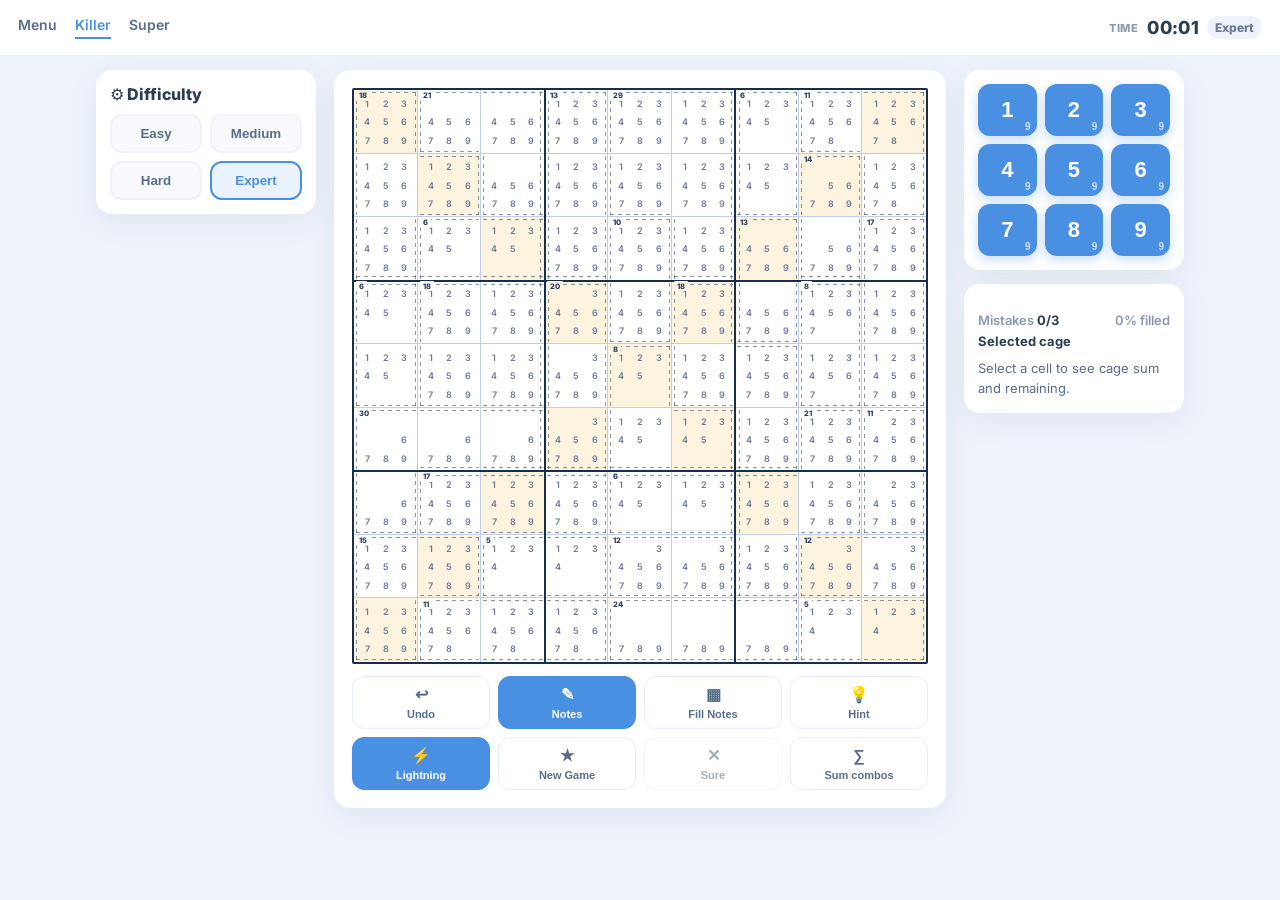
==== commit eba94f15: "Updates" ====
--- a/killer-sudoku/killer-sudoku.html
+++ b/killer-sudoku/killer-sudoku.html
@@ -5,7 +5,7 @@
 <meta name="viewport" content="width=device-width, initial-scale=1.0, viewport-fit=cover">
 <title>Killer Sudoku</title>
 <link href="https://fonts.googleapis.com/css2?family=Nunito:wght@600;700;800&family=Inter:wght@500;600;700&display=swap" rel="stylesheet">
-  <script type="module" crossorigin>(function(){let e=document.createElement(`link`).relList;if(e&&e.supports&&e.supports(`modulepreload`))return;for(let e of document.querySelectorAll(`link[rel="modulepreload"]`))n(e);new MutationObserver(e=>{for(let t of e)if(t.type===`childList`)for(let e of t.addedNodes)e.tagName===`LINK`&&e.rel===`modulepreload`&&n(e)}).observe(document,{childList:!0,subtree:!0});function t(e){let t={};return e.integrity&&(t.integrity=e.integrity),e.referrerPolicy&&(t.referrerPolicy=e.referrerPolicy),t.credentials=e.crossOrigin===`use-credentials`?`include`:e.crossOrigin===`anonymous`?`omit`:`same-origin`,t}function n(e){if(e.ep)return;e.ep=!0;let n=t(e);fetch(e.href,n)}})();var e={easy:{avg:3.8,max:5,min:1,label:`Easy`},medium:{avg:3,max:4,min:1,label:`Medium`},hard:{avg:2.4,max:4,min:1,label:`Hard`},expert:{avg:3,max:5,min:2,label:`Expert`}},t={2:{3:[[1,2]],4:[[1,3]],5:[[1,4],[2,3]],6:[[1,5],[2,4]],7:[[1,6],[2,5],[3,4]],8:[[1,7],[2,6],[3,5]],9:[[1,8],[2,7],[3,6],[4,5]],10:[[1,9],[2,8],[3,7],[4,6]],11:[[2,9],[3,8],[4,7],[5,6]],12:[[3,9],[4,8],[5,7]],13:[[4,9],[5,8],[6,7]],14:[[5,9],[6,8]],15:[[6,9],[7,8]],16:[[7,9]],17:[[8,9]]},3:{6:[[1,2,3]],7:[[1,2,4]],8:[[1,2,5],[1,3,4]],9:[[1,2,6],[1,3,5],[2,3,4]],10:[[1,2,7],[1,3,6],[1,4,5],[2,3,5]],11:[[1,2,8],[1,3,7],[1,4,6],[2,3,6],[2,4,5]],12:[[1,2,9],[1,3,8],[1,4,7],[1,5,6],[2,3,7],[2,4,6],[3,4,5]],13:[[1,3,9],[1,4,8],[1,5,7],[2,3,8],[2,4,7],[2,5,6],[3,4,6]],14:[[1,4,9],[1,5,8],[1,6,7],[2,3,9],[2,4,8],[2,5,7],[3,4,7],[3,5,6]],15:[[1,5,9],[1,6,8],[2,4,9],[2,5,8],[2,6,7],[3,4,8],[3,5,7],[4,5,6]],16:[[1,6,9],[1,7,8],[2,5,9],[2,6,8],[3,4,9],[3,5,8],[3,6,7],[4,5,7]],17:[[1,7,9],[2,6,9],[2,7,8],[3,5,9],[3,6,8],[4,5,8],[4,6,7]],18:[[1,8,9],[2,7,9],[3,6,9],[3,7,8],[4,5,9],[4,6,8],[5,6,7]],19:[[2,8,9],[3,7,9],[4,6,9],[4,7,8],[5,6,8]],20:[[3,8,9],[4,7,9],[5,6,9],[5,7,8]],21:[[4,8,9],[5,7,9],[6,7,8]],22:[[5,8,9],[6,7,9]],23:[[6,8,9]],24:[[7,8,9]]},4:{10:[[1,2,3,4]],11:[[1,2,3,5]],12:[[1,2,3,6],[1,2,4,5]],13:[[1,2,3,7],[1,2,4,6],[1,3,4,5]],14:[[1,2,3,8],[1,2,4,7],[1,2,5,6],[1,3,4,6],[2,3,4,5]],15:[[1,2,3,9],[1,2,4,8],[1,2,5,7],[1,3,4,7],[1,3,5,6],[2,3,4,6]],16:[[1,2,4,9],[1,2,5,8],[1,2,6,7],[1,3,4,8],[1,3,5,7],[1,4,5,6],[2,3,4,7],[2,3,5,6]],17:[[1,2,5,9],[1,2,6,8],[1,3,4,9],[1,3,5,8],[1,3,6,7],[1,4,5,7],[2,3,4,8],[2,3,5,7],[2,4,5,6]],18:[[1,2,6,9],[1,2,7,8],[1,3,5,9],[1,3,6,8],[1,4,5,8],[1,4,6,7],[2,3,4,9],[2,3,5,8],[2,3,6,7],[2,4,5,7],[3,4,5,6]],19:[[1,2,7,9],[1,3,6,9],[1,3,7,8],[1,4,5,9],[1,4,6,8],[1,5,6,7],[2,3,5,9],[2,3,6,8],[2,4,5,8],[2,4,6,7],[3,4,5,7]],20:[[1,2,8,9],[1,3,7,9],[1,4,6,9],[1,4,7,8],[1,5,6,8],[2,3,6,9],[2,3,7,8],[2,4,5,9],[2,4,6,8],[2,5,6,7],[3,4,5,8],[3,4,6,7]],21:[[1,3,8,9],[1,4,7,9],[1,5,6,9],[1,5,7,8],[2,3,7,9],[2,4,6,9],[2,4,7,8],[2,5,6,8],[3,4,5,9],[3,4,6,8],[3,5,6,7]],22:[[1,4,8,9],[1,5,7,9],[1,6,7,8],[2,3,8,9],[2,4,7,9],[2,5,6,9],[2,5,7,8],[3,4,6,9],[3,4,7,8],[3,5,6,8],[4,5,6,7]],23:[[1,5,8,9],[1,6,7,9],[2,4,8,9],[2,5,7,9],[2,6,7,8],[3,4,7,9],[3,5,6,9],[3,5,7,8],[4,5,6,8]],24:[[1,6,8,9],[2,5,8,9],[2,6,7,9],[3,4,8,9],[3,5,7,9],[3,6,7,8],[4,5,6,9],[4,5,7,8]],25:[[1,7,8,9],[2,6,8,9],[3,5,8,9],[3,6,7,9],[4,5,7,9],[4,6,7,8]],26:[[2,7,8,9],[3,6,8,9],[4,5,8,9],[4,6,7,9],[5,6,7,8]],27:[[3,7,8,9],[4,6,8,9],[5,6,7,9]],28:[[4,7,8,9],[5,6,8,9]],29:[[5,7,8,9]],30:[[6,7,8,9]]},5:{15:[[1,2,3,4,5]],16:[[1,2,3,4,6]],17:[[1,2,3,4,7],[1,2,3,5,6]],18:[[1,2,3,4,8],[1,2,3,5,7],[1,2,4,5,6]],19:[[1,2,3,4,9],[1,2,3,5,8],[1,2,3,6,7],[1,2,4,5,7],[1,3,4,5,6]],20:[[1,2,3,5,9],[1,2,3,6,8],[1,2,4,5,8],[1,2,4,6,7],[1,3,4,5,7],[2,3,4,5,6]],21:[[1,2,3,6,9],[1,2,3,7,8],[1,2,4,5,9],[1,2,4,6,8],[1,2,5,6,7],[1,3,4,5,8],[1,3,4,6,7],[2,3,4,5,7]],22:[[1,2,3,7,9],[1,2,4,6,9],[1,2,4,7,8],[1,2,5,6,8],[1,3,4,5,9],[1,3,4,6,8],[1,3,5,6,7],[2,3,4,5,8],[2,3,4,6,7]],23:[[1,2,3,8,9],[1,2,4,7,9],[1,2,5,6,9],[1,2,5,7,8],[1,3,4,6,9],[1,3,4,7,8],[1,3,5,6,8],[1,4,5,6,7],[2,3,4,5,9],[2,3,4,6,8],[2,3,5,6,7]],24:[[1,2,4,8,9],[1,2,5,7,9],[1,2,6,7,8],[1,3,4,7,9],[1,3,5,6,9],[1,3,5,7,8],[1,4,5,6,8],[2,3,4,6,9],[2,3,4,7,8],[2,3,5,6,8],[2,4,5,6,7]],25:[[1,2,5,8,9],[1,2,6,7,9],[1,3,4,8,9],[1,3,5,7,9],[1,3,6,7,8],[1,4,5,6,9],[1,4,5,7,8],[2,3,4,7,9],[2,3,5,6,9],[2,3,5,7,8],[2,4,5,6,8],[3,4,5,6,7]],26:[[1,2,6,8,9],[1,3,5,8,9],[1,3,6,7,9],[1,4,5,7,9],[1,4,6,7,8],[2,3,4,8,9],[2,3,5,7,9],[2,3,6,7,8],[2,4,5,6,9],[2,4,5,7,8],[3,4,5,6,8]],27:[[1,2,7,8,9],[1,3,6,8,9],[1,4,5,8,9],[1,4,6,7,9],[1,5,6,7,8],[2,3,5,8,9],[2,3,6,7,9],[2,4,5,7,9],[2,4,6,7,8],[3,4,5,6,9],[3,4,5,7,8]],28:[[1,3,7,8,9],[1,4,6,8,9],[1,5,6,7,9],[2,3,6,8,9],[2,4,5,8,9],[2,4,6,7,9],[2,5,6,7,8],[3,4,5,7,9],[3,4,6,7,8]],29:[[1,4,7,8,9],[1,5,6,8,9],[2,3,7,8,9],[2,4,6,8,9],[2,5,6,7,9],[3,4,5,8,9],[3,4,6,7,9],[3,5,6,7,8]],30:[[1,5,7,8,9],[2,4,7,8,9],[2,5,6,8,9],[3,4,6,8,9],[3,5,6,7,9],[4,5,6,7,8]],31:[[1,6,7,8,9],[2,5,7,8,9],[3,4,7,8,9],[3,5,6,8,9],[4,5,6,7,9]],32:[[2,6,7,8,9],[3,5,7,8,9],[4,5,6,8,9]],33:[[3,6,7,8,9],[4,5,7,8,9]],34:[[4,6,7,8,9]],35:[[5,6,7,8,9]]}},n={};for(let e of Object.keys(t))n[e]=new Set(Object.keys(t[e]).map(Number));n[1]=new Set([1,2,3,4,5,6,7,8,9]);var r=Math.random;function i(e){for(let t=e.length-1;t>0;t--){let n=Math.floor(r()*(t+1));[e[t],e[n]]=[e[n],e[t]]}return e}function a(){let e=Array(9).fill(0).map(()=>Array(9).fill(0));function t(t,n,r){for(let i=0;i<9;i++)if(e[t][i]===r||e[i][n]===r)return!1;if(t===n){for(let n=0;n<9;n++)if(n!==t&&e[n][n]===r)return!1}if(t+n===8)for(let i=0;i<9;i++){let a=i,o=8-i;if((a!==t||o!==n)&&e[a][o]===r)return!1}let i=Math.floor(t/3)*3,a=Math.floor(n/3)*3;for(let t=i;t<i+3;t++)for(let n=a;n<a+3;n++)if(e[t][n]===r)return!1;return!0}function n(r){if(r===81)return!0;let a=Math.floor(r/9),o=r%9;if(e[a][o]!==0)return n(r+1);let s=i([1,2,3,4,5,6,7,8,9].slice());for(let i of s)if(t(a,o,i)){if(e[a][o]=i,n(r+1))return!0;e[a][o]=0}return!1}return e[0][0]=1+Math.floor(r()*9),n(0),e}function o(e,t){let n=new Set;for(let[r,i]of t){let t=e[r][i];if(n.has(t))return!0;n.add(t)}return!1}function s(e,t){let r=n[e];return!r||r.has(t)}function c(e){let t=0,n=0;for(let n=1;n<=e;n++)t+=n;for(let t=0;t<e;t++)n+=9-t;return[t,n]}function l(e,t,n,r){let i=[[1,0],[-1,0],[0,1],[0,-1]],a=0;for(;a<e.length;){if(e[a].cells.length>=r){a++;continue}let[s,c]=e[a].cells[0],l=new Set;for(let[t,n]of i){let r=s+t,i=c+n;if(r<0||r>=9||i<0||i>=9)continue;let o=e.findIndex((e,t)=>t!==a&&e.cells.some(([e,t])=>e===r&&t===i));o!==-1&&l.add(o)}let u=-1,d=1/0;for(let r of l){let i=[...e[r].cells,...e[a].cells];if(o(t,i))continue;let s=i.length,c=s>n.max?100+s:s;c<d&&(d=c,u=r)}if(u===-1){for(let t of l){let r=e[t].cells.length+e[a].cells.length,i=r>n.max?100+r:r;i<d&&(d=i,u=t)}if(u===-1){a++;continue}}e[u].cells.push(...e[a].cells);let f=0;for(let[n,r]of e[u].cells)f+=t[n][r];e[u].sum=f,e.splice(a,1)}return e}function u(e,t){return e.every(e=>{if(o(t,e.cells)||!s(e.cells.length,e.sum))return!1;let[n,r]=c(e.cells.length);return e.sum>=n&&e.sum<=r})}function d(t,n){let a=e[n],o=Array(9).fill(0).map(()=>Array(9).fill(!1)),s=[],c=[[1,0],[-1,0],[0,1],[0,-1]],f=a.min||1,p=0,m=[];for(let e=0;e<9;e++)for(let t=0;t<9;t++)m.push([e,t]);i(m);for(let[e,l]of m){if(o[e][l])continue;let u,d=null,m=!1;if(n===`expert`){if(p===0)u=5;else{let e=r();u=e<.6?2:e<.89?3:e<.99?4:5}u===2&&(m=r()<.9,d=m?r()<.95:r()<.5)}else u=Math.max(f,Math.min(a.max,Math.round(a.avg+(r()*2-1)*1.2))),f===1&&r()<.08&&(u=1);let h=[[e,l]],g=new Set([t[e][l]]);o[e][l]=!0;let _=[[e,l]];for(;h.length<u;){let n=[];for(let[e,r]of _)for(let[i,a]of c){let s=e+i,c=r+a;s>=0&&s<9&&c>=0&&c<9&&!o[s][c]&&!g.has(t[s][c])&&n.push([s,c])}if(!n.length)break;i(n);let r=n[0];if(u===2&&h.length===1){let i=m?n.filter(([n,r])=>t[e][l]+t[n][r]<=6):n,a=i.length?i:n;if(d!==null){let n=t[e][l]%2,i=a.filter(([e,r])=>t[e][r]%2===n===d);r=(i.length?i:a)[0]}else r=a[0]}if(o[r[0]][r[1]]=!0,h.push(r),g.add(t[r[0]][r[1]]),_.push(r),h.length>=7)break}let v=0;for(let[e,n]of h)v+=t[e][n];s.push({id:String(p++),cells:h,sum:v})}if(f>1&&l(s,t,a,f),n===`expert`){let e=new Set(s.map(e=>e.cells.length));if(![2,3,4,5].every(t=>e.has(t)))return d(t,n)}return u(s,t)?s:d(t,n)}function f(e,t){if(!t||!e)return[];let n=[];for(let t=0;t<7;t++)for(let r=0;r<7;r++){if(t%3==0&&r%3==0)continue;let i=[];for(let n=t;n<t+3;n++)for(let t=r;t<r+3;t++)i.push(e[n][t]);new Set(i).size===9&&n.push([t,r])}let r=n.slice();i(r);let a=[];for(let e of r){if(a.length>=t)break;a.every(t=>Math.abs(t[0]-e[0])>=4||Math.abs(t[1]-e[1])>=4)&&a.push(e)}return a}function p(e){let t=[];for(let e=0;e<7;e++)for(let n=0;n<7;n++)(e%3!=0||n%3!=0)&&t.push([e,n]);for(let n=0;n<300;n++){i(t);let n=[];for(let r of t){if(n.length>=e)break;n.every(e=>Math.abs(e[0]-r[0])>=4||Math.abs(e[1]-r[1])>=4)&&n.push(r)}if(n.length>=e)return n}return null}function m(e,t){let n=Array(81).fill(-1);e.forEach((e,t)=>{for(let r=e[0];r<e[0]+3;r++)for(let i=e[1];i<e[1]+3;i++)n[r*9+i]=t});let r=Array(81).fill(0),i=Array(9).fill(0),a=Array(9).fill(0),o=Array(9).fill(0),s=0,c=0,l=Array(e.length).fill(0),u=0,d=e=>{let t=0;for(;e;)e&=e-1,t++;return t};function f(e,t){let r=(e/3|0)*3+(t/3|0),u=1022&~(i[e]|a[t]|o[r]);e===t&&(u&=~s),e+t===8&&(u&=~c);let d=n[e*9+t];return d>=0&&(u&=~l[d]),u}function p(e,t){let u=e/9|0,d=e%9,f=(u/3|0)*3+(d/3|0),p=1<<t;r[e]=t,i[u]|=p,a[d]|=p,o[f]|=p,u===d&&(s|=p),u+d===8&&(c|=p);let m=n[e];m>=0&&(l[m]|=p)}function m(e,t){let u=e/9|0,d=e%9,f=(u/3|0)*3+(d/3|0),p=1<<t;r[e]=0,i[u]&=~p,a[d]&=~p,o[f]&=~p,u===d&&(s&=~p),u+d===8&&(c&=~p);let m=n[e];m>=0&&(l[m]&=~p)}function h(){let e=-1,n=10,i=0;for(let t=0;t<81;t++){if(r[t])continue;let a=f(t/9|0,t%9),o=d(a);if(o===0)return!1;if(o<n&&(n=o,e=t,i=a,o===1))break}if(e===-1)return!0;if(++u>t)return`abort`;let a=i;for(;a;){let t=a&-a;a^=t;let n=Math.log2(t);p(e,n);let r=h();if(r!==!1)return r;m(e,n)}return!1}return h()===!0?r.slice():null}function h(n){let r=n.saveKey,i=n.sumsKey,o=n.regionCount||0,s=`expert`,c,l,u,h,g,_,v,y=null,b=!0,x=!0,S=!0,C=null,w=0,ee=0,T=0,E=null,D=!1,O=!1,k=[],A=[];function j(e){return document.getElementById(e)}function M(e){return document.querySelectorAll(e)}function N(){try{if(!c||!l||!g)return;localStorage.setItem(r,JSON.stringify({v:1,savedAt:Date.now(),difficulty:s,solution:c,cages:l,board:g,notes:_.map(e=>e.map(e=>[...e])),given:v,selected:y,isNoteMode:b,autoCheck:x,lightningMode:S,lightningDigit:C,mistakes:w,timerSec:T,gameOver:O,extraRegions:A}))}catch{}}function te(){try{let t=localStorage.getItem(r);if(!t)return null;let n=JSON.parse(t);return!n||n.v!==1||!Array.isArray(n.solution)||n.solution.length!==9||!Array.isArray(n.cages)||!n.cages.length||!Array.isArray(n.board)||n.board.length!==9||!Array.isArray(n.notes)||n.notes.length!==9||!e[n.difficulty]?null:(s=n.difficulty,c=n.solution,l=n.cages,g=n.board,_=n.notes.map(e=>e.map(e=>new Set(e))),v=n.given,y=n.selected,b=!!n.isNoteMode,x=n.autoCheck!==!1,S=n.lightningMode!==!1,C=n.lightningDigit,w=n.mistakes||0,T=n.timerSec||0,O=!!n.gameOver,k=[],A=Array.isArray(n.extraRegions)?n.extraRegions.filter(([e,t])=>{let n=[];for(let r=e;r<e+3;r++)for(let e=t;e<t+3;e++)n.push(c[r][e]);return new Set(n).size===9}):[],ie(),!0)}catch{return null}}function ne(){try{localStorage.removeItem(r)}catch{}}function re(){M(`.diff-btn`).forEach(e=>e.classList.toggle(`active`,e.dataset.diff===s)),j(`difficultyPill`).textContent=e[s].label,j(`mistakes`).textContent=`${w}/3`,oe(),V(),Q(),D=!1,window.APP_GAME_ID=++ee,j(`pauseOverlay`).style.display=`none`,le(),se(),H(),O&&w>=3?ae():O&&$(),L()}function ie(){u=Array(9).fill(0).map(()=>Array(9).fill(-1)),h={},l.forEach((e,t)=>{h[t]=e.sum,e.cells.forEach(([e,n])=>u[e][n]=t)})}function ae(){O=!0,clearInterval(E),D=!0;let e=j(`gameOverOverlay`);if(e){e.style.display=`grid`;let t=e.querySelector(`.game-over-title`);t&&(t.textContent=`Game Over`);let n=e.querySelector(`.game-over-mistakes`);n&&(n.textContent=w>=3?`You made 3 mistakes`:`You made ${w} mistake${w>1?`s`:``}`)}}function oe(){O=!1,D=!1;let e=j(`gameOverOverlay`);e&&(e.style.display=`none`);let t=j(`boardWrap`);t&&t.classList.remove(`solved`)}function P(t){if(t&&(s=t),M(`.diff-btn`).forEach(e=>e.classList.toggle(`active`,e.dataset.diff===s)),j(`difficultyPill`).textContent=e[s].label,c=a(),o>0){let e=!1;for(let t=0;t<5&&!e;t++){let t=p(o);if(!t)break;let n=m(t,2e5);if(n){c=[];for(let e=0;e<9;e++)c.push(n.slice(e*9,e*9+9));A=t,e=!0}}e||(c=a(),A=f(c,o))}l=d(c,s),ie(),g=Array(9).fill(0).map(()=>Array(9).fill(0)),_=Array(9).fill(0).map(()=>Array(9).fill(0).map(()=>new Set)),v=Array(9).fill(0).map(()=>Array(9).fill(!1)),y=null,w=0,b=!0,C=null,k=[],window.APP_GAME_ID=++ee,oe(),j(`mistakes`).textContent=`0/3`,V(),Q();for(let e=0;e<9;e++)for(let t=0;t<9;t++){if(g[e][t]!==0||v[e][t]){_[e][t].clear();continue}let n=ve(e,t);_[e][t]=new Set(n)}ce(),se(),H(),N()}function se(){clearInterval(E),E=setInterval(()=>{D||(T++,le())},1e3)}function ce(){T=0,D=!1,j(`pauseOverlay`).style.display=`none`;let e=j(`pauseBtn`);e&&(e.textContent=`⏸`),le()}function le(){let e=String(Math.floor(T/60)).padStart(2,`0`),t=String(T%60).padStart(2,`0`);j(`timer`).textContent=`${e}:${t}`}function ue(){if(O)return;D=!D,j(`pauseOverlay`).style.display=D?`grid`:`none`;let e=j(`pauseBtn`);e&&(e.textContent=D?`▶`:`⏸`)}function F(){k.push({board:g.map(e=>e.slice()),notes:_.map(e=>e.map(e=>new Set(e))),mistakes:w}),k.length>100&&k.shift()}function de(){if(!k.length)return;let e=k.pop();g=e.board,_=e.notes,w=e.mistakes,j(`mistakes`).textContent=`${w}/3`,O&&w<3&&(oe(),se()),H(),N()}function fe(){let e=Array(9).fill(0).map(()=>Array(9).fill(!1));for(let t=0;t<9;t++)for(let n=0;n<9;n++)if(g[t][n]){let r=g[t][n];for(let i=0;i<9;i++)i!==n&&g[t][i]===r&&(e[t][n]=e[t][i]=!0),i!==t&&g[i][n]===r&&(e[t][n]=e[i][n]=!0);let i=Math.floor(t/3)*3,a=Math.floor(n/3)*3;for(let o=i;o<i+3;o++)for(let i=a;i<a+3;i++)(o!==t||i!==n)&&g[o][i]===r&&(e[t][n]=!0,e[o][i]=!0);if(t===n)for(let i=0;i<9;i++)i!==t&&g[i][i]===r&&(e[t][n]=!0,e[i][i]=!0);if(t+n===8)for(let i=0;i<9;i++){let a=i,o=8-i;(a!==t||o!==n)&&g[a][o]===r&&(e[t][n]=!0,e[a][o]=!0)}}if(l.forEach(t=>{let n={},r=0,i=0;t.cells.forEach(([a,o])=>{let s=g[a][o];s&&(r+=s,i++,n[s]&&t.cells.forEach(([t,n])=>{g[t][n]===s&&(e[t][n]=!0)}),n[s]=!0)}),i===t.cells.length&&r!==t.sum&&t.cells.forEach(([t,n])=>e[t][n]=!0),i<t.cells.length&&r>=t.sum&&t.cells.forEach(([t,n])=>{g[t][n]&&(e[t][n]=!0)}),r>t.sum&&t.cells.forEach(([t,n])=>e[t][n]=!0)}),A&&A.length)for(let[t,n]of A){let r={};for(let e=t;e<=t+2;e++)for(let t=n;t<=n+2;t++){let n=g[e][t];n&&(r[n]=r[n]||[]).push([e,t])}for(let t in r)r[t].length>1&&r[t].forEach(([t,n])=>e[t][n]=!0)}if(c)for(let t=0;t<9;t++)for(let n=0;n<9;n++)g[t][n]&&c[t][n]&&g[t][n]!==c[t][n]&&(e[t][n]=!0);return e}function I(e,t){y=[e,t],H(),L()}function L(){let e=j(`cageDetail`);if(!y){e.textContent=`Select a cell to see cage sum and remaining.`;return}let[t,n]=y,r=u[t][n],i=l[r],a=0,o=0;i.cells.forEach(([e,t])=>{g[e][t]&&(a+=g[e][t],o++)});let s=i.sum-a,c=i.cells.length-o;e.innerHTML=`<b>Cage #${r+1}</b> — sum <b>${i.sum}</b> • ${i.cells.length} cells<br>
+  <script type="module" crossorigin>(function(){let e=document.createElement(`link`).relList;if(e&&e.supports&&e.supports(`modulepreload`))return;for(let e of document.querySelectorAll(`link[rel="modulepreload"]`))n(e);new MutationObserver(e=>{for(let t of e)if(t.type===`childList`)for(let e of t.addedNodes)e.tagName===`LINK`&&e.rel===`modulepreload`&&n(e)}).observe(document,{childList:!0,subtree:!0});function t(e){let t={};return e.integrity&&(t.integrity=e.integrity),e.referrerPolicy&&(t.referrerPolicy=e.referrerPolicy),t.credentials=e.crossOrigin===`use-credentials`?`include`:e.crossOrigin===`anonymous`?`omit`:`same-origin`,t}function n(e){if(e.ep)return;e.ep=!0;let n=t(e);fetch(e.href,n)}})();var e={easy:{avg:3.8,max:5,min:1,label:`Easy`},medium:{avg:3,max:4,min:1,label:`Medium`},hard:{avg:2.4,max:4,min:1,label:`Hard`},expert:{avg:3,max:5,min:2,label:`Expert`}},t={2:{3:[[1,2]],4:[[1,3]],5:[[1,4],[2,3]],6:[[1,5],[2,4]],7:[[1,6],[2,5],[3,4]],8:[[1,7],[2,6],[3,5]],9:[[1,8],[2,7],[3,6],[4,5]],10:[[1,9],[2,8],[3,7],[4,6]],11:[[2,9],[3,8],[4,7],[5,6]],12:[[3,9],[4,8],[5,7]],13:[[4,9],[5,8],[6,7]],14:[[5,9],[6,8]],15:[[6,9],[7,8]],16:[[7,9]],17:[[8,9]]},3:{6:[[1,2,3]],7:[[1,2,4]],8:[[1,2,5],[1,3,4]],9:[[1,2,6],[1,3,5],[2,3,4]],10:[[1,2,7],[1,3,6],[1,4,5],[2,3,5]],11:[[1,2,8],[1,3,7],[1,4,6],[2,3,6],[2,4,5]],12:[[1,2,9],[1,3,8],[1,4,7],[1,5,6],[2,3,7],[2,4,6],[3,4,5]],13:[[1,3,9],[1,4,8],[1,5,7],[2,3,8],[2,4,7],[2,5,6],[3,4,6]],14:[[1,4,9],[1,5,8],[1,6,7],[2,3,9],[2,4,8],[2,5,7],[3,4,7],[3,5,6]],15:[[1,5,9],[1,6,8],[2,4,9],[2,5,8],[2,6,7],[3,4,8],[3,5,7],[4,5,6]],16:[[1,6,9],[1,7,8],[2,5,9],[2,6,8],[3,4,9],[3,5,8],[3,6,7],[4,5,7]],17:[[1,7,9],[2,6,9],[2,7,8],[3,5,9],[3,6,8],[4,5,8],[4,6,7]],18:[[1,8,9],[2,7,9],[3,6,9],[3,7,8],[4,5,9],[4,6,8],[5,6,7]],19:[[2,8,9],[3,7,9],[4,6,9],[4,7,8],[5,6,8]],20:[[3,8,9],[4,7,9],[5,6,9],[5,7,8]],21:[[4,8,9],[5,7,9],[6,7,8]],22:[[5,8,9],[6,7,9]],23:[[6,8,9]],24:[[7,8,9]]},4:{10:[[1,2,3,4]],11:[[1,2,3,5]],12:[[1,2,3,6],[1,2,4,5]],13:[[1,2,3,7],[1,2,4,6],[1,3,4,5]],14:[[1,2,3,8],[1,2,4,7],[1,2,5,6],[1,3,4,6],[2,3,4,5]],15:[[1,2,3,9],[1,2,4,8],[1,2,5,7],[1,3,4,7],[1,3,5,6],[2,3,4,6]],16:[[1,2,4,9],[1,2,5,8],[1,2,6,7],[1,3,4,8],[1,3,5,7],[1,4,5,6],[2,3,4,7],[2,3,5,6]],17:[[1,2,5,9],[1,2,6,8],[1,3,4,9],[1,3,5,8],[1,3,6,7],[1,4,5,7],[2,3,4,8],[2,3,5,7],[2,4,5,6]],18:[[1,2,6,9],[1,2,7,8],[1,3,5,9],[1,3,6,8],[1,4,5,8],[1,4,6,7],[2,3,4,9],[2,3,5,8],[2,3,6,7],[2,4,5,7],[3,4,5,6]],19:[[1,2,7,9],[1,3,6,9],[1,3,7,8],[1,4,5,9],[1,4,6,8],[1,5,6,7],[2,3,5,9],[2,3,6,8],[2,4,5,8],[2,4,6,7],[3,4,5,7]],20:[[1,2,8,9],[1,3,7,9],[1,4,6,9],[1,4,7,8],[1,5,6,8],[2,3,6,9],[2,3,7,8],[2,4,5,9],[2,4,6,8],[2,5,6,7],[3,4,5,8],[3,4,6,7]],21:[[1,3,8,9],[1,4,7,9],[1,5,6,9],[1,5,7,8],[2,3,7,9],[2,4,6,9],[2,4,7,8],[2,5,6,8],[3,4,5,9],[3,4,6,8],[3,5,6,7]],22:[[1,4,8,9],[1,5,7,9],[1,6,7,8],[2,3,8,9],[2,4,7,9],[2,5,6,9],[2,5,7,8],[3,4,6,9],[3,4,7,8],[3,5,6,8],[4,5,6,7]],23:[[1,5,8,9],[1,6,7,9],[2,4,8,9],[2,5,7,9],[2,6,7,8],[3,4,7,9],[3,5,6,9],[3,5,7,8],[4,5,6,8]],24:[[1,6,8,9],[2,5,8,9],[2,6,7,9],[3,4,8,9],[3,5,7,9],[3,6,7,8],[4,5,6,9],[4,5,7,8]],25:[[1,7,8,9],[2,6,8,9],[3,5,8,9],[3,6,7,9],[4,5,7,9],[4,6,7,8]],26:[[2,7,8,9],[3,6,8,9],[4,5,8,9],[4,6,7,9],[5,6,7,8]],27:[[3,7,8,9],[4,6,8,9],[5,6,7,9]],28:[[4,7,8,9],[5,6,8,9]],29:[[5,7,8,9]],30:[[6,7,8,9]]},5:{15:[[1,2,3,4,5]],16:[[1,2,3,4,6]],17:[[1,2,3,4,7],[1,2,3,5,6]],18:[[1,2,3,4,8],[1,2,3,5,7],[1,2,4,5,6]],19:[[1,2,3,4,9],[1,2,3,5,8],[1,2,3,6,7],[1,2,4,5,7],[1,3,4,5,6]],20:[[1,2,3,5,9],[1,2,3,6,8],[1,2,4,5,8],[1,2,4,6,7],[1,3,4,5,7],[2,3,4,5,6]],21:[[1,2,3,6,9],[1,2,3,7,8],[1,2,4,5,9],[1,2,4,6,8],[1,2,5,6,7],[1,3,4,5,8],[1,3,4,6,7],[2,3,4,5,7]],22:[[1,2,3,7,9],[1,2,4,6,9],[1,2,4,7,8],[1,2,5,6,8],[1,3,4,5,9],[1,3,4,6,8],[1,3,5,6,7],[2,3,4,5,8],[2,3,4,6,7]],23:[[1,2,3,8,9],[1,2,4,7,9],[1,2,5,6,9],[1,2,5,7,8],[1,3,4,6,9],[1,3,4,7,8],[1,3,5,6,8],[1,4,5,6,7],[2,3,4,5,9],[2,3,4,6,8],[2,3,5,6,7]],24:[[1,2,4,8,9],[1,2,5,7,9],[1,2,6,7,8],[1,3,4,7,9],[1,3,5,6,9],[1,3,5,7,8],[1,4,5,6,8],[2,3,4,6,9],[2,3,4,7,8],[2,3,5,6,8],[2,4,5,6,7]],25:[[1,2,5,8,9],[1,2,6,7,9],[1,3,4,8,9],[1,3,5,7,9],[1,3,6,7,8],[1,4,5,6,9],[1,4,5,7,8],[2,3,4,7,9],[2,3,5,6,9],[2,3,5,7,8],[2,4,5,6,8],[3,4,5,6,7]],26:[[1,2,6,8,9],[1,3,5,8,9],[1,3,6,7,9],[1,4,5,7,9],[1,4,6,7,8],[2,3,4,8,9],[2,3,5,7,9],[2,3,6,7,8],[2,4,5,6,9],[2,4,5,7,8],[3,4,5,6,8]],27:[[1,2,7,8,9],[1,3,6,8,9],[1,4,5,8,9],[1,4,6,7,9],[1,5,6,7,8],[2,3,5,8,9],[2,3,6,7,9],[2,4,5,7,9],[2,4,6,7,8],[3,4,5,6,9],[3,4,5,7,8]],28:[[1,3,7,8,9],[1,4,6,8,9],[1,5,6,7,9],[2,3,6,8,9],[2,4,5,8,9],[2,4,6,7,9],[2,5,6,7,8],[3,4,5,7,9],[3,4,6,7,8]],29:[[1,4,7,8,9],[1,5,6,8,9],[2,3,7,8,9],[2,4,6,8,9],[2,5,6,7,9],[3,4,5,8,9],[3,4,6,7,9],[3,5,6,7,8]],30:[[1,5,7,8,9],[2,4,7,8,9],[2,5,6,8,9],[3,4,6,8,9],[3,5,6,7,9],[4,5,6,7,8]],31:[[1,6,7,8,9],[2,5,7,8,9],[3,4,7,8,9],[3,5,6,8,9],[4,5,6,7,9]],32:[[2,6,7,8,9],[3,5,7,8,9],[4,5,6,8,9]],33:[[3,6,7,8,9],[4,5,7,8,9]],34:[[4,6,7,8,9]],35:[[5,6,7,8,9]]}},n={};for(let e of Object.keys(t))n[e]=new Set(Object.keys(t[e]).map(Number));n[1]=new Set([1,2,3,4,5,6,7,8,9]);var r=Math.random;function i(e){for(let t=e.length-1;t>0;t--){let n=Math.floor(r()*(t+1));[e[t],e[n]]=[e[n],e[t]]}return e}function a(){let e=Array(9).fill(0).map(()=>Array(9).fill(0));function t(t,n,r){for(let i=0;i<9;i++)if(e[t][i]===r||e[i][n]===r)return!1;if(t===n){for(let n=0;n<9;n++)if(n!==t&&e[n][n]===r)return!1}if(t+n===8)for(let i=0;i<9;i++){let a=i,o=8-i;if((a!==t||o!==n)&&e[a][o]===r)return!1}let i=Math.floor(t/3)*3,a=Math.floor(n/3)*3;for(let t=i;t<i+3;t++)for(let n=a;n<a+3;n++)if(e[t][n]===r)return!1;return!0}function n(r){if(r===81)return!0;let a=Math.floor(r/9),o=r%9;if(e[a][o]!==0)return n(r+1);let s=i([1,2,3,4,5,6,7,8,9].slice());for(let i of s)if(t(a,o,i)){if(e[a][o]=i,n(r+1))return!0;e[a][o]=0}return!1}return e[0][0]=1+Math.floor(r()*9),n(0),e}function o(e,t){let n=new Set;for(let[r,i]of t){let t=e[r][i];if(n.has(t))return!0;n.add(t)}return!1}function s(e,t){let r=n[e];return!r||r.has(t)}function c(e){let t=0,n=0;for(let n=1;n<=e;n++)t+=n;for(let t=0;t<e;t++)n+=9-t;return[t,n]}function l(e,t,n,r){let i=[[1,0],[-1,0],[0,1],[0,-1]],a=0;for(;a<e.length;){if(e[a].cells.length>=r){a++;continue}let[s,c]=e[a].cells[0],l=new Set;for(let[t,n]of i){let r=s+t,i=c+n;if(r<0||r>=9||i<0||i>=9)continue;let o=e.findIndex((e,t)=>t!==a&&e.cells.some(([e,t])=>e===r&&t===i));o!==-1&&l.add(o)}let u=-1,d=1/0;for(let r of l){let i=[...e[r].cells,...e[a].cells];if(o(t,i))continue;let s=i.length,c=s>n.max?100+s:s;c<d&&(d=c,u=r)}if(u===-1){for(let t of l){let r=e[t].cells.length+e[a].cells.length,i=r>n.max?100+r:r;i<d&&(d=i,u=t)}if(u===-1){a++;continue}}e[u].cells.push(...e[a].cells);let f=0;for(let[n,r]of e[u].cells)f+=t[n][r];e[u].sum=f,e.splice(a,1)}return e}function u(e,t){return e.every(e=>{if(o(t,e.cells)||!s(e.cells.length,e.sum))return!1;let[n,r]=c(e.cells.length);return e.sum>=n&&e.sum<=r})}function d(t,n){let a=e[n],o=Array(9).fill(0).map(()=>Array(9).fill(!1)),s=[],c=[[1,0],[-1,0],[0,1],[0,-1]],f=a.min,p=0,m=[];for(let e=0;e<9;e++)for(let t=0;t<9;t++)m.push([e,t]);i(m);for(let[e,l]of m){if(o[e][l])continue;let u,d=null,m=!1;if(n===`expert`){if(p===0)u=5;else{let e=r();u=e<.6?2:e<.89?3:e<.99?4:5}u===2&&(m=r()<.9,d=m?r()<.95:r()<.5)}else u=Math.max(f,Math.min(a.max,Math.round(a.avg+(r()*2-1)*1.2))),f===1&&r()<.08&&(u=1);let h=[[e,l]],g=new Set([t[e][l]]);o[e][l]=!0;let _=[[e,l]];for(;h.length<u;){let n=[];for(let[e,r]of _)for(let[i,a]of c){let s=e+i,c=r+a;s>=0&&s<9&&c>=0&&c<9&&!o[s][c]&&!g.has(t[s][c])&&n.push([s,c])}if(!n.length)break;i(n);let r=n[0];if(u===2&&h.length===1){let i=m?n.filter(([n,r])=>t[e][l]+t[n][r]<=6):n,a=i.length?i:n;if(d!==null){let n=t[e][l]%2,i=a.filter(([e,r])=>t[e][r]%2===n===d);r=(i.length?i:a)[0]}else r=a[0]}o[r[0]][r[1]]=!0,h.push(r),g.add(t[r[0]][r[1]]),_.push(r)}let v=0;for(let[e,n]of h)v+=t[e][n];s.push({id:String(p++),cells:h,sum:v})}if(f>1&&l(s,t,a,f),n===`expert`){let e=new Set(s.map(e=>e.cells.length));if(![2,3,4,5].every(t=>e.has(t)))return d(t,n)}return u(s,t)?s:d(t,n)}function f(e,t){if(!t||!e)return[];let n=[];for(let t=0;t<7;t++)for(let r=0;r<7;r++){if(t%3==0&&r%3==0)continue;let i=[];for(let n=t;n<t+3;n++)for(let t=r;t<r+3;t++)i.push(e[n][t]);new Set(i).size===9&&n.push([t,r])}let r=n.slice();i(r);let a=[];for(let e of r){if(a.length>=t)break;a.every(t=>Math.abs(t[0]-e[0])>=4||Math.abs(t[1]-e[1])>=4)&&a.push(e)}return a}function p(e){let t=[];for(let e=0;e<7;e++)for(let n=0;n<7;n++)(e%3!=0||n%3!=0)&&t.push([e,n]);for(let n=0;n<300;n++){i(t);let n=[];for(let r of t){if(n.length>=e)break;n.every(e=>Math.abs(e[0]-r[0])>=4||Math.abs(e[1]-r[1])>=4)&&n.push(r)}if(n.length>=e)return n}return null}function m(e,t){let n=Array(81).fill(-1);e.forEach((e,t)=>{for(let r=e[0];r<e[0]+3;r++)for(let i=e[1];i<e[1]+3;i++)n[r*9+i]=t});let r=Array(81).fill(0),i=Array(9).fill(0),a=Array(9).fill(0),o=Array(9).fill(0),s=0,c=0,l=Array(e.length).fill(0),u=0,d=e=>{let t=0;for(;e;)e&=e-1,t++;return t};function f(e,t){let r=(e/3|0)*3+(t/3|0),u=1022&~(i[e]|a[t]|o[r]);e===t&&(u&=~s),e+t===8&&(u&=~c);let d=n[e*9+t];return d>=0&&(u&=~l[d]),u}function p(e,t){let u=e/9|0,d=e%9,f=(u/3|0)*3+(d/3|0),p=1<<t;r[e]=t,i[u]|=p,a[d]|=p,o[f]|=p,u===d&&(s|=p),u+d===8&&(c|=p);let m=n[e];m>=0&&(l[m]|=p)}function m(e,t){let u=e/9|0,d=e%9,f=(u/3|0)*3+(d/3|0),p=1<<t;r[e]=0,i[u]&=~p,a[d]&=~p,o[f]&=~p,u===d&&(s&=~p),u+d===8&&(c&=~p);let m=n[e];m>=0&&(l[m]&=~p)}function h(){let e=-1,n=10,i=0;for(let t=0;t<81;t++){if(r[t])continue;let a=f(t/9|0,t%9),o=d(a);if(o===0)return!1;if(o<n&&(n=o,e=t,i=a,o===1))break}if(e===-1)return!0;if(++u>t)return`abort`;let a=i;for(;a;){let t=a&-a;a^=t;let n=Math.log2(t);p(e,n);let r=h();if(r!==!1)return r;m(e,n)}return!1}return h()===!0?r.slice():null}function h(n){let r=n.saveKey,i=n.sumsKey,o=n.regionCount||0,s=`expert`,c,l,u,h,g,_,v,y=null,b=!0,x=!0,S=!0,C=null,w=0,ee=0,T=0,E=null,D=!1,O=!1,k=[],A=[];function j(e){return document.getElementById(e)}function M(e){return document.querySelectorAll(e)}function N(){try{if(!c||!l||!g)return;localStorage.setItem(r,JSON.stringify({v:1,savedAt:Date.now(),difficulty:s,solution:c,cages:l,board:g,notes:_.map(e=>e.map(e=>[...e])),given:v,selected:y,isNoteMode:b,autoCheck:x,lightningMode:S,lightningDigit:C,mistakes:w,timerSec:T,gameOver:O,extraRegions:A}))}catch{}}function te(){try{let t=localStorage.getItem(r);if(!t)return null;let n=JSON.parse(t);return!n||n.v!==1||!Array.isArray(n.solution)||n.solution.length!==9||!Array.isArray(n.cages)||!n.cages.length||!Array.isArray(n.board)||n.board.length!==9||!Array.isArray(n.notes)||n.notes.length!==9||!e[n.difficulty]?null:(s=n.difficulty,c=n.solution,l=n.cages,g=n.board,_=n.notes.map(e=>e.map(e=>new Set(e))),v=n.given,y=n.selected,b=!!n.isNoteMode,x=n.autoCheck!==!1,S=n.lightningMode!==!1,C=n.lightningDigit,w=n.mistakes||0,T=n.timerSec||0,O=!!n.gameOver,k=[],A=Array.isArray(n.extraRegions)?n.extraRegions.filter(([e,t])=>{let n=[];for(let r=e;r<e+3;r++)for(let e=t;e<t+3;e++)n.push(c[r][e]);return new Set(n).size===9}):[],ie(),!0)}catch{return null}}function ne(){try{localStorage.removeItem(r)}catch{}}function re(){M(`.diff-btn`).forEach(e=>e.classList.toggle(`active`,e.dataset.diff===s)),j(`difficultyPill`).textContent=e[s].label,j(`mistakes`).textContent=`${w}/3`,oe(),V(),Q(),D=!1,window.APP_GAME_ID=++ee,j(`pauseOverlay`).style.display=`none`,le(),se(),H(),O&&w>=3?ae():O&&$(),L()}function ie(){u=Array(9).fill(0).map(()=>Array(9).fill(-1)),h={},l.forEach((e,t)=>{h[t]=e.sum,e.cells.forEach(([e,n])=>u[e][n]=t)})}function ae(){O=!0,clearInterval(E),D=!0;let e=j(`gameOverOverlay`);if(e){e.style.display=`grid`;let t=e.querySelector(`.game-over-title`);t&&(t.textContent=`Game Over`);let n=e.querySelector(`.game-over-mistakes`);n&&(n.textContent=w>=3?`You made 3 mistakes`:`You made ${w} mistake${w>1?`s`:``}`)}}function oe(){O=!1,D=!1;let e=j(`gameOverOverlay`);e&&(e.style.display=`none`);let t=j(`boardWrap`);t&&t.classList.remove(`solved`)}function P(t){if(t&&(s=t),M(`.diff-btn`).forEach(e=>e.classList.toggle(`active`,e.dataset.diff===s)),j(`difficultyPill`).textContent=e[s].label,c=a(),o>0){let e=!1;for(let t=0;t<5&&!e;t++){let t=p(o);if(!t)break;let n=m(t,2e5);if(n){c=[];for(let e=0;e<9;e++)c.push(n.slice(e*9,e*9+9));A=t,e=!0}}e||(c=a(),A=f(c,o))}l=d(c,s),ie(),g=Array(9).fill(0).map(()=>Array(9).fill(0)),_=Array(9).fill(0).map(()=>Array(9).fill(0).map(()=>new Set)),v=Array(9).fill(0).map(()=>Array(9).fill(!1)),y=null,w=0,b=!0,C=null,k=[],window.APP_GAME_ID=++ee,oe(),j(`mistakes`).textContent=`0/3`,V(),Q();for(let e=0;e<9;e++)for(let t=0;t<9;t++){if(g[e][t]!==0||v[e][t]){_[e][t].clear();continue}let n=ve(e,t);_[e][t]=new Set(n)}ce(),se(),H(),N()}function se(){clearInterval(E),E=setInterval(()=>{D||(T++,le())},1e3)}function ce(){T=0,D=!1,j(`pauseOverlay`).style.display=`none`;let e=j(`pauseBtn`);e&&(e.textContent=`⏸`),le()}function le(){let e=String(Math.floor(T/60)).padStart(2,`0`),t=String(T%60).padStart(2,`0`);j(`timer`).textContent=`${e}:${t}`}function ue(){if(O)return;D=!D,j(`pauseOverlay`).style.display=D?`grid`:`none`;let e=j(`pauseBtn`);e&&(e.textContent=D?`▶`:`⏸`)}function F(){k.push({board:g.map(e=>e.slice()),notes:_.map(e=>e.map(e=>new Set(e))),mistakes:w}),k.length>100&&k.shift()}function de(){if(!k.length)return;let e=k.pop();g=e.board,_=e.notes,w=e.mistakes,j(`mistakes`).textContent=`${w}/3`,O&&w<3&&(oe(),se()),H(),N()}function fe(){let e=Array(9).fill(0).map(()=>Array(9).fill(!1));for(let t=0;t<9;t++)for(let n=0;n<9;n++)if(g[t][n]){let r=g[t][n];for(let i=0;i<9;i++)i!==n&&g[t][i]===r&&(e[t][n]=e[t][i]=!0),i!==t&&g[i][n]===r&&(e[t][n]=e[i][n]=!0);let i=Math.floor(t/3)*3,a=Math.floor(n/3)*3;for(let o=i;o<i+3;o++)for(let i=a;i<a+3;i++)(o!==t||i!==n)&&g[o][i]===r&&(e[t][n]=!0,e[o][i]=!0);if(t===n)for(let i=0;i<9;i++)i!==t&&g[i][i]===r&&(e[t][n]=!0,e[i][i]=!0);if(t+n===8)for(let i=0;i<9;i++){let a=i,o=8-i;(a!==t||o!==n)&&g[a][o]===r&&(e[t][n]=!0,e[a][o]=!0)}}if(l.forEach(t=>{let n={},r=0,i=0;t.cells.forEach(([a,o])=>{let s=g[a][o];s&&(r+=s,i++,n[s]&&t.cells.forEach(([t,n])=>{g[t][n]===s&&(e[t][n]=!0)}),n[s]=!0)}),i===t.cells.length&&r!==t.sum&&t.cells.forEach(([t,n])=>e[t][n]=!0),i<t.cells.length&&r>=t.sum&&t.cells.forEach(([t,n])=>{g[t][n]&&(e[t][n]=!0)}),r>t.sum&&t.cells.forEach(([t,n])=>e[t][n]=!0)}),A&&A.length)for(let[t,n]of A){let r={};for(let e=t;e<=t+2;e++)for(let t=n;t<=n+2;t++){let n=g[e][t];n&&(r[n]=r[n]||[]).push([e,t])}for(let t in r)r[t].length>1&&r[t].forEach(([t,n])=>e[t][n]=!0)}if(c)for(let t=0;t<9;t++)for(let n=0;n<9;n++)g[t][n]&&c[t][n]&&g[t][n]!==c[t][n]&&(e[t][n]=!0);return e}function I(e,t){y=[e,t],H(),L()}function L(){let e=j(`cageDetail`);if(!y){e.textContent=`Select a cell to see cage sum and remaining.`;return}let[t,n]=y,r=u[t][n],i=l[r],a=0,o=0;i.cells.forEach(([e,t])=>{g[e][t]&&(a+=g[e][t],o++)});let s=i.sum-a,c=i.cells.length-o;e.innerHTML=`<b>Cage #${r+1}</b> — sum <b>${i.sum}</b> • ${i.cells.length} cells<br>
     Filled ${o}/${i.cells.length} • current ${a} • remaining <b>${s}</b> ${c?`• ${c} empty`:`• <span style="color:var(--success)">complete</span>`}<br>
     <span style="font-size:11px;color:var(--muted)">Cells: ${i.cells.map(([e,t])=>String.fromCharCode(65+t)+(e+1)).join(`, `)}</span>`}function R(e,t,n){if(A&&A.length)for(let r=0;r<A.length;r++){let i=A[r],a=i[0],o=i[1];if(e>=a&&e<=a+2&&t>=o&&t<=o+2)for(let r=a;r<=a+2;r++)for(let i=o;i<=o+2;i++)(r!==e||i!==t)&&_[r][i].delete(n)}}function pe(e,t,n){if(!A||!A.length)return!1;for(let r=0;r<A.length;r++){let i=A[r][0],a=A[r][1];if(e>=i&&e<=i+2&&t>=a&&t<=a+2){for(let r=i;r<=i+2;r++)for(let i=a;i<=a+2;i++)if(r!==e&&i!==t&&g[r][i]===n)return!0}}return!1}function z(e){if(O||!y)return;let[t,n]=y;if(!v[t][n]&&(b||g[t][n]===e||!pe(t,n,e))){if(F(),b){let r=_[t][n];r.has(e)?r.delete(e):r.add(e),g[t][n]&&(g[t][n]=0)}else{if(_[t][n].clear(),g[t][n]===e)g[t][n]=0;else{g[t][n]=e;for(let r=0;r<9;r++)r!==n&&_[t][r].delete(e),r!==t&&_[r][n].delete(e);let r=Math.floor(t/3)*3,i=Math.floor(n/3)*3;for(let a=r;a<r+3;a++)for(let r=i;r<i+3;r++)(a!==t||r!==n)&&_[a][r].delete(e);if(t===n)for(let n=0;n<9;n++)n!==t&&_[n][n].delete(e);if(t+n===8)for(let r=0;r<9;r++){let i=r,a=8-r;(i!==t||a!==n)&&_[i][a].delete(e)}R(t,n,e)}if(g[t][n]&&g[t][n]!==0&&c[t][n]!==g[t][n]&&x&&(w++,j(`mistakes`).textContent=`${w}/3`,w>=3)){H(),N(),ae();return}}H(),B()?(O=!0,be(),$(),N()):N()}}function me(){if(O||!y)return;let[e,t]=y;v[e][t]||(F(),g[e][t]=0,_[e][t].clear(),H(),N())}function he(){if(O)return;let e=[];for(let t=0;t<9;t++)for(let n=0;n<9;n++)g[t][n]===0&&e.push([t,n]);let t=e;if(t.length===0){let e=[];for(let t=0;t<9;t++)for(let n=0;n<9;n++)g[t][n]!==0&&g[t][n]!==c[t][n]&&e.push([t,n]);if(e.length===0)return;t=e}let[n,r]=t[Math.floor(Math.random()*t.length)];y=[n,r],F();let i=c[n][r];g[n][r]=i,_[n][r].clear();for(let e=0;e<9;e++)e!==r&&_[n][e].delete(i),e!==n&&_[e][r].delete(i);let a=Math.floor(n/3)*3,o=Math.floor(r/3)*3;for(let e=a;e<a+3;e++)for(let t=o;t<o+3;t++)(e!==n||t!==r)&&_[e][t].delete(i);if(n===r)for(let e=0;e<9;e++)e!==n&&_[e][e].delete(i);if(n+r===8)for(let e=0;e<9;e++){let t=e,a=8-e;(t!==n||a!==r)&&_[t][a].delete(i)}R(n,r,i),H(),B()?(O=!0,be(),$(),N()):N();let s=document.querySelector(`[data-r="${n}"][data-c="${r}"]`);s&&(s.classList.add(`hint`),setTimeout(()=>s.classList.remove(`hint`),600)),typeof L==`function`&&L()}function B(){for(let e=0;e<9;e++)for(let t=0;t<9;t++)if(g[e][t]!==c[e][t])return!1;for(let e=0;e<9;e++)for(let t=0;t<9;t++)if(g[e][t]===0)return!1;return clearInterval(E),ne(),!0}function ge(){let e=fe(),t=!1;for(let n=0;n<9;n++)for(let r=0;r<9;r++)e[n][r]&&(t=!0);if(!t&&g.flat().every(e=>e!==0)){if(B(),!B())alert(`No errors found, but puzzle not yet solved — keep going!`);else return}alert(t?`There are mistakes highlighted in red — check cage sums and duplicates.`:`No errors so far — keep going!`),H()}function _e(){if(confirm(`Solve the puzzle? This will fill all cells.`)){for(let e=0;e<9;e++)for(let t=0;t<9;t++)g[e][t]=c[e][t],_[e][t].clear();H(),clearInterval(E)}}function V(){j(`notesBtn`).classList.toggle(`active`,b)}function ve(e,t){if(g[e][t]!==0)return[];let n=u[e][t],r=l[n],i=new Set,a=new Set,o=new Set,s=new Set,c=new Set,d=new Set;for(let n=0;n<9;n++)g[e][n]&&i.add(g[e][n]),g[n][t]&&a.add(g[n][t]);if(e===t)for(let e=0;e<9;e++)g[e][e]&&c.add(g[e][e]);if(e+t===8)for(let e=0;e<9;e++){let t=g[e][8-e];t&&d.add(t)}let f=Math.floor(e/3)*3,p=Math.floor(t/3)*3;for(let e=f;e<f+3;e++)for(let t=p;t<p+3;t++)g[e][t]&&o.add(g[e][t]);let m=new Set;for(let n of A||[]){let r=n[0],i=n[1];if(e>=r&&e<=r+2&&t>=i&&t<=i+2)for(let n=r;n<=r+2;n++)for(let r=i;r<=i+2;r++)(n!==e||r!==t)&&g[n][r]&&m.add(g[n][r])}let h=0,_=0;for(let[e,t]of r.cells){let n=g[e][t];n&&(s.add(n),h+=n,_++)}let v=[],y=r.cells.length,b=r.sum,x=y-(_+1);for(let n=1;n<=9;n++){if(i.has(n)||a.has(n)||o.has(n)||s.has(n)||m.has(n)||e===t&&c.has(n)||e+t===8&&d.has(n))continue;let r=h+n;if(!(x<0)){if(x===0){if(r!==b)continue}else{if(r>=b)continue;let e=new Set(s);e.add(n);let t=[];for(let n=1;n<=9;n++)e.has(n)||t.push(n);if(t.length<x)continue;t.sort((e,t)=>e-t);let i=0,a=0;for(let e=0;e<x;e++)i+=t[e];for(let e=0;e<x;e++)a+=t[t.length-1-e];if(r+i>b||r+a<b)continue}v.push(n)}}return v}let ye=null;function be(){ye&&=(clearInterval(ye),null)}function xe(){if(O)return;let e=0;if(!g.some(e=>e.some(e=>e===0)))return;F();for(let t=0;t<9;t++)for(let n=0;n<9;n++){if(g[t][n]!==0){_[t][n].clear();continue}if(v[t][n]){_[t][n].clear();continue}let r=ve(t,n);_[t][n]=new Set(r),r.length&&e++}H(),N();let t=j(`fillNotesBtn`);if(t){let e=t.innerHTML;t.innerHTML=`<i>✓</i> Filled`,t.classList.add(`active`),setTimeout(()=>{t.innerHTML=e,t.classList.remove(`active`)},900)}}function H(){let e=j(`grid`);e.innerHTML=``;let t;if(x)t=fe();else if(t=Array(9).fill(0).map(()=>Array(9).fill(!1)),c)for(let e=0;e<9;e++)for(let n=0;n<9;n++)g[e][n]&&c[e][n]&&g[e][n]!==c[e][n]&&(t[e][n]=!0);let n=y?g[y[0]][y[1]]:null,r=S?C:n&&n!==0?n:null,i=new Map;l.forEach((e,t)=>{let n=9,r=9,a=null;e.cells.forEach(([e,t])=>{(e<n||e===n&&t<r)&&(n=e,r=t,a=[e,t])}),i.set(t,a)});for(let n=0;n<9;n++)for(let a=0;a<9;a++){let o=g[n][a],s=document.createElement(`div`);s.className=`cell`,(a===2||a===5)&&s.classList.add(`box-right`),(n===2||n===5)&&s.classList.add(`box-bottom`),s.dataset.r=n,s.dataset.c=a,!S&&y&&y[0]===n&&y[1]===a?s.classList.add(`selected`):r&&o===r&&o!==0&&s.classList.add(`same-value`),t[n][a]&&s.classList.add(`error`),(n===a||n+a===8)&&s.classList.add(`diag`),v[n][a]?s.classList.add(`given`):o&&s.classList.add(`user`),g[n][a]===0&&_[n][a].size===1&&s.classList.add(`sure-note`);let d=u[n][a],f=l[d],p=i.get(d);if(p&&p[0]===n&&p[1]===a){let e=document.createElement(`div`);e.className=`cage-sum`,e.textContent=f.sum,s.appendChild(e),s.classList.add(`cage-has-sum`)}if(o)s.appendChild(document.createTextNode(o));else if(_[n][a].size){let e=document.createElement(`div`);e.className=`notes`;for(let t=1;t<=9;t++){let i=document.createElement(`span`),o=_[n][a].has(t);i.textContent=o?t:``,r&&o&&t===r&&i.classList.add(`note-hl`),e.appendChild(i)}s.appendChild(e)}let m=n===0||u[n-1][a]!==d,h=n===8||u[n+1][a]!==d,ee=a===0||u[n][a-1]!==d,T=a===8||u[n][a+1]!==d,E=n===3||n===6,D=n===2||n===5,k=a===3||a===6,A=a===2||a===5;if(m){let e=document.createElement(`div`);e.className=`cage-dash top`+(E?` on-bold`:``),s.appendChild(e)}if(h){let e=document.createElement(`div`);e.className=`cage-dash bottom`+(D?` on-bold`:``),s.appendChild(e)}if(ee){let e=document.createElement(`div`);e.className=`cage-dash left`+(k?` on-bold`:``),s.appendChild(e)}if(T){let e=document.createElement(`div`);e.className=`cage-dash right`+(A?` on-bold`:``),s.appendChild(e)}s.addEventListener(`click`,()=>{if(!O){if(S&&C){if(v[n][a]){I(n,a);return}if(b&&g[n][a]!==0){I(n,a);return}if(!b&&g[n][a]!==C&&pe(n,a,C)){y=[n,a],H();return}if(F(),b){if(g[n][a]!==0){I(n,a);return}let e=_[n][a];e.has(C)?e.delete(C):e.add(C)}else if(g[n][a]===C)g[n][a]=0;else{_[n][a].clear(),g[n][a]=C;for(let e=0;e<9;e++)e!==a&&_[n][e].delete(C),e!==n&&_[e][a].delete(C);let e=Math.floor(n/3)*3,t=Math.floor(a/3)*3;for(let r=e;r<e+3;r++)for(let e=t;e<t+3;e++)(r!==n||e!==a)&&_[r][e].delete(C);if(n===a)for(let e=0;e<9;e++)e!==n&&_[e][e].delete(C);if(n+a===8)for(let e=0;e<9;e++){let t=e,r=8-e;(t!==n||r!==a)&&_[t][r].delete(C)}if(R(n,a,C),c[n][a]!==C&&x&&(w++,j(`mistakes`).textContent=`${w}/3`,w>=3)){H(),N(),ae();return}}y=[n,a],H(),B()||N(),L();return}I(n,a)}}),e.appendChild(s)}let a=g.flat().filter(e=>e!==0).length;j(`progress`).textContent=`${Math.round(a/81*100)}% filled`,Se(),Q(),U()}function Se(){let e=Array(10).fill(0);g.flat().forEach(t=>{t&&e[t]++}),M(`.num`).forEach(t=>{let n=parseInt(t.dataset.n),r=9-e[n];t.querySelector(`small`).textContent=r>0?`${r}`:`✓`,t.disabled=!1,r===0?t.style.opacity=`.55`:t.style.opacity=`1`})}let Ce=j(`numpad`);for(let e=1;e<=9;e++){let t=document.createElement(`button`);t.className=`num`,t.dataset.n=e,t.innerHTML=`${e}<small></small>`,t.addEventListener(`click`,()=>{S&&je(e)||z(e)}),Ce.appendChild(t)}j(`newGameBtn`).addEventListener(`click`,()=>{confirm(`Start a new game? Your current progress will be lost.`)&&P()}),j(`restartBtn`)?.addEventListener(`click`,()=>{confirm(`Restart this puzzle?`)&&(g=Array(9).fill(0).map(()=>Array(9).fill(0)),_=Array(9).fill(0).map(()=>Array(9).fill(0).map(()=>new Set)),w=0,j(`mistakes`).textContent=`0/3`,k=[],y=null,H())}),j(`checkBtn`)?.addEventListener(`click`,ge),j(`solveBtn`)?.addEventListener(`click`,_e),j(`fillNotesBtn`).addEventListener(`click`,()=>{xe(),U()}),j(`undoBtn`).addEventListener(`click`,de),j(`notesBtn`).addEventListener(`click`,()=>{b=!b,V(),S&&C&&H(),Q(),N()}),j(`hintBtn`).addEventListener(`click`,he),j(`pauseBtn`)?.addEventListener(`click`,ue),j(`sureBtn`).addEventListener(`click`,()=>{if(!O){if(!Ee()){let e=we();if(!e)return;F(),z(e[0],e[1],e[2])}H(),U(),L(),N(),B()&&(O=!0,be(),$(),N())}});function we(){let e=null;for(let t=0;t<9;t++)for(let n=0;n<9;n++){if(g[t][n]!==0)continue;let r=ve(t,n);if(r.length===1&&(e===null||r[0]<e[2])&&(e=[t,n,r[0]]),_[t][n].size===1){let r=[..._[t][n]][0];(e===null||r<e[2])&&(e=[t,n,r])}}return e}function Te(){let e=!1;for(let t=0;t<9;t++)for(let n=0;n<9;n++){if(g[t][n]!==0)continue;let r=document.querySelector(`[data-r="${t}"][data-c="${n}"] .notes`);if(!r)continue;let i=r.querySelectorAll(`span`),a=[],o=0;for(let e=1;e<=9;e++)if(o<i.length){let r=i[o],s=_[t][n].has(e);r.textContent=s?e:``,r.classList.remove(`single-note`),s&&a.push(r),o++}for(;o<i.length;)i[o].textContent=``,i[o].classList.remove(`single-note`),o++;a.length===1&&(e=!0,a[0].classList.add(`single-note`))}return e}function Ee(){if(O)return 0;let e=[];for(let t=0;t<9;t++)for(let n=0;n<9;n++){if(g[t][n]!==0)continue;let r=document.querySelector(`[data-r="${t}"][data-c="${n}"] .notes`);if(!r)continue;let i=r.querySelectorAll(`span`);for(let r of i)if(r.textContent&&r.classList.contains(`single-note`)){let i=parseInt(r.textContent,10);i>=1&&i<=9&&e.push([t,n,i]);break}}if(e.length===0)return 0;F();for(let[t,n,r]of e){g[t][n]=r,_[t][n].clear();for(let e=0;e<9;e++)e!==n&&_[t][e].delete(r),e!==t&&_[e][n].delete(r);let e=Math.floor(t/3)*3,i=Math.floor(n/3)*3;for(let a=e;a<e+3;a++)for(let e=i;e<i+3;e++)(a!==t||e!==n)&&_[a][e].delete(r);if(t===n)for(let e=0;e<9;e++)e!==t&&_[e][e].delete(r);if(t+n===8)for(let e=0;e<9;e++){let i=e,a=8-e;(i!==t||a!==n)&&_[i][a].delete(r)}R(t,n,r)}return e.length}function U(){let e=j(`sureBtn`);if(O){e.disabled=!0,e.innerHTML=`<i>✕</i> Sure`,e.classList.remove(`ready`);return}let t=Te();e.disabled=!t,t?(e.innerHTML=`<i>✓</i> Sure`,e.classList.add(`ready`),e.title=`Fill all highlighted single-note cells`):(e.innerHTML=`<i>✕</i> Sure`,e.classList.remove(`ready`),e.title=`No highlighted single-note cell`)}M(`.diff-btn`).forEach(t=>t.addEventListener(`click`,()=>{let n=t.dataset.diff;n!==s&&((g&&g.flat().some(e=>e!==0)||w>0)&&!confirm(`Switch to ${e[n].label}? Your current progress will be lost.`)||P(n))})),j(`autoCheckSwitch`)?.addEventListener(`click`,function(){x=!x,this.classList.toggle(`active`,x),H()}),j(`lightningSwitch`).addEventListener(`click`,function(){S=!S,S||(C=null),this.classList.toggle(`active`,S),Q(),H(),N()});let De=t,W=`3`,G=null,K=new Set,q=new Set,J=`include`;function Oe(){try{let e=localStorage.getItem(i);if(!e)return;let t=JSON.parse(e);t&&[`2`,`3`,`4`,`5`].includes(String(t.size))&&(W=String(t.size)),t&&Number.isInteger(t.sum)&&(G=t.sum),t&&Array.isArray(t.included)&&(K=new Set(t.included.filter(e=>e>=1&&e<=9))),t&&Array.isArray(t.excluded)&&(q=new Set(t.excluded.filter(e=>e>=1&&e<=9))),t&&(t.tapMode===`include`||t.tapMode===`exclude`)&&(J=t.tapMode)}catch{}}function Y(){try{localStorage.setItem(i,JSON.stringify({size:W,sum:G,included:[...K],excluded:[...q],tapMode:J}))}catch{}}function X(){let e=j(`sumsSize`),t=j(`sumsSum`),n=j(`sumsList`),r=j(`sumsCount`);if(!De){n.innerHTML=``,r.textContent=`Combo data unavailable.`,t.innerHTML=``;return}let i=parseInt(e.value,10);W=e.value;let a=Object.keys(De[i]||{}).map(Number).sort((e,t)=>e-t),o=t.value||(G==null?``:String(G));t.innerHTML=a.map(e=>`<option value="${e}">${e}</option>`).join(``),a.includes(parseInt(o,10))&&(t.value=o);let s=parseInt(t.value,10);G=s,Y();let c=(De[i]||{})[s]||[],l=[...K].sort((e,t)=>e-t),u=[...q].sort((e,t)=>e-t),d=c;l.length&&(d=d.filter(e=>l.every(t=>e.includes(t)))),u.length&&(d=d.filter(e=>!e.some(e=>q.has(e))));let f=[];l.length&&f.push(`with ${l.join(`, `)}`),u.length&&f.push(`excluding ${u.join(`, `)}`),r.innerHTML=`<b>${d.length}</b> combo${d.length===1?``:`s`} for <b>${i} cells</b> → sum <b>${s}</b>${f.length?` <span class="sums-filter-note">(${f.join(` • `)})</span>`:``}`;let p=[...new Set(c.flat())].sort((e,t)=>e-t),m=j(`sumsDigits`),h=p.map(e=>{let t=d.length?Math.round(d.filter(t=>t.includes(e)).length/d.length*100):0,n=t===100?` pct100`:t===0?` pct0`:``,r=t===0?` zero`:``,i=q.has(e)?`excluded`:K.has(e)?`included`:t===0?`excluded`:t===100?`included`:`neutral`,a=i===`included`?`<span class="digit-check">✓</span>`:i===`excluded`?`<span class="digit-x">✕</span>`:``,o=i===`included`?`Required`:i===`excluded`?`Excluded`:`Tap to ${J}`;return`<button class="digit-chip${r}" data-digit="${e}" data-state="${i}" aria-pressed="${i!==`neutral`}" title="${o} ${e} — in ${t}% of combos">${e}${a}<small class="${n.trim()}">${t}%</small></button>`}).join(``);m.innerHTML=`<div class="digits-head"><span class="digits-title">Digits that can appear (${p.length} unique)</span><span class="digits-actions"><button class="tap-switch${J===`include`?` on`:``}" id="sumsTapSwitch" role="switch" aria-checked="${J===`include`}" aria-label="Tap action: ${J}"><span class="tap-knob"></span><span class="tap-word tap-on">include</span><span class="tap-word tap-off">exclude</span></button><button class="digits-reset" id="sumsDigitsReset" title="Clear all required and banned digits">↺</button></span></div><div class="digits-chips">${h}</div>`,j(`sumsTapSwitch`).addEventListener(`click`,()=>{J=J===`include`?`exclude`:`include`,Y(),X()}),j(`sumsDigitsReset`).addEventListener(`click`,()=>{K=new Set,q=new Set,Y(),X()}),m.querySelectorAll(`.digit-chip`).forEach(e=>e.addEventListener(`click`,()=>{let t=parseInt(e.dataset.digit,10);J===`include`?K.has(t)?K.delete(t):(K.add(t),q.delete(t)):q.has(t)?q.delete(t):(q.add(t),K.delete(t)),Y(),X()})),n.innerHTML=d.map(e=>`<div class="sums-row"><span class="combo">${e.join(` + `)} = ${s}</span><span class="badge">${i} cells</span></div>`).join(``)}function ke(){let e=j(`sumsOverlay`),t=e.hidden;e.hidden=!1,t&&!j(`sumsSum`).options.length&&(Oe(),j(`sumsSize`).value=W,X()),j(`sumsClose`).focus(),document.addEventListener(`keydown`,Ae)}function Z(){j(`sumsOverlay`).hidden=!0,document.removeEventListener(`keydown`,Ae),j(`sumsBtn`).focus()}function Ae(e){e.key===`Escape`&&(Z(),e.stopPropagation())}document.addEventListener(`keydown`,e=>{if(O&&(e.key===`z`||e.key===`Z`)&&(e.ctrlKey||e.metaKey)){de(),e.preventDefault();return}if(!O){if(e.key===`n`||e.key===`N`){b=!b,V(),e.preventDefault();return}if(S&&e.key>=`1`&&e.key<=`9`){let t=parseInt(e.key,10);if(e.target&&e.target.closest&&e.target.closest(`input,textarea`))return;if(!y){je(t),e.preventDefault();return}}if(!y&&[`ArrowUp`,`ArrowDown`,`ArrowLeft`,`ArrowRight`].includes(e.key)&&(y=[4,4],H()),y){let[t,n]=y;if(e.key===`ArrowUp`)t=Math.max(0,t-1);else if(e.key===`ArrowDown`)t=Math.min(8,t+1);else if(e.key===`ArrowLeft`)n=Math.max(0,n-1);else if(e.key===`ArrowRight`)n=Math.min(8,n+1);else if(e.key>=`1`&&e.key<=`9`){z(parseInt(e.key));return}else if(e.key===`Backspace`||e.key===`Delete`||e.key===`0`){me();return}else return;y=[t,n],H(),L(),e.preventDefault()}}});function je(e){return S?(C=C===e?null:e,Q(),H(),U(),N(),!0):!1}function Q(){let e=j(`lightningSwitch`);e&&e.classList.toggle(`active`,S),M(`.num`).forEach(e=>{let t=parseInt(e.dataset.n,10);e.classList.toggle(`lightning-active`,!!S&&C===t)})}function $(){let e=j(`gameOverOverlay`);if(e){e.style.display=`grid`;let t=e.querySelector(`.game-over-title`);t&&(t.textContent=`🎉 Solved!`);let n=e.querySelector(`.game-over-mistakes`);n&&(n.textContent=`You made ${w} mistake${w>1?`s`:``}`)}}function Me(){window.addEventListener(`pagehide`,N),setInterval(N,15e3),j(`sumsBtn`).addEventListener(`click`,ke),j(`sumsClose`).addEventListener(`click`,Z),j(`sumsOverlay`).addEventListener(`click`,e=>{e.target.id===`sumsOverlay`&&Z()}),j(`sumsSize`).addEventListener(`change`,X),j(`sumsSum`).addEventListener(`change`,X),document.readyState===`loading`?document.addEventListener(`DOMContentLoaded`,Ne):Ne()}function Ne(){te()?re():P(`expert`)}return{init:Me,newGame:P,setValue:z,erase:me,hint:he,undo:de,checkWin:B,doCheck:ge,solvePuzzle:_e,togglePause:ue,updateNotesBtn:V,fillNotes:xe,fillAllSingleNotes:Ee,getErrors:fe,selectCell:I,updateCageInfo:L,render:H,saveGame:N,loadGame:te,clearSave:ne,openSumsModal:ke,closeSumsModal:Z,setExtraRegions:e=>{A=Array.isArray(e)?e:[]},getState:()=>({board:g,notes:_,solution:c,cages:l,selected:y,gameOver:O,mistakes:w,difficulty:s,lightningMode:S,lightningDigit:C,isNoteMode:b,autoCheck:x,history:k,timerSec:T,paused:D,extraRegions:A})}}var g=h({saveKey:`killer-sudoku-save-v1`,sumsKey:`killer-sudoku-sums-v1`});g.init(),window.KILLER_GAME=g,window.newGame=g.newGame,window.undo=g.undo,window.togglePause=g.togglePause;</script>
   <style rel="stylesheet" crossorigin>*{box-sizing:border-box;margin:0;padding:0}:root{--blue:#4a90e2;--blue-dark:#3a7bd5;--orange:#ff8a1e;--bg:#eef3fb;--card:#fff;--text:#2c3e50;--muted:#8a9ab0;--grid:#cbd8ec;--grid-inner:#c0cfe7;--grid-bold:#162f4d;--outer:#162f4d;--cage:#2b3f5e;--danger:#ff5a5a;--success:#3ec48a}body{background:var(--bg);color:var(--text);flex-direction:column;min-height:100vh;font-family:Inter,system-ui,sans-serif;display:flex}a{color:inherit;text-decoration:none}.topbar{z-index:10;background:#fff;border-bottom:1px solid #e6eef8;justify-content:space-between;align-items:center;height:56px;padding:0 18px;display:flex;position:sticky;top:0}.header-timer{flex-shrink:0;align-items:center;gap:8px;display:flex}.header-timer-label{color:var(--muted);letter-spacing:.08em;font-size:11px;font-weight:800}.header-timer .timer{font-size:18px}.header-timer .pill{font-size:12px}.brand{letter-spacing:-.02em;align-items:center;gap:10px;font-size:22px;font-weight:800;display:flex}.brand b{color:var(--blue)}.brand em{color:#ff8a1e;font-style:normal}.nav{color:#5a6d8a;gap:18px;font-size:14px;font-weight:600;display:flex}.nav a.active{color:var(--blue);border-bottom:2px solid var(--blue);padding-bottom:4px}.top-actions{align-items:center;gap:10px;display:flex}.btn{cursor:pointer;border:0;border-radius:10px;align-items:center;gap:8px;padding:9px 16px;font-weight:700;transition:all .15s;display:inline-flex}.btn-primary{background:var(--orange);color:#fff;box-shadow:0 4px 12px #ff8a1e59}.btn-primary:hover{filter:brightness(1.05);transform:translateY(-1px)}.btn-ghost{color:#5a6d8a;background:#eef3fb}.btn-ghost:hover{background:#e3ecfa}.icon-btn{cursor:pointer;background:#fff;border:1px solid #e6eef8;border-radius:12px;place-items:center;width:44px;height:44px;font-size:18px;display:grid}.icon-btn.active{background:var(--blue);color:#fff;border-color:var(--blue)}.wrap{grid-template-columns:220px 1fr 220px;align-items:start;gap:18px;width:100%;max-width:1120px;margin:14px auto;padding:0 16px;display:grid}.card{background:var(--card);border-radius:16px;padding:14px;box-shadow:0 8px 30px #3c5a8c14}.left-stack,.right-stack{flex-direction:column;gap:14px;display:flex}.timer-card{justify-content:space-between;align-items:center;padding:14px 16px;display:flex}.timer{letter-spacing:.02em;font-size:22px;font-weight:800}.pill{color:#6b7a99;background:#eef3fb;border-radius:999px;padding:4px 8px;font-size:12px;font-weight:800}.difficulty{grid-template-columns:1fr 1fr;gap:8px;display:grid}.diff-btn{cursor:pointer;color:#5a6d8a;background:#f7f9fd;border:2px solid #eef3fb;border-radius:12px;padding:10px;font-weight:800}.diff-btn.active{border-color:var(--blue);color:var(--blue);background:#eaf2ff}.stats{color:var(--muted);justify-content:space-between;font-size:13px;font-weight:600;display:flex}.stats b{color:var(--text)}.sums-overlay{z-index:50;background:#162f4d8c;place-items:center;padding:16px;display:grid;position:fixed;inset:0}.sums-overlay[hidden]{display:none}.sums-modal{background:#fff;border-radius:16px;flex-direction:column;width:min(420px,100%);max-height:min(70vh,560px);padding:16px;display:flex;box-shadow:0 16px 48px #162f4d4d}.sums-head{justify-content:space-between;align-items:center;margin-bottom:12px;display:flex}.sums-head h3{font-size:17px;font-weight:800}.sums-close{cursor:pointer;color:#5a6d8a;background:#f7f9fd;border:1px solid #e6eef8;border-radius:10px;width:36px;height:36px;font-size:14px}.sums-close:hover{border-color:var(--blue);color:var(--blue)}.sums-close:focus-visible{outline:3px solid var(--blue);outline-offset:2px}.sums-filters{grid-template-columns:1fr 1fr;gap:10px;margin-bottom:10px;display:grid}.sums-filters label{color:var(--muted);flex-direction:column;gap:6px;font-size:12px;font-weight:800;display:flex}.sums-filters select{color:var(--text);cursor:pointer;background:#f7f9fd;border:2px solid #eef3fb;border-radius:10px;padding:10px;font-family:inherit;font-size:14px;font-weight:800}.sums-filters select:focus-visible{outline:3px solid var(--blue);outline-offset:2px}.sums-count{color:var(--muted);margin-bottom:10px;font-size:13px;font-weight:600}.sums-count b{color:var(--text)}.sums-filter-note{color:var(--orange);font-size:11px;font-weight:800}.sums-digits{background:#eaf2ff;border-radius:10px;margin-bottom:10px;padding:10px 12px}.digits-title{color:#3a7bd5;font-size:12px;font-weight:800}.digits-head{justify-content:space-between;align-items:center;gap:10px;margin-bottom:8px;display:flex}.digits-actions{flex-shrink:0;align-items:center;gap:8px;display:flex}.digits-reset{color:#5a6d8a;cursor:pointer;touch-action:manipulation;background:#f7f9fd;border:2px solid #eef3fb;border-radius:50%;place-items:center;width:32px;height:32px;font-family:inherit;font-size:16px;font-weight:800;line-height:1;display:grid}.digits-reset:hover{border-color:var(--blue);color:var(--blue)}.digits-reset:focus-visible{outline:3px solid var(--blue);outline-offset:2px}.digits-hint{color:#5a6d8a;margin:0 0 8px;font-size:11px;font-weight:600}.tap-mode{align-items:center;gap:10px;margin-bottom:8px;display:flex}.tap-switch{background:var(--danger);cursor:pointer;touch-action:manipulation;border:0;border-radius:999px;flex-shrink:0;width:104px;height:32px;font-family:inherit;transition:background .2s;position:relative}.tap-switch.on{background:var(--success)}.tap-switch:focus-visible{outline:3px solid var(--blue);outline-offset:2px}.tap-switch .tap-knob{background:#fff;border-radius:50%;width:26px;height:26px;transition:left .2s;position:absolute;top:3px;left:3px;box-shadow:0 2px 5px #00000040}.tap-switch.on .tap-knob{left:75px}.tap-switch .tap-word{color:#fff;pointer-events:none;font-size:11px;font-weight:800;line-height:1;position:absolute;top:50%;transform:translateY(-50%)}.tap-switch .tap-on{display:none;left:10px}.tap-switch.on .tap-on{display:block}.tap-switch .tap-off{right:10px}.tap-switch.on .tap-off,.tap-mode{display:none}.digits-chips{flex-wrap:wrap;gap:6px;padding-bottom:9px;display:flex}.digit-chip{background:var(--blue);color:#fff;cursor:pointer;touch-action:manipulation;border:0;border-radius:8px;place-items:center;min-width:28px;height:28px;padding:0 8px;font-family:inherit;font-size:14px;font-weight:800;line-height:1;transition:opacity .15s,background .15s;display:inline-grid;position:relative}.digit-chip small{color:#3a7bd5;white-space:nowrap;background:#fff;border-radius:999px;padding:0 4px;font-size:8px;font-weight:800;line-height:1.5;position:absolute;bottom:-7px;left:50%;transform:translate(-50%);box-shadow:0 1px 3px #3c5a8c33}.digit-chip small.pct100{color:var(--success)}.digit-chip small.pct0{color:var(--danger)}.digit-chip.off small{text-decoration:line-through}.digit-chip[data-state=excluded]{color:#f7f9fd;opacity:.75;background:#c4d2e6}.digit-chip[data-state=excluded] .digit-x{background:var(--danger);color:#fff;border-radius:50%;place-items:center;width:16px;height:16px;font-size:10px;font-weight:800;line-height:1;display:grid;position:absolute;top:-6px;right:-6px}.digit-chip[data-state=included]{background:var(--success);color:#fff}.digit-chip[data-state=included] .digit-check{background:var(--success);color:#fff;border:2px solid #fff;border-radius:50%;place-items:center;width:16px;height:16px;font-size:9px;font-weight:800;line-height:1;display:grid;position:absolute;top:-6px;right:-6px}.digit-chip[data-state=excluded],.digit-chip[data-state=included]{text-decoration:none}.digit-chip:hover{filter:brightness(1.08)}.digit-chip:focus-visible{outline:3px solid var(--blue-dark);outline-offset:2px}.digit-chip[data-state=neutral] small{text-decoration:none}.digit-chip[data-state=excluded] small{text-decoration:line-through}.digit-chip.zero{color:#f7f9fd;opacity:.75;background:#c4d2e6}.digit-chip.zero small{text-decoration:line-through}.sums-list{flex-direction:column;gap:8px;min-height:0;display:flex;overflow-y:auto}.sums-row{font-variant-numeric:tabular-nums;letter-spacing:.02em;background:#f7f9fd;border-radius:10px;align-items:center;gap:8px;padding:9px 12px;font-weight:800;display:flex}.sums-row .combo{flex:1}.sums-row .badge{color:#6b7a99;background:#eef3fb;border-radius:999px;padding:2px 8px;font-size:11px;font-weight:800}.board-card{padding:18px}.board-wrap{aspect-ratio:1;border:2.8px solid var(--outer);-webkit-user-select:none;user-select:none;background:#fff;border-radius:2px;position:relative;overflow:hidden}.grid{background:#fff;grid-template-rows:repeat(9,1fr);grid-template-columns:repeat(9,1fr);width:100%;height:100%;display:grid;position:relative}.cell{cursor:pointer;background:#fff;justify-content:center;align-items:center;font-size:22px;font-weight:800;display:flex;position:relative;overflow:visible}.cell:before{content:"";border-right:1px solid var(--grid-inner);border-bottom:1px solid var(--grid-inner);pointer-events:none;z-index:0;position:absolute;inset:0}.cell:nth-child(9n):before{border-right:0}.cell:nth-child(n+73):before{border-bottom:0}.cell.box-right:before{border-right:0!important}.cell.box-bottom:before{border-bottom:0!important}.cell.selected,.cell.same-value{background:#b9d0ff!important}.cell.diag{background:#fdf4e0}.cell.error{color:var(--danger)!important;background:#ffe6e6!important}.cell.error.given,.cell.error.user{color:var(--danger)!important}.cell.given,.cell.user{color:#111}.cell.hint{animation:.35s pop}@keyframes pop{0%{transform:scale(.8)}to{transform:scale(1)}}.grid:after{content:"";pointer-events:none;z-index:4;background:linear-gradient(to right, var(--grid-bold) 2.2px, transparent 2.2px) 33.333% 0 / 2.2px 100% no-repeat, linear-gradient(to right, var(--grid-bold) 2.2px, transparent 2.2px) 66.666% 0 / 2.2px 100% no-repeat, linear-gradient(to bottom, var(--grid-bold) 2.2px, transparent 2.2px) 0 33.333% / 100% 2.2px no-repeat, linear-gradient(to bottom, var(--grid-bold) 2.2px, transparent 2.2px) 0 66.666% / 100% 2.2px no-repeat;position:absolute;inset:0}.cage-sum{color:var(--cage);letter-spacing:0;pointer-events:none;z-index:5;background:#fff;border-radius:1px;padding:1.5px 3px 1px;font-size:7.5px;font-weight:800;line-height:1;position:absolute;top:.6px;left:2px}.cage-dash{isolation:isolate}.cell.selected .cage-sum,.cell.same-value .cage-sum{background:#b9d0ff}.cell.diag .cage-sum{background:#fdf4e0}.cell.error .cage-sum{background:#ffe6e6}.cage-border{pointer-events:none;z-index:1;position:absolute;inset:0}.cage-dash{pointer-events:none;opacity:.55;border-radius:1px;position:absolute}.cage-dash.top{background:repeating-linear-gradient(to right,var(--cage) 0 4px, transparent 4px 8px);height:1px;top:2px;left:2px;right:2px}.cage-dash.bottom{background:repeating-linear-gradient(to right,var(--cage) 0 4px, transparent 4px 8px);height:1px;bottom:2px;left:2px;right:2px}.cage-dash.left{background:repeating-linear-gradient(to bottom,var(--cage) 0 4px, transparent 4px 8px);width:1px;top:2px;bottom:2px;left:2px}.cage-dash.right{background:repeating-linear-gradient(to bottom,var(--cage) 0 4px, transparent 4px 8px);width:1px;top:2px;bottom:2px;right:2px}.cage-dash.on-bold.top{top:3.2px}.cage-dash.on-bold.bottom{bottom:3.2px}.cage-dash.on-bold.left{left:3.2px}.cage-dash.on-bold.right{right:3.2px}.notes{color:#6b7a99;grid-template-rows:repeat(3,1fr);grid-template-columns:repeat(3,1fr);place-items:center;gap:0;font-size:9px;font-weight:600;line-height:1;display:grid;position:absolute;inset:4px}.notes span{text-align:center;border-radius:2px;justify-content:center;align-items:center;width:100%;height:100%;padding:0;line-height:1;transition:all .12s;display:flex}.notes span.note-hl{background:var(--blue);color:#fff;border-radius:2px;flex:0 0 12px;justify-content:center;place-self:center;align-items:center;width:12px;min-width:12px;max-width:12px;height:12px;min-height:12px;max-height:12px;padding:0;font-size:9px;font-weight:700;line-height:1;display:flex;box-shadow:0 1px 3px #4a90e259}.notes span.single-note{color:#fff;background:#3ec48a;border-radius:2px;flex:0 0 12px;justify-content:center;place-self:center;align-items:center;width:12px;min-width:12px;max-width:12px;height:12px;min-height:12px;max-height:12px;padding:0;font-size:9px;font-weight:700;line-height:1;display:flex;box-shadow:0 1px 3px #28823c59}.pause-overlay{z-index:5;-webkit-backdrop-filter:blur(4px);backdrop-filter:blur(4px);background:#ffffffeb;place-items:center;display:grid;position:absolute;inset:0}.pause-overlay h3{font-size:28px;font-weight:800}.controls-row{grid-template-columns:repeat(4,1fr);justify-content:center;gap:8px;margin-top:12px;display:grid}.ctrl{cursor:pointer;color:#5a6d8a;touch-action:manipulation;background:#fff;border:1px solid #e6eef8;border-radius:12px;flex-direction:column;justify-content:center;align-items:center;gap:4px;min-width:0;min-height:48px;padding:8px 4px;font-size:11px;font-weight:700;transition:border-color .15s,color .15s,transform .15s;display:flex}.ctrl:hover{border-color:var(--blue);color:var(--blue)}.ctrl.active{background:var(--blue);color:#fff;border-color:var(--blue)}.ctrl.ready{background:var(--success);color:#fff;border-color:var(--success)}.ctrl:disabled{opacity:.55;cursor:not-allowed}.ctrl:focus-visible,.diff-btn:focus-visible,.num:focus-visible,.icon-btn:focus-visible,.btn:focus-visible{outline:3px solid var(--blue);outline-offset:2px}.ctrl:active,.num:active,.diff-btn:active{transform:scale(.97)}.ctrl i{font-size:16px;font-style:normal}.numpad{grid-template-columns:repeat(3,1fr);gap:8px;display:grid}.num{background:var(--blue);color:#fff;cursor:pointer;touch-action:manipulation;border:0;border-radius:12px;height:52px;min-height:48px;font-size:22px;font-weight:800;transition:transform .15s,filter .15s;position:relative;box-shadow:0 4px 12px #4a90e24d}.num.lightning-active{outline:2px solid #ff8a1e;transform:translateY(-1px);box-shadow:0 6px 14px #162f4d8c;background:#162f4d!important}.num:hover{filter:brightness(1.05);transform:translateY(-1px)}.num small{opacity:.7;font-size:10px;position:absolute;bottom:4px;right:6px}.num:disabled{opacity:.35;cursor:not-allowed;transform:none}.action-grid{grid-template-columns:1fr 1fr;gap:8px;display:grid}.action-btn{cursor:pointer;background:#fff;border:1px solid #e6eef8;border-radius:12px;padding:12px;font-weight:800}.action-btn.primary{background:var(--orange);color:#fff;border-color:var(--orange)}.howto{color:#5a6d8a;font-size:13px;line-height:1.6}.howto h4{color:var(--text);margin-bottom:6px}.toggle{background:#f7f9fd;border-radius:12px;justify-content:space-between;align-items:center;padding:10px 12px;font-size:13px;font-weight:700;display:flex}.toggle .toggle-label{text-align:left;flex:1;align-items:center;gap:0;display:inline-flex}.toggle .toggle-icon{text-align:center;flex:0 0 18px;justify-content:center;align-items:center;width:18px;display:inline-flex}.toggle .switch{flex-shrink:0;margin-left:12px}.switch{cursor:pointer;background:#d6e2f2;border-radius:999px;width:44px;height:26px;transition:all .2s;position:relative}.switch:after{content:"";background:#fff;border-radius:50%;width:20px;height:20px;transition:all .2s;position:absolute;top:3px;left:3px;box-shadow:0 2px 6px #00000026}.switch.on{background:var(--blue)}.switch.on:after{left:21px}@media (width<=980px){.wrap{grid-template-columns:1fr;gap:12px;max-width:560px;padding:0 10px}.left-stack{order:3}.board-card{order:1}.right-stack{order:2}.card{border-radius:12px}.board-card{padding:12px}}@media (width<=600px){.topbar{flex-wrap:wrap;gap:6px;height:auto;min-height:48px;padding:8px 12px}.header-timer{gap:6px}.header-timer .timer{font-size:16px}.header-timer-label{font-size:10px}.nav{gap:12px;font-size:13px}.wrap{gap:10px;max-width:100%;margin:8px auto;padding:0 8px;overflow-x:hidden}.card{border-radius:12px;padding:10px;box-shadow:0 4px 16px #3c5a8c12}.timer-card{padding:10px 12px}.timer{font-size:18px}.board-card{padding:8px}.board-wrap{border-width:2px;border-radius:2px}.cell{font-size:clamp(15px,4.2vw,22px)}.cage-sum{padding:1px 2px;font-size:6px;top:.5px;left:1px}.notes{font-size:6px;inset:2.6px}.notes span.note-hl,.notes span.single-note{border-radius:2px;flex:0 0 9px;width:9px;min-width:9px;max-width:9px;height:9px;min-height:9px;max-height:9px;font-size:6px}.controls-row{grid-template-columns:repeat(4,1fr);gap:6px;margin-top:10px;display:grid}.ctrl{border-radius:10px;flex:none;min-width:0;min-height:46px;padding:6px 2px;font-size:10px}.ctrl i{font-size:14px}.numpad{gap:6px}.num{border-radius:10px;height:48px;min-height:48px;font-size:20px}.pill{font-size:11px}.difficulty{gap:6px}.diff-btn{border-radius:10px;padding:8px 6px;font-size:13px}.stats{font-size:12px}.toggle{border-radius:10px;padding:8px 10px;font-size:12px}.switch{width:40px;height:24px}.switch:after{width:18px;height:18px;top:3px;left:3px}.switch.on:after{left:19px}}@media (width<=430px){html{-webkit-overflow-scrolling:touch;overscroll-behavior-y:auto;height:auto;min-height:100dvh;overflow:hidden auto}body{-webkit-overflow-scrolling:touch;overscroll-behavior-y:auto;width:100%;max-width:400px;height:auto;min-height:100svh;padding-bottom:env(safe-area-inset-bottom);flex-direction:column;margin:0 auto;display:flex;overflow:hidden auto}.topbar{width:100%;max-width:400px;height:auto;min-height:40px;padding:4px calc(12px + env(safe-area-inset-right)) 6px calc(12px + env(safe-area-inset-left));padding-top:calc(4px + env(safe-area-inset-top));flex-wrap:wrap;flex:none;gap:4px 8px;margin:0 auto;overflow:visible}.topbar .nav{flex-shrink:0}.header-timer{flex-wrap:wrap;justify-content:flex-end;gap:6px}.header-timer .timer{font-size:15px}.header-timer-label{font-size:9px}.header-timer .pill{padding:3px 6px;font-size:10px}.wrap{flex-direction:column;flex:none;align-items:stretch;gap:6px;width:100%;max-width:400px;min-height:auto;margin:0 auto;padding:6px 8px 12px;display:flex;overflow:visible}.left-stack{flex:none;order:3;gap:6px}.board-card{flex:none;order:1;padding:8px}.right-stack{flex-direction:column;flex:none;order:2;gap:6px;display:flex}.right-stack .card:first-child{flex:none;padding:6px}.right-stack .card.howto{flex:none;padding:6px 8px}.card{border-radius:12px;padding:10px}.board-wrap{aspect-ratio:1;border-width:2.8px;flex:none;width:100%;max-width:368px;margin:0 auto}.controls-row{grid-template-columns:repeat(4,1fr);gap:5px;margin-top:6px;display:grid}.ctrl{border-radius:10px;flex:none;gap:2px;min-width:0;min-height:42px;padding:5px 1px;font-size:9px}.ctrl i{font-size:13px}.numpad{gap:5px}.num{border-radius:10px;height:44px;min-height:44px;font-size:17px}.num small{font-size:9px;bottom:3px;right:5px}.cell{font-size:17px}.cage-sum{padding:1.5px 3px 1px;font-size:6px;top:.6px;left:2px}.notes{font-size:7px!important;inset:4px!important}.notes span.note-hl,.notes span.single-note{border-radius:2px;flex:0 0 9px;width:9px;min-width:9px;max-width:9px;height:9px;min-height:9px;max-height:9px;font-size:7px}.timer-card{padding:8px 10px}.timer{font-size:17px}.left-stack .card:nth-child(2){padding:8px}.difficulty{gap:5px}.diff-btn{border-radius:10px;padding:6px 4px;font-size:12px}.toggle{border-radius:10px;padding:6px 8px;font-size:11px}.switch{width:36px;height:22px}.switch:after{width:16px;height:16px;top:3px;left:3px}.switch.on:after{left:17px}.howto{font-size:12px;line-height:1.4}.howto h4{margin-bottom:2px;font-size:12px}#cageDetail{font-size:11px;line-height:1.3}}.board-wrap.solved{box-shadow:0 0 0 4px var(--success), 0 8px 30px #3ec48a59}@media (width<=430px) and (height<=900px){.wrap{gap:6px;padding:6px 8px 0}.board-wrap{max-width:368px}.num{height:44px;min-height:44px}.controls-row{grid-template-columns:repeat(4,1fr);gap:5px;margin-top:6px;display:grid}}@media (width<=380px){body{max-width:100%;overflow-x:hidden}.topbar{max-width:100%}.wrap{max-width:100%;padding:0 6px;overflow-x:hidden}.board-wrap{max-width:100%}.board-card{padding:6px}.cell{font-size:clamp(14px,4.8vw,18px)}.controls-row{grid-template-columns:repeat(4,1fr);gap:5px;display:grid}.ctrl{flex:none;min-height:42px;padding:6px 1px;font-size:9px}.num{height:44px;min-height:44px;font-size:18px}.topbar{padding:6px 10px}}@media (width>=981px){.wrap{align-items:start}}@media (prefers-reduced-motion:reduce){.cell.hint{animation:none}.ctrl,.num,.btn{transition:none}.ctrl:active,.num:active,.diff-btn:active,.num:hover,.btn-primary:hover{transform:none}}
